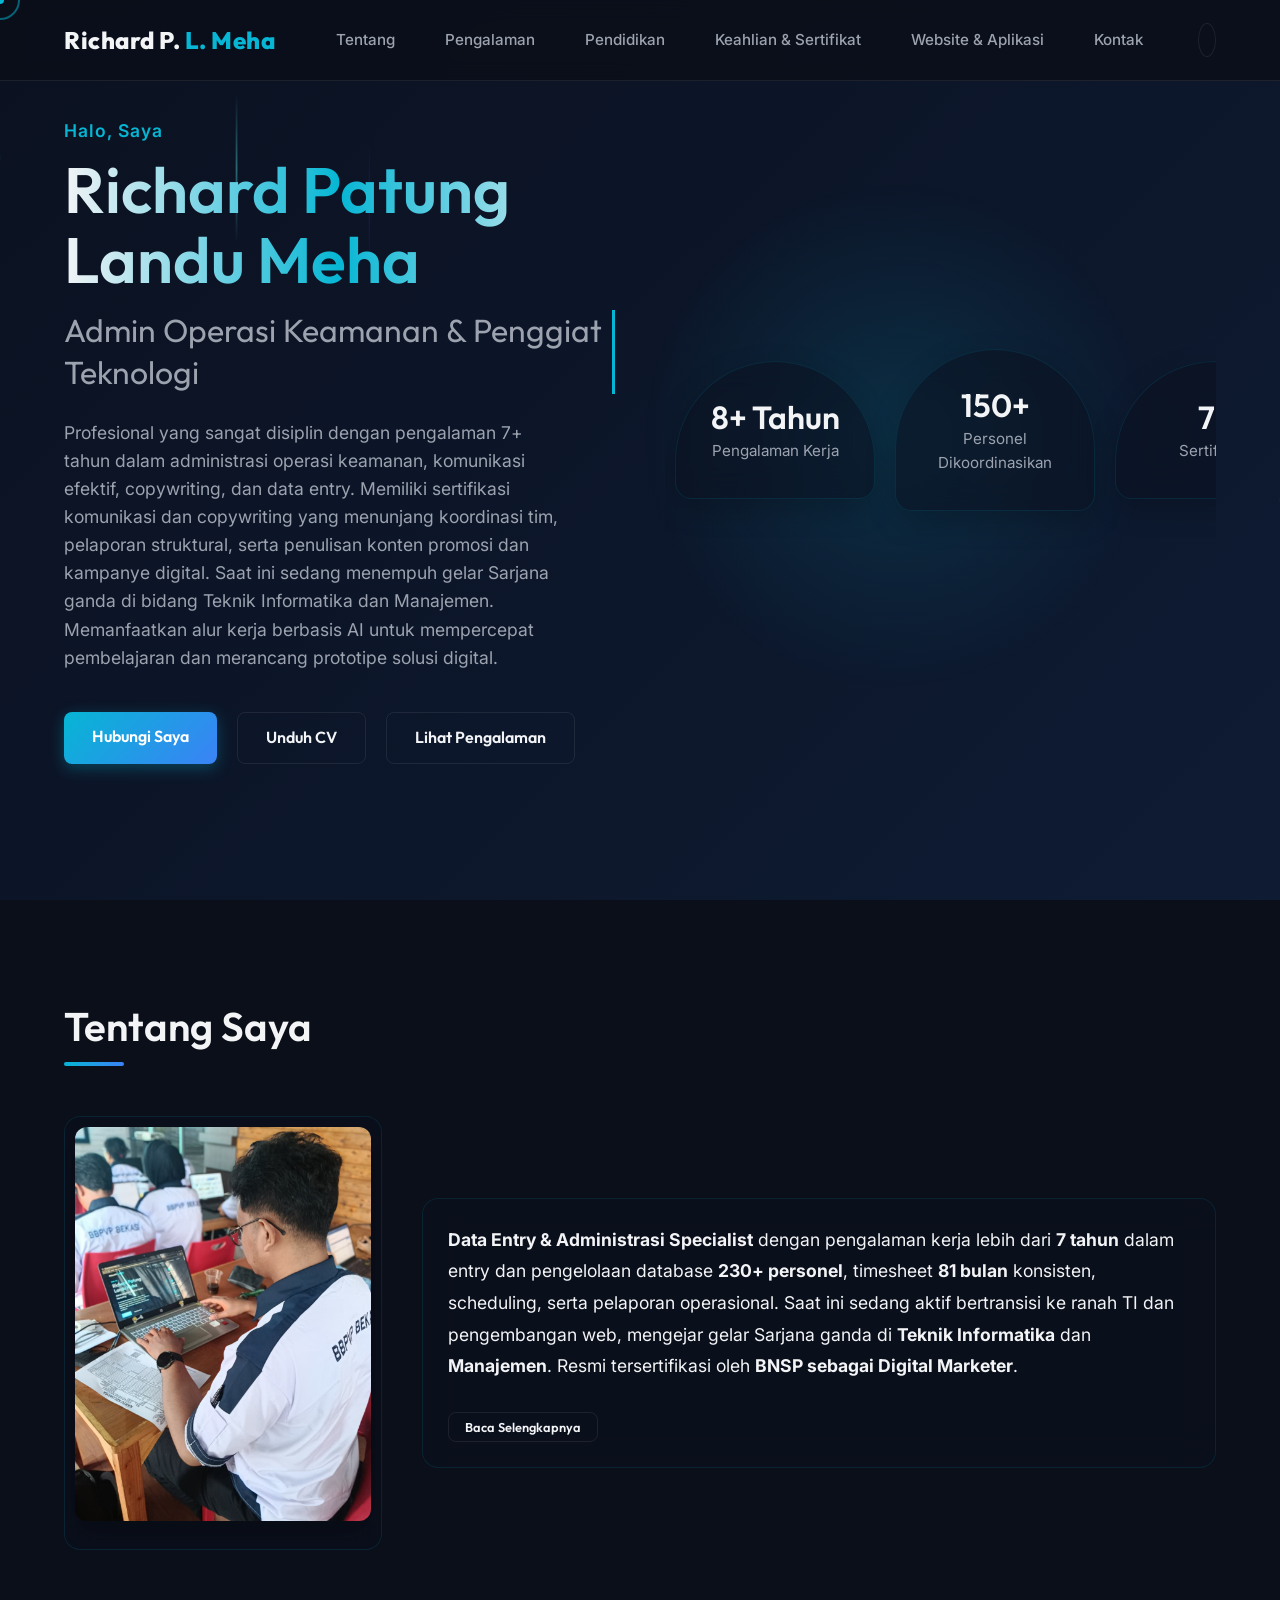
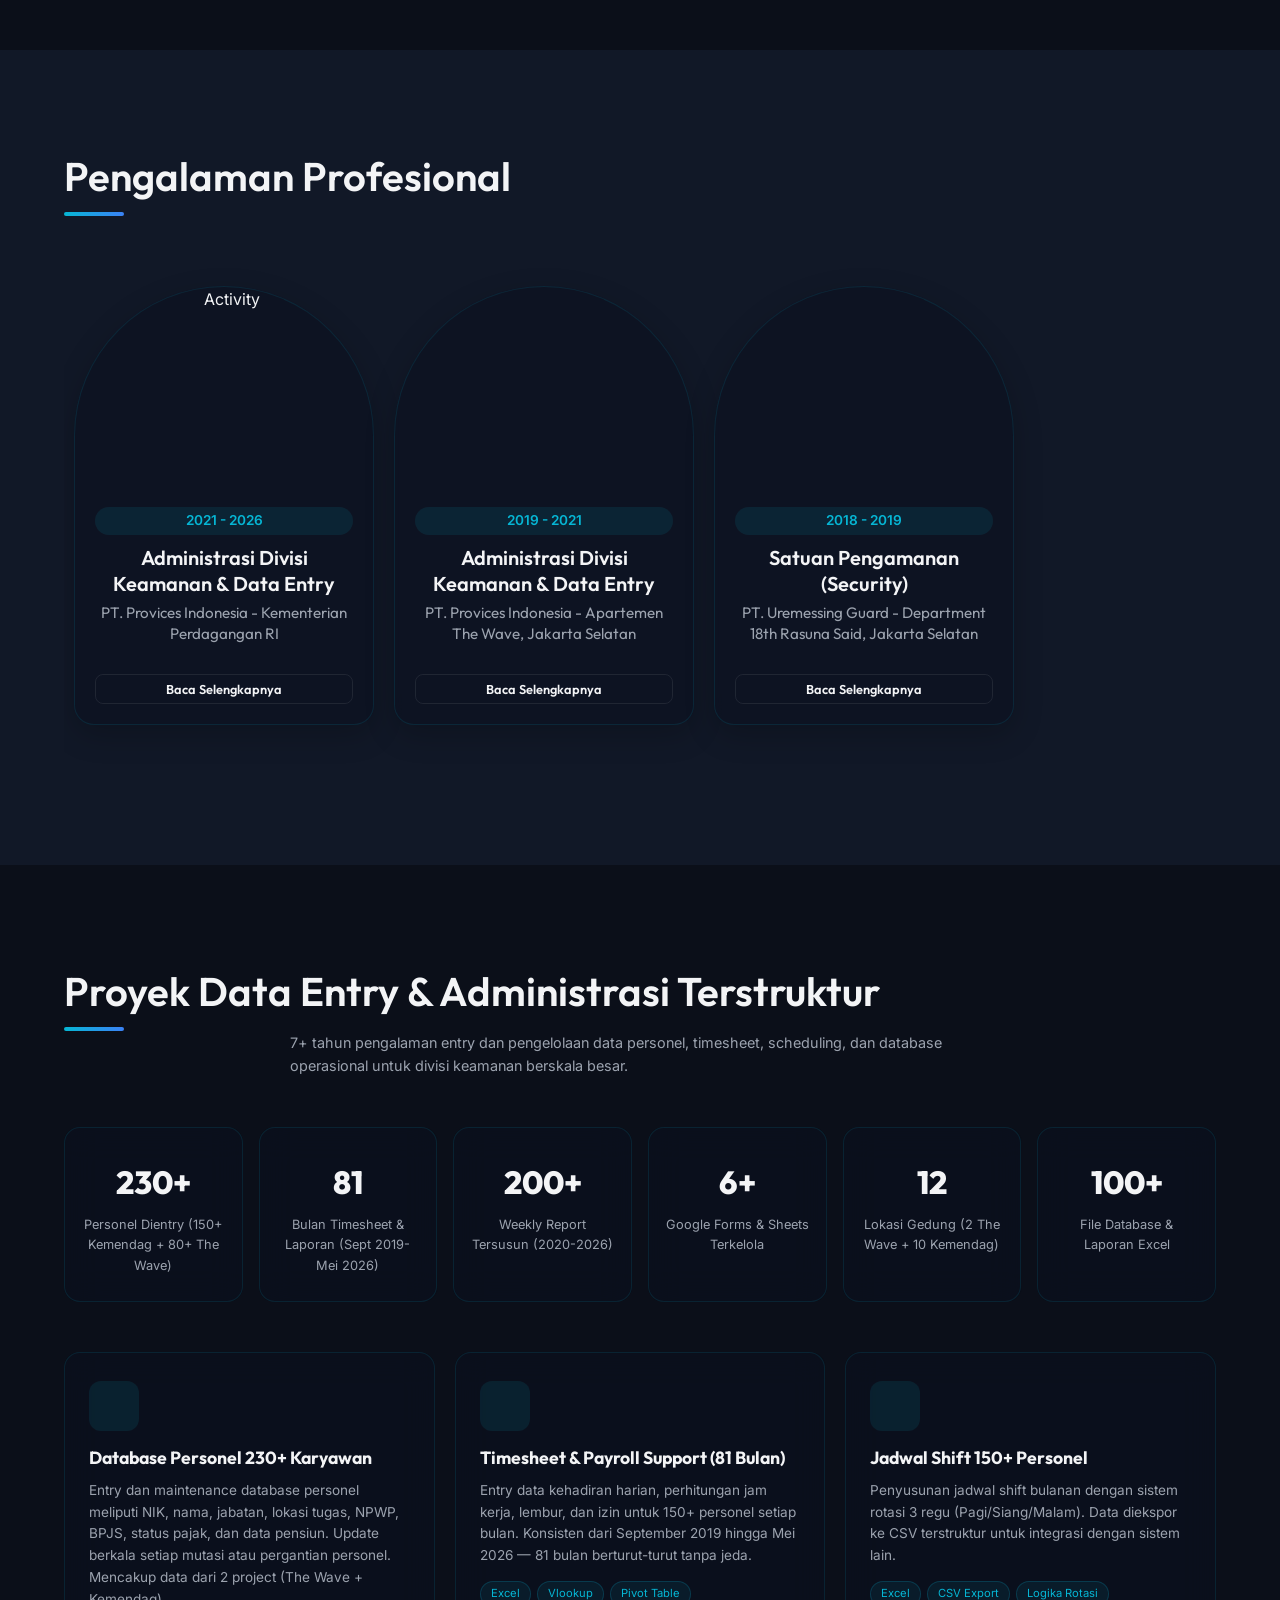
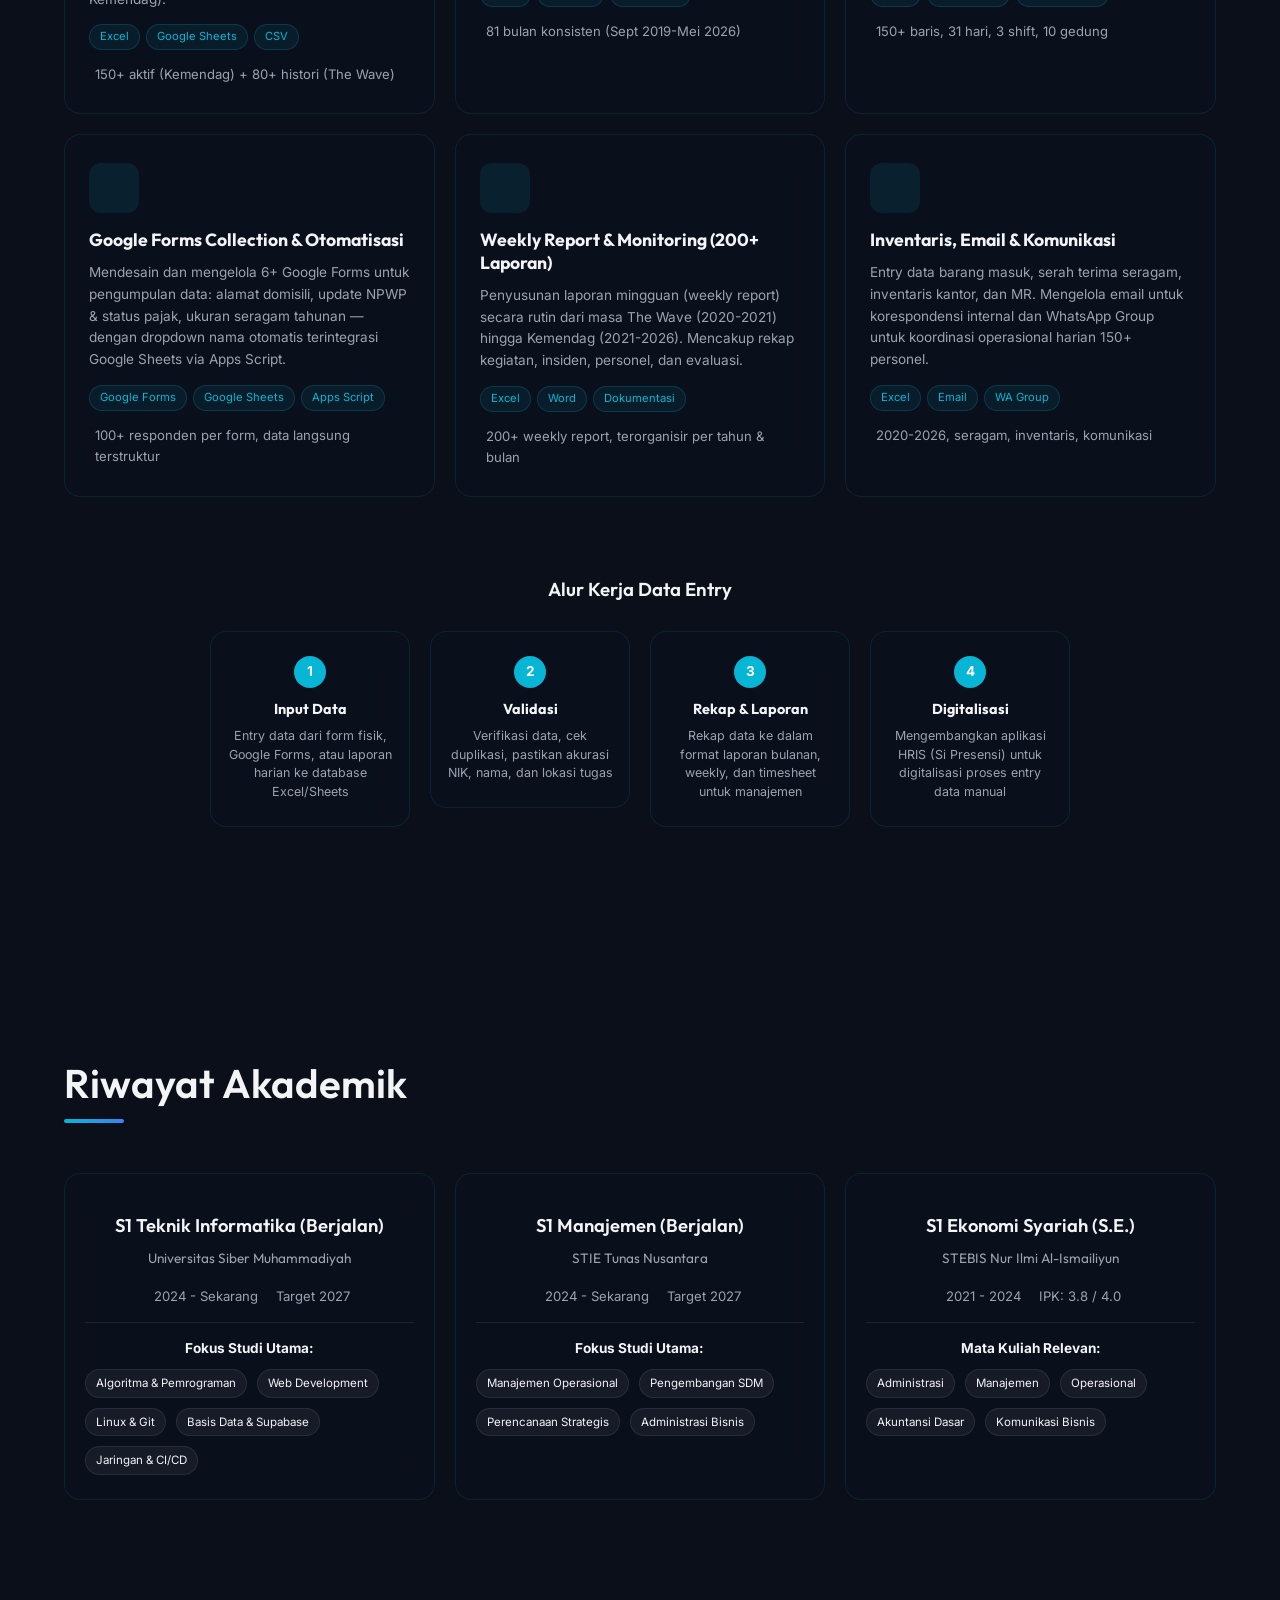
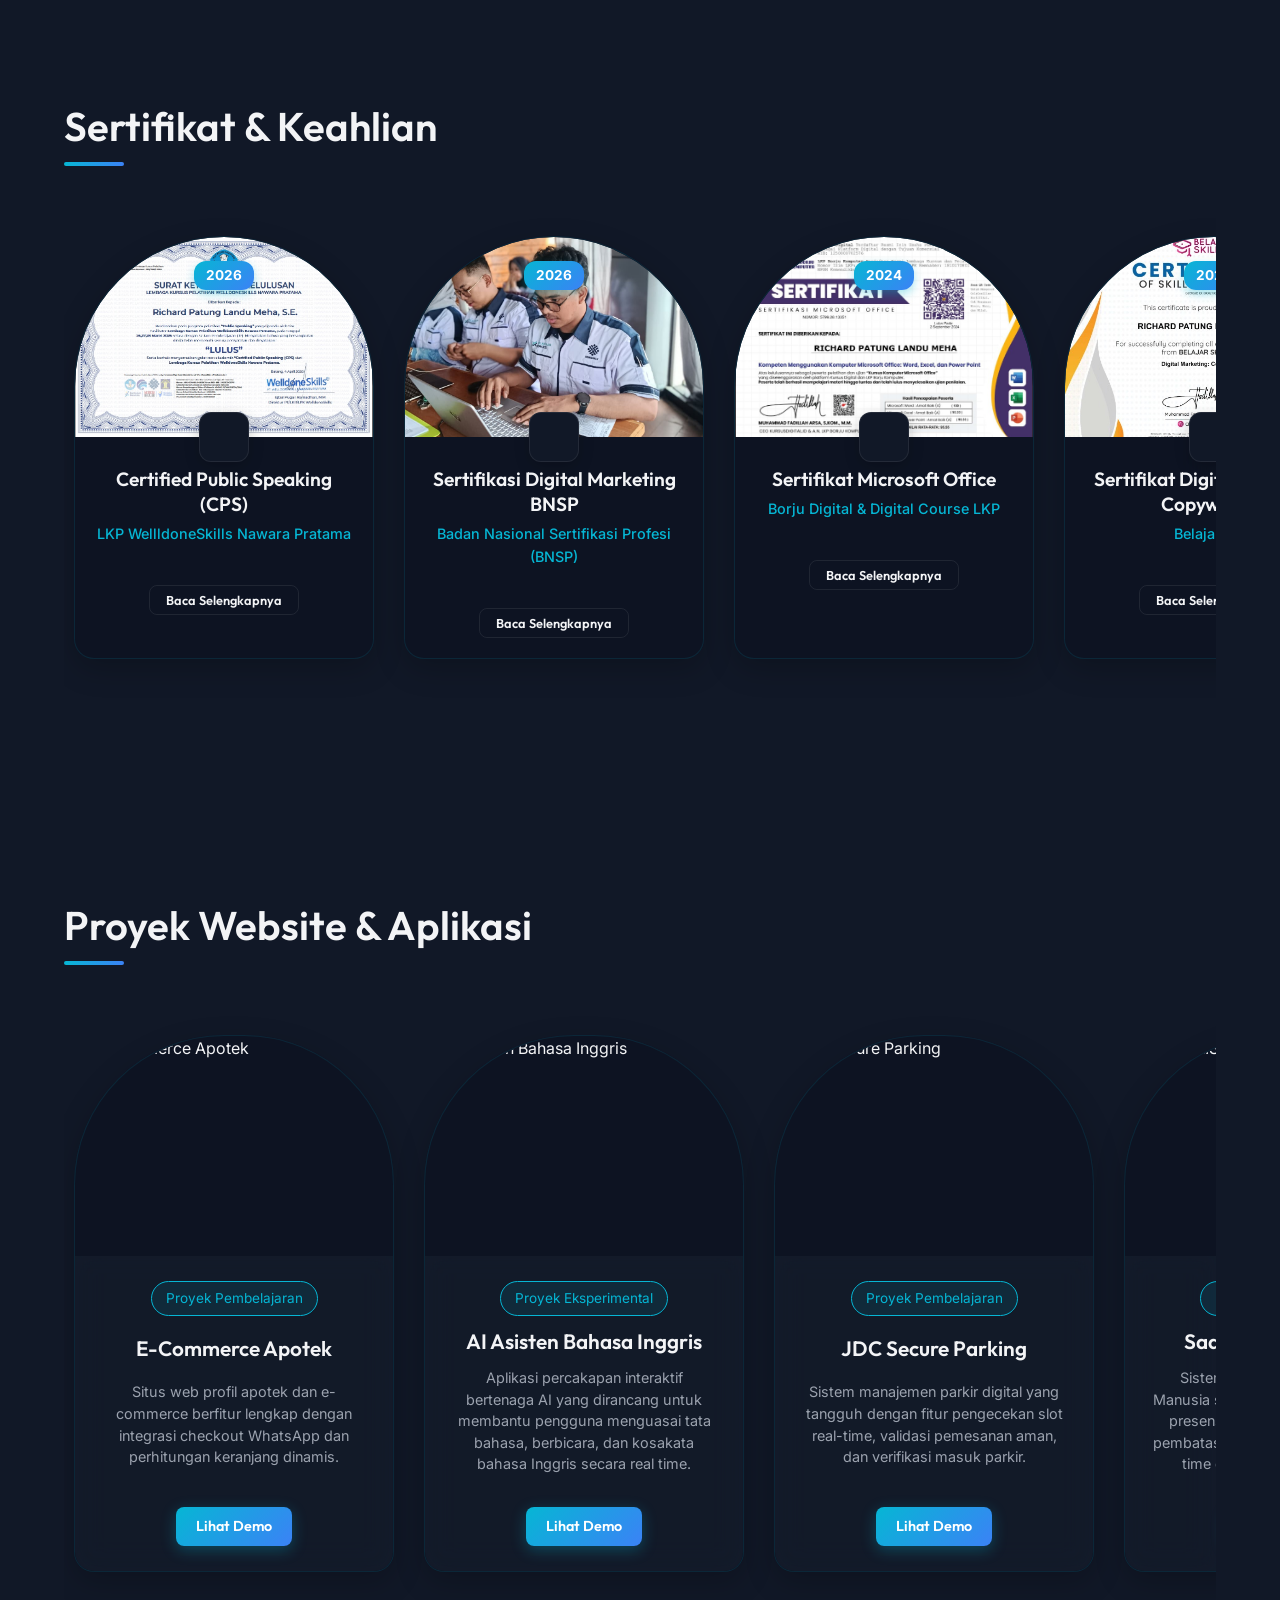
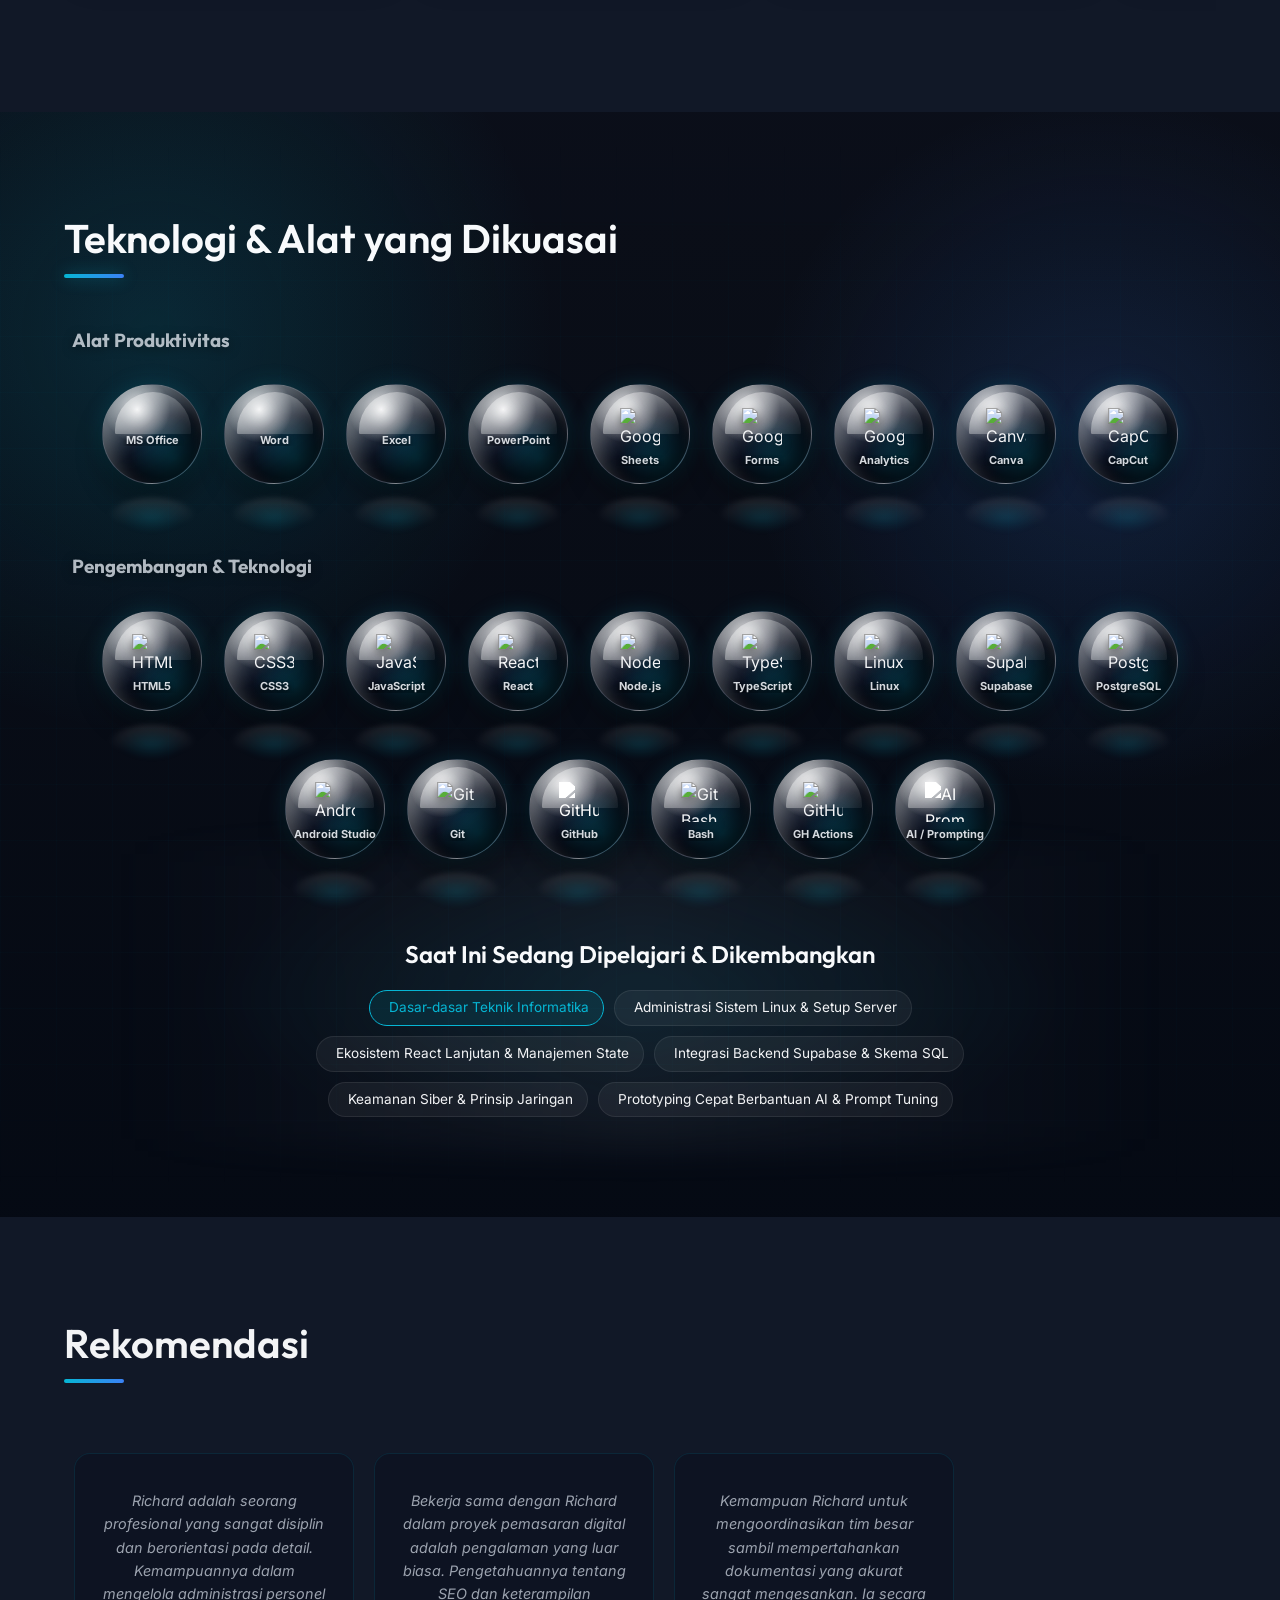
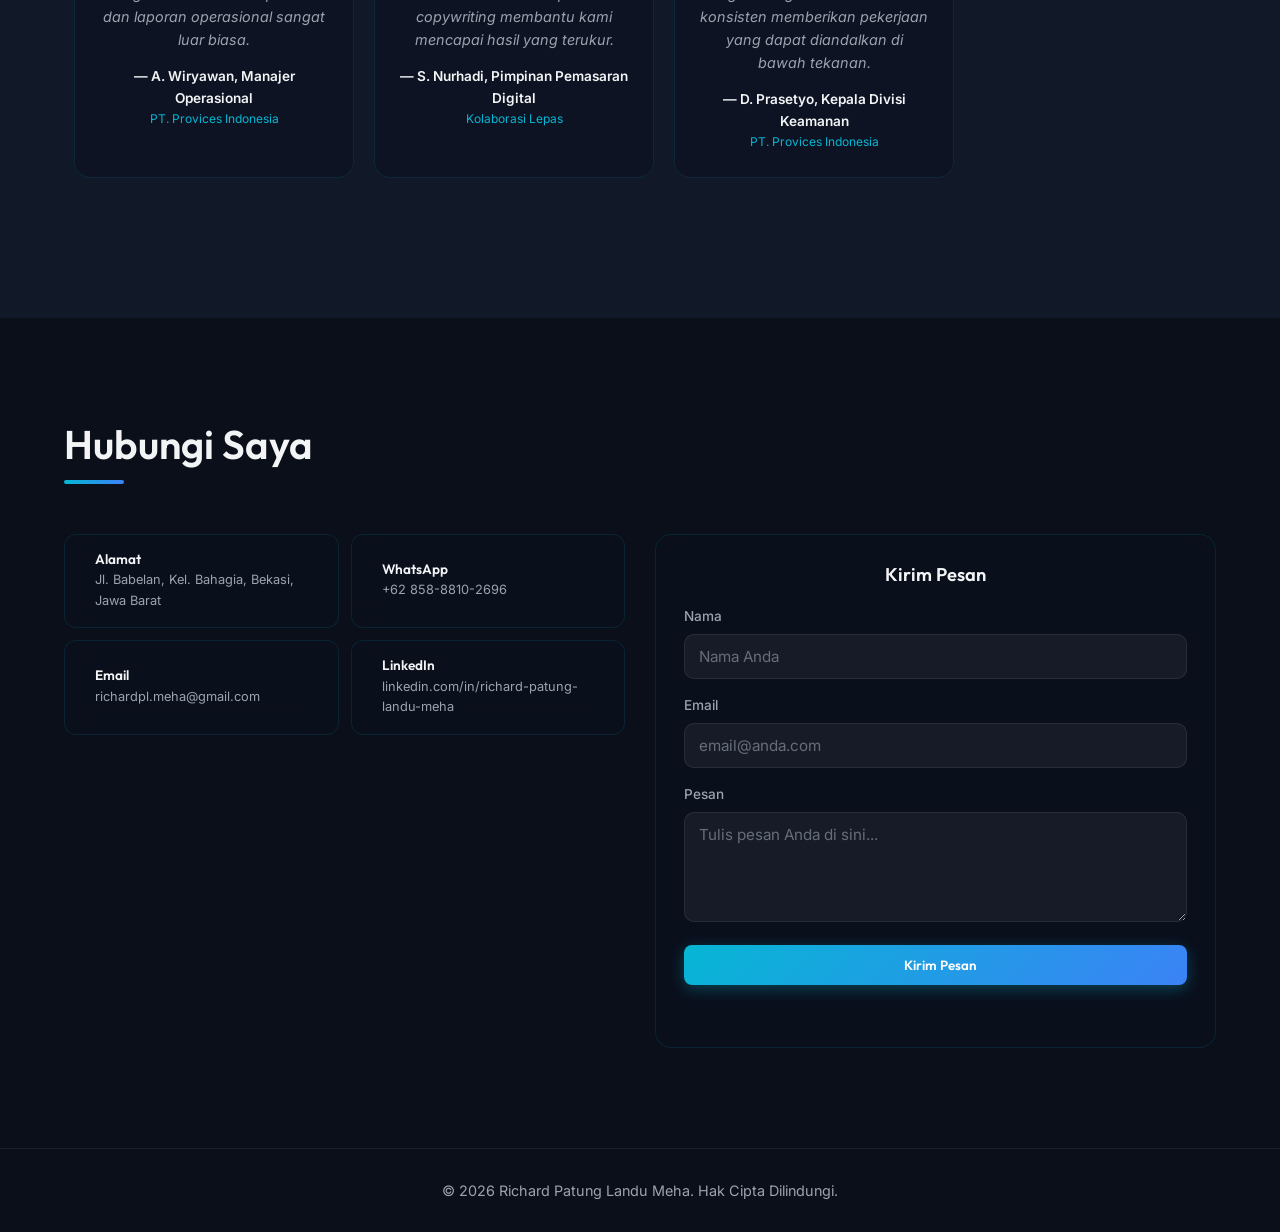
==== index.html @ 03baff1d "feat: tambah copywriting di hero summary sesuai sertifikat" ====
<!DOCTYPE html>
<html lang="en">

<head>
    <meta charset="UTF-8">
    <meta name="viewport" content="width=device-width, initial-scale=1.0">
    <title>Richard Patung Landu Meha — Security Operations Admin &amp; Technology Enthusiast</title>
    <meta name="description" content="Portofolio Richard Patung Landu Meha — Profesional Administrasi Operasional Keamanan, Digital Marketer Tersertifikasi BNSP, dan Penggiat Teknologi. 7+ tahun pengalaman di bidang administrasi operasional, SEO, copywriting & eksplorasi teknologi.">
    <meta name="keywords" content="Richard Patung Landu Meha, administrasi, digital marketing, web developer, portofolio, BNSP, SEO, copywriting, Bekasi">
    <meta name="author" content="Richard Patung Landu Meha">

    <!-- Favicon -->
    <link rel="icon" type="image/svg+xml" href="images/favicon.svg">
    <link rel="apple-touch-icon" href="images/favicon.svg">

    <!-- Open Graph (Facebook, LinkedIn, WhatsApp) -->
    <meta property="og:title" content="Richard Patung Landu Meha — Admin, Digital Marketing &amp; Web Developer">
    <meta property="og:description" content="Profesional Administrasi Perkantoran &amp; Digital Marketer Tersertifikasi BNSP. 7+ tahun pengalaman, ±150 personel dikoordinasi, 6+ sertifikasi.">
    <meta property="og:image" content="https://rihard-cyber.github.io/images/foto-profil.jpg">
    <meta property="og:url" content="https://rihard-cyber.github.io/">
    <meta property="og:type" content="website">
    <meta property="og:locale" content="en_US">

    <!-- Twitter Card -->
    <meta name="twitter:card" content="summary_large_image">
    <meta name="twitter:title" content="Richard Patung Landu Meha — Admin, Digital Marketing &amp; Web Developer">
    <meta name="twitter:description" content="Profesional Administrasi Perkantoran &amp; Digital Marketer Tersertifikasi BNSP. 7+ tahun pengalaman.">
    <meta name="twitter:image" content="https://rihard-cyber.github.io/images/foto-profil.jpg">

    <!-- PWA -->
    <link rel="manifest" href="manifest.json">
    <meta name="theme-color" content="#06B6D4">
    <meta name="apple-mobile-web-app-capable" content="yes">
    <meta name="apple-mobile-web-app-status-bar-style" content="black-translucent">

    <!-- Google Fonts -->
    <link rel="preconnect" href="https://fonts.googleapis.com">
    <link rel="preconnect" href="https://fonts.gstatic.com" crossorigin>
    <link
        href="https://fonts.googleapis.com/css2?family=Inter:wght@300;400;500;600;700&family=Outfit:wght@400;600;800&display=swap"
        rel="stylesheet">
    <!-- CSS -->
    <link rel="stylesheet" href="./style.css">
    <!-- Phosphor Icons (for modern icons) -->
    <script src="https://unpkg.com/@phosphor-icons/web"></script>
    <!-- Devicon Font for beautiful, reliable developer logos -->
    <link rel="stylesheet" href="https://cdn.jsdelivr.net/gh/devicons/devicon@latest/devicon.min.css">
</head>

<body>
    <!-- Background Container (3 Lapis) -->
    <div id="bg-container">
        <canvas id="bg-canvas"></canvas>
    </div>

    <!-- Content Wrapper -->
    <div id="content">

    <!-- Custom Cursor & Scroll Progress -->
    <div class="cursor-dot" data-cursor-dot></div>
    <div class="cursor-outline" data-cursor-outline></div>
    <div class="scroll-progress" id="scroll-progress"></div>

    <!-- Navigation -->
    <header id="navbar">
        <div class="container nav-container">
            <a href="#" class="logo">Richard P. <span>L. Meha</span></a>
            <nav class="nav-links" aria-label="Main navigation">
                <a href="#about" class="nav-link" aria-label="About section">Tentang</a>
                <a href="#experience" class="nav-link" aria-label="Experience section">Pengalaman</a>
                <a href="#education" class="nav-link" aria-label="Education section">Pendidikan</a>
                <a href="#skills" class="nav-link" aria-label="Skills and Certificates section">Keahlian &amp; Sertifikat</a>
                <a href="#websites" class="nav-link" aria-label="Websites and Apps section">Website &amp; Aplikasi</a>
                <a href="#contact" class="nav-link" aria-label="Contact section">Kontak</a>
                <button id="theme-toggle" class="theme-btn" title="Change Theme">
                    <i class="ph ph-moon"></i>
                </button>
            </nav>
            <div class="menu-toggle" id="mobile-menu">
                <i class="ph ph-list"></i>
            </div>
        </div>
    </header>

    <!-- Hero Section -->
    <section id="hero" class="hero section">
        <div class="container hero-content">
            <div class="hero-text fade-in-up">
                <p class="greeting">Halo, Saya</p>
                <h1 class="name">Richard Patung Landu Meha</h1>
                <h2 class="role">Admin Operasi Keamanan &amp; Penggiat Teknologi</h2>
                <p class="summary">Profesional yang sangat disiplin dengan pengalaman 7+ tahun dalam administrasi operasi keamanan, komunikasi efektif, copywriting, dan data entry. Memiliki sertifikasi komunikasi dan copywriting yang menunjang koordinasi tim, pelaporan struktural, serta penulisan konten promosi dan kampanye digital. Saat ini sedang menempuh gelar Sarjana ganda di bidang Teknik Informatika dan Manajemen. Memanfaatkan alur kerja berbasis AI untuk mempercepat pembelajaran dan merancang prototipe solusi digital.</p>
                <div class="hero-cta">
                    <a href="#contact" class="btn btn-primary" aria-label="Contact Me">Hubungi Saya</a>
                    <a href="cv-ats.html?print=true" target="_blank" class="btn btn-secondary" aria-label="Download CV">Unduh CV</a>
                    <a href="#experience" class="btn btn-secondary" aria-label="View Experience">Lihat Pengalaman</a>
                </div>
            </div>
            <div class="hero-visual swipe-slider fade-in-up delay-1">
                <div class="glass-card hero-stats glow-border-card"
                    onclick="document.getElementById('experience').scrollIntoView({behavior: 'smooth'})"
                    style="cursor: pointer;">
                    <div class="stat">
                        <i class="ph-fill ph-briefcase"></i>
                        <h3 id="stat-experience" data-label="+ Tahun">7+ Tahun</h3>
                        <p>Pengalaman Kerja</p>
                    </div>
                </div>
                <div class="glass-card hero-stats glow-border-card"
                    onclick="document.getElementById('experience').scrollIntoView({behavior: 'smooth'})"
                    style="cursor: pointer;">
                    <div class="stat">
                        <i class="ph-fill ph-users"></i>
                        <h3>150+</h3>
                        <p>Personel Dikoordinasikan</p>
                    </div>
                </div>
                <div class="glass-card hero-stats glow-border-card"
                    onclick="document.getElementById('skills').scrollIntoView({behavior: 'smooth'})"
                    style="cursor: pointer;">
                    <div class="stat">
                        <i class="ph-fill ph-certificate"></i>
                        <h3 id="stat-certificates">6+</h3>
                        <p>Sertifikasi</p>
                    </div>
                </div>
            </div>
        </div>
        <div class="glow-bg"></div>
    </section>

    <!-- About Section -->
    <section id="about" class="section">
        <div class="container">
            <div class="section-header fade-in">
                <h2>Tentang Saya</h2>
                <div class="divider"></div>
            </div>
            <div class="about-grid fade-in-up">
                <div class="about-photo glass-panel glow-border-card">
                    <img loading="lazy" src="images/foto-profil.jpg" alt="Profile Photo" class="profile-img" style="cursor:pointer;"
                        data-gallery="images/foto-profil.jpg,images/foto-profil-4.mp4"><br>
                    <p style="text-align:center; font-size:0.8rem; margin-top:10px; color:var(--text-secondary);"></p>
                </div>
                <div class="about-text glass-panel glow-border-card">
                    <p><strong>Data Entry &amp; Administrasi Specialist</strong> dengan pengalaman kerja lebih dari <strong>7 tahun</strong> dalam entry dan pengelolaan database <strong>230+ personel</strong>, timesheet <strong>81 bulan</strong> konsisten, scheduling, serta pelaporan operasional. Saat ini sedang aktif bertransisi ke ranah TI dan pengembangan web, mengejar gelar Sarjana ganda di <strong>Teknik Informatika</strong> dan <strong>Manajemen</strong>. Resmi tersertifikasi oleh <strong>BNSP sebagai Digital Marketer</strong>.</p>
                    <div class="expandable-content">
                        <p>Mahir menggunakan <strong>Microsoft Excel</strong> (Vlookup, Pivot Table, Data Validation), <strong>Google Workspace</strong> (Sheets, Forms, Apps Script untuk otomatisasi dropdown), serta menyusun 200+ laporan mingguan dan bulanan. Mengelola koordinasi operasional 150+ personel di 10 gedung melalui email dan WhatsApp Group.</p>
                        <p>Seorang pembelajar yang sangat disiplin yang menggunakan <strong>alur kerja pengembangan berbasis AI (Vibe Coding)</strong> untuk merancang prototipe perangkat lunak — termasuk aplikasi HRIS digital (Si Presensi) yang mendigitalisasi proses entry data absensi manual. Saya menggabungkan presisi data entry & logistik operasional dengan teknologi modern untuk membangun solusi digital yang praktis sekaligus dapat diandalkan.</p>
                        <p>Sebagai mahasiswa aktif <strong>Teknik Informatika</strong> (Universitas Siber Muhammadiyah) dan <strong>Manajemen</strong> (STIE Tunas Nusantara), saya mengeksplorasi stack pengembangan modern — termasuk React, Node.js, Supabase, PostgreSQL, dan administrasi sistem Linux — bersama dengan penerapan proyek dunia nyata melalui GitHub Actions.</p>
                    </div>
                    <button class="btn btn-secondary btn-sm read-more-btn"
                        style="margin-top: 15px; font-size: 0.8rem; padding: 6px 16px;">Baca Selengkapnya</button>
                </div>
            </div>
        </div>
    </section>

    <!-- Experience Section -->
    <section id="experience" class="section bg-alt">
        <div class="container">
            <div class="section-header fade-in">
                <h2>Pengalaman Profesional</h2>
                <div class="divider"></div>
            </div>
            <div class="timeline swipe-slider">
                <!-- Job 3 -->
                <div class="timeline-item fade-in-up">
                    <div class="timeline-content glow-border-card">
                        <div class="job-photo">
                            <img loading="lazy" src="images/pengalaman3-1.jpg"
                                onerror="this.src='https://placehold.co/600x250/1F2937/06B6D4?text=Work+Activity'"
                                alt="Activity" class="exp-img"
                                data-gallery="images/pengalaman3-1.jpg,images/pengalaman3-2.jpg,images/pengalaman3-3.jpg,images/pengalaman3-4.jpg">
                        </div>
                        <span class="timeline-date">2021 - 2026</span>
                        <h3 class="job-title">Administrasi Divisi Keamanan &amp; Data Entry</h3>
                        <h4 class="company">PT. Provices Indonesia - Kementerian Perdagangan RI</h4>
                        <ul class="job-duties expandable-content">
                            <li><strong>Data Entry &amp; Database:</strong> Entry dan pemeliharaan database 150+ personel meliputi NIK, jabatan, lokasi tugas, NPWP, BPJS, dan data pensiun — update berkala setiap mutasi.</li>
                            <li><strong>Scheduling Entry:</strong> Menyusun dan meng-entry jadwal shift bulanan 150+ personel di 10 gedung dengan sistem rotasi 3 regu, diekspor ke CSV terstruktur.</li>
                            <li><strong>Timesheet &amp; Payroll:</strong> Entry data absensi harian dan timesheet bulanan sebagai dasar penggajian — konsisten 81 bulan berturut-turut (Sept 2019-Mei 2026).</li>
                            <li><strong>Google Forms &amp; Otomatisasi:</strong> Mendesain 6+ Google Forms untuk pengumpulan data alamat, NPWP, status pajak, ukuran seragam — dengan dropdown nama otomatis via Apps Script + Google Sheets.</li>
                            <li><strong>Weekly &amp; Monthly Reporting:</strong> Menyusun laporan mingguan dan bulanan selama 81 periode untuk evaluasi manajemen.</li>
                            <li><strong>Monitoring &amp; Komunikasi:</strong> Entry absensi harian, rekap keterlambatan, serta mengelola email dan WhatsApp Group untuk koordinasi operasional.</li>
                        </ul>
                        <button class="btn btn-secondary btn-sm read-more-btn"
                            style="margin-top: 15px; font-size: 0.8rem; padding: 6px 16px;">Baca Selengkapnya</button>
                    </div>
                </div>

                <!-- Job 2 -->
                <div class="timeline-item fade-in-up">
                    <div class="timeline-content glow-border-card">
                        <div class="job-photo">
                            <img loading="lazy" src="images/pengalaman2-1.jpg"
                                onerror="this.src='https://placehold.co/600x250/1F2937/06B6D4?text=Work+Activity'"
                                alt="Activity" class="exp-img"
                                data-gallery="images/pengalaman2-1.jpg,images/pengalaman2-2.jpg,images/pengalaman2-3.jpg,images/pengalaman2-4.jpg">
                        </div>
                        <span class="timeline-date">2019 - 2021</span>
                        <h3 class="job-title">Administrasi Divisi Keamanan &amp; Data Entry</h3>
                        <h4 class="company">PT. Provices Indonesia - Apartemen The Wave, Jakarta Selatan</h4>
                        <ul class="job-duties expandable-content">
                            <li><strong>Data Entry Personel:</strong> Entry dan maintenance database personel (data diri, KTA, BPJS, vaksin, seragam) untuk 30+ anggota security di 2 gedung (Coral &amp; Sand).</li>
                            <li><strong>Timesheet Entry:</strong> Entry data absensi harian dan timesheet bulanan secara akurat dan konsisten selama 2 tahun (2020-2021).</li>
                            <li><strong>Scheduling:</strong> Menyusun jadwal operasional dan rekap kehadiran untuk penggajian karyawan.</li>
                            <li><strong>Weekly &amp; Monthly Reporting:</strong> Menyusun laporan mingguan dan bulanan rutin untuk evaluasi Manajemen properti.</li>
                            <li><strong>Data Inventory:</strong> Entry data serah terima seragam, barang masuk, dan dokumentasi inventaris secara sistematis.</li>
                            <li><strong>Komunikasi &amp; Email:</strong> Mengelola email dan WhatsApp Group untuk koordinasi operasional harian.</li>
                        </ul>
                        <button class="btn btn-secondary btn-sm read-more-btn"
                            style="margin-top: 15px; font-size: 0.8rem; padding: 6px 16px;">Baca Selengkapnya</button>
                    </div>
                </div>

                <!-- Job 1 -->
                <div class="timeline-item fade-in-up">
                    <div class="timeline-content glow-border-card">
                        <div class="job-photo">
                            <img loading="lazy" src="images/pengalaman1-1.jpg"
                                onerror="this.src='https://placehold.co/600x250/1F2937/06B6D4?text=Work+Activity'"
                                alt="Activity" class="exp-img"
                                data-gallery="images/pengalaman1-1.jpg,images/pengalaman1-2.jpg,images/pengalaman1-3.jpg,images/pengalaman1-4.jpg">
                        </div>
                        <span class="timeline-date">2018 - 2019</span>
                        <h3 class="job-title">Satuan Pengamanan (Security)</h3>
                        <h4 class="company">PT. Uremessing Guard - Department 18th Rasuna Said, Jakarta Selatan</h4>
                        <ul class="job-duties expandable-content">
                            <li>Melaksanakan pengamanan area gedung serta menjaga akses masuk dan penerimaan tamu.
                            </li>
                            <li>Melakukan patroli rutin dan memeriksa kondisi area operasional.</li>
                            <li>Memantau aktivitas lingkungan kerja dan mencegah potensi gangguan.</li>
                            <li>Menyusun laporan kegiatan pengamanan melalui Grup WhatsApp untuk pimpinan.</li>
                        </ul>
                        <button class="btn btn-secondary btn-sm read-more-btn"
                            style="margin-top: 15px; font-size: 0.8rem; padding: 6px 16px;">Baca Selengkapnya</button>
                    </div>
                </div>
            </div>
        </div>
    </section>

    <!-- Data Entry Projects Section -->
    <section id="data-projects" class="section">
        <div class="container">
            <div class="section-header fade-in">
                <h2>Proyek Data Entry &amp; Administrasi Terstruktur</h2>
                <div class="divider"></div>
                <p style="color: var(--text-secondary); max-width: 700px; margin: 0 auto; font-size: 0.9rem;">7+ tahun pengalaman entry dan pengelolaan data personel, timesheet, scheduling, dan database operasional untuk divisi keamanan berskala besar.</p>
            </div>

            <div class="data-stats-grid fade-in-up">
                <div class="stat-card glass-panel glow-border-card">
                    <i class="ph-fill ph-users-three stat-icon"></i>
                    <h3 class="stat-number">230+</h3>
                    <p class="stat-label">Personel Dientry (150+ Kemendag + 80+ The Wave)</p>
                </div>
                <div class="stat-card glass-panel glow-border-card delay-1">
                    <i class="ph-fill ph-calendar-check stat-icon"></i>
                    <h3 class="stat-number">81</h3>
                    <p class="stat-label">Bulan Timesheet &amp; Laporan (Sept 2019-Mei 2026)</p>
                </div>
                <div class="stat-card glass-panel glow-border-card delay-2">
                    <i class="ph-fill ph-file-text stat-icon"></i>
                    <h3 class="stat-number">200+</h3>
                    <p class="stat-label">Weekly Report Tersusun (2020-2026)</p>
                </div>
                <div class="stat-card glass-panel glow-border-card delay-3">
                    <i class="ph-fill ph-google-logo stat-icon"></i>
                    <h3 class="stat-number">6+</h3>
                    <p class="stat-label">Google Forms &amp; Sheets Terkelola</p>
                </div>
                <div class="stat-card glass-panel glow-border-card delay-4">
                    <i class="ph-fill ph-buildings stat-icon"></i>
                    <h3 class="stat-number">12</h3>
                    <p class="stat-label">Lokasi Gedung (2 The Wave + 10 Kemendag)</p>
                </div>
                <div class="stat-card glass-panel glow-border-card delay-5">
                    <i class="ph-fill ph-database stat-icon"></i>
                    <h3 class="stat-number">100+</h3>
                    <p class="stat-label">File Database &amp; Laporan Excel</p>
                </div>
            </div>

            <div class="data-projects-grid fade-in-up">
                <!-- Project 1 -->
                <div class="data-project-card glass-panel glow-border-card">
                    <div class="dp-icon"><i class="ph-fill ph-identification-card"></i></div>
                    <h3>Database Personel 230+ Karyawan</h3>
                    <p class="dp-desc">Entry dan maintenance database personel meliputi NIK, nama, jabatan, lokasi tugas, NPWP, BPJS, status pajak, dan data pensiun. Update berkala setiap mutasi atau pergantian personel. Mencakup data dari 2 project (The Wave + Kemendag).</p>
                    <div class="dp-tools">
                        <span class="pill">Excel</span>
                        <span class="pill">Google Sheets</span>
                        <span class="pill">CSV</span>
                    </div>
                    <p class="dp-highlight"><i class="ph ph-check-circle" style="color: var(--accent-primary);"></i> 150+ aktif (Kemendag) + 80+ histori (The Wave)</p>
                </div>

                <!-- Project 2 -->
                <div class="data-project-card glass-panel glow-border-card delay-1">
                    <div class="dp-icon"><i class="ph-fill ph-clock-counter-clockwise"></i></div>
                    <h3>Timesheet &amp; Payroll Support (81 Bulan)</h3>
                    <p class="dp-desc">Entry data kehadiran harian, perhitungan jam kerja, lembur, dan izin untuk 150+ personel setiap bulan. Konsisten dari September 2019 hingga Mei 2026 — 81 bulan berturut-turut tanpa jeda.</p>
                    <div class="dp-tools">
                        <span class="pill">Excel</span>
                        <span class="pill">Vlookup</span>
                        <span class="pill">Pivot Table</span>
                    </div>
                    <p class="dp-highlight"><i class="ph ph-check-circle" style="color: var(--accent-primary);"></i> 81 bulan konsisten (Sept 2019-Mei 2026)</p>
                </div>

                <!-- Project 3 -->
                <div class="data-project-card glass-panel glow-border-card delay-2">
                    <div class="dp-icon"><i class="ph-fill ph-calendar-blank"></i></div>
                    <h3>Jadwal Shift 150+ Personel</h3>
                    <p class="dp-desc">Penyusunan jadwal shift bulanan dengan sistem rotasi 3 regu (Pagi/Siang/Malam). Data diekspor ke CSV terstruktur untuk integrasi dengan sistem lain.</p>
                    <div class="dp-tools">
                        <span class="pill">Excel</span>
                        <span class="pill">CSV Export</span>
                        <span class="pill">Logika Rotasi</span>
                    </div>
                    <p class="dp-highlight"><i class="ph ph-check-circle" style="color: var(--accent-primary);"></i> 150+ baris, 31 hari, 3 shift, 10 gedung</p>
                </div>

                <!-- Project 4 -->
                <div class="data-project-card glass-panel glow-border-card delay-3">
                    <div class="dp-icon"><i class="ph-fill ph-google-forms"></i></div>
                    <h3>Google Forms Collection &amp; Otomatisasi</h3>
                    <p class="dp-desc">Mendesain dan mengelola 6+ Google Forms untuk pengumpulan data: alamat domisili, update NPWP &amp; status pajak, ukuran seragam tahunan — dengan dropdown nama otomatis terintegrasi Google Sheets via Apps Script.</p>
                    <div class="dp-tools">
                        <span class="pill">Google Forms</span>
                        <span class="pill">Google Sheets</span>
                        <span class="pill">Apps Script</span>
                    </div>
                    <p class="dp-highlight"><i class="ph ph-check-circle" style="color: var(--accent-primary);"></i> 100+ responden per form, data langsung terstruktur</p>
                </div>

                <!-- Project 5 -->
                <div class="data-project-card glass-panel glow-border-card delay-4">
                    <div class="dp-icon"><i class="ph-fill ph-clipboard-text"></i></div>
                    <h3>Weekly Report &amp; Monitoring (200+ Laporan)</h3>
                    <p class="dp-desc">Penyusunan laporan mingguan (weekly report) secara rutin dari masa The Wave (2020-2021) hingga Kemendag (2021-2026). Mencakup rekap kegiatan, insiden, personel, dan evaluasi.</p>
                    <div class="dp-tools">
                        <span class="pill">Excel</span>
                        <span class="pill">Word</span>
                        <span class="pill">Dokumentasi</span>
                    </div>
                    <p class="dp-highlight"><i class="ph ph-check-circle" style="color: var(--accent-primary);"></i> 200+ weekly report, terorganisir per tahun &amp; bulan</p>
                </div>

                <!-- Project 6 -->
                <div class="data-project-card glass-panel glow-border-card delay-5">
                    <div class="dp-icon"><i class="ph-fill ph-boxes"></i></div>
                    <h3>Inventaris, Email &amp; Komunikasi</h3>
                    <p class="dp-desc">Entry data barang masuk, serah terima seragam, inventaris kantor, dan MR. Mengelola email untuk korespondensi internal dan WhatsApp Group untuk koordinasi operasional harian 150+ personel.</p>
                    <div class="dp-tools">
                        <span class="pill">Excel</span>
                        <span class="pill">Email</span>
                        <span class="pill">WA Group</span>
                    </div>
                    <p class="dp-highlight"><i class="ph ph-check-circle" style="color: var(--accent-primary);"></i> 2020-2026, seragam, inventaris, komunikasi</p>
                </div>
            </div>

            <!-- Data Entry Workflow -->
            <div class="data-workflow fade-in-up">
                <h3 style="text-align: center; margin-bottom: 30px;">Alur Kerja Data Entry</h3>
                <div class="workflow-steps">
                    <div class="workflow-step glass-panel glow-border-card">
                        <div class="step-number">1</div>
                        <i class="ph-fill ph-arrow-square-in"></i>
                        <h4>Input Data</h4>
                        <p>Entry data dari form fisik, Google Forms, atau laporan harian ke database Excel/Sheets</p>
                    </div>
                    <div class="workflow-arrow"><i class="ph-bold ph-arrow-right"></i></div>
                    <div class="workflow-step glass-panel glow-border-card">
                        <div class="step-number">2</div>
                        <i class="ph-fill ph-checks"></i>
                        <h4>Validasi</h4>
                        <p>Verifikasi data, cek duplikasi, pastikan akurasi NIK, nama, dan lokasi tugas</p>
                    </div>
                    <div class="workflow-arrow"><i class="ph-bold ph-arrow-right"></i></div>
                    <div class="workflow-step glass-panel glow-border-card">
                        <div class="step-number">3</div>
                        <i class="ph-fill ph-chart-bar"></i>
                        <h4>Rekap &amp; Laporan</h4>
                        <p>Rekap data ke dalam format laporan bulanan, weekly, dan timesheet untuk manajemen</p>
                    </div>
                    <div class="workflow-arrow"><i class="ph-bold ph-arrow-right"></i></div>
                    <div class="workflow-step glass-panel glow-border-card">
                        <div class="step-number">4</div>
                        <i class="ph-fill ph-rocket-launch"></i>
                        <h4>Digitalisasi</h4>
                        <p>Mengembangkan aplikasi HRIS (Si Presensi) untuk digitalisasi proses entry data manual</p>
                    </div>
                </div>
            </div>
        </div>
    </section>

    <!-- Education Section -->
    <section id="education" class="section">
        <div class="container">
            <div class="section-header fade-in">
                <h2>Riwayat Akademik</h2>
                <div class="divider"></div>
            </div>
            
            <div class="education-grid fade-in-up">
                <!-- Ongoing degree 1: Informatics Engineering -->
                <div class="education-card glass-panel glow-border-card">
                    <div class="edu-header">
                        <i class="ph-fill ph-code edu-icon"></i>
                        <h3 class="degree">S1 Teknik Informatika (Berjalan)</h3>
                        <h4 class="university">Universitas Siber Muhammadiyah</h4>
                    </div>
                    <div class="edu-details">
                        <span class="edu-date"><i class="ph ph-calendar-blank"></i> 2024 - Sekarang</span>
                        <span class="edu-gpa"><i class="ph ph-book-open"></i> Target 2027</span>
                    </div>
                    <div class="edu-courses">
                        <strong>Fokus Studi Utama:</strong>
                        <div class="pill-container">
                            <span class="pill">Algoritma &amp; Pemrograman</span>
                            <span class="pill">Web Development</span>
                            <span class="pill">Linux &amp; Git</span>
                            <span class="pill">Basis Data &amp; Supabase</span>
                            <span class="pill">Jaringan &amp; CI/CD</span>
                        </div>
                    </div>
                </div>

                <!-- Ongoing degree 2: Management -->
                <div class="education-card glass-panel glow-border-card delay-1">
                    <div class="edu-header">
                        <i class="ph-fill ph-chart-line-up edu-icon"></i>
                        <h3 class="degree">S1 Manajemen (Berjalan)</h3>
                        <h4 class="university">STIE Tunas Nusantara</h4>
                    </div>
                    <div class="edu-details">
                        <span class="edu-date"><i class="ph ph-calendar-blank"></i> 2024 - Sekarang</span>
                        <span class="edu-gpa"><i class="ph ph-trend-up"></i> Target 2027</span>
                    </div>
                    <div class="edu-courses">
                        <strong>Fokus Studi Utama:</strong>
                        <div class="pill-container">
                            <span class="pill">Manajemen Operasional</span>
                            <span class="pill">Pengembangan SDM</span>
                            <span class="pill">Perencanaan Strategis</span>
                            <span class="pill">Administrasi Bisnis</span>
                        </div>
                    </div>
                </div>

                <!-- Graduated: STEBIS -->
                <div class="education-card glass-panel glow-border-card delay-2">
                    <div class="edu-header">
                        <i class="ph-fill ph-graduation-cap edu-icon"></i>
                        <h3 class="degree">S1 Ekonomi Syariah (S.E.)</h3>
                        <h4 class="university">STEBIS Nur Ilmi Al-Ismailiyun</h4>
                    </div>
                    <div class="edu-details">
                        <span class="edu-date"><i class="ph ph-calendar-blank"></i> 2021 - 2024</span>
                        <span class="edu-gpa"><i class="ph ph-star"></i> IPK: 3.8 / 4.0</span>
                    </div>
                    <div class="edu-courses">
                        <strong>Mata Kuliah Relevan:</strong>
                        <div class="pill-container">
                            <span class="pill">Administrasi</span>
                            <span class="pill">Manajemen</span>
                            <span class="pill">Operasional</span>
                            <span class="pill">Akuntansi Dasar</span>
                            <span class="pill">Komunikasi Bisnis</span>
                        </div>
                    </div>
                </div>
            </div>
        </div>
    </section>

    <!-- Skills & Certificates Section -->
    <section id="skills" class="section bg-alt">
        <div class="container">
            <div class="section-header fade-in">
                <h2>Sertifikat &amp; Keahlian</h2>
                <div class="divider"></div>
            </div>
            <div class="cert-slider fade-in-up">
                <!-- Cert 1 (2026) -->
                <div class="cert-card glow-border-card">
                    <div class="cert-photo">
                        <img loading="lazy" src="images/Certified Public Speaking (CPS)-1.jpeg" alt="Certified Public Speaking (CPS)"
                            class="cert-img"
                            data-gallery="images/Certified Public Speaking (CPS)-1.jpeg,images/Certified Public Speaking (CPS)-2.jpeg,images/Certified Public Speaking (CPS)-3.jpeg">
                    </div>
                    <div class="cert-icon"><i class="ph ph-megaphone"></i></div>
                    <span class="cert-year">2026</span>
                    <h3>Certified Public Speaking (CPS)</h3>
                    <p class="cert-issuer">LKP WellldoneSkills Nawara Pratama</p>
                    <p class="cert-desc expandable-content"
                        style="margin-top: 10px; font-size: 0.85rem; color: var(--text-secondary); line-height: 1.5; padding: 0 10px;">
                        Dasar-dasar Public Speaking, Teknik Komunikasi Efektif, Penguasaan Panggung, Bahasa Tubuh,
                        Kekuatan Vokal, dan Keterampilan Presentasi.</p>
                    <button class="btn btn-secondary btn-sm read-more-btn"
                        style="margin-top: 15px; font-size: 0.8rem; padding: 6px 16px;">Baca Selengkapnya</button>
                </div>
                <!-- Cert 2 (2026) -->
                <div class="cert-card glow-border-card delay-1">
                    <div class="cert-photo">
                        <img loading="lazy" src="images/BNSP Digital Marketing Certification-1.jpeg"
                            alt="BNSP Digital Marketing Certification" class="cert-img"
                            data-gallery="images/BNSP Digital Marketing Certification-1.jpeg,images/BNSP Digital Marketing Certification-2.jpeg,images/BNSP Digital Marketing Certification-3.jpeg">
                    </div>
                    <div class="cert-icon"><i class="ph ph-rocket-launch"></i></div>
                    <span class="cert-year">2026</span>
                    <h3>Sertifikasi Digital Marketing BNSP</h3>
                    <p class="cert-issuer">Badan Nasional Sertifikasi Profesi (BNSP)</p>
                    <p class="cert-desc expandable-content"
                        style="margin-top: 10px; font-size: 0.85rem; color: var(--text-secondary); line-height: 1.5; padding: 0 10px;">
                        Strategi Pemasaran Digital Komprehensif, SEO/SEM, Manajemen Media Sosial, Analitik,
                        Copywriting Persuasif, dan Optimalisasi Kampanye Berbasis Konversi.</p>
                    <button class="btn btn-secondary btn-sm read-more-btn"
                        style="margin-top: 15px; font-size: 0.8rem; padding: 6px 16px;">Baca Selengkapnya</button>
                </div>
                <!-- Cert 3 (2024) -->
                <div class="cert-card glow-border-card delay-2">
                    <div class="cert-photo">
                        <img loading="lazy" src="images/Sertificate Microsoft Office-1.jpeg" alt="Sertifikat Microsoft Office"
                            class="cert-img"
                            data-gallery="images/Sertificate Microsoft Office-1.jpeg">
                    </div>
                    <div class="cert-icon"><i class="ph ph-microsoft-word-logo"></i></div>
                    <span class="cert-year">2024</span>
                    <h3>Sertifikat Microsoft Office</h3>
                    <p class="cert-issuer">Borju Digital &amp; Digital Course LKP</p>
                    <p class="cert-desc expandable-content"
                        style="margin-top: 10px; font-size: 0.85rem; color: var(--text-secondary); line-height: 1.5; padding: 0 10px;">
                        Manajemen Data, Pelaporan Administratif, Dokumentasi Profesional, Pengembangan Presentasi,
                        &amp; Operasional Kantor Digital.</p>
                    <button class="btn btn-secondary btn-sm read-more-btn"
                        style="margin-top: 15px; font-size: 0.8rem; padding: 6px 16px;">Baca Selengkapnya</button>
                </div>
                <!-- Cert 4 (2024) -->
                <div class="cert-card glow-border-card">
                    <div class="cert-photo">
                        <img loading="lazy" src="images/Sertificate Digital Marketing Copywriting-1.jpeg"
                            alt="Sertifikat Digital Marketing: Copywriting" class="cert-img"
                            data-gallery="images/Sertificate Digital Marketing Copywriting-1.jpeg">
                    </div>
                    <div class="cert-icon"><i class="ph ph-pen-nib"></i></div>
                    <span class="cert-year">2024</span>
                    <h3>Sertifikat Digital Marketing: Copywriting</h3>
                    <p class="cert-issuer">Belajar Skill</p>
                    <p class="cert-desc expandable-content"
                        style="margin-top: 10px; font-size: 0.85rem; color: var(--text-secondary); line-height: 1.5; padding: 0 10px;">
                        Copywriting, Penulisan Konten, SEO Dasar, Pemasaran Media Sosial, Pembuatan Konten Promosi,
                        Strategi Branding, &amp; Kampanye Digital.</p>
                    <button class="btn btn-secondary btn-sm read-more-btn"
                        style="margin-top: 15px; font-size: 0.8rem; padding: 6px 16px;">Baca Selengkapnya</button>
                </div>
                <!-- Cert 5 (2021) -->
                <div class="cert-card glow-border-card delay-1">
                    <div class="cert-photo">
                        <img loading="lazy" src="images/Microsoft Office Admin Kantor-1.jpeg" alt="Microsoft Office Admin Kantor"
                            class="cert-img"
                            data-gallery="images/Microsoft Office Admin Kantor-1.jpeg">
                    </div>
                    <div class="cert-icon"><i class="ph ph-desktop"></i></div>
                    <span class="cert-year">2021</span>
                    <h3>Admin Microsoft Office</h3>
                    <p class="cert-issuer">Sans Smart</p>
                    <p class="cert-desc expandable-content"
                        style="margin-top: 10px; font-size: 0.85rem; color: var(--text-secondary); line-height: 1.5; padding: 0 10px;">
                        Administrasi Perkantoran, Pengolahan Data Excel, Surat &amp; Dokumen, Arsip Digital, Laporan, &amp;
                        Google Workspace.</p>
                    <button class="btn btn-secondary btn-sm read-more-btn"
                        style="margin-top: 15px; font-size: 0.8rem; padding: 6px 16px;">Baca Selengkapnya</button>
                </div>
                <!-- Cert 6 (2020) -->
                <div class="cert-card glow-border-card delay-2">
                    <div class="cert-photo">
                        <img loading="lazy" src="images/Sertifikat Beladiri Ijazah Karate-1.jpeg" alt="Sertifikat Bela Diri Karate"
                            class="cert-img"
                            data-gallery="images/Sertifikat Beladiri Ijazah Karate-1.jpeg,images/Sertifikat Beladiri Ijazah Karate-2.jpeg">
                    </div>
                    <div class="cert-icon"><i class="ph ph-shield-chevron"></i></div>
                    <span class="cert-year">2020</span>
                    <h3>Sertifikat Bela Diri Karate</h3>
                    <p class="cert-issuer">PT. Provices Group</p>
                    <p class="cert-desc expandable-content"
                        style="margin-top: 10px; font-size: 0.85rem; color: var(--text-secondary); line-height: 1.5; padding: 0 10px;">
                        Teknik Bela Diri, Daya Tahan Fisik &amp; Mental, Refleks, &amp; Manajemen Konflik Cepat Dasar.</p>
                    <button class="btn btn-secondary btn-sm read-more-btn"
                        style="margin-top: 15px; font-size: 0.8rem; padding: 6px 16px;">Baca Selengkapnya</button>
                </div>
                <!-- Cert 7 (2019) -->
                <div class="cert-card glow-border-card">
                    <div class="cert-photo">
                        <img loading="lazy" src="images/Sertifikat Ijazah Gada Pratama-1.jpeg" alt="Sertifikat Gada Pratama"
                            class="cert-img"
                            data-gallery="images/Sertifikat Ijazah Gada Pratama-1.jpeg,images/Sertifikat Ijazah Gada Pratama-2.jpeg">
                    </div>
                    <div class="cert-icon"><i class="ph ph-shield-check"></i></div>
                    <span class="cert-year">2019</span>
                    <h3>Sertifikat Gada Pratama</h3>
                    <p class="cert-issuer">PT. Evan Putra Jaya</p>
                    <p class="cert-desc expandable-content"
                        style="margin-top: 10px; font-size: 0.85rem; color: var(--text-secondary); line-height: 1.5; padding: 0 10px;">
                        Keamanan Dasar, Prosedur Pengamanan, Akses Tamu, Pemecahan Masalah Lapangan, Kerja Sama Tim, Kedisiplinan &amp;
                        SOP.</p>
                    <button class="btn btn-secondary btn-sm read-more-btn"
                        style="margin-top: 15px; font-size: 0.8rem; padding: 6px 16px;">Baca Selengkapnya</button>
                </div>
            </div>
        </div>
    </section>

    <!-- Website Portfolio Section -->
    <section id="websites" class="section bg-alt">
        <div class="container">
            <div class="section-header fade-in">
                <h2>Proyek Website &amp; Aplikasi</h2>
                <div class="divider"></div>
            </div>
            <div class="web-portfolio-container fade-in-up">
                <div class="web-slider">
                    <!-- Project 1 -->
                    <div class="web-card glow-border-card">
                        <div class="web-image-container">
                            <img loading="lazy" src="images/pharmacy-ecommerce.png"
                                alt="E-Commerce Apotek" class="web-img" data-gallery="images/pharmacy-ecommerce.png">
                            <div class="web-img-overlay">
                                <i class="ph ph-magnifying-glass-plus"></i>
                            </div>
                        </div>
                        <div class="web-info">
                            <span class="pill" style="background: rgba(6, 182, 212, 0.1); border-color: var(--accent-primary); color: var(--accent-primary); margin-bottom: 10px;">Proyek Pembelajaran</span>
                            <h3>E-Commerce Apotek</h3>
                            <p>Situs web profil apotek dan e-commerce berfitur lengkap dengan integrasi checkout WhatsApp
                                dan perhitungan keranjang dinamis.</p>
                            <a href="https://rihard-cyber.github.io/toko-obat-sumber-sehat/Apotek/" target="_blank"
                                rel="noopener noreferrer" class="btn btn-primary"
                                style="margin-top: 15px; padding: 8px 20px; font-size: 0.9rem;">Lihat Demo</a>
                        </div>
                    </div>
                    <!-- Project 2 (AI English App) -->
                    <div class="web-card glow-border-card">
                        <div class="web-image-container">
                            <img loading="lazy" src="images/ai-english.png"
                                alt="AI Asisten Bahasa Inggris" class="web-img" data-gallery="images/ai-english.png">
                            <div class="web-img-overlay">
                                <i class="ph ph-magnifying-glass-plus"></i>
                            </div>
                        </div>
                        <div class="web-info">
                            <span class="pill" style="background: rgba(6, 182, 212, 0.1); border-color: var(--accent-primary); color: var(--accent-primary); margin-bottom: 10px;">Proyek Eksperimental</span>
                            <h3>AI Asisten Bahasa Inggris</h3>
                            <p>Aplikasi percakapan interaktif bertenaga AI yang dirancang untuk membantu pengguna menguasai tata bahasa, berbicara, dan kosakata bahasa Inggris secara real time.</p>
                            <a href="https://rihard-cyber.github.io/app-Ai-RIchard-English/" target="_blank"
                                rel="noopener noreferrer" class="btn btn-primary"
                                style="margin-top: 15px; padding: 8px 20px; font-size: 0.9rem;">Lihat Demo</a>
                        </div>
                    </div>
                    <!-- Project 3 (Secure Parking) -->
                    <div class="web-card glow-border-card">
                        <div class="web-image-container">
                            <img loading="lazy" src="images/secure-parking.png"
                                alt="JDC Secure Parking" class="web-img" data-gallery="images/secure-parking.png">
                            <div class="web-img-overlay">
                                <i class="ph ph-magnifying-glass-plus"></i>
                            </div>
                        </div>
                        <div class="web-info">
                            <span class="pill" style="background: rgba(6, 182, 212, 0.1); border-color: var(--accent-primary); color: var(--accent-primary); margin-bottom: 10px;">Proyek Pembelajaran</span>
                            <h3>JDC Secure Parking</h3>
                            <p>Sistem manajemen parkir digital yang tangguh dengan fitur pengecekan slot real-time, validasi pemesanan aman, dan verifikasi masuk parkir.</p>
                            <a href="https://rihard-cyber.github.io/jdc-parking/" target="_blank"
                                rel="noopener noreferrer" class="btn btn-primary"
                                style="margin-top: 15px; padding: 8px 20px; font-size: 0.9rem;">Lihat Demo</a>
                        </div>
                    </div>
                    <!-- Project 4 (SaaS HRIS Presensi) -->
                    <div class="web-card glow-border-card">
                        <div class="web-image-container">
                            <img loading="lazy" src="images/hris-presensi.png"
                                alt="SaaS HRIS Si Presensi" class="web-img" data-gallery="images/hris-presensi.png">
                            <div class="web-img-overlay">
                                <i class="ph ph-magnifying-glass-plus"></i>
                            </div>
                        </div>
                        <div class="web-info">
                            <span class="pill" style="background: rgba(6, 182, 212, 0.1); border-color: var(--accent-primary); color: var(--accent-primary); margin-bottom: 10px;">Proyek Eksperimental</span>
                            <h3>SaaS HRIS Si Presensi</h3>
                            <p>Sistem Informasi Sumber Daya Manusia skala perusahaan dan aplikasi presensi digital yang menampilkan pembatasan wilayah (geofencing) real-time dan pelaporan timesheet.</p>
                            <a href="https://rihard-cyber.github.io/Aplikasi_Absensi/" target="_blank"
                                rel="noopener noreferrer" class="btn btn-primary"
                                style="margin-top: 15px; padding: 8px 20px; font-size: 0.9rem;">Lihat Demo</a>
                        </div>
                    </div>
                    <!-- Project 5 (Digital Marketing Landing Page) -->
                    <div class="web-card glow-border-card">
                        <div class="web-image-container">
                            <img loading="lazy" src="images/digital-marketing.png"
                                alt="Landing Page Digital Marketing" class="web-img" data-gallery="images/digital-marketing.png">
                            <div class="web-img-overlay">
                                <i class="ph ph-magnifying-glass-plus"></i>
                            </div>
                        </div>
                        <div class="web-info">
                            <span class="pill" style="background: rgba(6, 182, 212, 0.1); border-color: var(--accent-primary); color: var(--accent-primary); margin-bottom: 10px;">Proyek Pribadi</span>
                            <h3>Landing Page Digital Marketing</h3>
                            <p>Landing page premium dengan konversi tinggi yang dirancang untuk kampanye profesional, copywriting, dan pemetaan visibilitas mesin pencari.</p>
                            <a href="https://rihard-cyber.github.io/LANDING-PAGE-DIGITAL-MARKETING/" target="_blank"
                                rel="noopener noreferrer" class="btn btn-primary"
                                style="margin-top: 15px; padding: 8px 20px; font-size: 0.9rem;">Lihat Demo</a>
                        </div>
                    </div>
                    <!-- Project 6 (Modern Portfolio) -->
                    <div class="web-card glow-border-card">
                        <div class="web-image-container">
                            <img loading="lazy" src="images/modern-portfolio.png"
                                alt="Website Portofolio Modern" class="web-img" data-gallery="images/modern-portfolio.png">
                            <div class="web-img-overlay">
                                <i class="ph ph-magnifying-glass-plus"></i>
                            </div>
                        </div>
                        <div class="web-info">
                            <span class="pill" style="background: rgba(6, 182, 212, 0.1); border-color: var(--accent-primary); color: var(--accent-primary); margin-bottom: 10px;">Proyek Pribadi</span>
                            <h3>Portofolio Modern</h3>
                            <p>Portofolio pribadi bertema glassmorphism yang responsif dengan beralih banyak tema, pelacakan kursor kustom, dan galeri interaktif.</p>
                            <a href="https://rihard-cyber.github.io/richard-portfoliofulleng/" target="_blank"
                                rel="noopener noreferrer" class="btn btn-primary"
                                style="margin-top: 15px; padding: 8px 20px; font-size: 0.9rem;">Lihat Demo</a>
                        </div>
                    </div>
                </div>
            </div>
        </div>
    </section>

    <!-- Tech Stack & Tools Explored Section -->
    <section id="tools" class="section">
        <div class="container">
            <div class="section-header fade-in">
                <h2>Teknologi &amp; Alat yang Dikuasai</h2>
                <div class="divider"></div>
            </div>

            <div class="tools-category fade-in-up">
                <h3 class="tools-subheading">
                    <i class="ph ph-squares-four" style="margin-right: 8px;"></i>Alat Produktivitas
                </h3>
                <div class="tools-grid">
                    <div class="tool-item" title="MS Office — Daily Use">
                        <i class="ph-fill ph-windows-logo" style="font-size: 40px; color: #00A4EF;"></i>
                        <span class="tool-label">MS Office</span>
                    </div>
                    <div class="tool-item" title="Microsoft Word — Document &amp; Reporting">
                        <i class="ph-fill ph-file-doc" style="font-size: 40px; color: #2B579A;"></i>
                        <span class="tool-label">Word</span>
                    </div>
                    <div class="tool-item" title="Microsoft Excel — Data &amp; Reporting">
                        <i class="ph-fill ph-file-csv" style="font-size: 40px; color: #217346;"></i>
                        <span class="tool-label">Excel</span>
                    </div>
                    <div class="tool-item" title="Microsoft PowerPoint — Presentation">
                        <i class="ph-fill ph-presentation-chart" style="font-size: 40px; color: #B7472A;"></i>
                        <span class="tool-label">PowerPoint</span>
                    </div>
                    <div class="tool-item" title="Google Sheets — Data Collaboration">
                        <img loading="lazy" src="https://cdn.simpleicons.org/googlesheets" alt="Google Sheets">
                        <span class="tool-label">Sheets</span>
                    </div>
                    <div class="tool-item" title="Google Forms — Data Collection">
                        <img loading="lazy" src="https://cdn.simpleicons.org/googleforms" alt="Google Forms">
                        <span class="tool-label">Forms</span>
                    </div>
                    <div class="tool-item" title="Google Analytics — Traffic Analysis">
                        <img loading="lazy" src="https://cdn.simpleicons.org/googleanalytics" alt="Google Analytics">
                        <span class="tool-label">Analytics</span>
                    </div>
                    <div class="tool-item" title="Canva — Graphic Design">
                        <img loading="lazy" src="images/canva-logo.svg" alt="Canva" width="40" height="40">
                        <span class="tool-label">Canva</span>
                    </div>
                    <div class="tool-item" title="CapCut — Video Editing">
                        <img loading="lazy" src="images/capcut-logo.svg" alt="CapCut" width="40" height="40">
                        <span class="tool-label">CapCut</span>
                    </div>
                </div>
            </div>

            <div class="tools-category fade-in-up" style="margin-top: 40px;">
                <h3 class="tools-subheading">
                    <i class="ph ph-code" style="margin-right: 8px;"></i>Pengembangan &amp; Teknologi
                </h3>
                <div class="tools-grid">
                    <div class="tool-item" title="HTML5 — Structured markup">
                        <img loading="lazy" src="https://cdn.simpleicons.org/html5" alt="HTML5">
                        <span class="tool-label">HTML5</span>
                    </div>
                    <div class="tool-item" title="CSS3 — Styling &amp; responsive design">
                        <img loading="lazy" src="https://cdn.jsdelivr.net/gh/devicons/devicon@latest/icons/css3/css3-original.svg"
                            alt="CSS3" width="40" height="40">
                        <span class="tool-label">CSS3</span>
                    </div>
                    <div class="tool-item" title="JavaScript (ES6+) — Learning">
                        <img loading="lazy" src="https://cdn.simpleicons.org/javascript" alt="JavaScript">
                        <span class="tool-label">JavaScript</span>
                    </div>
                    <div class="tool-item" title="React — Fundamentals">
                        <img loading="lazy" src="https://cdn.simpleicons.org/react" alt="React">
                        <span class="tool-label">React</span>
                    </div>
                    <div class="tool-item" title="Node.js — Basics">
                        <img loading="lazy" src="https://cdn.simpleicons.org/nodedotjs" alt="Node.js">
                        <span class="tool-label">Node.js</span>
                    </div>
                    <div class="tool-item" title="TypeScript — Learning">
                        <img loading="lazy" src="https://cdn.simpleicons.org/typescript" alt="TypeScript">
                        <span class="tool-label">TypeScript</span>
                    </div>
                    <div class="tool-item" title="Linux Ubuntu — Environment Exploration">
                        <img loading="lazy" src="https://cdn.simpleicons.org/linux" alt="Linux Ubuntu">
                        <span class="tool-label">Linux</span>
                    </div>
                    <div class="tool-item" title="Supabase — Backend Database Exploration">
                        <img loading="lazy" src="https://cdn.simpleicons.org/supabase" alt="Supabase">
                        <span class="tool-label">Supabase</span>
                    </div>
                    <div class="tool-item" title="PostgreSQL — Database Learning">
                        <img loading="lazy" src="https://cdn.simpleicons.org/postgresql" alt="PostgreSQL">
                        <span class="tool-label">PostgreSQL</span>
                    </div>
                    <div class="tool-item" title="Android Studio — Deployment Workflow Learning">
                        <img loading="lazy" src="https://cdn.simpleicons.org/androidstudio" alt="Android Studio">
                        <span class="tool-label">Android Studio</span>
                    </div>
                    <div class="tool-item" title="Git — Version Control Learning">
                        <img loading="lazy" src="https://cdn.simpleicons.org/git" alt="Git">
                        <span class="tool-label">Git</span>
                    </div>
                    <div class="tool-item" title="GitHub — Collaboration &amp; Hosting">
                        <img loading="lazy" src="https://cdn.simpleicons.org/github" alt="GitHub" class="dark-invert">
                        <span class="tool-label">GitHub</span>
                    </div>
                    <div class="tool-item" title="Bash — Command Line Learning">
                        <img loading="lazy" src="https://cdn.simpleicons.org/gnubash" alt="Git Bash">
                        <span class="tool-label">Bash</span>
                    </div>
                    <div class="tool-item" title="GitHub Actions — CI/CD Workflow Learning">
                        <img loading="lazy" src="https://cdn.simpleicons.org/githubactions" alt="GitHub Actions">
                        <span class="tool-label">GH Actions</span>
                    </div>
                    <div class="tool-item" title="AI Prompt Engineering — Assisted Workflow">
                        <img loading="lazy" src="https://cdn.simpleicons.org/openai" alt="AI Prompt Engineering" class="dark-invert">
                        <span class="tool-label">AI / Prompting</span>
                    </div>
                </div>
            </div>

            <!-- Currently Learning Subsection -->
            <div class="currently-learning fade-in-up" style="margin-top: 50px; text-align: center;">
                <h3 style="font-size: 1.5rem; margin-bottom: 20px; color: var(--text-primary);">Saat Ini Sedang Dipelajari &amp; Dikembangkan</h3>
                <div class="pill-container" style="display: flex; flex-wrap: wrap; gap: 10px; justify-content: center; max-width: 800px; margin: 0 auto;">
                    <span class="pill" style="background: rgba(6, 182, 212, 0.1); border-color: var(--accent-primary); color: var(--accent-primary);"><i class="ph-bold ph-graduation-cap" style="margin-right: 5px;"></i> Dasar-dasar Teknik Informatika</span>
                    <span class="pill"><i class="ph ph-linux-logo" style="margin-right: 5px;"></i> Administrasi Sistem Linux &amp; Setup Server</span>
                    <span class="pill"><i class="ph ph-projector-screen" style="margin-right: 5px;"></i> Ekosistem React Lanjutan &amp; Manajemen State</span>
                    <span class="pill"><i class="ph ph-database" style="margin-right: 5px;"></i> Integrasi Backend Supabase &amp; Skema SQL</span>
                    <span class="pill"><i class="ph ph-shield-check" style="margin-right: 5px;"></i> Keamanan Siber &amp; Prinsip Jaringan</span>
                    <span class="pill"><i class="ph ph-robot" style="margin-right: 5px;"></i> Prototyping Cepat Berbantuan AI &amp; Prompt Tuning</span>
                </div>
            </div>
        </div>
    </section>

    <!-- Testimonials Section -->
    <section id="testimonials" class="section bg-alt">
        <div class="container">
            <div class="section-header fade-in">
                <h2>Rekomendasi</h2>
                <div class="divider"></div>
            </div>
            <div class="testimonial-slider fade-in-up" aria-label="Slider rekomendasi">
                <div class="testimonial-card glass-panel glow-border-card">
                    <div class="quote"><i class="ph-fill ph-quotes"></i></div>
                    <p>Richard adalah seorang profesional yang sangat disiplin dan berorientasi pada detail. Kemampuannya dalam mengelola administrasi personel dan laporan operasional sangat luar biasa.</p>
                    <div class="author">— A. Wiryawan, Manajer Operasional</div>
                    <div class="role-tag">PT. Provices Indonesia</div>
                </div>
                <div class="testimonial-card glass-panel glow-border-card">
                    <div class="quote"><i class="ph-fill ph-quotes"></i></div>
                    <p>Bekerja sama dengan Richard dalam proyek pemasaran digital adalah pengalaman yang luar biasa. Pengetahuannya tentang SEO dan keterampilan copywriting membantu kami mencapai hasil yang terukur.</p>
                    <div class="author">— S. Nurhadi, Pimpinan Pemasaran Digital</div>
                    <div class="role-tag">Kolaborasi Lepas</div>
                </div>
                <div class="testimonial-card glass-panel glow-border-card">
                    <div class="quote"><i class="ph-fill ph-quotes"></i></div>
                    <p>Kemampuan Richard untuk mengoordinasikan tim besar sambil mempertahankan dokumentasi yang akurat sangat mengesankan. Ia secara konsisten memberikan pekerjaan yang dapat diandalkan di bawah tekanan.</p>
                    <div class="author">— D. Prasetyo, Kepala Divisi Keamanan</div>
                    <div class="role-tag">PT. Provices Indonesia</div>
                </div>
            </div>
        </div>
    </section>

    <!-- Contact Section -->
    <section id="contact" class="section">
        <div class="container">
            <div class="section-header fade-in">
                <h2>Hubungi Saya</h2>
                <div class="divider"></div>
            </div>
            <div class="contact-wrapper">
                <div class="contact-info fade-in-up">
                    <div class="contact-item"
                        onclick="window.open('https://maps.google.com/?q=Jl.+Babelan,+Kel.+Bahagia,+Bekasi,+West+Java', '_blank')"
                        role="button" tabindex="0" aria-label="Buka alamat di Google Maps">
                        <i class="ph-fill ph-map-pin"></i>
                        <div>
                            <h4>Alamat</h4>
                            <p>Jl. Babelan, Kel. Bahagia, Bekasi, Jawa Barat</p>
                        </div>
                    </div>
                    <div class="contact-item"
                        onclick="window.open('https://wa.me/6285888102696', '_blank')" role="button" tabindex="0" aria-label="Hubungi via WhatsApp">
                        <i class="ph-fill ph-whatsapp-logo"></i>
                        <div>
                            <h4>WhatsApp</h4>
                            <p>+62 858-8810-2696</p>
                        </div>
                    </div>
                    <div class="contact-item"
                        onclick="window.location.href='mailto:richardpl.meha@gmail.com'" role="button" tabindex="0" aria-label="Kirim email">
                        <i class="ph-fill ph-envelope-simple"></i>
                        <div>
                            <h4>Email</h4>
                            <p><a href="mailto:richardpl.meha@gmail.com"
                                    onclick="event.stopPropagation()">richardpl.meha@gmail.com</a></p>
                        </div>
                    </div>
                    <div class="contact-item"
                        onclick="window.open('https://www.linkedin.com/in/richard-patung-landu-meha-9099a3259', '_blank')"
                        role="button" tabindex="0" aria-label="Buka profil LinkedIn">
                        <i class="ph-fill ph-linkedin-logo"></i>
                        <div>
                            <h4>LinkedIn</h4>
                            <p><a href="https://www.linkedin.com/in/richard-patung-landu-meha-9099a3259" target="_blank"
                                    onclick="event.stopPropagation()">linkedin.com/in/richard-patung-landu-meha</a></p>
                        </div>
                    </div>
                </div>
                <form class="contact-form glass-panel fade-in-up" id="contactForm" novalidate aria-label="Kirim pesan">
                    <h3>Kirim Pesan</h3>
                    <div class="form-group">
                        <label for="formName">Nama</label>
                        <input type="text" id="formName" name="name" placeholder="Nama Anda" required aria-required="true">
                    </div>
                    <div class="form-group">
                        <label for="formEmail">Email</label>
                        <input type="email" id="formEmail" name="email" placeholder="email@anda.com" required aria-required="true">
                    </div>
                    <div class="form-group">
                        <label for="formMessage">Pesan</label>
                        <textarea id="formMessage" name="message" placeholder="Tulis pesan Anda di sini..." required aria-required="true"></textarea>
                    </div>
                    <button type="submit" class="btn btn-primary" style="width:100%;" aria-label="Kirim pesan">
                        <i class="ph ph-paper-plane-right" style="margin-right:8px;"></i>Kirim Pesan
                    </button>
                    <div class="form-status" id="formStatus" aria-live="polite"></div>
                </form>
            </div>
        </div>
    </section>
    <!-- Back to Top Button -->
    <button id="backToTop" class="back-to-top" aria-label="Kembali ke atas">
        <i class="ph ph-arrow-up"></i>
    </button>

    <footer>
        <div class="container">
            <p>&copy; 2026 Richard Patung Landu Meha. Hak Cipta Dilindungi.</p>
        </div>
    </footer>

    </div> <!-- /#content -->

    <!-- Image/Video Modal -->
    <div id="imageModal" class="image-modal">
        <span class="image-modal-close" id="modalClose">&times;</span>
        <div class="modal-nav prev" id="modalPrev"><i class="ph ph-caret-left"></i></div>
        <div id="modalMediaContainer"
            style="display:flex; justify-content:center; align-items:center; width:100%; height:100%; position:relative;">
            <img loading="lazy" class="image-modal-content" id="modalImage" alt="Full View">
            <video class="image-modal-content" id="modalVideo" controls autoplay
                style="display:none; outline:none; max-width:90%; max-height:85vh; border-radius:12px; box-shadow:0 10px 40px rgba(0,0,0,0.5);"></video>
        </div>
        <div class="modal-nav next" id="modalNext"><i class="ph ph-caret-right"></i></div>
        <div class="modal-counter" id="modalCounter"></div>
    </div>

    <!-- Scripts -->
    <script src="https://cdnjs.cloudflare.com/ajax/libs/vanilla-tilt/1.8.1/vanilla-tilt.min.js"></script>
    <script src="./script.js"></script>


</body>

</html>
---- style.css ----
/* ===== Register CSS Custom Property for spinning angle ===== */
@property --angle {
    syntax: '<angle>';
    initial-value: 0deg;
    inherits: false;
}

/* ===== CSS Variables & Theming ===== */
:root {
    --bg-main: #0B0F19;
    /* Deep dark blue */
    --bg-alt: #111827;
    /* Slightly lighter dark blue */
    --text-primary: #F3F4F6;
    --text-secondary: #9CA3AF;
    --accent-primary: #06B6D4;
    /* Cyan */
    --accent-secondary: #3B82F6;
    /* Blue */
    --accent-rgb: 6, 182, 212;
    --glass-bg: rgba(31, 41, 55, 0.4);
    --glass-border: rgba(255, 255, 255, 0.08);
    --card-bg-1: rgba(31, 41, 55, 0.6);
    --card-bg-2: rgba(17, 24, 39, 0.4);
    --header-bg: rgba(11, 15, 25, 0.85);
    --header-bg-scroll: rgba(11, 15, 25, 0.95);
    --shadow-color: rgba(0, 0, 0, 0.5);
    --fire-1: #ffffff;
    --fire-2: #ffff00;
    --fire-3: #ff8000;
    --fire-4: #ff0000;
    --transition: all 0.3s cubic-bezier(0.25, 0.8, 0.25, 1);

    --font-heading: 'Outfit', sans-serif;
    --font-body: 'Inter', sans-serif;
}

[data-theme="light"] {
    --bg-main: #F8FAFC;
    --bg-alt: #F1F5F9;
    --text-primary: #0F172A;
    --text-secondary: #475569;
    --accent-primary: #0284C7;
    --accent-secondary: #4338CA;
    --accent-rgb: 2, 132, 199;
    --glass-bg: rgba(255, 255, 255, 0.7);
    --glass-border: rgba(0, 0, 0, 0.1);
    --card-bg-1: rgba(255, 255, 255, 0.8);
    --card-bg-2: rgba(241, 245, 249, 0.6);
    --header-bg: rgba(248, 250, 252, 0.85);
    --header-bg-scroll: rgba(248, 250, 252, 0.98);
    --shadow-color: rgba(0, 0, 0, 0.1);
    --fire-1: #ffffff;
    --fire-2: #00e5ff;
    --fire-3: #0055ff;
    --fire-4: #0000ff;
}

[data-theme="neon"] {
    --bg-main: #050505;
    --bg-alt: #0a0a0a;
    --text-primary: #ffffff;
    --text-secondary: #fcd34d;
    --accent-primary: #39ff14;
    --accent-secondary: #ff00ff;
    --accent-rgb: 57, 255, 20;
    --glass-bg: rgba(57, 255, 20, 0.05);
    --glass-border: rgba(57, 255, 20, 0.2);
    --card-bg-1: rgba(20, 20, 20, 0.8);
    --card-bg-2: rgba(5, 5, 5, 0.6);
    --header-bg: rgba(5, 5, 5, 0.85);
    --header-bg-scroll: rgba(5, 5, 5, 0.98);
    --shadow-color: rgba(57, 255, 20, 0.2);
    --fire-1: #ffffff;
    --fire-2: #39ff14;
    --fire-3: #ff00ff;
    --fire-4: #8a2be2;
}

/* ===== Reset & Base Styles ===== */
* {
    margin: 0;
    padding: 0;
    box-sizing: border-box;
    -webkit-tap-highlight-color: transparent;
}

html {
    scroll-behavior: smooth;
    scroll-padding-top: 80px;
    /* Offset for fixed navbar */
}

body {
    font-family: var(--font-body);
    background-color: var(--bg-main);
    color: var(--text-primary);
    line-height: 1.6;
    overflow-x: hidden;
}

a {
    color: var(--accent-primary);
    text-decoration: none;
    transition: var(--transition);
}

a:hover {
    color: var(--accent-secondary);
}

ul {
    list-style: none;
}

.container {
    width: 90%;
    max-width: 1200px;
    margin: 0 auto;
}

/* Typography */
h1,
h2,
h3,
h4,
h5,
h6 {
    font-family: var(--font-heading);
    font-weight: 600;
    line-height: 1.3;
}

.section {
    padding: 100px 0;
}

.bg-alt {
    background-color: var(--bg-alt);
}

/* Glassmorphism Utilities */
.glass-panel {
    background: var(--glass-bg);
    backdrop-filter: blur(12px);
    -webkit-backdrop-filter: blur(12px);
    border: 1px solid var(--glass-border);
    border-radius: 16px;
    padding: 30px;
    transition: var(--transition);
}

/* ===== Swipe Slider Utility ===== */
.swipe-slider {
    display: flex;
    gap: 20px;
    overflow-x: auto;
    scroll-snap-type: x mandatory;
    scroll-behavior: smooth;
    padding: 20px 10px 40px 10px;
    scrollbar-width: thin;
    scrollbar-color: var(--accent-primary) transparent;
    width: 100%;
    -webkit-overflow-scrolling: touch;
    /* smooth scroll on iOS */
}

.swipe-slider::-webkit-scrollbar {
    height: 6px;
}

.swipe-slider::-webkit-scrollbar-track {
    background: rgba(255, 255, 255, 0.05);
    border-radius: 10px;
}

.swipe-slider::-webkit-scrollbar-thumb {
    background: var(--accent-primary);
    border-radius: 10px;
}

/* Card snap-in animation — smooth, no bounce/jump */
@keyframes cardSnapIn {
    0% {
        transform: scale(0.96);
        opacity: 0.7;
    }

    100% {
        transform: scale(1);
        opacity: 1;
    }
}

.card-snap-active {
    animation: cardSnapIn 0.35s ease-out forwards;
    z-index: 5;
}

.glass-card {
    background: linear-gradient(145deg, var(--card-bg-1), var(--card-bg-2));
    backdrop-filter: blur(10px);
    border: 1px solid var(--glass-border);
    border-radius: 16px;
    padding: 24px;
    transition: var(--transition);
}

.glass-card:hover {
    transform: translateY(-5px);
    border-color: rgba(6, 182, 212, 0.3);
    /* Cyan hint on hover */
    box-shadow: 0 10px 30px -10px rgba(6, 182, 212, 0.15);
}

/* Buttons */
.btn {
    display: inline-block;
    padding: 12px 28px;
    border-radius: 8px;
    font-weight: 600;
    font-family: var(--font-heading);
    cursor: pointer;
    transition: var(--transition);
}

.btn-primary {
    background: linear-gradient(135deg, var(--accent-primary), var(--accent-secondary));
    color: #fff;
    border: none;
    box-shadow: 0 4px 15px rgba(6, 182, 212, 0.3);
}

.btn-primary:hover {
    color: #fff;
    box-shadow: 0 6px 20px rgba(6, 182, 212, 0.5);
    transform: translateY(-2px);
}

.btn-secondary {
    background: transparent;
    color: var(--text-primary);
    border: 1px solid var(--glass-border);
}

.btn-secondary:hover {
    background: rgba(255, 255, 255, 0.05);
    border-color: var(--text-primary);
    transform: translateY(-2px);
}


/* ===== Navigation ===== */
header {
    position: fixed;
    top: 0;
    left: 0;
    width: 100%;
    background: var(--header-bg);
    backdrop-filter: blur(10px);
    -webkit-backdrop-filter: blur(10px);
    border-bottom: 1px solid var(--glass-border);
    z-index: 1000;
    transition: var(--transition);
}

header.scrolled {
    background: var(--header-bg-scroll);
    box-shadow: 0 4px 20px var(--shadow-color);
}

.nav-container {
    display: flex;
    justify-content: space-between;
    align-items: center;
    height: 80px;
}

.logo {
    font-family: var(--font-heading);
    font-size: 1.5rem;
    font-weight: 800;
    color: var(--text-primary);
    letter-spacing: 0.5px;
}

.logo span {
    color: var(--accent-primary);
}

.nav-links {
    display: flex;
    gap: 30px;
}

.nav-link {
    color: var(--text-secondary);
    font-weight: 500;
    font-size: 0.95rem;
    position: relative;
}

.nav-link::after {
    content: '';
    position: absolute;
    width: 0;
    height: 2px;
    bottom: -5px;
    left: 0;
    background: var(--accent-primary);
    transition: var(--transition);
}

.nav-link:hover,
.nav-link.active {
    color: var(--text-primary);
}

.nav-link:hover::after,
.nav-link.active::after {
    width: 100%;
}

.menu-toggle {
    display: none;
    font-size: 1.8rem;
    color: var(--text-primary);
    cursor: pointer;
}

/* Theme Button */
.theme-btn {
    background: transparent;
    border: 1px solid var(--glass-border);
    color: var(--text-primary);
    font-size: 1.2rem;
    cursor: pointer;
    padding: 8px;
    border-radius: 50%;
    display: flex;
    align-items: center;
    justify-content: center;
    transition: var(--transition);
    margin-left: 15px;
}

.theme-btn:hover {
    background: var(--glass-bg);
    color: var(--accent-primary);
    transform: rotate(30deg);
}

/* ===== Hero Section ===== */
.hero {
    min-height: 100vh;
    display: flex;
    align-items: center;
    position: relative;
    z-index: 1;
    padding-top: 80px;
    overflow: hidden;
}

.hero-content {
    display: grid;
    grid-template-columns: 1fr 1fr;
    gap: 50px;
    align-items: center;
    z-index: 2;
}

.hero-text .greeting {
    color: var(--accent-primary);
    font-weight: 600;
    font-size: 1.1rem;
    margin-bottom: 10px;
    letter-spacing: 1px;
}

.hero-text .name {
    font-size: 4rem;
    color: var(--text-primary);
    line-height: 1.1;
    margin-bottom: 15px;
    background: linear-gradient(to right, var(--text-primary), var(--text-secondary));
    -webkit-background-clip: text;
    background-clip: text;
    -webkit-text-fill-color: transparent;
}

.hero-text .role {
    font-size: 2rem;
    color: var(--text-secondary);
    margin-bottom: 25px;
    font-weight: 400;
}

.hero-text .summary {
    font-size: 1.1rem;
    color: var(--text-secondary);
    margin-bottom: 40px;
    max-width: 500px;
}

.hero-cta {
    display: flex;
    gap: 20px;
}

.hero-visual {
    /* Using .swipe-slider, align items appropriately */
    align-items: center;
    width: 100%;
}

.hero-stats {
    min-width: 200px;
    max-width: 230px;
    width: 200px;
    flex: 0 0 auto;
    scroll-snap-align: center;
    display: flex;
    flex-direction: column;
    align-items: center;
    text-align: center;
    justify-content: center;
    gap: 12px;
    border-radius: 120px 120px 20px 20px;
    /* Dome shape */
    padding: 35px 15px;
    box-shadow: 0 10px 30px rgba(0, 0, 0, 0.2);
    border: none;
    overflow: hidden;
    word-break: break-word;
}

.hero-stats i {
    font-size: 3rem;
    color: var(--accent-primary);
}

.hero-stats h3 {
    font-size: 2rem;
    color: var(--text-primary);
}

.hero-stats p {
    color: var(--text-secondary);
    font-size: 0.95rem;
}

.glow-bg {
    position: absolute;
    top: 20%;
    right: 10%;
    width: 40vw;
    height: 40vw;
    background: radial-gradient(circle, rgba(6, 182, 212, 0.15) 0%, rgba(11, 15, 25, 0) 70%);
    border-radius: 50%;
    z-index: 1;
    pointer-events: none;
}

/* ===== Sections General ===== */
.section-header {
    margin-bottom: 50px;
}

.section-header h2 {
    font-size: 2.5rem;
    color: var(--text-primary);
    margin-bottom: 10px;
}

.divider {
    width: 60px;
    height: 4px;
    background: linear-gradient(90deg, var(--accent-primary), var(--accent-secondary));
    border-radius: 2px;
}

/* ===== About Section ===== */
.about-grid {
    display: grid;
    grid-template-columns: 1fr 2.5fr;
    gap: 40px;
    align-items: center;
}

.about-photo {
    padding: 10px;
    text-align: center;
    border-radius: 16px;
    /* Normal rounded, no dome */
}

.profile-img {
    width: 100%;
    max-width: 320px;
    border-radius: 12px;
    /* Normal rounded */
    object-fit: cover;
    box-shadow: 0 10px 30px rgba(0, 0, 0, 0.3);
}

.about-text {
    border-radius: 16px;
    /* Normal rounded, no dome */
    padding: 25px;
}

.about-text p {
    margin-bottom: 15px;
    font-size: clamp(0.88rem, 1.5vw, 1.1rem);
    /* Auto responsive font */
    line-height: 1.8;
}

.about-text p:last-child {
    margin-bottom: 0;
}


/* ===== Experience Section (Timeline) ===== */
.timeline {
    position: relative;
    max-width: 100%;
}

.timeline-item {
    min-width: min(300px, 80vw);
    max-width: 320px;
    width: min(300px, 80vw);
    flex: 0 0 auto;
    scroll-snap-align: center;
    position: relative;
    margin-bottom: 0;
    padding-left: 0;
}

.timeline-content {
    /* Match cert-card & web-card exactly */
    padding: 0 20px 20px 20px;
    border-radius: 150px 150px 20px 20px;
    border: none !important;
    /* override glass-panel border */
    border-radius: 150px 150px 20px 20px !important;
    /* override glass-panel border-radius */
    height: 100%;
    display: flex;
    flex-direction: column;
    text-align: center;
    overflow: hidden;
    word-break: break-word;
    background: linear-gradient(145deg, var(--card-bg-1), var(--card-bg-2));
    backdrop-filter: blur(10px);
    -webkit-backdrop-filter: blur(10px);
    box-shadow: 0 10px 30px rgba(0, 0, 0, 0.2);
    position: relative;
}

.job-photo {
    width: calc(100% + 40px);
    height: 200px;
    border-radius: 150px 150px 0 0;
    overflow: hidden;
    margin-left: -20px;
    margin-right: -20px;
    margin-bottom: 20px;
}

.exp-img {
    width: 100%;
    height: 100%;
    object-fit: cover;
}

.timeline-date {
    display: inline-block;
    padding: 3px 10px;
    background: rgba(6, 182, 212, 0.1);
    color: var(--accent-primary);
    border-radius: 20px;
    font-size: clamp(0.7rem, 2.5vw, 0.85rem);
    font-weight: 600;
    margin-bottom: 10px;
    white-space: nowrap;
}

.job-title {
    font-size: clamp(0.9rem, 4vw, 1.25rem);
    color: var(--text-primary);
    margin-bottom: 5px;
    line-height: 1.3;
    word-break: break-word;
}

.company {
    font-size: clamp(0.72rem, 3vw, 0.95rem);
    color: var(--text-secondary);
    font-weight: 400;
    margin-bottom: 15px;
    line-height: 1.4;
    word-break: break-word;
}

.job-duties {
    padding-left: 20px;
    padding-left: 0;
    list-style: none;
}

.job-duties li {
    position: relative;
    padding-left: 0;
    margin-bottom: 8px;
    text-align: center;
    font-size: clamp(0.72rem, 3vw, 0.9rem);
    color: var(--text-secondary);
    line-height: 1.5;
    word-break: break-word;
}

.job-duties li::before {
    content: '';
}

/* Experience Images */
.job-photo {
    margin-bottom: 20px;
    border-radius: 8px;
    overflow: hidden;
}

.exp-img {
    width: 100%;
    height: 200px;
    object-fit: cover;
    display: block;
    transition: var(--transition);
}

.timeline-content:hover .exp-img {
    transform: scale(1.05);
}

/* ===== Education Section ===== */
.education-grid {
    display: grid;
    grid-template-columns: repeat(3, 1fr);
    gap: 20px;
    align-items: stretch;
}

.education-card {
    border-radius: 16px;
    padding: 24px 20px;
    text-align: center;
    display: flex;
    flex-direction: column;
    align-items: center;
    transition: var(--transition);
}

.education-card:hover {
    transform: translateY(-5px);
    border-color: rgba(var(--accent-rgb), 0.3);
}

.edu-photo {
    display: none;
}

.edu-header {
    display: flex;
    flex-direction: column;
    align-items: center;
    gap: 10px;
    margin-bottom: 18px;
}

.edu-icon {
    font-size: 2.2rem;
    color: var(--accent-primary);
    margin-bottom: 5px;
}

.edu-header .degree {
    font-size: 1.15rem;
    color: var(--text-primary);
    line-height: 1.4;
}

.edu-header .university {
    font-size: 0.85rem;
    color: var(--text-secondary);
    font-weight: 400;
    line-height: 1.4;
}

.edu-details {
    display: flex;
    flex-wrap: wrap;
    gap: 12px;
    justify-content: center;
    margin-bottom: 15px;
    padding-bottom: 15px;
    border-bottom: 1px solid var(--glass-border);
    width: 100%;
}

.edu-details span {
    display: flex;
    align-items: center;
    gap: 6px;
    color: var(--text-secondary);
    font-size: 0.82rem;
}

.edu-details i {
    color: var(--accent-primary);
    font-size: 1rem;
}

.edu-courses strong {
    display: block;
    margin-bottom: 10px;
    color: var(--text-primary);
    font-size: 0.85rem;
}

.edu-courses .pill {
    font-size: 0.72rem;
    padding: 4px 10px;
}

.pill-container {
    display: flex;
    flex-wrap: wrap;
    gap: 10px;
}

.pill {
    padding: 6px 14px;
    background: rgba(255, 255, 255, 0.05);
    border: 1px solid var(--glass-border);
    border-radius: 20px;
    font-size: 0.85rem;
    color: var(--text-primary);
}

/* ===== Skills / Certificates Section ===== */
.cert-slider {
    display: flex;
    gap: 30px;
    overflow-x: auto;
    scroll-snap-type: x mandatory;
    padding: 20px 10px 40px 10px;
    scrollbar-width: thin;
    scrollbar-color: var(--accent-primary) transparent;
}

.cert-slider::-webkit-scrollbar {
    height: 8px;
}

.cert-slider::-webkit-scrollbar-track {
    background: rgba(255, 255, 255, 0.05);
    border-radius: 10px;
}

.cert-slider::-webkit-scrollbar-thumb {
    background: var(--accent-primary);
    border-radius: 10px;
}

.cert-card {
    min-width: min(300px, 80vw);
    max-width: 320px;
    width: min(300px, 80vw);
    flex: 0 0 auto;
    scroll-snap-align: center;
    position: relative;
    padding: 0 20px 20px 20px;
    display: flex;
    flex-direction: column;
    border-radius: 150px 150px 20px 20px;
    /* Dome shape */
    box-shadow: 0 10px 30px rgba(0, 0, 0, 0.2);
    border: none;
    text-align: center;
    align-items: center;
    transition: var(--transition);
    overflow: hidden;
    word-break: break-word;
}

.cert-card:hover {
    transform: translateY(-10px);
    box-shadow: 0 15px 40px rgba(var(--accent-rgb), 0.25);
}

.cert-photo {
    width: calc(100% + 40px);
    height: 200px;
    border-radius: 150px 150px 0 0;
    overflow: hidden;
    margin-left: -20px;
    margin-right: -20px;
    margin-bottom: 30px;
}

.cert-img {
    width: 100%;
    height: 100%;
    object-fit: cover;
}

.cert-icon {
    position: absolute;
    top: 175px;
    left: 50%;
    transform: translateX(-50%);
    width: 50px;
    height: 50px;
    background: var(--bg-alt);
    border: 1px solid var(--glass-border);
    border-radius: 12px;
    display: flex;
    align-items: center;
    justify-content: center;
    font-size: 1.5rem;
    color: var(--accent-primary);
    box-shadow: 0 5px 15px rgba(0, 0, 0, 0.2);
}

.cert-year {
    position: absolute;
    top: 24px;
    right: auto;
    left: 50%;
    transform: translateX(-50%);
    font-size: 0.85rem;
    font-weight: 700;
    color: #fff;
    background: linear-gradient(135deg, var(--accent-primary), var(--accent-secondary));
    box-shadow: 0 4px 10px rgba(var(--accent-rgb), 0.35);
    padding: 4px 12px;
    border-radius: 12px;
    z-index: 2;
    animation: pulseGlowYear 2.5s infinite;
}

@keyframes pulseGlowYear {
    0% {
        box-shadow: 0 0 5px rgba(var(--accent-rgb), 0.25);
    }

    50% {
        box-shadow: 0 0 12px rgba(var(--accent-rgb), 0.55);
    }

    100% {
        box-shadow: 0 0 5px rgba(var(--accent-rgb), 0.25);
    }
}

.cert-card h3 {
    font-size: clamp(0.95rem, 2vw, 1.2rem);
    color: var(--text-primary);
    margin-bottom: 5px;
}

.cert-issuer {
    color: var(--accent-primary);
    font-size: clamp(0.75rem, 1.5vw, 0.9rem);
    margin-bottom: 15px;
    font-weight: 500;
}

.cert-desc {
    color: var(--text-secondary);
    font-size: clamp(0.75rem, 1.5vw, 0.88rem);
}

/* ===== Web Projects Section ===== */
.web-portfolio-container {
    width: 100%;
    overflow: hidden;
    position: relative;
}

.web-slider {
    display: flex;
    gap: 30px;
    overflow-x: auto;
    scroll-snap-type: x mandatory;
    padding: 20px 10px 40px 10px;
    scrollbar-width: thin;
    scrollbar-color: var(--accent-primary) transparent;
}

.web-slider::-webkit-scrollbar {
    height: 8px;
}

.web-slider::-webkit-scrollbar-track {
    background: rgba(255, 255, 255, 0.05);
    border-radius: 10px;
}

.web-slider::-webkit-scrollbar-thumb {
    background: var(--accent-primary);
    border-radius: 10px;
}

.web-card {
    min-width: min(320px, 80vw);
    max-width: 350px;
    width: min(320px, 80vw);
    flex: 0 0 auto;
    scroll-snap-align: center;
    padding: 0;
    border-radius: 150px 150px 20px 20px;
    /* Kubah (Dome) shape */
    display: flex;
    flex-direction: column;
    border: none;
    box-shadow: 0 10px 30px rgba(0, 0, 0, 0.2);
    transition: var(--transition);
    overflow: hidden;
    word-break: break-word;
}

.web-card:hover {
    transform: translateY(-10px);
    box-shadow: 0 15px 40px rgba(var(--accent-rgb), 0.25);
}

.web-image-container {
    width: 100%;
    height: 220px;
    overflow: hidden;
    border-radius: 150px 150px 0 0;
    position: relative;
}

.web-image-container img {
    width: 100%;
    height: 100%;
    object-fit: cover;
    transition: transform 0.5s ease;
}

.web-card:hover .web-image-container img {
    transform: scale(1.1);
}

.web-info {
    padding: 25px;
    text-align: center;
    flex-grow: 1;
    display: flex;
    flex-direction: column;
    align-items: center;
    justify-content: space-between;
    background: var(--glass-bg);
    backdrop-filter: blur(10px);
    position: relative;
}

.web-info h3 {
    margin-bottom: 10px;
    color: var(--text-primary);
    font-size: clamp(1rem, 2.5vw, 1.3rem);
}

.web-info p {
    color: var(--text-secondary);
    font-size: clamp(0.78rem, 1.5vw, 0.9rem);
    margin-bottom: 15px;
    line-height: 1.5;
}

/* Clickable project image with zoom overlay */
.web-img {
    cursor: pointer;
}

.web-img-overlay {
    position: absolute;
    top: 0;
    left: 0;
    width: 100%;
    height: 100%;
    background: rgba(0, 0, 0, 0.35);
    display: flex;
    align-items: center;
    justify-content: center;
    opacity: 0;
    transition: opacity 0.3s ease;
    z-index: 2;
    pointer-events: none;
    border-radius: 150px 150px 0 0;
}

.web-img-overlay i {
    color: #fff;
    font-size: 1.8rem;
    background: rgba(0, 0, 0, 0.55);
    backdrop-filter: blur(4px);
    -webkit-backdrop-filter: blur(4px);
    padding: 12px;
    border-radius: 50%;
    border: 1px solid rgba(255, 255, 255, 0.15);
    transform: scale(0.7);
    transition: transform 0.4s cubic-bezier(0.175, 0.885, 0.32, 1.275), 
                background 0.3s ease;
    box-shadow: 0 4px 15px rgba(0, 0, 0, 0.3);
}

.web-card:hover .web-img-overlay {
    opacity: 1;
}

.web-card:hover .web-img-overlay i {
    transform: scale(1);
}

.web-card:hover .web-img-overlay i:hover {
    transform: scale(1.1);
    background: rgba(6, 182, 212, 0.7);
}

/* ===== Refined Premium Card Hover-Glow & Shimmer System ===== */

/* Faint shimmer sweep across card surface on hover */
@keyframes shimmerSweep {
    0% {
        transform: translateX(-120%) skewX(-15deg);
    }
    100% {
        transform: translateX(250%) skewX(-15deg);
    }
}

/* ---- Elegant Glassmorphic Card Styles ---- */
.glow-border-card {
    position: relative;
    border: 1px solid var(--glass-border) !important;
    background: linear-gradient(145deg, var(--card-bg-1), var(--card-bg-2));
    transition: transform 0.4s cubic-bezier(0.25, 0.8, 0.25, 1),
                border-color 0.4s cubic-bezier(0.25, 0.8, 0.25, 1),
                box-shadow 0.4s cubic-bezier(0.25, 0.8, 0.25, 1);
    isolation: isolate;
}

.glow-border-card:hover {
    transform: translateY(-6px);
    border-color: rgba(var(--accent-rgb), 0.45) !important;
    box-shadow: 0 15px 35px -5px rgba(0, 0, 0, 0.25),
                0 0 20px 0 rgba(var(--accent-rgb), 0.15);
}

/* Faint shimmer sweep overlay on hover */
.glow-border-card::before {
    content: '';
    position: absolute;
    top: 0;
    left: -150%;
    width: 60%;
    height: 100%;
    background: linear-gradient(90deg, transparent 0%, rgba(255, 255, 255, 0.05) 50%, transparent 100%);
    transform: skewX(-25deg);
    pointer-events: none;
    z-index: 2;
    transition: left 0.8s ease;
}

.glow-border-card:hover::before {
    animation: shimmerSweep 3s ease-in-out infinite;
}

/* Ensure card content stays inside borders cleanly */
.glow-border-card,
.glow-border-card .timeline-content,
.glow-border-card .web-info {
    overflow: hidden;
}

/* ===== Modern Card Entrance Animation ===== */
@keyframes cardReveal {
    0% {
        opacity: 0;
        transform: translateY(30px);
    }
    100% {
        opacity: 1;
        transform: translateY(0);
    }
}

/* Clean Card Entrance Reveal */
.glow-border-card.card-revealed {
    animation: cardReveal 0.6s cubic-bezier(0.25, 0.8, 0.25, 1) forwards;
}

/* Staggered delay classes for sequential card reveal */
.glow-border-card.card-revealed:nth-child(1) {
    animation-delay: 0s;
}
.glow-border-card.card-revealed:nth-child(2) {
    animation-delay: 0.12s;
}
.glow-border-card.card-revealed:nth-child(3) {
    animation-delay: 0.24s;
}
.glow-border-card.card-revealed:nth-child(4) {
    animation-delay: 0.36s;
}
.glow-border-card.card-revealed:nth-child(5) {
    animation-delay: 0.48s;
}
.glow-border-card.card-revealed:nth-child(6) {
    animation-delay: 0.60s;
}
.glow-border-card.card-revealed:nth-child(7) {
    animation-delay: 0.72s;
}

/* ===== Clean Tool Item Hover Transition ===== */
/* ===== Smooth Expandable Content Toggles ===== */
.expandable-content {
    max-height: 0;
    opacity: 0;
    overflow: hidden;
    transition: max-height 0.4s cubic-bezier(0.25, 0.8, 0.25, 1), 
                opacity 0.4s ease, 
                margin 0.4s ease,
                padding 0.4s ease;
}

.expandable-content.expanded {
    max-height: 1000px;
    opacity: 1;
}


/* ===== Tech Stack & Tools Section ===== */
#tools {
    position: relative;
    overflow: hidden;
    background:
        radial-gradient(circle at 12% 20%, rgba(6, 182, 212, 0.16), transparent 28%),
        radial-gradient(circle at 86% 30%, rgba(59, 130, 246, 0.16), transparent 26%),
        linear-gradient(180deg, rgba(11, 15, 25, 0.96), rgba(5, 10, 20, 0.98));
}

#tools::before {
    content: "";
    position: absolute;
    inset: 0;
    pointer-events: none;
    background:
        linear-gradient(rgba(6, 182, 212, 0.08) 1px, transparent 1px),
        linear-gradient(90deg, rgba(6, 182, 212, 0.08) 1px, transparent 1px);
    background-size: 56px 56px;
    mask-image: linear-gradient(to bottom, transparent, #000 18%, #000 82%, transparent);
    -webkit-mask-image: linear-gradient(to bottom, transparent, #000 18%, #000 82%, transparent);
    opacity: 0.28;
}

#tools::after {
    content: "";
    position: absolute;
    left: 8%;
    right: 8%;
    bottom: 6%;
    height: 28%;
    pointer-events: none;
    background:
        radial-gradient(ellipse at center, rgba(6, 182, 212, 0.16), transparent 58%),
        linear-gradient(90deg, transparent, rgba(148, 163, 184, 0.16), transparent);
    filter: blur(18px);
    opacity: 0.55;
}

#tools .container {
    position: relative;
    z-index: 1;
}

#tools .section-header h2,
#tools .currently-learning h3 {
    color: #f8fafc !important;
}

#tools .section-header .divider {
    box-shadow: 0 0 16px rgba(var(--accent-rgb), 0.45);
}

.tools-category {
    margin-bottom: 28px;
}

.tools-subheading {
    font-size: 1.18rem;
    font-weight: 700;
    color: rgba(226, 232, 240, 0.78);
    margin-bottom: 24px;
    display: flex;
    align-items: center;
    letter-spacing: 0;
    text-shadow: 0 2px 12px rgba(0, 0, 0, 0.45);
}

.tools-subheading i {
    color: var(--accent-primary);
    font-size: 1.3rem;
}

.tools-grid {
    display: flex;
    flex-wrap: wrap;
    justify-content: center;
    gap: 48px 22px;
    padding: 8px 0 30px;
}

.tool-item {
    position: relative;
    width: 100px;
    height: 100px;
    isolation: isolate;
    background:
        radial-gradient(circle at 35% 25%, rgba(255, 255, 255, 0.92), rgba(255, 255, 255, 0.34) 19%, transparent 34%),
        radial-gradient(circle at 72% 75%, rgba(var(--accent-rgb), 0.34), transparent 42%),
        linear-gradient(145deg, rgba(255, 255, 255, 0.42), rgba(15, 23, 42, 0.82) 54%, rgba(2, 6, 23, 0.94));
    backdrop-filter: blur(16px);
    -webkit-backdrop-filter: blur(16px);
    border: 1px solid rgba(255, 255, 255, 0.22);
    border-radius: 50%;
    display: flex;
    flex-direction: column;
    align-items: center;
    justify-content: center;
    gap: 7px;
    cursor: pointer;
    box-shadow:
        inset 9px 12px 18px rgba(255, 255, 255, 0.22),
        inset -16px -20px 26px rgba(0, 0, 0, 0.62),
        0 16px 26px rgba(0, 0, 0, 0.42),
        0 0 22px rgba(var(--accent-rgb), 0.2);
    transition: transform 0.3s cubic-bezier(0.25, 0.8, 0.25, 1),
                border-color 0.3s cubic-bezier(0.25, 0.8, 0.25, 1),
                box-shadow 0.3s cubic-bezier(0.25, 0.8, 0.25, 1);
    padding: 17px 8px 12px;
}

.tool-item::before {
    content: "";
    position: absolute;
    inset: 7px 10px auto 12px;
    height: 42%;
    border-radius: 999px 999px 50% 50%;
    background: linear-gradient(135deg, rgba(255, 255, 255, 0.68), rgba(255, 255, 255, 0.08));
    filter: blur(0.2px);
    opacity: 0.72;
    pointer-events: none;
    z-index: -1;
}

.tool-item::after {
    content: "";
    position: absolute;
    top: calc(100% + 7px);
    left: 9%;
    width: 82%;
    height: 54px;
    border-radius: 50%;
    background:
        radial-gradient(ellipse at center, rgba(var(--accent-rgb), 0.3), transparent 58%),
        linear-gradient(to bottom, rgba(255, 255, 255, 0.18), transparent 70%);
    filter: blur(4px);
    opacity: 0.56;
    transform: scaleY(0.72);
    pointer-events: none;
    z-index: -2;
}

.tool-item img {
    width: 40px;
    height: 40px;
    transition: transform 0.3s cubic-bezier(0.25, 0.8, 0.25, 1);
    flex-shrink: 0;
    filter: drop-shadow(0 4px 5px rgba(0, 0, 0, 0.45));
}

.tool-item > i {
    font-size: 40px !important;
    filter: drop-shadow(0 4px 5px rgba(0, 0, 0, 0.45));
    transition: transform 0.3s cubic-bezier(0.25, 0.8, 0.25, 1);
    flex-shrink: 0;
}

.tool-label {
    width: 86px;
    font-size: 0.69rem;
    font-weight: 700;
    color: rgba(241, 245, 249, 0.88);
    text-align: center;
    line-height: 1.08;
    letter-spacing: 0;
    white-space: nowrap;
    overflow: hidden;
    text-overflow: ellipsis;
    transition: color 0.3s ease;
    text-shadow: 0 2px 5px rgba(0, 0, 0, 0.82);
}

.tool-item:hover {
    transform: translateY(-8px) scale(1.06);
    border-color: rgba(255, 255, 255, 0.45);
    box-shadow:
        inset 10px 13px 18px rgba(255, 255, 255, 0.28),
        inset -16px -20px 28px rgba(0, 0, 0, 0.58),
        0 22px 34px rgba(0, 0, 0, 0.5),
        0 0 32px rgba(var(--accent-rgb), 0.34);
}

.tool-item:hover img,
.tool-item:hover > i {
    transform: scale(1.1);
}

.tool-item:hover .tool-label {
    color: #ffffff;
}

/* Handle icon visibility across themes */
[data-theme="light"] .tool-item img.dark-invert {
    filter: none;
}

.tool-item img.dark-invert {
    /* Default is dark theme */
    filter: brightness(0) invert(1);
}

[data-theme="neon"] .tool-item img.dark-invert {
    filter: brightness(0) invert(1);
}

/* ===== Contact Section ===== */
.contact-info {
    display: grid;
    grid-template-columns: 1fr 1fr;
    gap: 12px;
}

.contact-item {
    display: flex;
    align-items: center;
    gap: 12px;
    padding: 16px 18px;
    border-radius: 12px;
    border: 1px solid var(--glass-border);
    background: var(--glass-bg);
    backdrop-filter: blur(12px);
    word-break: break-word;
    cursor: pointer;
    transition: var(--transition);
}

.contact-item i {
    font-size: 1.5rem;
    color: var(--accent-primary);
    flex-shrink: 0;
}

.contact-item h4 {
    color: var(--text-primary);
    font-size: 0.85rem;
    margin-bottom: 2px;
}

.contact-item p,
.contact-item a {
    color: var(--text-secondary);
    font-size: 0.8rem;
    word-break: break-word;
}

/* ===== Footer ===== */
footer {
    border-top: 1px solid var(--glass-border);
    padding: 30px 0;
    text-align: center;
    color: var(--text-secondary);
    font-size: 0.9rem;
}


/* ===== Animations ===== */
/* Float diperkecil: naik max 6px saja, lebih smooth */
@keyframes float {
    0% {
        transform: translateY(0px);
    }

    50% {
        transform: translateY(-6px);
    }

    100% {
        transform: translateY(0px);
    }
}

/* Sleek Modern Hover Effects */
h1,
h2,
h3,
h4,
.logo,
.btn {
    transition: text-shadow 0.3s ease, color 0.3s ease, transform 0.3s ease;
}

h1:hover,
h2:hover,
h3:hover,
h4:hover {
    text-shadow: 0 0 15px rgba(var(--accent-rgb), 0.35);
}

.logo:hover {
    text-shadow: 0 0 10px rgba(var(--accent-rgb), 0.3);
}

p strong {
    transition: color 0.3s ease;
}

p strong:hover {
    color: var(--accent-primary) !important;
}

/* Dynamic pulse glow using active theme accent color */
@keyframes pulseGlow {
    0% {
        box-shadow: 0 0 0 0 rgba(var(--accent-rgb), 0.45);
    }

    70% {
        box-shadow: 0 0 0 12px rgba(var(--accent-rgb), 0);
    }

    100% {
        box-shadow: 0 0 0 0 rgba(var(--accent-rgb), 0);
    }
}

/* Float animations for hero stats (delightful micro-interactions) */
.hero-stats:nth-child(1) {
    animation: float 8s ease-in-out infinite;
}

.hero-stats:nth-child(2) {
    animation: float 8s ease-in-out 2.5s infinite;
}

.hero-stats:nth-child(3) {
    animation: float 8s ease-in-out 5s infinite;
}

.btn-primary {
    animation: pulseGlow 3s infinite;
    position: relative;
    overflow: hidden;
}

.btn-primary::before {
    content: '';
    position: absolute;
    top: 0;
    left: -100%;
    width: 50%;
    height: 100%;
    background: linear-gradient(to right, rgba(255, 255, 255, 0) 0%, rgba(255, 255, 255, 0.3) 50%, rgba(255, 255, 255, 0) 100%);
    transform: skewX(-25deg);
    transition: all 0.7s ease;
}

.btn-primary:hover::before {
    left: 200%;
}

.fade-in {
    opacity: 0;
    transition: opacity 0.8s ease-out;
}

.fade-in.appear {
    opacity: 1;
}

.fade-in-up {
    opacity: 0;
    transform: translateY(30px);
    transition: opacity 0.8s cubic-bezier(0.25, 0.8, 0.25, 1), transform 0.8s cubic-bezier(0.25, 0.8, 0.25, 1);
}

.fade-in-up.appear {
    opacity: 1;
    transform: translateY(0);
}

.delay-1 {
    transition-delay: 0.2s;
}

.delay-2 {
    transition-delay: 0.4s;
}

/* ===== Responsive Mobile ===== */
@media screen and (max-width: 992px) {
    .hero-content {
        grid-template-columns: 1fr;
        text-align: center;
        margin-top: 40px;
    }

    .hero-text .name {
        font-size: 3rem;
    }

    .hero-text .role {
        font-size: 1.5rem;
    }

    .hero-text .summary {
        margin: 0 auto 30px;
    }

    .hero-cta {
        justify-content: center;
    }

    .hero-visual {
        align-items: center;
    }
}

@media screen and (max-width: 768px) {
    .section {
        padding: 60px 0;
    }

    .nav-links {
        position: fixed;
        top: 80px;
        left: -100%;
        width: 100%;
        height: calc(100vh - 80px);
        background: var(--bg-alt);
        flex-direction: column;
        align-items: center;
        justify-content: center;
        transition: var(--transition);
    }

    .nav-links.active {
        left: 0;
    }

    .theme-btn {
        margin-left: 0;
        margin-top: 15px;
    }

    .about-grid {
        grid-template-columns: 1fr;
    }

    .about-photo {
        padding: 5px;
    }

    .profile-img {
        max-width: 220px;
    }

    .about-text {
        padding: 20px 15px;
        font-size: 0.95rem;
    }

    .menu-toggle {
        display: block;
    }

    /* Education responsive */
    .education-grid {
        grid-template-columns: 1fr;
        gap: 16px;
    }

    .education-card {
        padding: 20px 16px;
    }

    .edu-header .degree {
        font-size: 1.05rem;
    }

    .edu-details {
        flex-direction: column;
        gap: 8px;
        align-items: center;
    }

    /* Cert slider mobile */
    .cert-slider {
        gap: 15px;
        padding: 15px 5px 30px 5px;
    }

    /* Web slider mobile */
    .web-slider {
        gap: 15px;
        padding: 15px 5px 30px 5px;
    }

    /* Swipe slider mobile */
    .swipe-slider {
        gap: 15px;
        padding: 15px 5px 30px 5px;
    }

    /* Tools grid: 4 per row on tablet */
    .tools-grid {
        gap: 42px 14px;
    }

    .tool-item {
        width: 90px;
        height: 90px;
        padding: 8px 5px;
    }

    .contact-wrapper {
        gap: 20px;
    }

    .contact-info {
        grid-template-columns: 1fr;
    }

    .contact-form {
        width: 100%;
    }
}

@media screen and (max-width: 480px) {
    .section {
        padding: 40px 0;
    }

    .hero-text .name {
        font-size: 2.5rem;
    }

    .hero-cta {
        flex-direction: column;
    }

    .btn {
        width: 100%;
        text-align: center;
    }

    .edu-details {
        flex-direction: column;
        gap: 10px;
    }

    /* Tools grid: 3 per row on small screens */
    .tools-grid {
        gap: 40px 12px;
    }

    .tool-item {
        width: 88px;
        height: 88px;
        padding: 8px 4px;
    }

    .tool-item img {
        width: 32px;
        height: 32px;
    }

    .tool-label {
        font-size: 0.6rem;
        max-width: 80px;
    }
}

/* ===== Image Modal (Lightbox) ===== */
.image-modal {
    position: fixed;
    z-index: 2000;
    left: 0;
    top: 0;
    width: 100%;
    height: 100%;
    background-color: rgba(11, 15, 25, 0.95);
    backdrop-filter: blur(8px);
    -webkit-backdrop-filter: blur(8px);
    display: flex;
    justify-content: center;
    align-items: center;
    opacity: 0;
    pointer-events: none;
    transition: opacity 0.3s ease;
}

.image-modal.show {
    opacity: 1;
    pointer-events: auto;
}

.image-modal-content {
    max-width: 90%;
    max-height: 85vh;
    object-fit: contain;
    border-radius: 12px;
    box-shadow: 0 10px 40px rgba(0, 0, 0, 0.5);
    transform: scale(0.95);
    transition: transform 0.3s ease;
}

.image-modal.show .image-modal-content {
    transform: scale(1);
}

.image-modal-close {
    position: absolute;
    top: 30px;
    right: 40px;
    color: var(--text-secondary);
    font-size: 40px;
    font-weight: 300;
    cursor: pointer;
    transition: var(--transition);
    z-index: 2001;
}

.image-modal-close:hover {
    color: var(--accent-primary);
    transform: rotate(90deg);
}

/* Cursor for Clickable Images */
.profile-img,
.exp-img,
.cert-img,
.web-img {
    cursor: pointer;
}

/* ===== BACKGROUND CONTAINER (3 LAPIS) ===== */

#bg-container {
    position: fixed;
    inset: 0;
    z-index: -1;
    overflow: hidden;
    /* Layer 1: Animated Gradient */
    background: linear-gradient(135deg, #0b1120, #0f1f3a, #1a1145, #0b1120);
    background-size: 400% 400%;
    animation: gradientShift 20s ease infinite;
}

@keyframes gradientShift {
    0%   { background-position: 0% 50%; }
    25%  { background-position: 100% 0%; }
    50%  { background-position: 100% 100%; }
    75%  { background-position: 0% 100%; }
    100% { background-position: 0% 50%; }
}

#bg-canvas {
    position: absolute;
    inset: 0;
    width: 100%;
    height: 100%;
    pointer-events: none;
}

/* ===== CONTENT WRAPPER ===== */

#content {
    position: relative;
    z-index: 1;
}

/* ===== GLASSMORPHISM UPGRADE ===== */
.glass-panel,
.glass-card,
.data-project-card,
.stat-card,
.contact-item,
.contact-form,
.edu-card,
.cert-card,
.timeline-item .timeline-content,
.web-card {
    background: rgba(11, 17, 32, 0.55) !important;
    backdrop-filter: blur(16px) !important;
    -webkit-backdrop-filter: blur(16px) !important;
    border: 1px solid rgba(6, 182, 212, 0.12) !important;
}

/* Custom Cursor */
.cursor-dot {
    width: 8px;
    height: 8px;
    background-color: var(--accent-primary);
    position: fixed;
    top: 0;
    left: 0;
    border-radius: 50%;
    z-index: 9999;
    pointer-events: none;
    transform: translate(-50%, -50%);
}

.cursor-outline {
    width: 40px;
    height: 40px;
    border: 2px solid rgba(var(--accent-rgb), 0.5);
    position: fixed;
    top: 0;
    left: 0;
    border-radius: 50%;
    z-index: 9998;
    pointer-events: none;
    transform: translate(-50%, -50%);
    transition: width 0.25s cubic-bezier(0.25, 0.8, 0.25, 1), 
                height 0.25s cubic-bezier(0.25, 0.8, 0.25, 1), 
                background-color 0.25s cubic-bezier(0.25, 0.8, 0.25, 1),
                border-color 0.25s cubic-bezier(0.25, 0.8, 0.25, 1);
}

.cursor-outline.cursor-hover {
    width: 60px;
    height: 60px;
    background-color: rgba(var(--accent-rgb), 0.1);
    border: 1px solid rgba(var(--accent-rgb), 0.8);
}

@media (min-width: 1025px) {
    body,
    a,
    button,
    .btn,
    .menu-toggle,
    .clickable-image,
    .nav-link,
    .image-modal-close,
    .profile-img,
    .exp-img,
    .cert-img,
    .web-img {
        cursor: none !important;
    }
}

@media (max-width: 1024px) {
    .cursor-dot,
    .cursor-outline {
        display: none !important;
    }
}

/* Scroll Progress Bar */
.scroll-progress {
    position: fixed;
    top: 0;
    left: 0;
    width: 0%;
    height: 4px;
    background: linear-gradient(90deg, var(--accent-primary), var(--accent-secondary));
    z-index: 10000;
    transition: width 0.1s ease-out;
    box-shadow: 0 0 10px rgba(6, 182, 212, 0.5);
}

/* Enhanced Hover Effects */
.pill {
    transition: var(--transition);
}

.pill:hover {
    background: rgba(6, 182, 212, 0.15);
    border-color: var(--accent-primary);
    transform: translateY(-3px) scale(1.05);
    box-shadow: 0 5px 15px rgba(6, 182, 212, 0.2);
    color: #fff;
}

.contact-item:hover {
    transform: translateY(-3px);
    border-color: rgba(6, 182, 212, 0.4);
    box-shadow: 0 8px 25px rgba(6, 182, 212, 0.12);
}

.contact-item:hover i {
    transform: scale(1.15);
    color: var(--accent-secondary);
}

.timeline-item:hover .timeline-dot {
    background: var(--accent-primary);
    box-shadow: 0 0 15px var(--accent-primary);
    transform: scale(1.3);
    transition: all 0.3s ease;
}

/* Animated Gradient Text for Name */
.hero-text .name {
    background: linear-gradient(to right, var(--text-primary), var(--accent-primary), var(--text-primary), var(--accent-secondary), var(--text-primary));
    background-size: 200% auto;
    -webkit-background-clip: text;
    background-clip: text;
    -webkit-text-fill-color: transparent;
    animation: shineText 6s linear infinite;
}

@keyframes shineText {
    to {
        background-position: 200% center;
    }
}

/* Role Typing Effect Cursor */
.role {
    display: inline-block;
    border-right: 3px solid var(--accent-primary);
    padding-right: 5px;
    animation: blink-cursor 0.75s step-end infinite;
}

@keyframes blink-cursor {

    from,
    to {
        border-color: transparent
    }

    50% {
        border-color: var(--accent-primary);
    }
}

/* Shimmer effect for glass cards (skip glow-border-cards — they have their own ::before) */
.glass-card:not(.glow-border-card) {
    position: relative;
    overflow: hidden;
}

.glass-card:not(.glow-border-card)::before {
    content: '';
    position: absolute;
    top: 0;
    left: -150%;
    width: 50%;
    height: 100%;
    background: linear-gradient(to right, rgba(255, 255, 255, 0) 0%, rgba(255, 255, 255, 0.05) 50%, rgba(255, 255, 255, 0) 100%);
    transform: skewX(-25deg);
    transition: all 0.8s ease;
    z-index: 1;
    pointer-events: none;
}

.glass-card:not(.glow-border-card):hover::before {
    left: 200%;
}

/* Navbar Link Hover Enhancement */
.nav-link {
    padding: 5px 10px;
    border-radius: 8px;
    z-index: 1;
}

.nav-link::before {
    content: '';
    position: absolute;
    width: 100%;
    height: 100%;
    background: rgba(6, 182, 212, 0.1);
    border-radius: 8px;
    top: 0;
    left: 0;
    transform: scale(0.8);
    opacity: 0;
    transition: var(--transition);
    z-index: -1;
}

.nav-link:hover::before,
.nav-link.active::before {
    transform: scale(1);
    opacity: 1;
}

/* Magnetic Button helper */
.btn {
    transition: transform 0.2s cubic-bezier(0.25, 0.46, 0.45, 0.94), background 0.3s, box-shadow 0.3s;
    will-change: transform;
}

/* Modal Gallery Navigation */
.modal-nav {
    position: absolute;
    top: 50%;
    transform: translateY(-50%);
    color: #fff;
    font-size: 2.5rem;
    cursor: none;
    /* Let custom cursor handle it if enabled */
    z-index: 2001;
    background: rgba(255, 255, 255, 0.1);
    border-radius: 50%;
    width: 50px;
    height: 50px;
    display: flex;
    justify-content: center;
    align-items: center;
    transition: var(--transition);
    display: none;
    /* hidden by default */
    border: 1px solid var(--glass-border);
    backdrop-filter: blur(5px);
}

@media (max-width: 991px) {
    .modal-nav {
        cursor: pointer;
    }
}

.modal-nav:hover {
    background: var(--accent-primary);
    border-color: var(--accent-primary);
    transform: translateY(-50%) scale(1.1);
}

.modal-nav.prev {
    left: 20px;
}

.modal-nav.next {
    right: 20px;
}

.modal-counter {
    position: absolute;
    bottom: 30px;
    left: 50%;
    transform: translateX(-50%);
    color: #fff;
    font-size: 1rem;
    background: rgba(11, 15, 25, 0.8);
    padding: 6px 16px;
    border-radius: 20px;
    z-index: 2001;
    display: none;
    border: 1px solid var(--glass-border);
    backdrop-filter: blur(5px);
}

.exp-img,
.edu-img {
    cursor: pointer;
    transition: transform 0.3s ease;
}

.exp-img:hover,
.edu-img:hover {
    transform: scale(1.02);
}

/* ===== Disable sticky hover effects on mobile (Touch Devices) ===== */
@media (hover: none) and (pointer: coarse) {
    .glass-card:hover {
        transform: none;
        border-color: var(--glass-border);
        box-shadow: none;
    }

    .timeline-item:hover .timeline-dot {
        transform: none;
        box-shadow: 0 0 10px rgba(6, 182, 212, 0.5);
        background: var(--bg-main);
    }

    .contact-item:hover {
        transform: none !important;
        box-shadow: none !important;
        border-color: var(--glass-border);
    }

    .contact-item:hover i {
        transform: none !important;
    }

    .pill:hover {
        transform: none;
    }

    .btn:hover {
        transform: none;
    }

    .exp-img:hover,
    .edu-img:hover {
        transform: none;
    }

    .web-card:hover .web-img-overlay {
        opacity: 0;
    }

    .web-card:hover .web-img-overlay i {
        transform: scale(0.7);
    }
}

/* ===== Back to Top Button ===== */
.back-to-top {
    position: fixed;
    bottom: 30px;
    right: 30px;
    width: 48px;
    height: 48px;
    border-radius: 50%;
    background: linear-gradient(135deg, var(--accent-primary), var(--accent-secondary));
    color: #fff;
    border: none;
    font-size: 1.3rem;
    cursor: pointer;
    box-shadow: 0 4px 15px rgba(var(--accent-rgb), 0.4);
    z-index: 999;
    display: flex;
    align-items: center;
    justify-content: center;
    opacity: 0;
    transform: translateY(20px);
    pointer-events: none;
    transition: opacity 0.3s ease, transform 0.3s ease, box-shadow 0.3s ease;
    backdrop-filter: blur(4px);
    -webkit-backdrop-filter: blur(4px);
}

.back-to-top.show {
    opacity: 1;
    transform: translateY(0);
    pointer-events: auto;
}

.back-to-top:hover {
    transform: translateY(-3px);
    box-shadow: 0 6px 20px rgba(var(--accent-rgb), 0.6);
}

.back-to-top:focus-visible {
    outline: 2px solid var(--accent-primary);
    outline-offset: 3px;
}

/* ===== Contact Section ===== */
.contact-wrapper {
    display: grid;
    grid-template-columns: 1fr 1fr;
    gap: 30px;
    align-items: start;
}

@media screen and (max-width: 768px) {
    .contact-wrapper {
        grid-template-columns: 1fr;
    }
}

.contact-form {
    width: 100%;
    padding: 28px;
    border-radius: 16px;
    background: var(--glass-bg);
    backdrop-filter: blur(12px);
    -webkit-backdrop-filter: blur(12px);
    border: 1px solid var(--glass-border);
}

.contact-form h3 {
    text-align: center;
    margin-bottom: 20px;
    color: var(--text-primary);
    font-size: 1.15rem;
}

.form-group {
    margin-bottom: 16px;
}

.form-group label {
    display: block;
    margin-bottom: 6px;
    color: var(--text-secondary);
    font-size: 0.85rem;
    font-weight: 500;
}

.form-group input,
.form-group textarea {
    width: 100%;
    padding: 12px 14px;
    border-radius: 10px;
    border: 1px solid var(--glass-border);
    background: rgba(255,255,255,0.05);
    color: var(--text-primary);
    font-family: var(--font-body);
    font-size: 0.95rem;
    transition: border-color 0.3s ease, box-shadow 0.3s ease;
    outline: none;
}

.form-group input:focus,
.form-group textarea:focus {
    border-color: var(--accent-primary);
    box-shadow: 0 0 0 3px rgba(var(--accent-rgb), 0.15);
}

.form-group textarea {
    resize: vertical;
    min-height: 110px;
}

.form-group input::placeholder,
.form-group textarea::placeholder {
    color: var(--text-secondary);
    opacity: 0.6;
}

.form-status {
    text-align: center;
    font-size: 0.9rem;
    margin-top: 10px;
    min-height: 24px;
    color: var(--accent-primary);
}

.form-status.error {
    color: #ef4444;
}

/* ===== Skeleton Loading ===== */
.skeleton {
    background: linear-gradient(90deg, 
        rgba(255,255,255,0.03) 25%, 
        rgba(255,255,255,0.08) 50%, 
        rgba(255,255,255,0.03) 75%);
    background-size: 200% 100%;
    animation: shimmer 1.8s ease-in-out infinite;
    border-radius: 8px;
}

@keyframes shimmer {
    0% { background-position: 200% 0; }
    100% { background-position: -200% 0; }
}

.skeleton-card {
    min-width: min(300px, 80vw);
    max-width: 320px;
    width: min(300px, 80vw);
    height: 400px;
    border-radius: 150px 150px 20px 20px;
    display: flex;
    flex-direction: column;
    overflow: hidden;
}

.skeleton-img {
    width: 100%;
    height: 200px;
    border-radius: 150px 150px 0 0;
}

.skeleton-body {
    padding: 20px;
    flex: 1;
    display: flex;
    flex-direction: column;
    gap: 12px;
}

.skeleton-line {
    height: 14px;
    border-radius: 7px;
}

.skeleton-line.short {
    width: 60%;
}

.skeleton-line.medium {
    width: 80%;
}

/* Spinner animation for form submit */
@keyframes spin {
    from { transform: rotate(0deg); }
    to { transform: rotate(360deg); }
}

/* ===== Page Transition ===== */
.page-transition {
    position: fixed;
    top: 0;
    left: 0;
    width: 100%;
    height: 100%;
    background: var(--bg-main);
    z-index: 10001;
    pointer-events: none;
    opacity: 0;
    transition: opacity 0.3s ease;
}

/* ===== Testimonials Section ===== */
.testimonial-slider {
    display: flex;
    gap: 20px;
    overflow-x: auto;
    scroll-snap-type: x mandatory;
    padding: 20px 10px 40px 10px;
    scrollbar-width: thin;
    scrollbar-color: var(--accent-primary) transparent;
}

.testimonial-card {
    min-width: min(280px, 80vw);
    max-width: 300px;
    width: min(280px, 80vw);
    flex: 0 0 auto;
    scroll-snap-align: center;
    padding: 25px;
    border-radius: 16px;
    text-align: center;
    background: var(--glass-bg);
    backdrop-filter: blur(12px);
    border: 1px solid var(--glass-border);
    transition: var(--transition);
}

.testimonial-card:hover {
    transform: translateY(-5px);
    border-color: rgba(var(--accent-rgb), 0.3);
}

.testimonial-card .quote {
    font-size: 2rem;
    color: var(--accent-primary);
    margin-bottom: 10px;
    opacity: 0.5;
}

.testimonial-card p {
    color: var(--text-secondary);
    font-size: 0.9rem;
    line-height: 1.6;
    font-style: italic;
    margin-bottom: 15px;
}

.testimonial-card .author {
    color: var(--text-primary);
    font-weight: 600;
    font-size: 0.85rem;
}

.testimonial-card .role-tag {
    color: var(--accent-primary);
    font-size: 0.75rem;
}

/* ===== Focus-visible for keyboard accessibility ===== */
:focus-visible {
    outline: 2px solid var(--accent-primary);
    outline-offset: 2px;
}

/* Hide custom cursor outline on focusable elements when using keyboard */
a:focus-visible,
button:focus-visible,
.btn:focus-visible {
    outline: 2px solid var(--accent-primary);
    outline-offset: 2px;
}

/* ===== Data Entry Projects Section ===== */
#data-projects {
    scroll-margin-top: 80px;
}

.data-stats-grid {
    display: grid;
    grid-template-columns: repeat(auto-fit, minmax(150px, 1fr));
    gap: 16px;
    margin-bottom: 50px;
}

.stat-card {
    text-align: center;
    padding: 25px 15px;
    border-radius: 16px;
    background: var(--glass-bg);
    backdrop-filter: blur(12px);
    border: 1px solid var(--glass-border);
    transition: var(--transition);
}

.stat-card:hover {
    transform: translateY(-6px) scale(1.03);
    border-color: rgba(var(--accent-rgb), 0.3);
    box-shadow: 0 0 30px rgba(var(--accent-rgb), 0.1);
}

.stat-icon {
    font-size: 2.2rem;
    color: var(--accent-primary);
    margin-bottom: 10px;
}

.stat-number {
    font-size: 2rem;
    font-weight: 800;
    color: var(--text-primary);
    font-family: 'Outfit', sans-serif;
}

.stat-label {
    font-size: 0.8rem;
    color: var(--text-secondary);
    margin-top: 5px;
}

.data-projects-grid {
    display: grid;
    grid-template-columns: repeat(auto-fit, minmax(300px, 1fr));
    gap: 20px;
    margin-bottom: 50px;
}

.data-project-card {
    padding: 28px 24px;
    border-radius: 16px;
    background: var(--glass-bg);
    backdrop-filter: blur(12px);
    border: 1px solid var(--glass-border);
    transition: var(--transition);
}

.data-project-card:hover {
    transform: translateY(-6px) scale(1.02);
    border-color: rgba(var(--accent-rgb), 0.3);
    box-shadow: 0 0 25px rgba(var(--accent-rgb), 0.08);
}

.data-project-card:hover .dp-icon {
    background: rgba(var(--accent-rgb), 0.2);
    transform: scale(1.1);
    transition: transform 0.3s ease, background 0.3s ease;
}

.data-project-card:hover .dp-icon i {
    color: var(--accent-secondary);
    transition: color 0.3s ease;
}

.dp-icon {
    width: 50px;
    height: 50px;
    border-radius: 12px;
    background: rgba(var(--accent-rgb), 0.1);
    display: flex;
    align-items: center;
    justify-content: center;
    margin-bottom: 16px;
}

.dp-icon i {
    font-size: 1.5rem;
    color: var(--accent-primary);
}

.data-project-card h3 {
    font-size: 1.1rem;
    font-weight: 700;
    color: var(--text-primary);
    margin-bottom: 10px;
    font-family: 'Outfit', sans-serif;
}

.dp-desc {
    font-size: 0.85rem;
    color: var(--text-secondary);
    line-height: 1.6;
    margin-bottom: 14px;
}

.dp-tools {
    display: flex;
    flex-wrap: wrap;
    gap: 6px;
    margin-bottom: 14px;
}

.dp-tools .pill {
    font-size: 0.7rem;
    padding: 3px 10px;
    border-radius: 20px;
    background: rgba(var(--accent-rgb), 0.08);
    border: 1px solid rgba(var(--accent-rgb), 0.2);
    color: var(--accent-primary);
}

.dp-highlight {
    font-size: 0.82rem;
    color: var(--text-secondary);
    display: flex;
    align-items: center;
    gap: 6px;
}

.data-workflow {
    max-width: 900px;
    margin: 0 auto;
    padding: 30px 0;
}

.workflow-steps {
    display: flex;
    align-items: flex-start;
    justify-content: center;
    gap: 10px;
    flex-wrap: wrap;
}

.workflow-step {
    flex: 1;
    min-width: 160px;
    max-width: 200px;
    text-align: center;
    padding: 24px 16px;
    border-radius: 16px;
    background: var(--glass-bg);
    backdrop-filter: blur(12px);
    border: 1px solid var(--glass-border);
    position: relative;
}

.step-number {
    width: 32px;
    height: 32px;
    border-radius: 50%;
    background: var(--accent-primary);
    color: #fff;
    font-weight: 700;
    font-size: 0.85rem;
    display: flex;
    align-items: center;
    justify-content: center;
    margin: 0 auto 12px auto;
}

.workflow-step i {
    font-size: 1.8rem;
    color: var(--accent-primary);
    margin-bottom: 10px;
    display: block;
}

.workflow-step h4 {
    font-size: 0.9rem;
    font-weight: 700;
    color: var(--text-primary);
    margin-bottom: 8px;
}

.workflow-step p {
    font-size: 0.78rem;
    color: var(--text-secondary);
    line-height: 1.5;
}

.workflow-arrow {
    display: flex;
    align-items: center;
    padding-top: 60px;
    color: var(--accent-primary);
    font-size: 1.5rem;
    opacity: 0.5;
}

@media (max-width: 768px) {
    .workflow-steps {
        flex-direction: column;
        align-items: center;
    }
    .workflow-arrow {
        padding-top: 0;
        transform: rotate(90deg);
    }
    .data-stats-grid {
        grid-template-columns: repeat(2, 1fr);
    }
    .data-projects-grid {
        grid-template-columns: 1fr;
    }
    .contact-form {
        padding: 20px;
    }
    .back-to-top {
        bottom: 20px;
        right: 20px;
        width: 42px;
        height: 42px;
        font-size: 1.1rem;
    }
}

/* ===== SECTION REVEAL ANIMATION ===== */
.section {
    opacity: 0.01;
    transform: translateY(30px);
    transition: opacity 0.8s ease, transform 0.8s ease;
}

.section-visible {
    opacity: 1;
    transform: translateY(0);
}

/* ===== STAT COUNTER STYLING ===== */
.stat-number {
    display: inline-block;
    transition: color 0.3s ease;
}

.stat-card:hover .stat-number {
    color: var(--accent-primary);
}
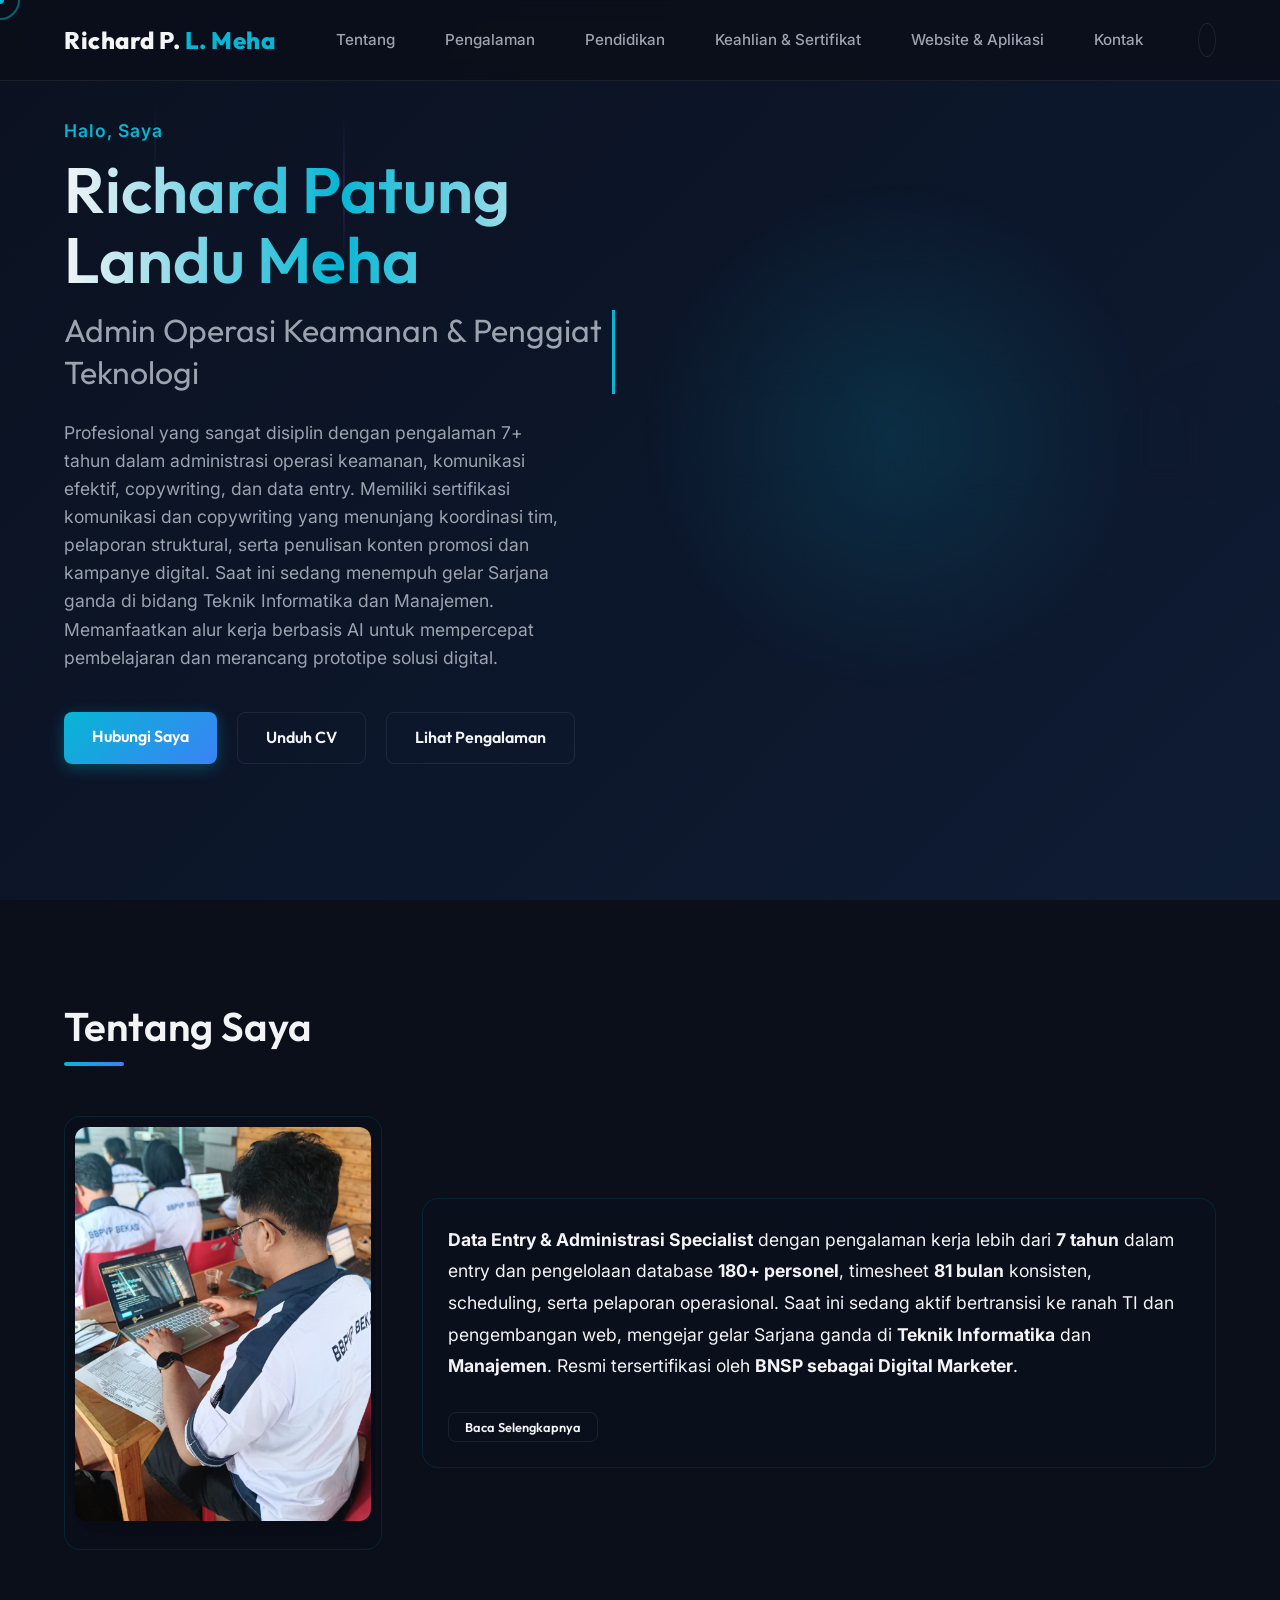
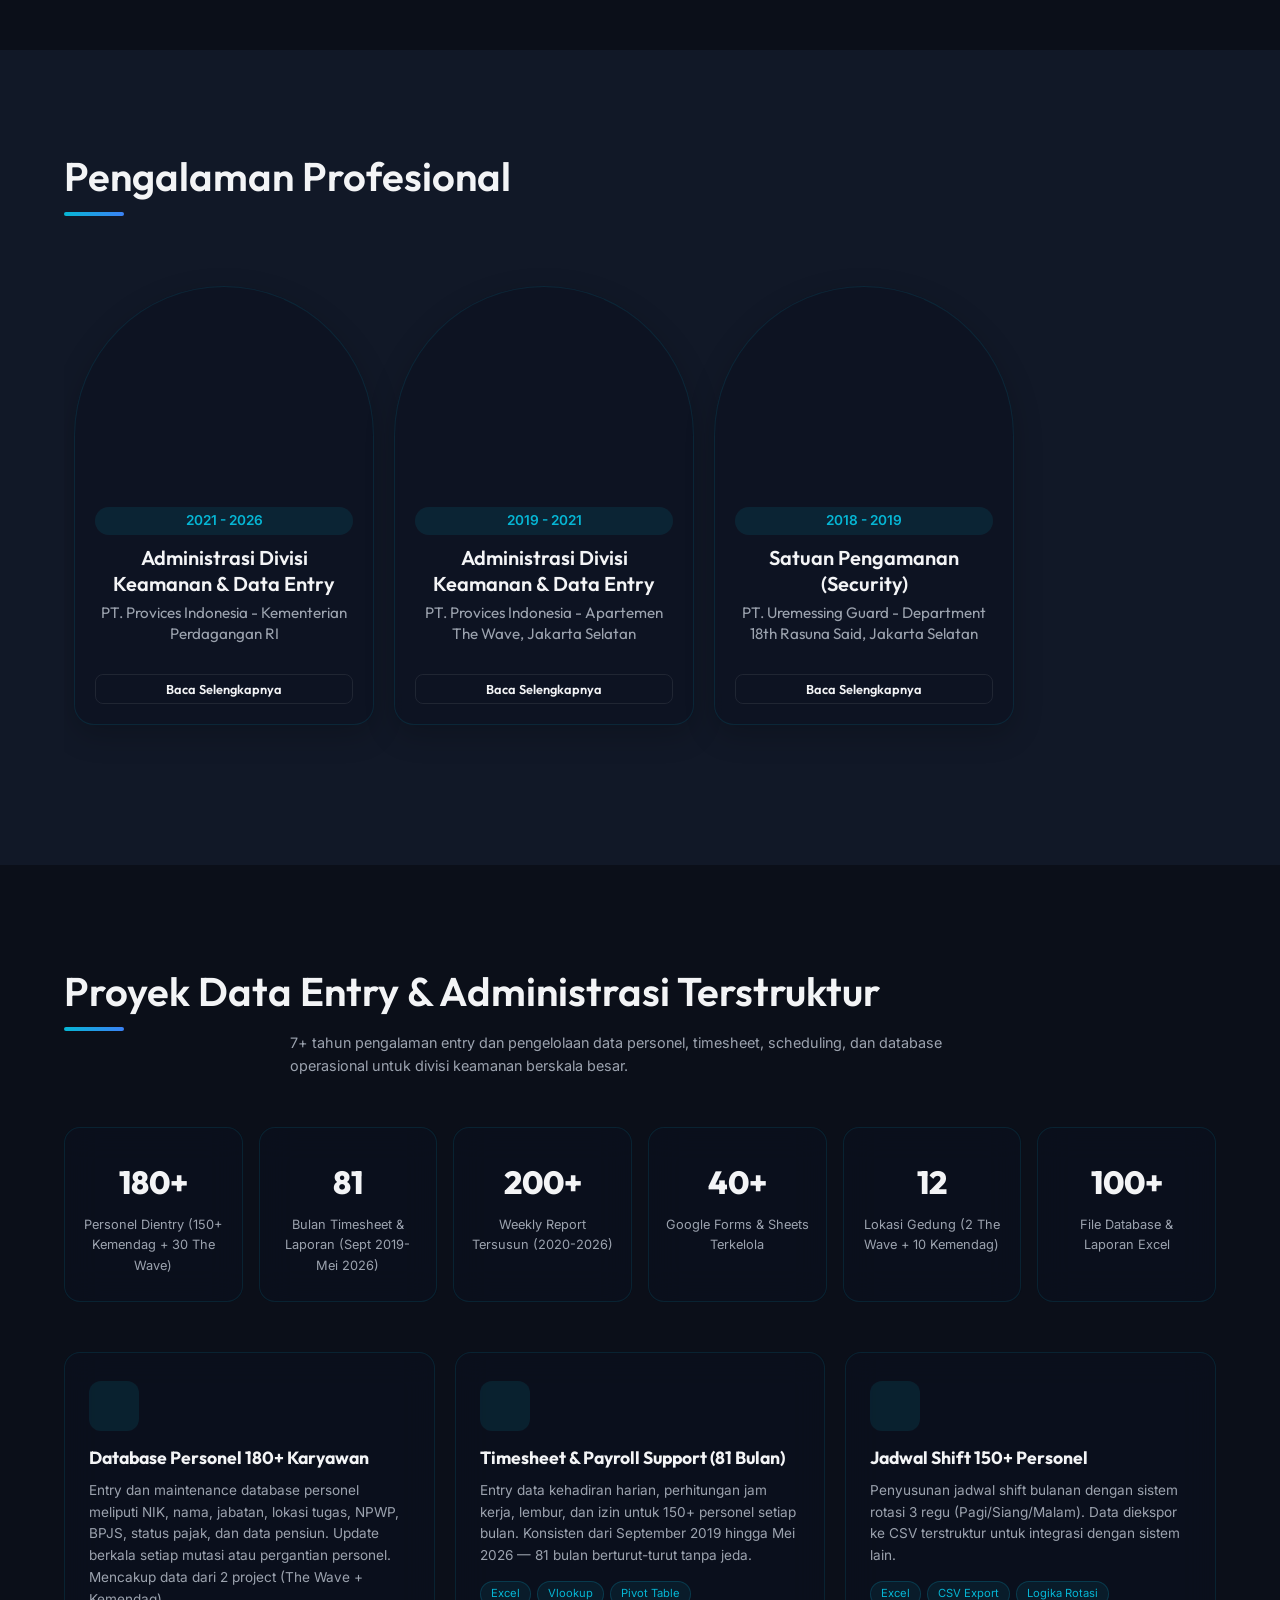
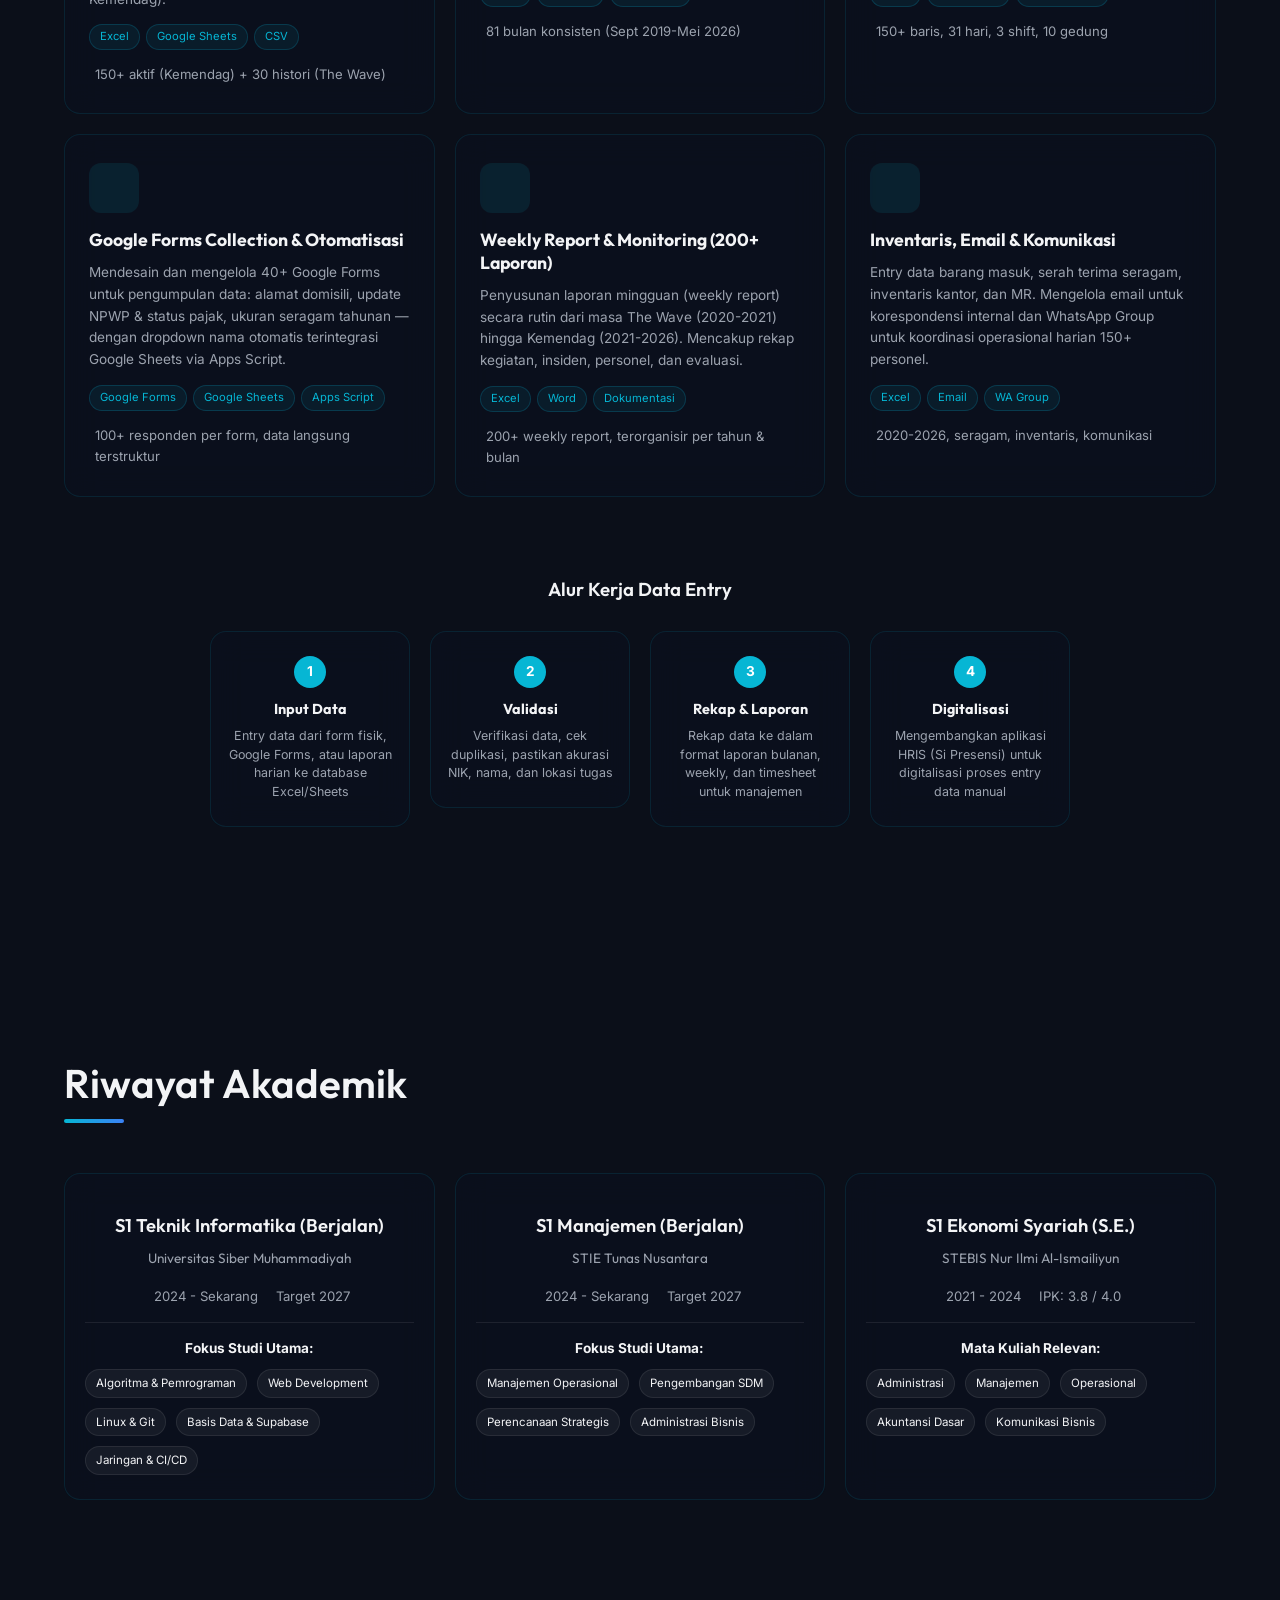
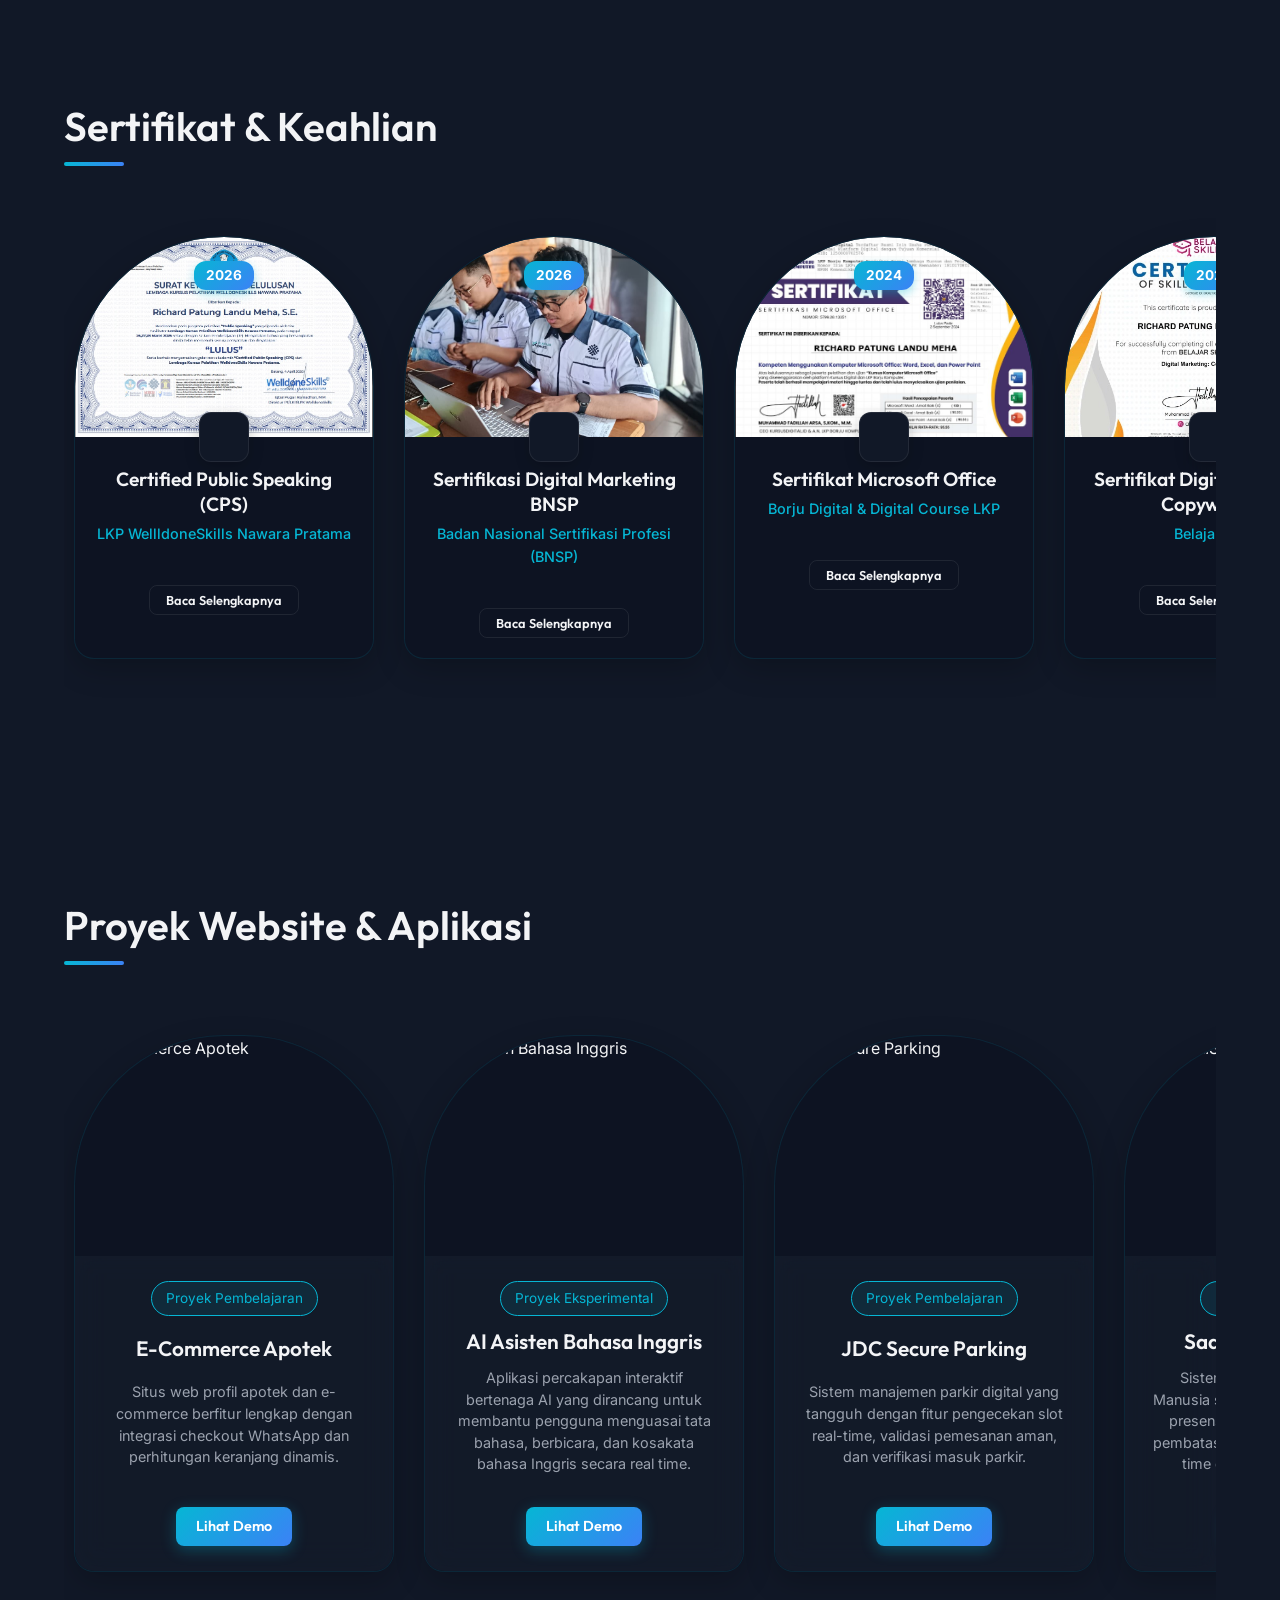
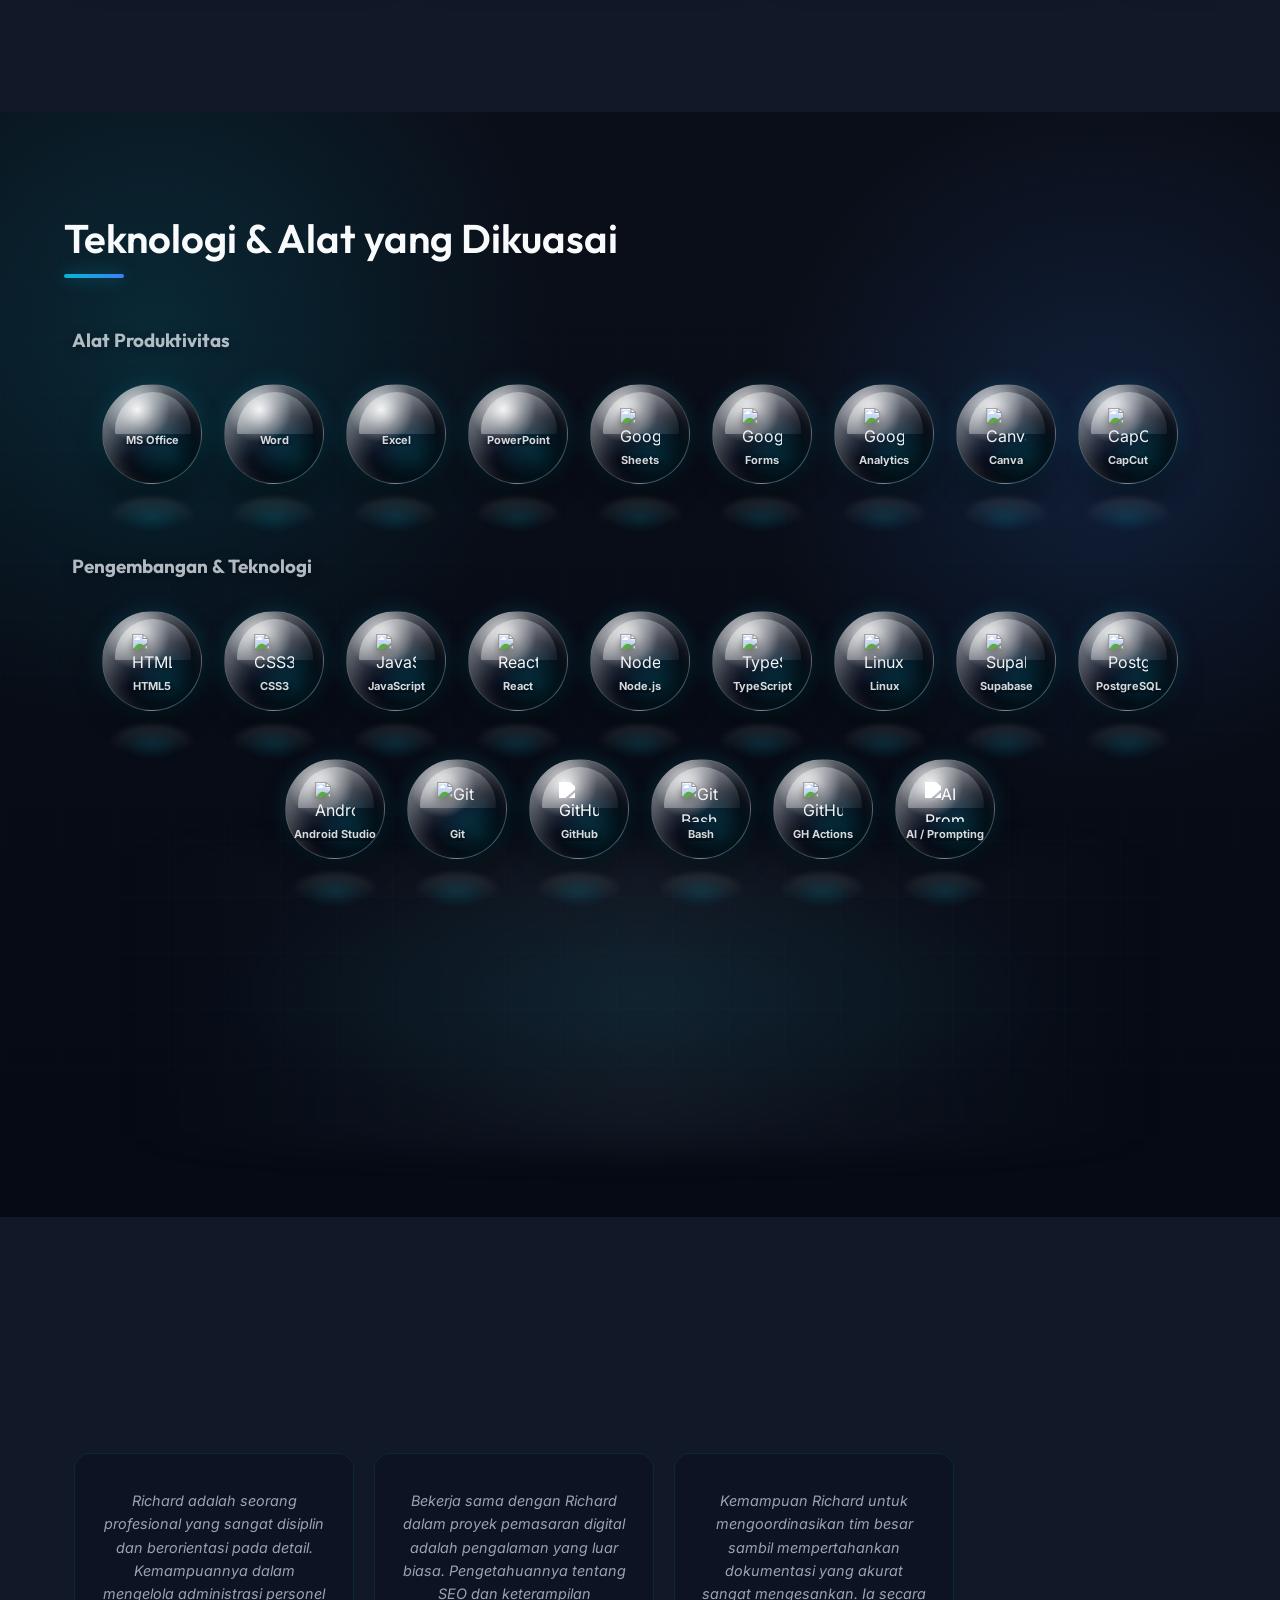
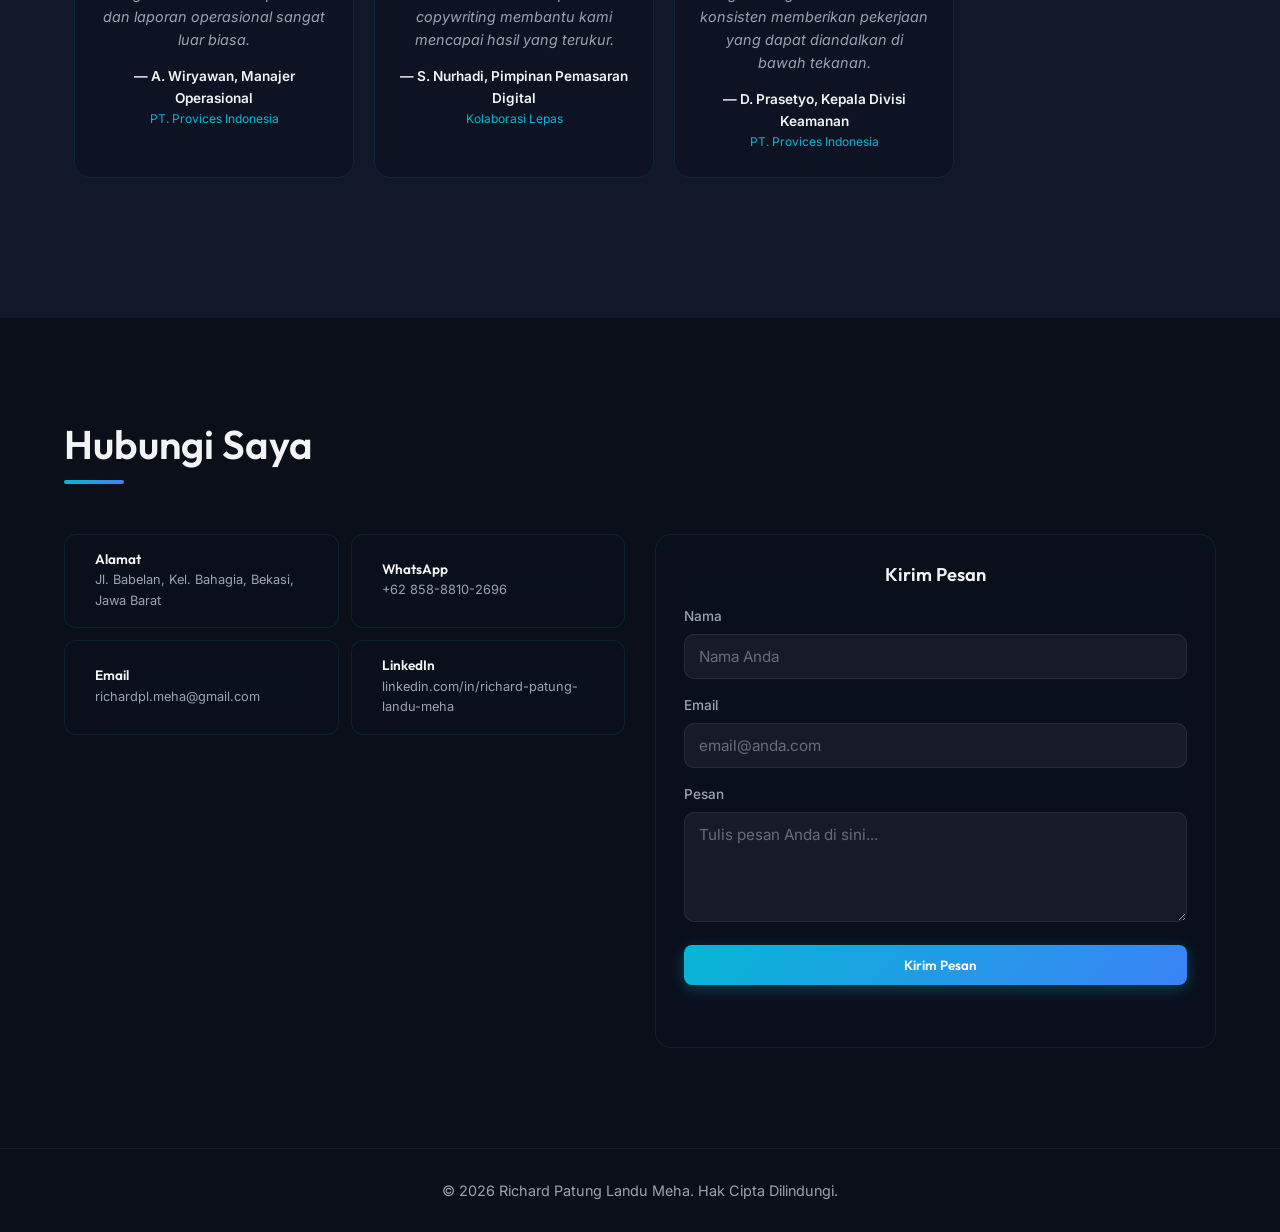
==== commit 08f25aee: "fix: koreksi angka - The Wave 30 personel, Google Forms 40+, total 180+" ====
--- a/index.html
+++ b/index.html
@@ -143,7 +143,7 @@
                     <p style="text-align:center; font-size:0.8rem; margin-top:10px; color:var(--text-secondary);"></p>
                 </div>
                 <div class="about-text glass-panel glow-border-card">
-                    <p><strong>Data Entry &amp; Administrasi Specialist</strong> dengan pengalaman kerja lebih dari <strong>7 tahun</strong> dalam entry dan pengelolaan database <strong>230+ personel</strong>, timesheet <strong>81 bulan</strong> konsisten, scheduling, serta pelaporan operasional. Saat ini sedang aktif bertransisi ke ranah TI dan pengembangan web, mengejar gelar Sarjana ganda di <strong>Teknik Informatika</strong> dan <strong>Manajemen</strong>. Resmi tersertifikasi oleh <strong>BNSP sebagai Digital Marketer</strong>.</p>
+                    <p><strong>Data Entry &amp; Administrasi Specialist</strong> dengan pengalaman kerja lebih dari <strong>7 tahun</strong> dalam entry dan pengelolaan database <strong>180+ personel</strong>, timesheet <strong>81 bulan</strong> konsisten, scheduling, serta pelaporan operasional. Saat ini sedang aktif bertransisi ke ranah TI dan pengembangan web, mengejar gelar Sarjana ganda di <strong>Teknik Informatika</strong> dan <strong>Manajemen</strong>. Resmi tersertifikasi oleh <strong>BNSP sebagai Digital Marketer</strong>.</p>
                     <div class="expandable-content">
                         <p>Mahir menggunakan <strong>Microsoft Excel</strong> (Vlookup, Pivot Table, Data Validation), <strong>Google Workspace</strong> (Sheets, Forms, Apps Script untuk otomatisasi dropdown), serta menyusun 200+ laporan mingguan dan bulanan. Mengelola koordinasi operasional 150+ personel di 10 gedung melalui email dan WhatsApp Group.</p>
                         <p>Seorang pembelajar yang sangat disiplin yang menggunakan <strong>alur kerja pengembangan berbasis AI (Vibe Coding)</strong> untuk merancang prototipe perangkat lunak — termasuk aplikasi HRIS digital (Si Presensi) yang mendigitalisasi proses entry data absensi manual. Saya menggabungkan presisi data entry & logistik operasional dengan teknologi modern untuk membangun solusi digital yang praktis sekaligus dapat diandalkan.</p>
@@ -180,7 +180,7 @@
                             <li><strong>Data Entry &amp; Database:</strong> Entry dan pemeliharaan database 150+ personel meliputi NIK, jabatan, lokasi tugas, NPWP, BPJS, dan data pensiun — update berkala setiap mutasi.</li>
                             <li><strong>Scheduling Entry:</strong> Menyusun dan meng-entry jadwal shift bulanan 150+ personel di 10 gedung dengan sistem rotasi 3 regu, diekspor ke CSV terstruktur.</li>
                             <li><strong>Timesheet &amp; Payroll:</strong> Entry data absensi harian dan timesheet bulanan sebagai dasar penggajian — konsisten 81 bulan berturut-turut (Sept 2019-Mei 2026).</li>
-                            <li><strong>Google Forms &amp; Otomatisasi:</strong> Mendesain 6+ Google Forms untuk pengumpulan data alamat, NPWP, status pajak, ukuran seragam — dengan dropdown nama otomatis via Apps Script + Google Sheets.</li>
+                            <li><strong>Google Forms &amp; Otomatisasi:</strong> Mendesain 40+ Google Forms untuk pengumpulan data alamat, NPWP, status pajak, ukuran seragam — dengan dropdown nama otomatis via Apps Script + Google Sheets.</li>
                             <li><strong>Weekly &amp; Monthly Reporting:</strong> Menyusun laporan mingguan dan bulanan selama 81 periode untuk evaluasi manajemen.</li>
                             <li><strong>Monitoring &amp; Komunikasi:</strong> Entry absensi harian, rekap keterlambatan, serta mengelola email dan WhatsApp Group untuk koordinasi operasional.</li>
                         </ul>
@@ -253,8 +253,8 @@
             <div class="data-stats-grid fade-in-up">
                 <div class="stat-card glass-panel glow-border-card">
                     <i class="ph-fill ph-users-three stat-icon"></i>
-                    <h3 class="stat-number">230+</h3>
-                    <p class="stat-label">Personel Dientry (150+ Kemendag + 80+ The Wave)</p>
+                    <h3 class="stat-number">180+</h3>
+                    <p class="stat-label">Personel Dientry (150+ Kemendag + 30 The Wave)</p>
                 </div>
                 <div class="stat-card glass-panel glow-border-card delay-1">
                     <i class="ph-fill ph-calendar-check stat-icon"></i>
@@ -268,7 +268,7 @@
                 </div>
                 <div class="stat-card glass-panel glow-border-card delay-3">
                     <i class="ph-fill ph-google-logo stat-icon"></i>
-                    <h3 class="stat-number">6+</h3>
+                    <h3 class="stat-number">40+</h3>
                     <p class="stat-label">Google Forms &amp; Sheets Terkelola</p>
                 </div>
                 <div class="stat-card glass-panel glow-border-card delay-4">
@@ -287,14 +287,14 @@
                 <!-- Project 1 -->
                 <div class="data-project-card glass-panel glow-border-card">
                     <div class="dp-icon"><i class="ph-fill ph-identification-card"></i></div>
-                    <h3>Database Personel 230+ Karyawan</h3>
+                    <h3>Database Personel 180+ Karyawan</h3>
                     <p class="dp-desc">Entry dan maintenance database personel meliputi NIK, nama, jabatan, lokasi tugas, NPWP, BPJS, status pajak, dan data pensiun. Update berkala setiap mutasi atau pergantian personel. Mencakup data dari 2 project (The Wave + Kemendag).</p>
                     <div class="dp-tools">
                         <span class="pill">Excel</span>
                         <span class="pill">Google Sheets</span>
                         <span class="pill">CSV</span>
                     </div>
-                    <p class="dp-highlight"><i class="ph ph-check-circle" style="color: var(--accent-primary);"></i> 150+ aktif (Kemendag) + 80+ histori (The Wave)</p>
+                    <p class="dp-highlight"><i class="ph ph-check-circle" style="color: var(--accent-primary);"></i> 150+ aktif (Kemendag) + 30 histori (The Wave)</p>
                 </div>
 
                 <!-- Project 2 -->
@@ -327,7 +327,7 @@
                 <div class="data-project-card glass-panel glow-border-card delay-3">
                     <div class="dp-icon"><i class="ph-fill ph-google-forms"></i></div>
                     <h3>Google Forms Collection &amp; Otomatisasi</h3>
-                    <p class="dp-desc">Mendesain dan mengelola 6+ Google Forms untuk pengumpulan data: alamat domisili, update NPWP &amp; status pajak, ukuran seragam tahunan — dengan dropdown nama otomatis terintegrasi Google Sheets via Apps Script.</p>
+                    <p class="dp-desc">Mendesain dan mengelola 40+ Google Forms untuk pengumpulan data: alamat domisili, update NPWP &amp; status pajak, ukuran seragam tahunan — dengan dropdown nama otomatis terintegrasi Google Sheets via Apps Script.</p>
                     <div class="dp-tools">
                         <span class="pill">Google Forms</span>
                         <span class="pill">Google Sheets</span>
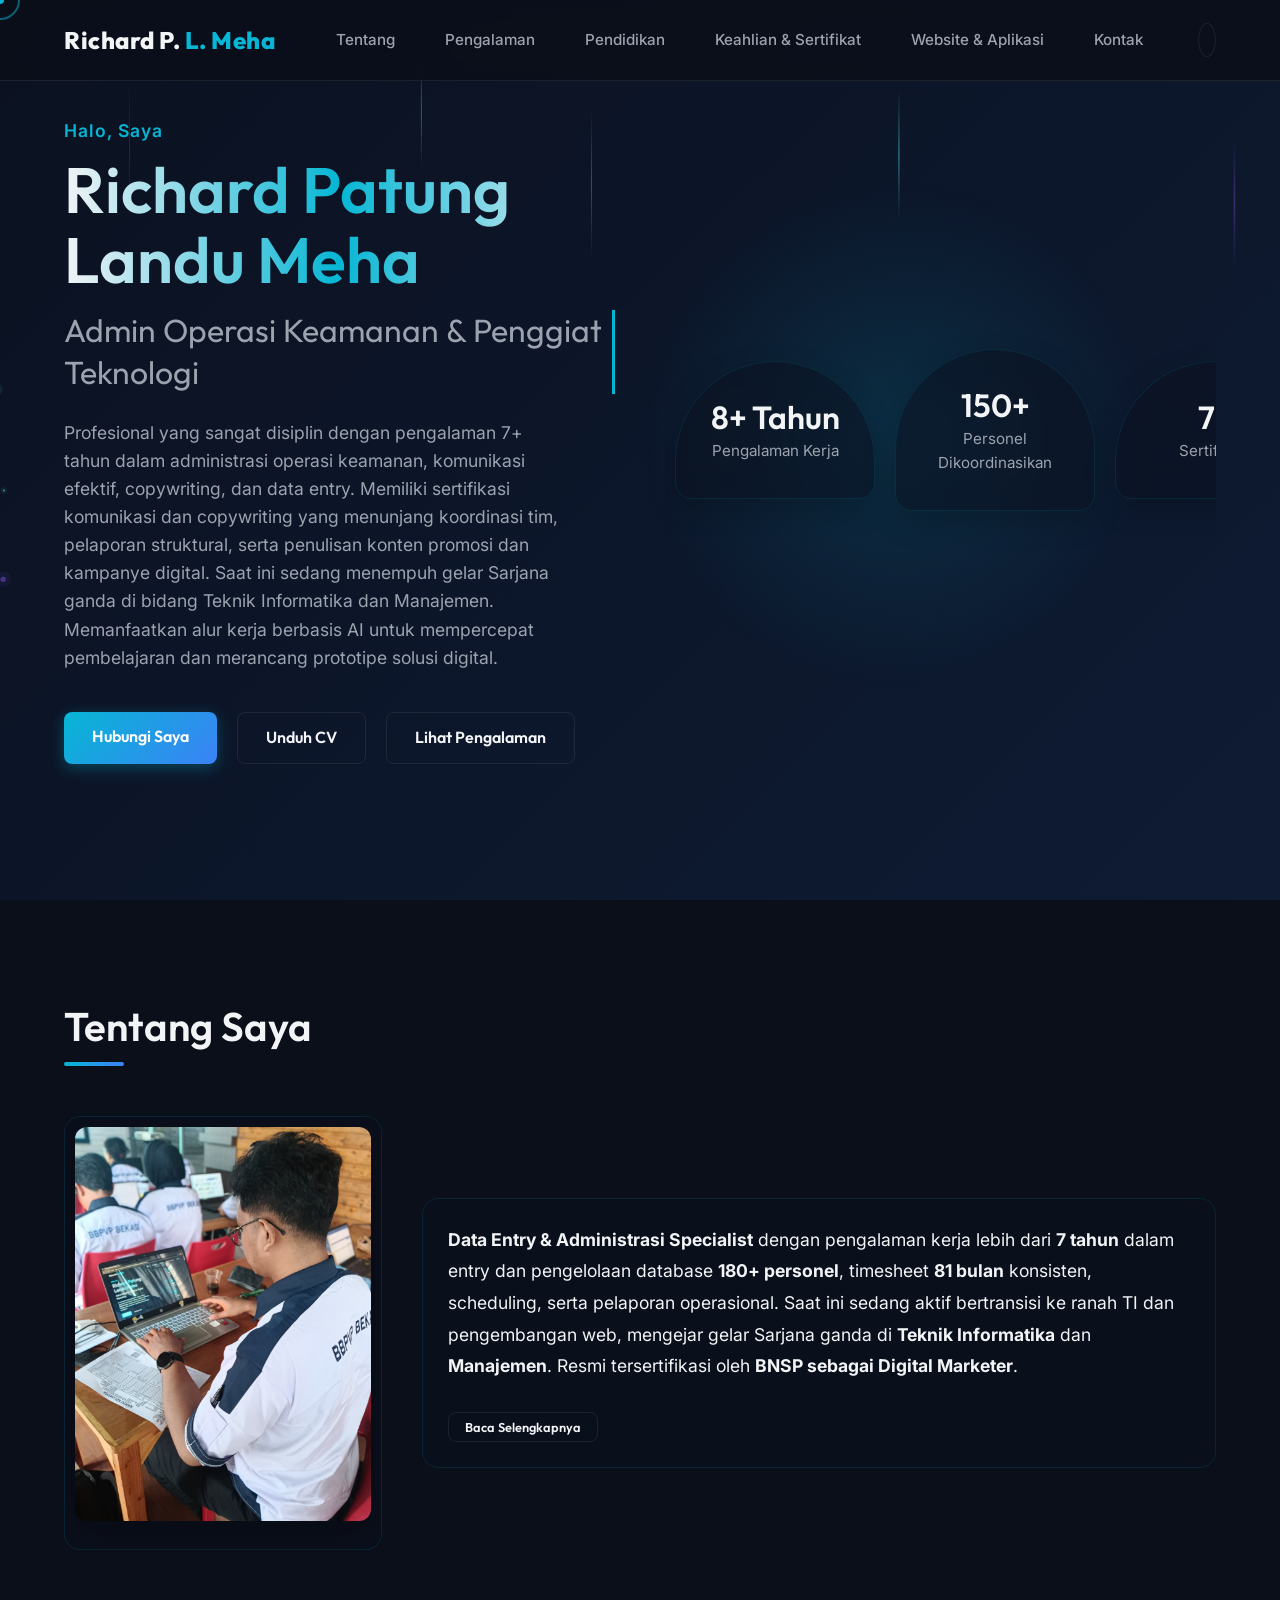
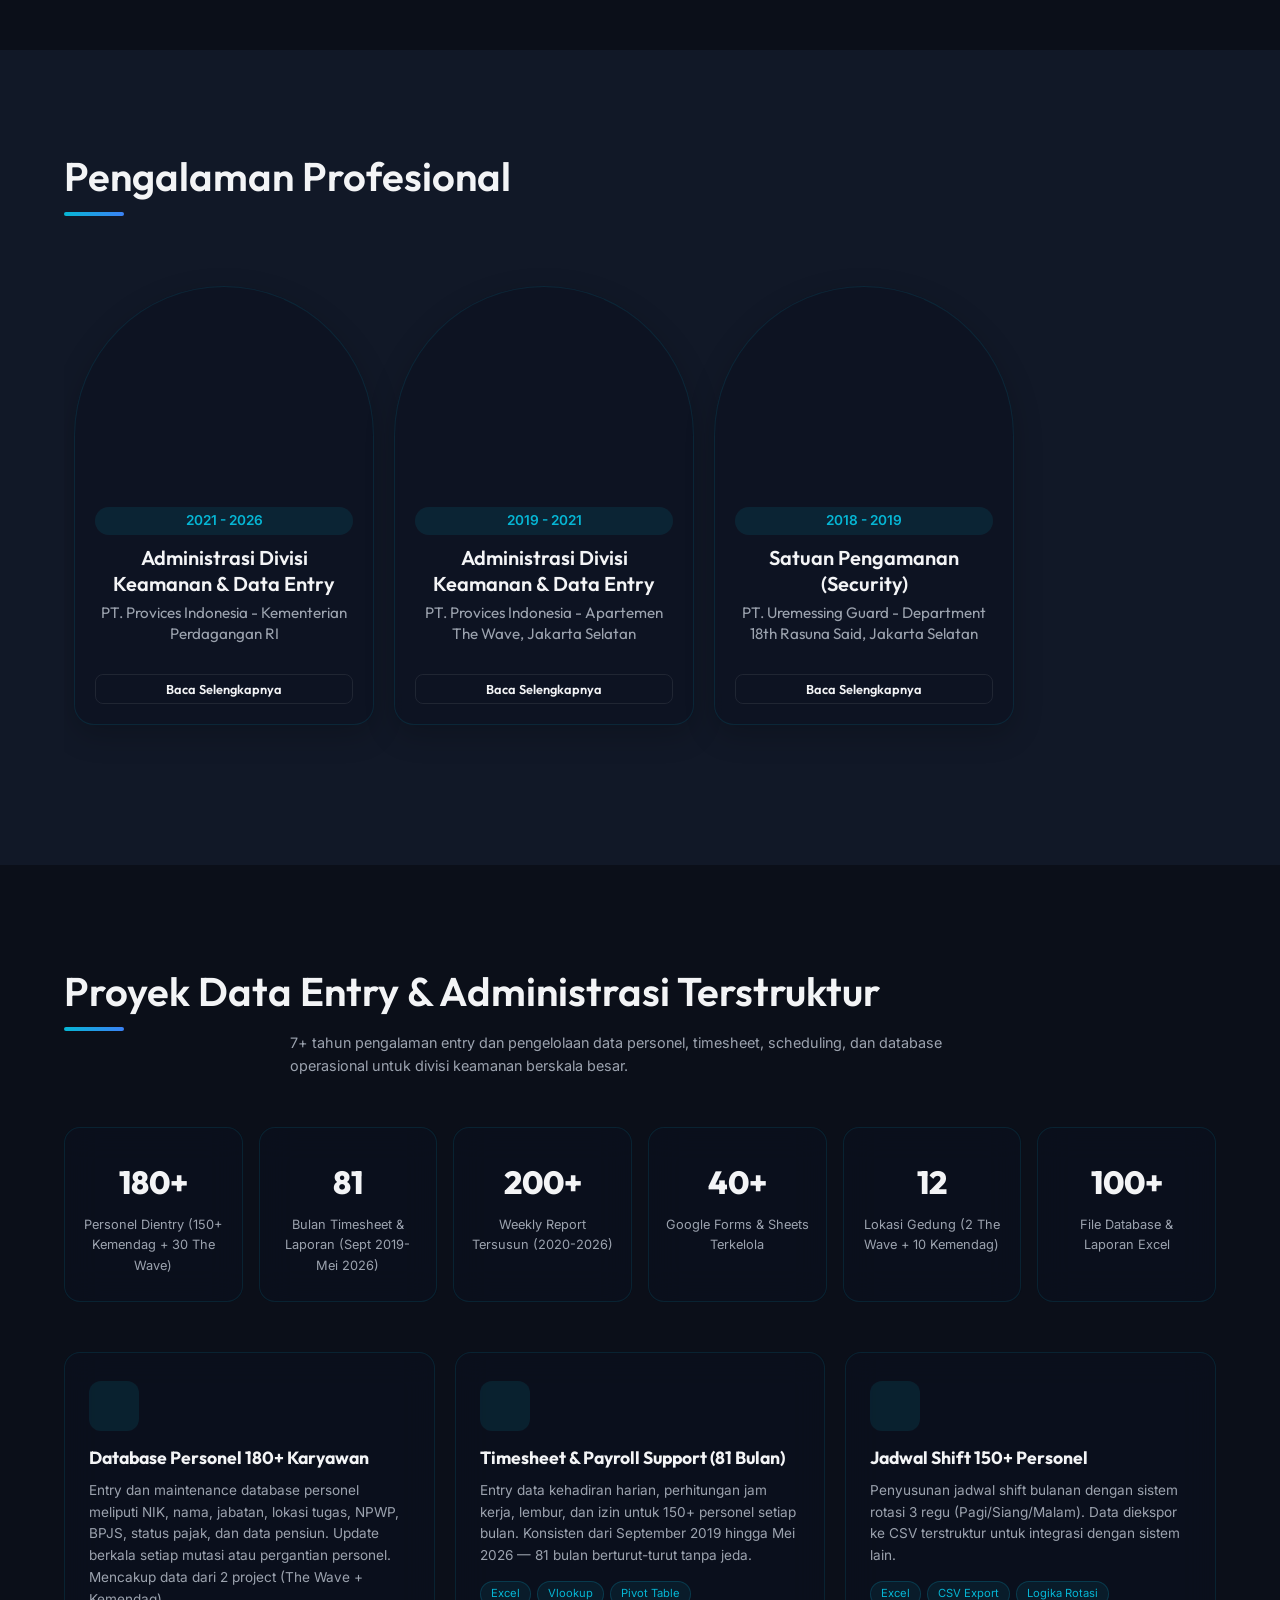
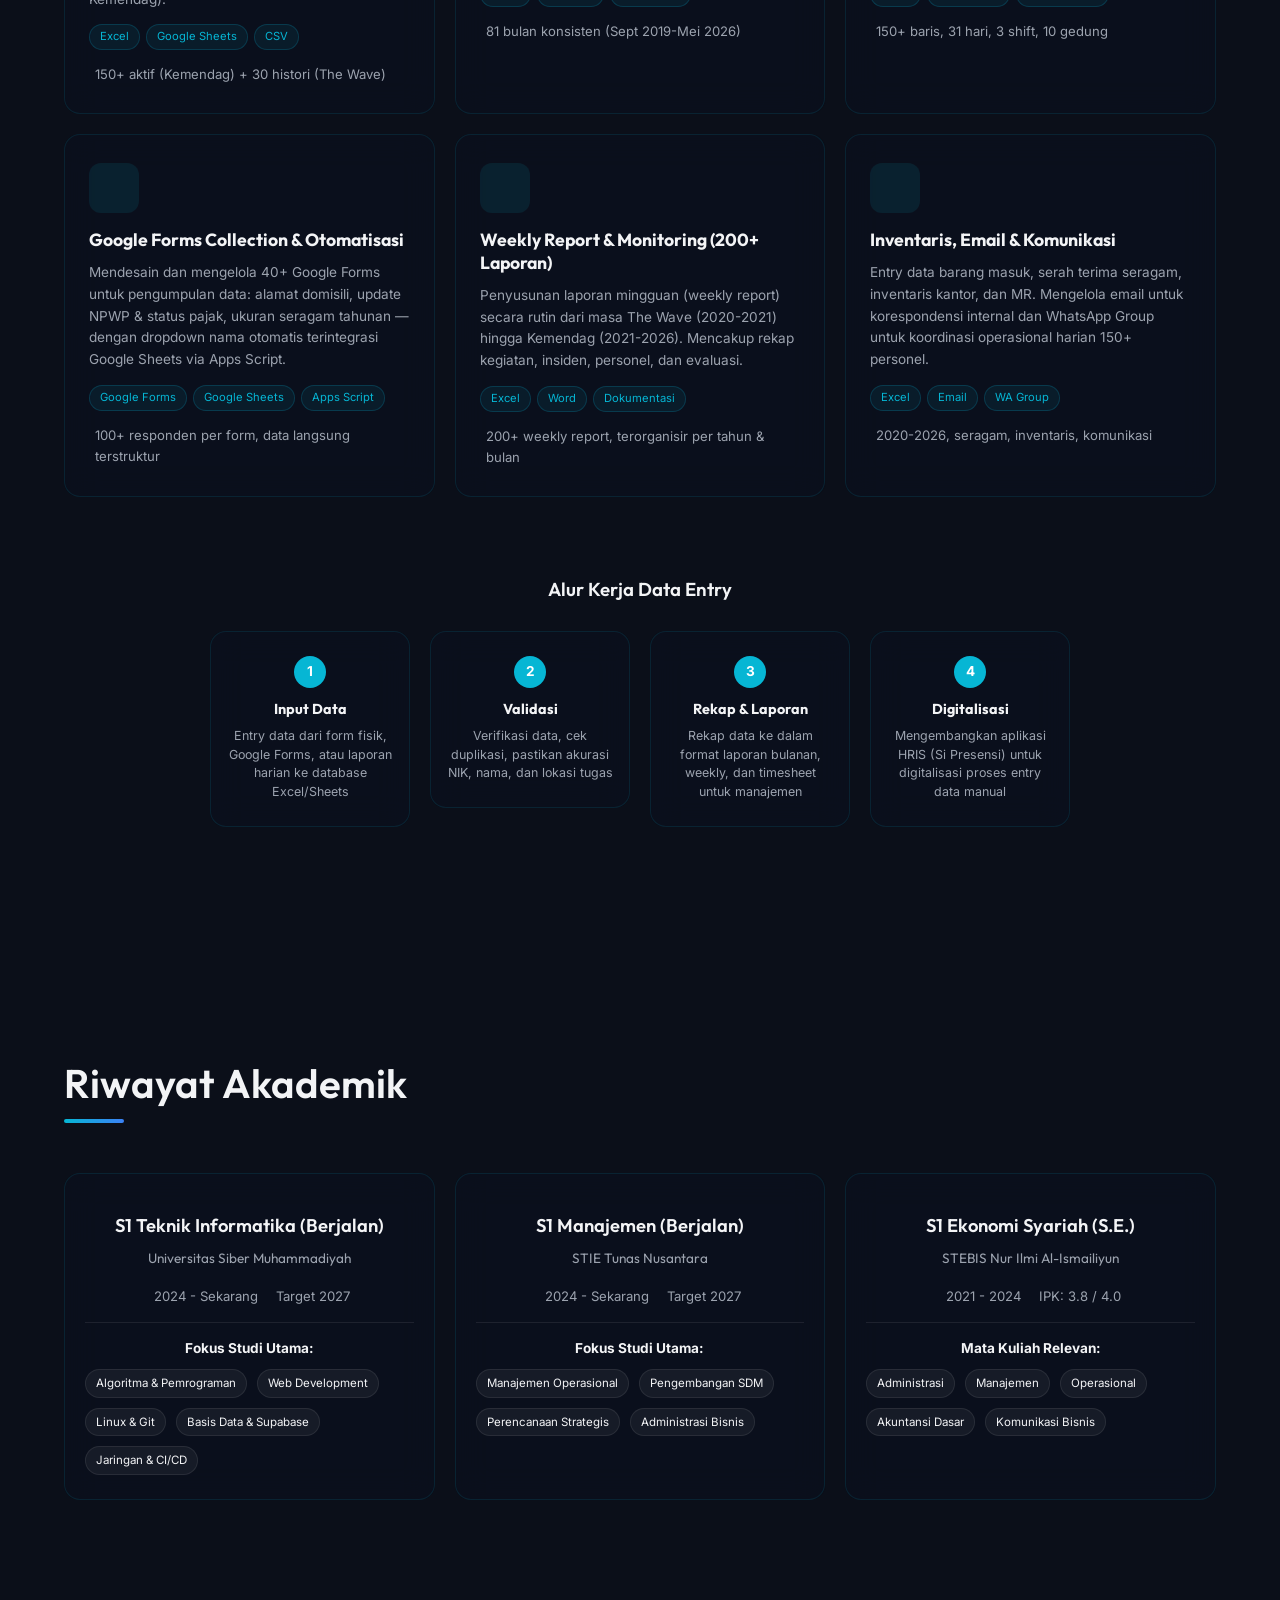
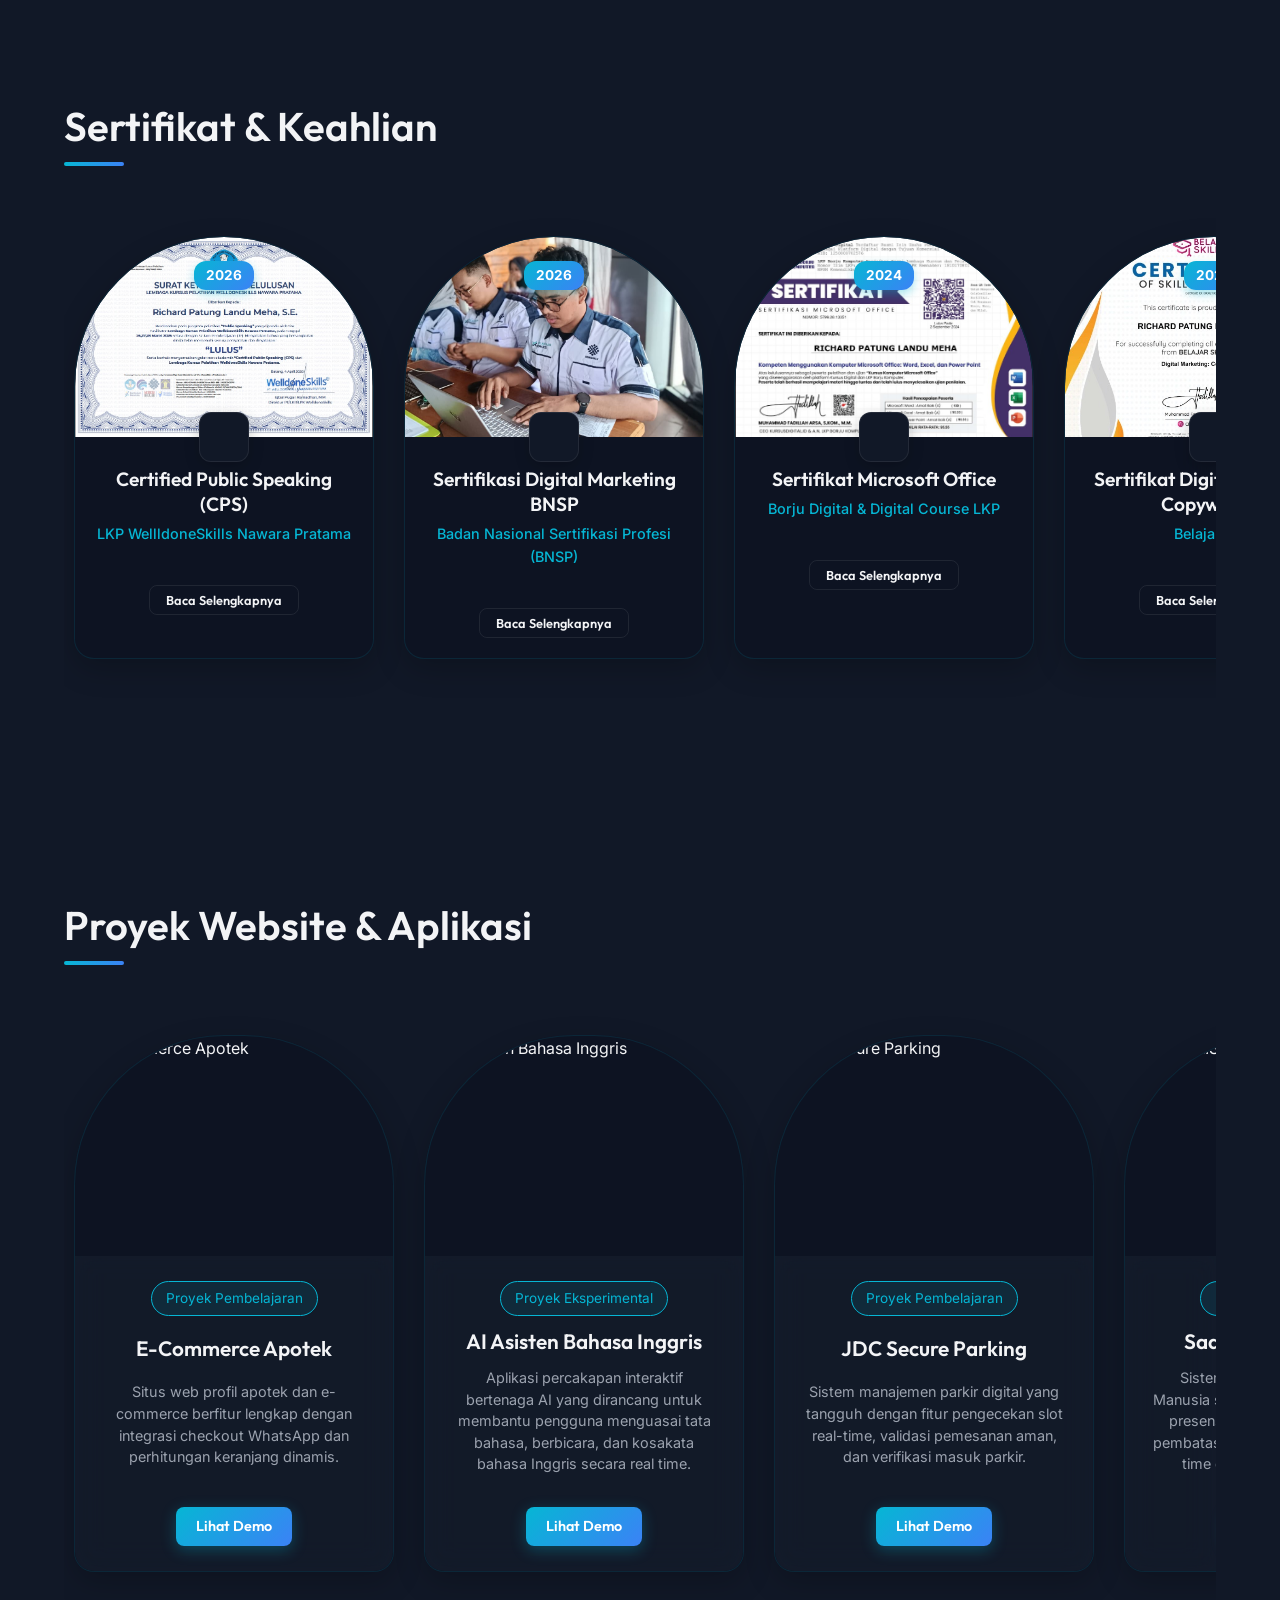
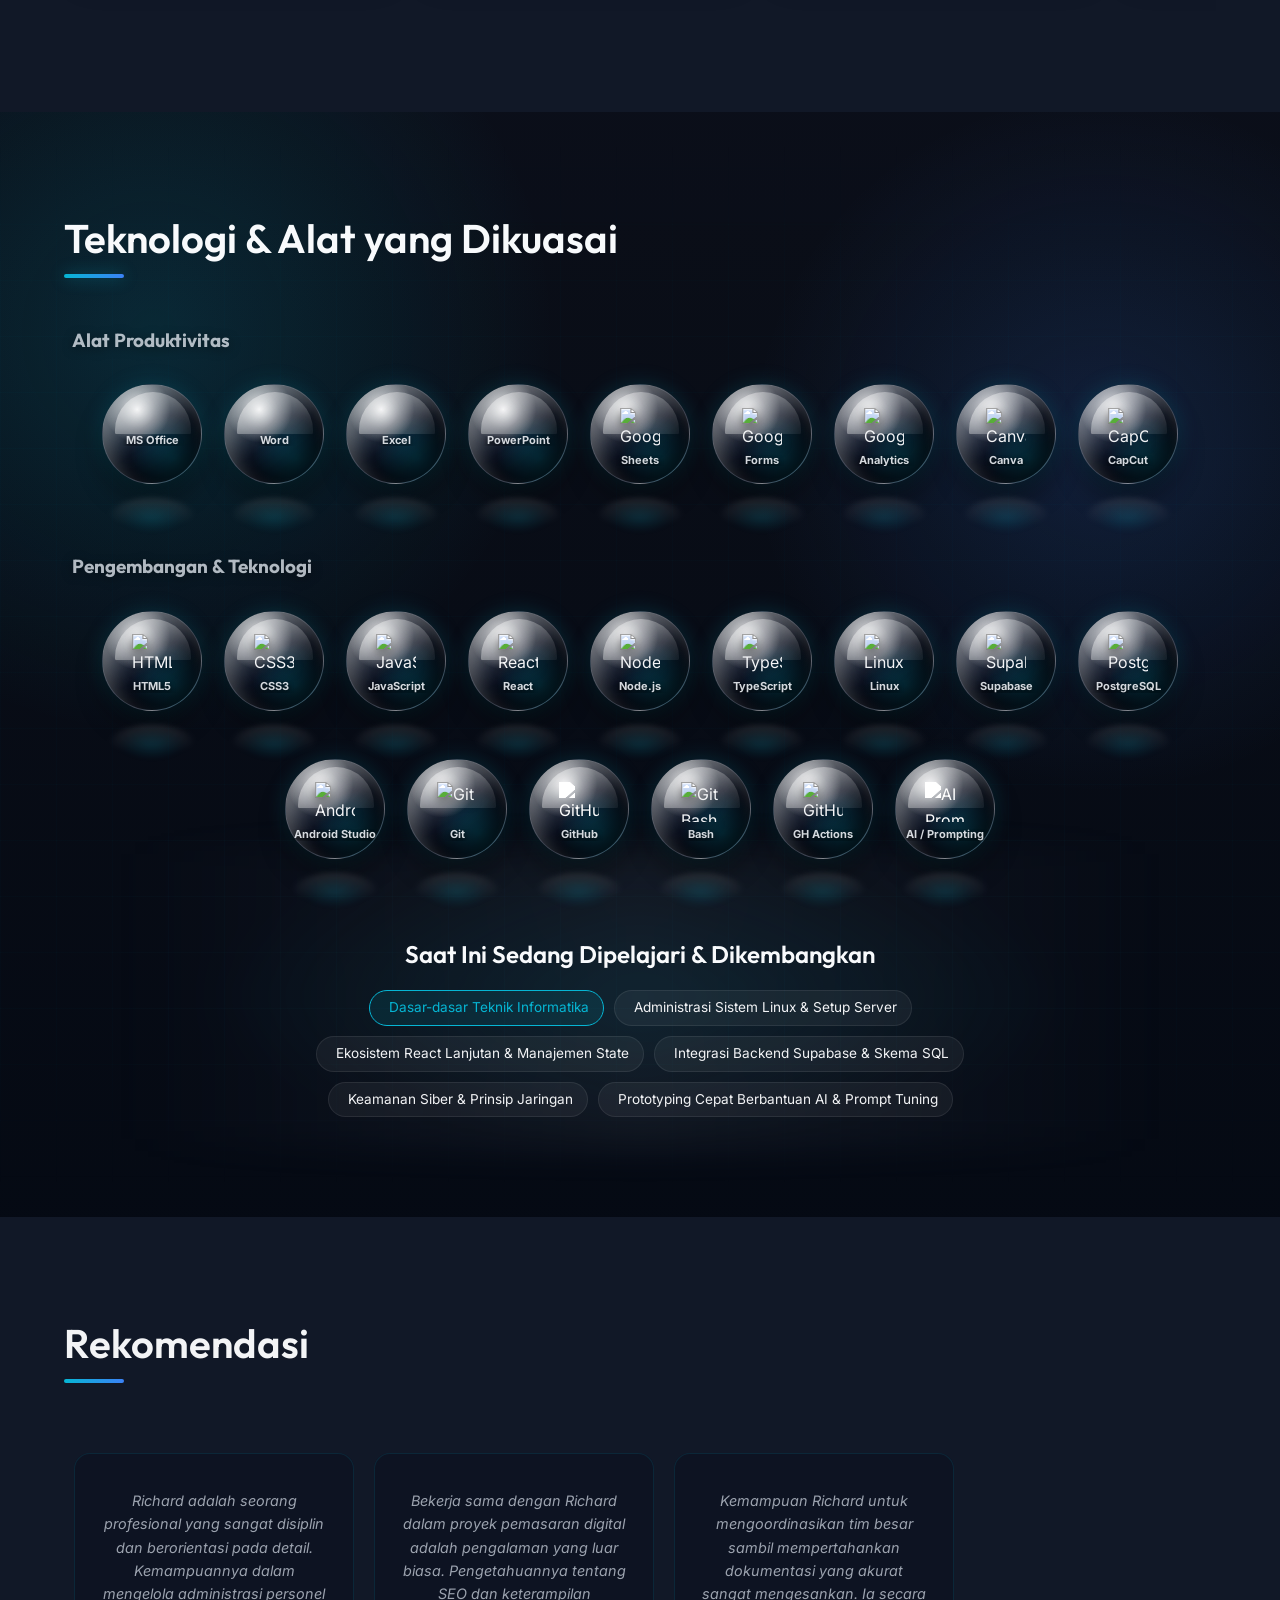
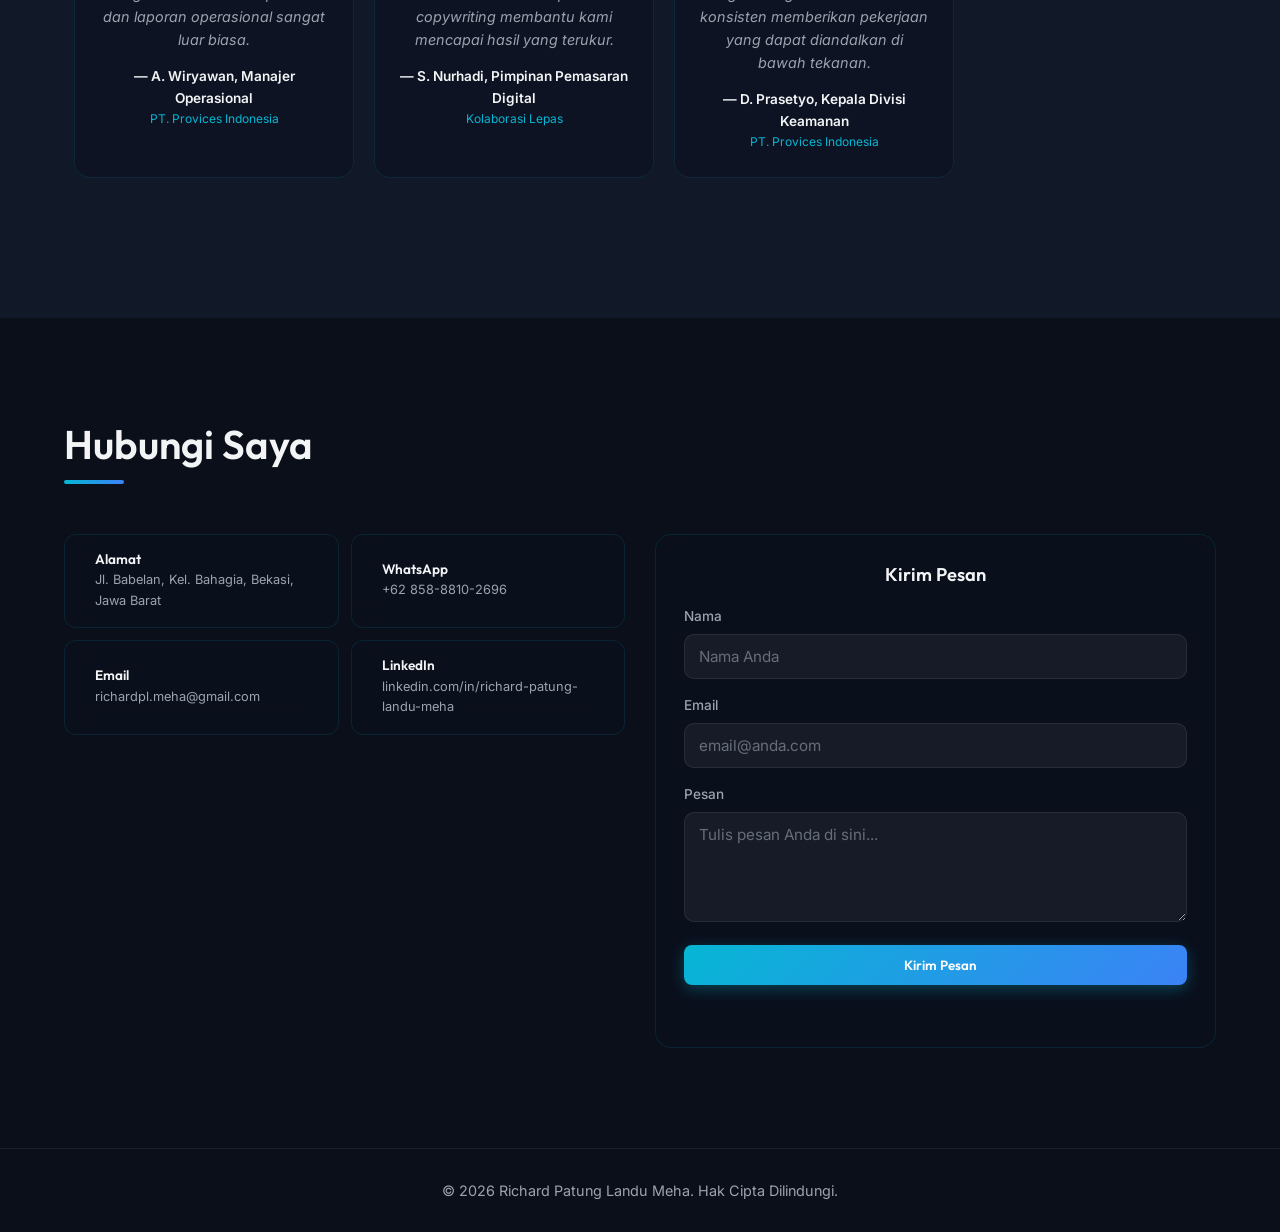
==== commit 777b18ab: "fix: sync EN style.css+script.js, perbaiki angka cv-ats, html lang=id, back button" ====
--- a/index.html
+++ b/index.html
@@ -1,5 +1,5 @@
 <!DOCTYPE html>
-<html lang="en">
+<html lang="id">
 
 <head>
     <meta charset="UTF-8">
@@ -19,7 +19,7 @@
     <meta property="og:image" content="https://rihard-cyber.github.io/images/foto-profil.jpg">
     <meta property="og:url" content="https://rihard-cyber.github.io/">
     <meta property="og:type" content="website">
-    <meta property="og:locale" content="en_US">
+    <meta property="og:locale" content="id_ID">
 
     <!-- Twitter Card -->
     <meta name="twitter:card" content="summary_large_image">
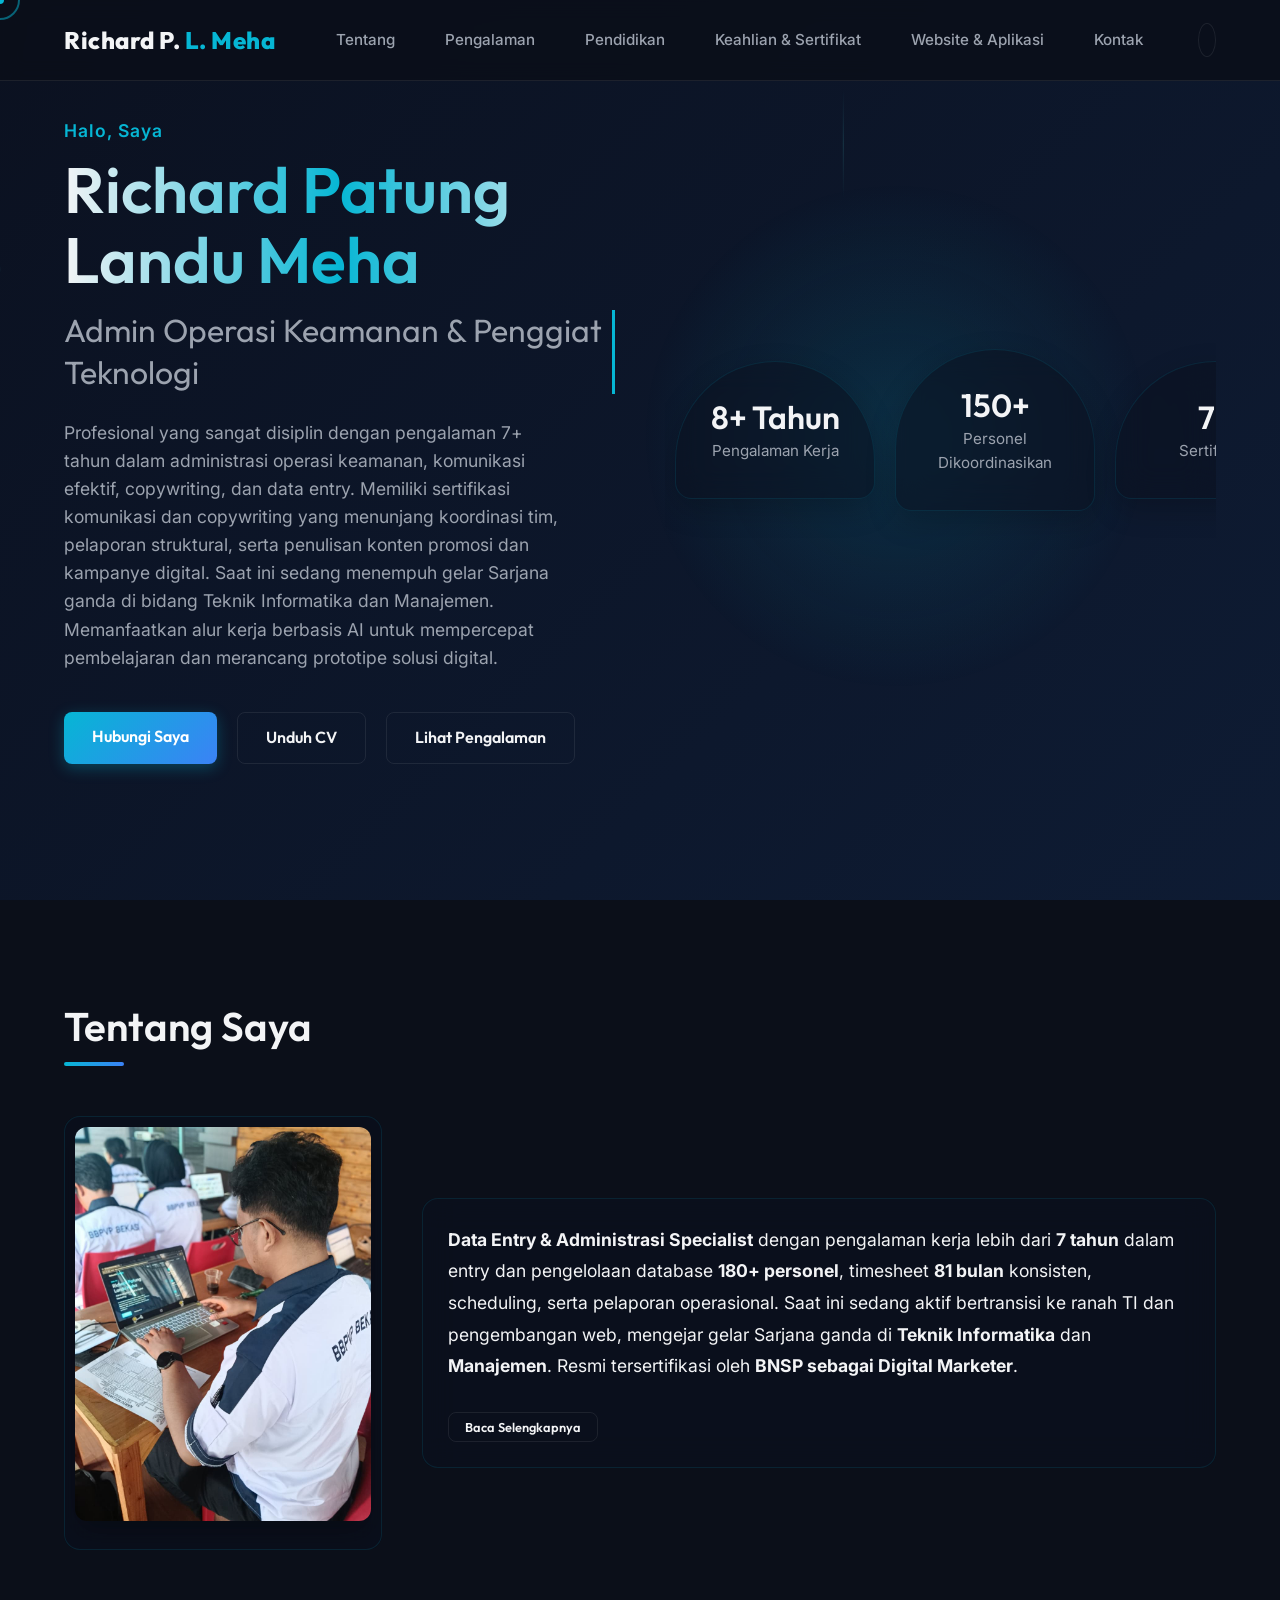
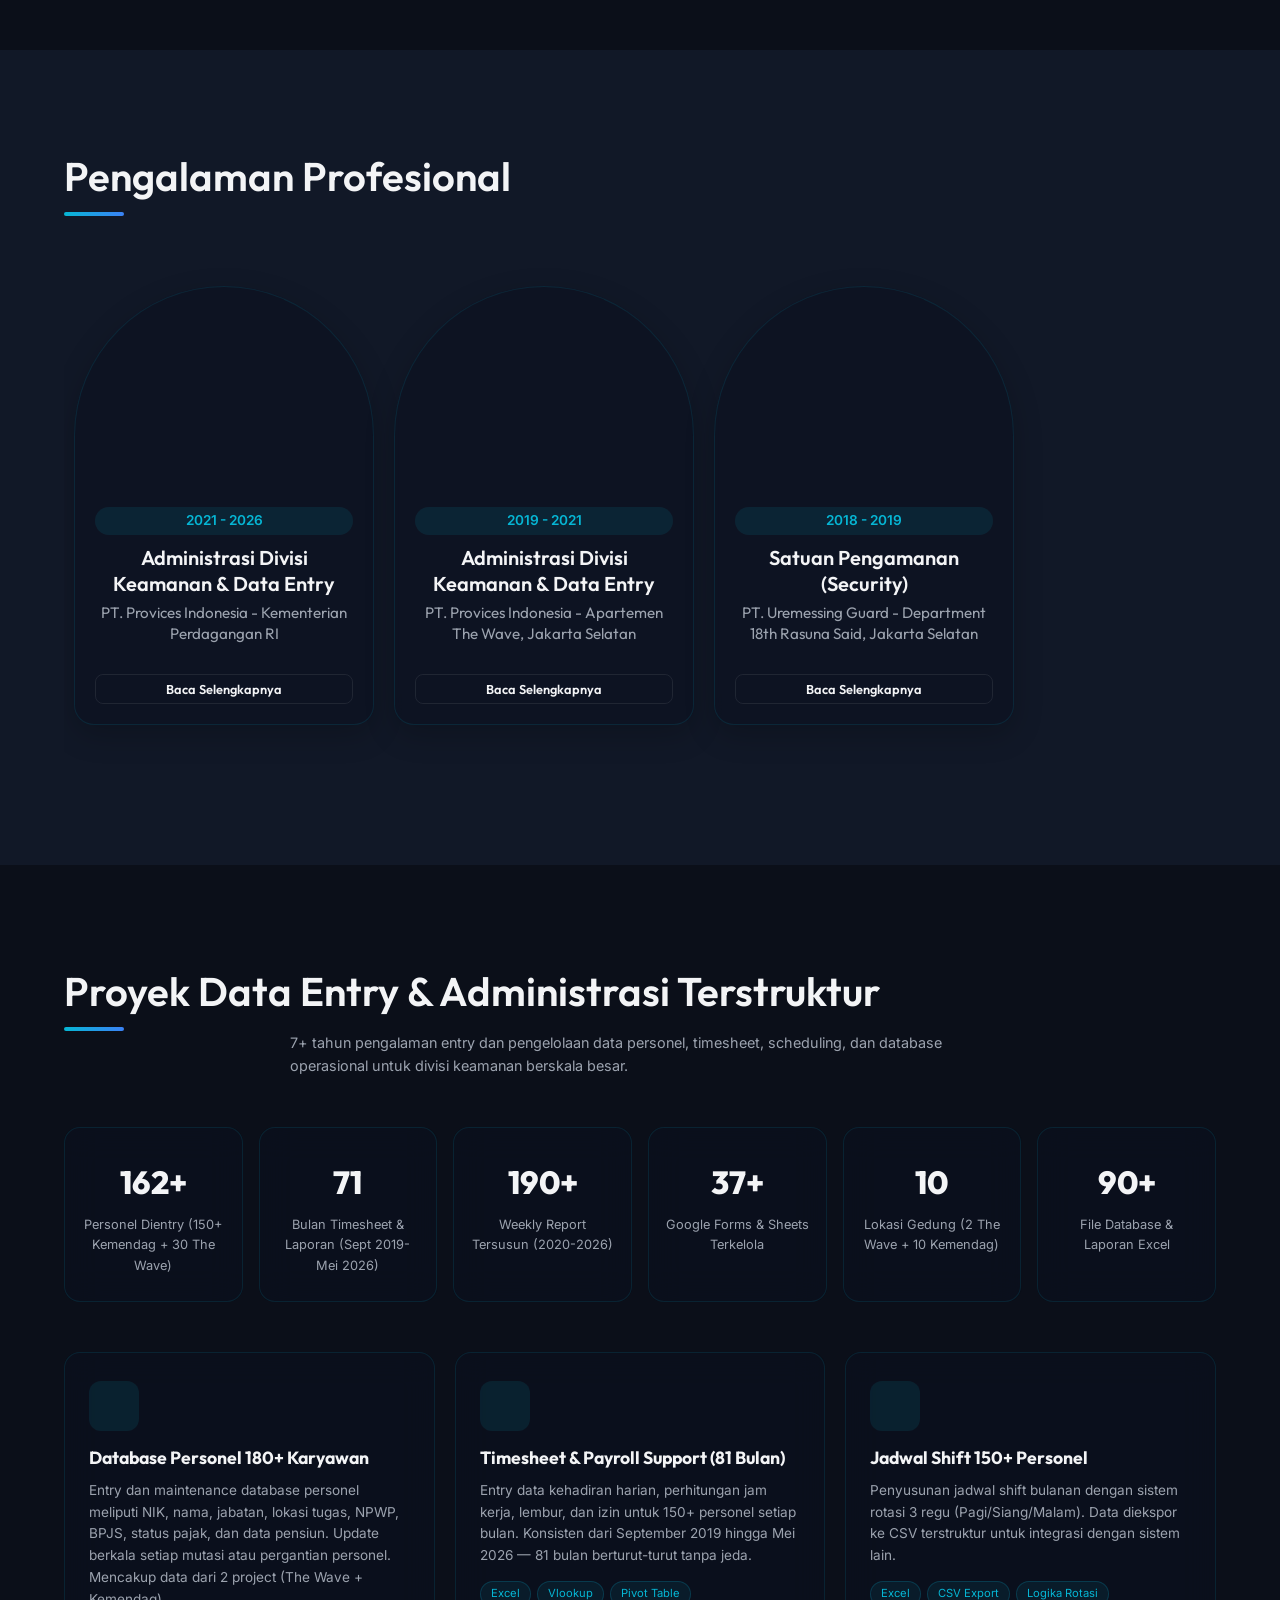
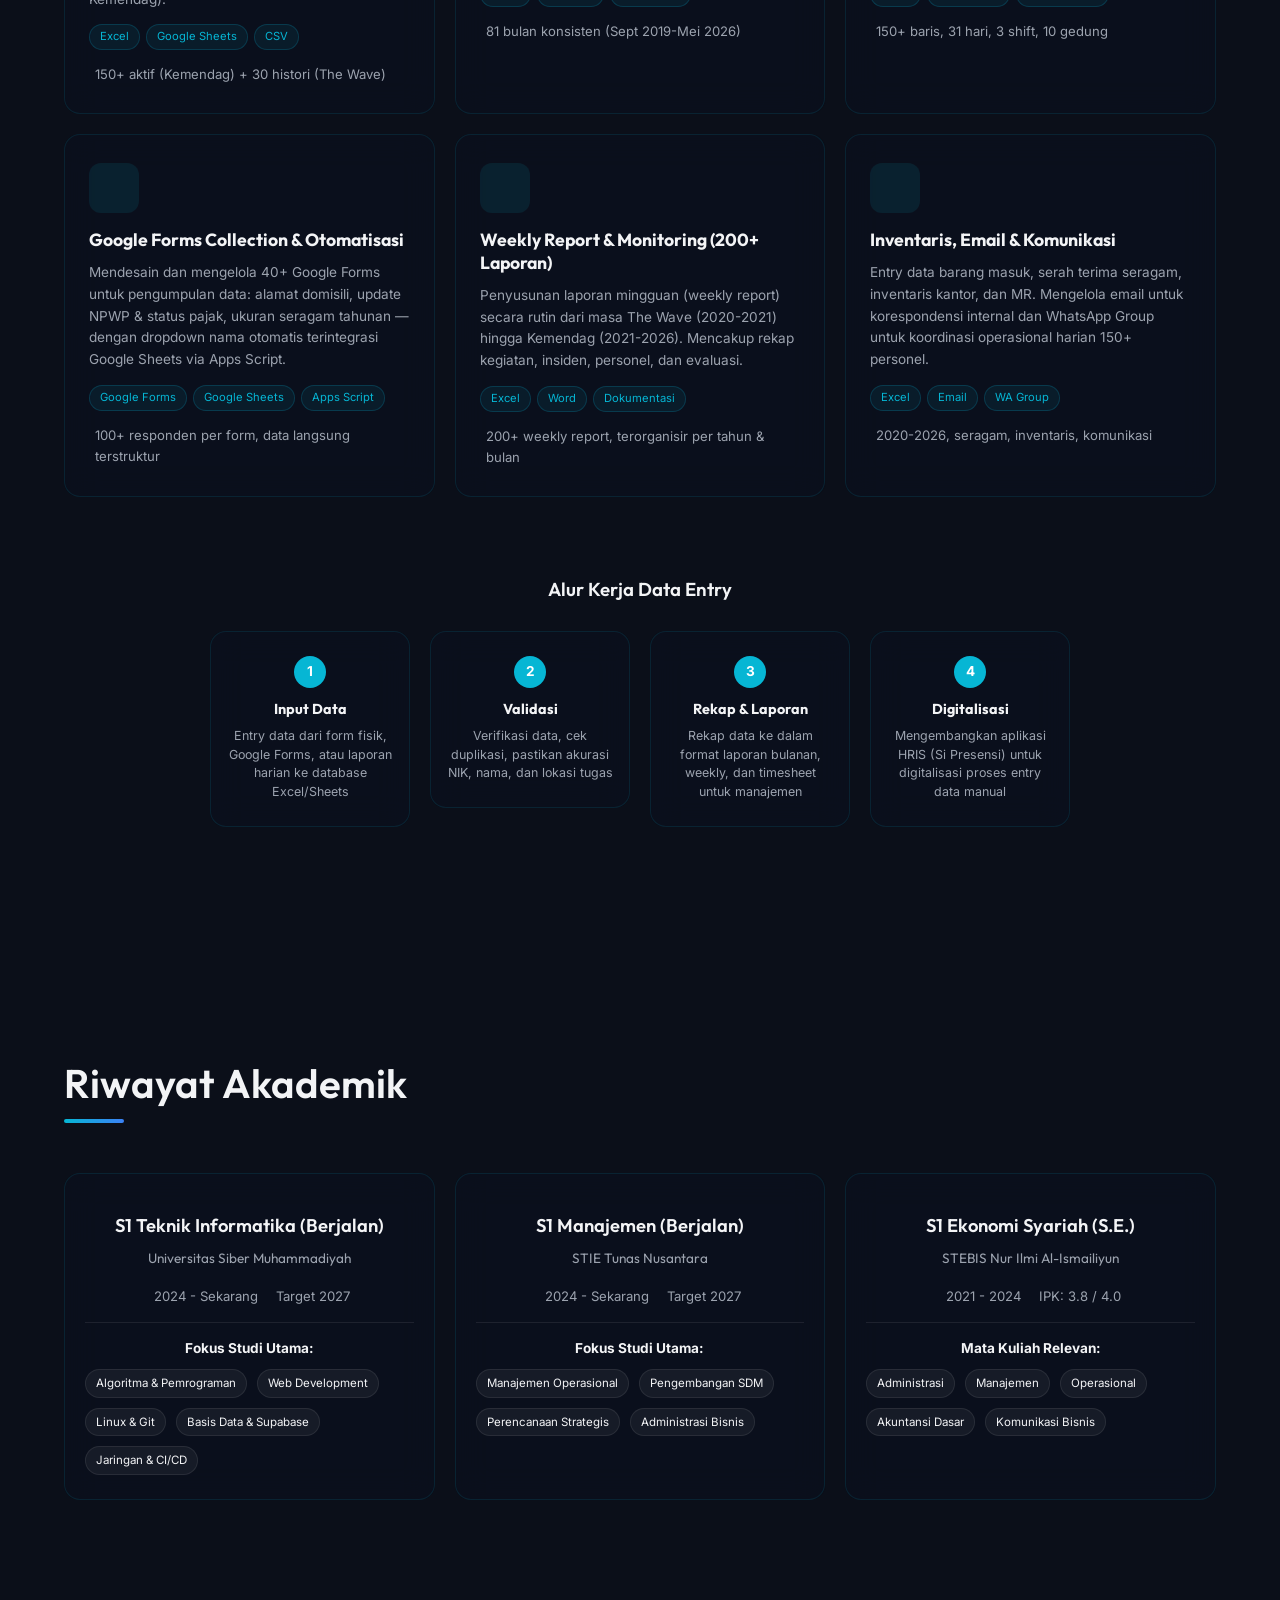
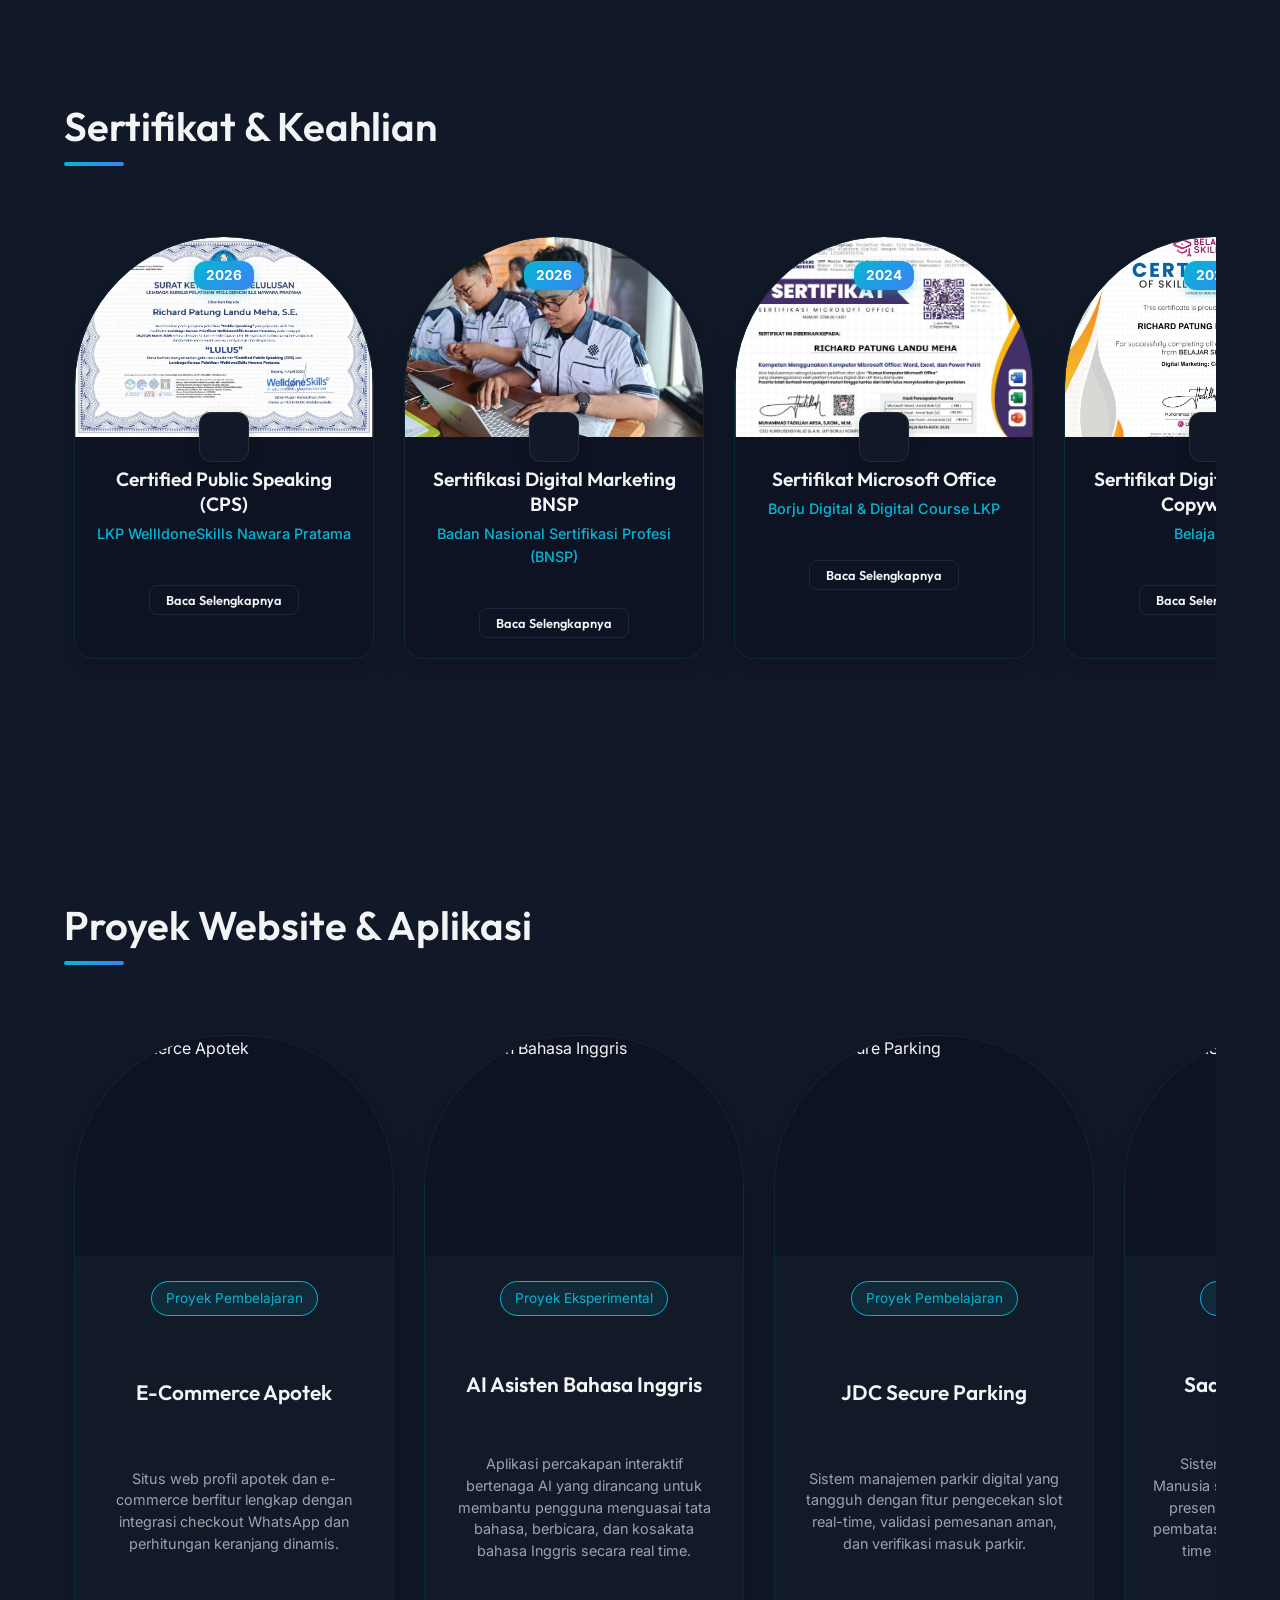
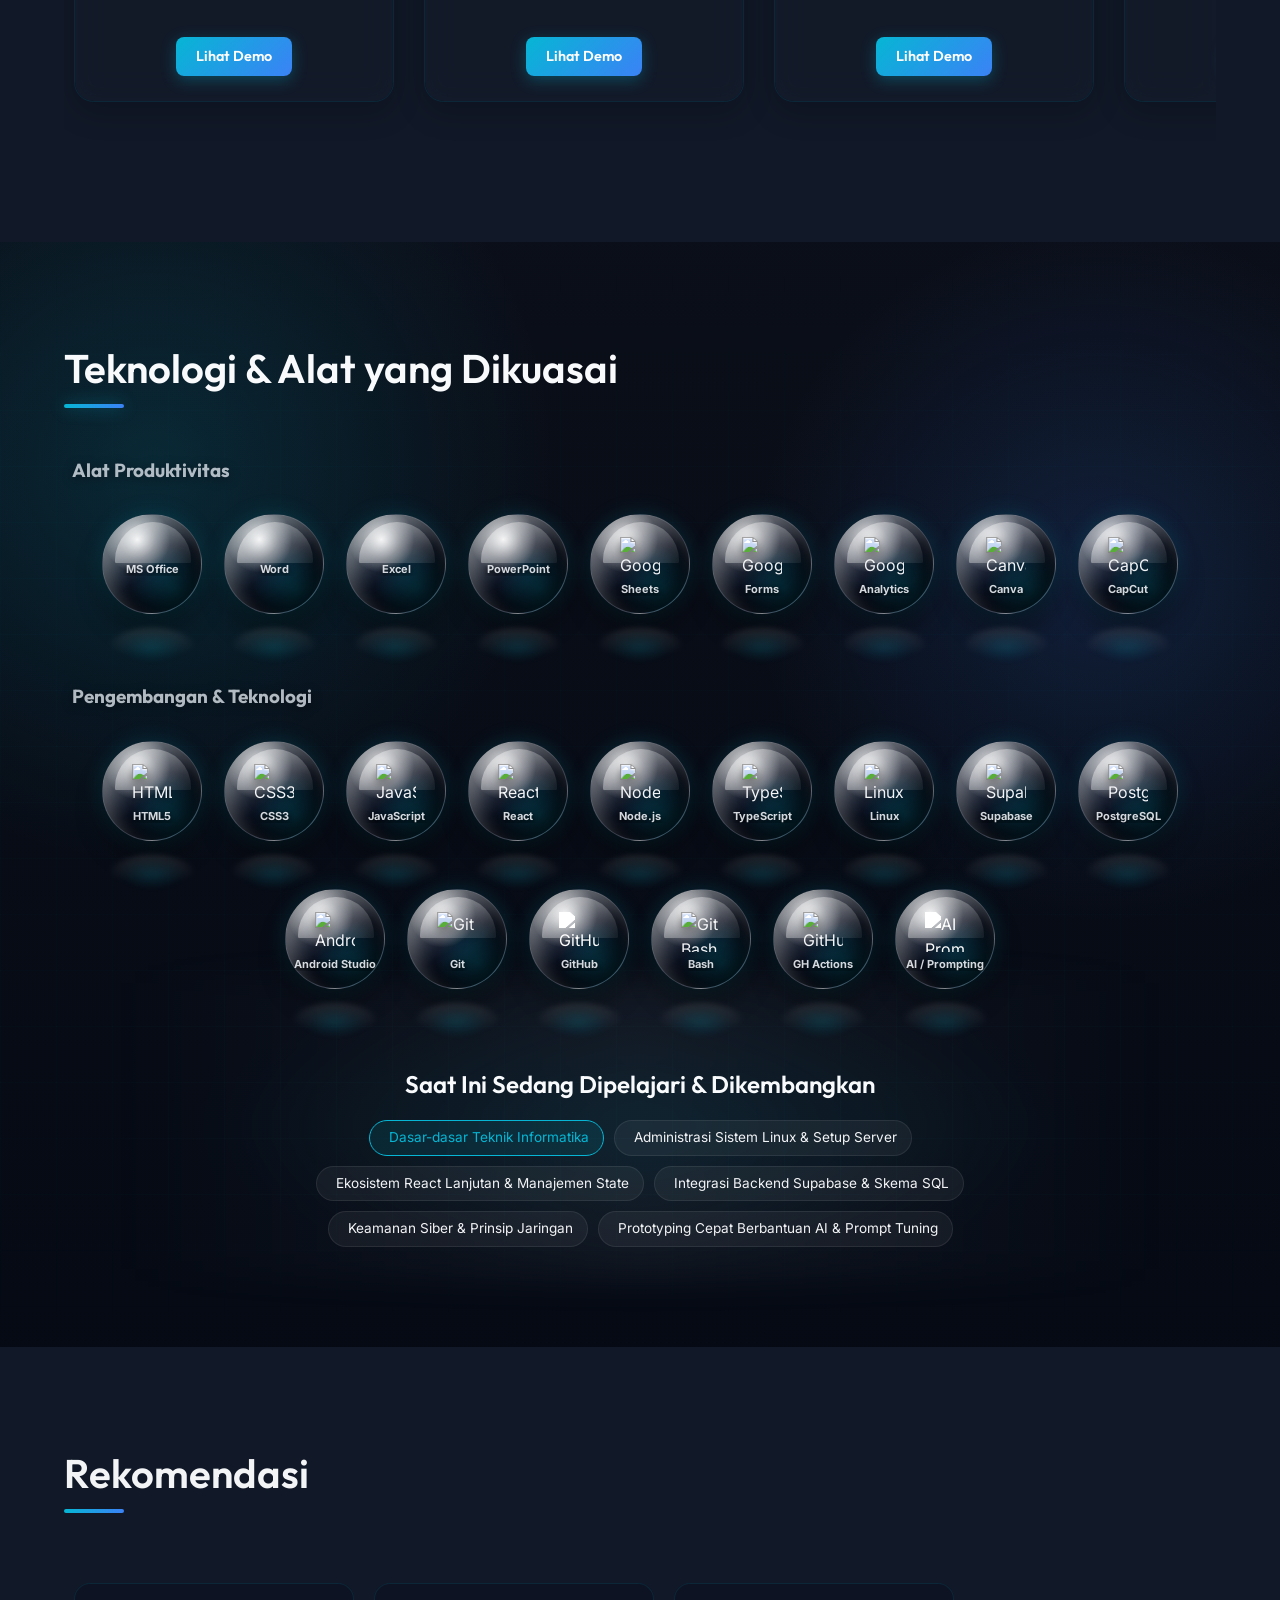
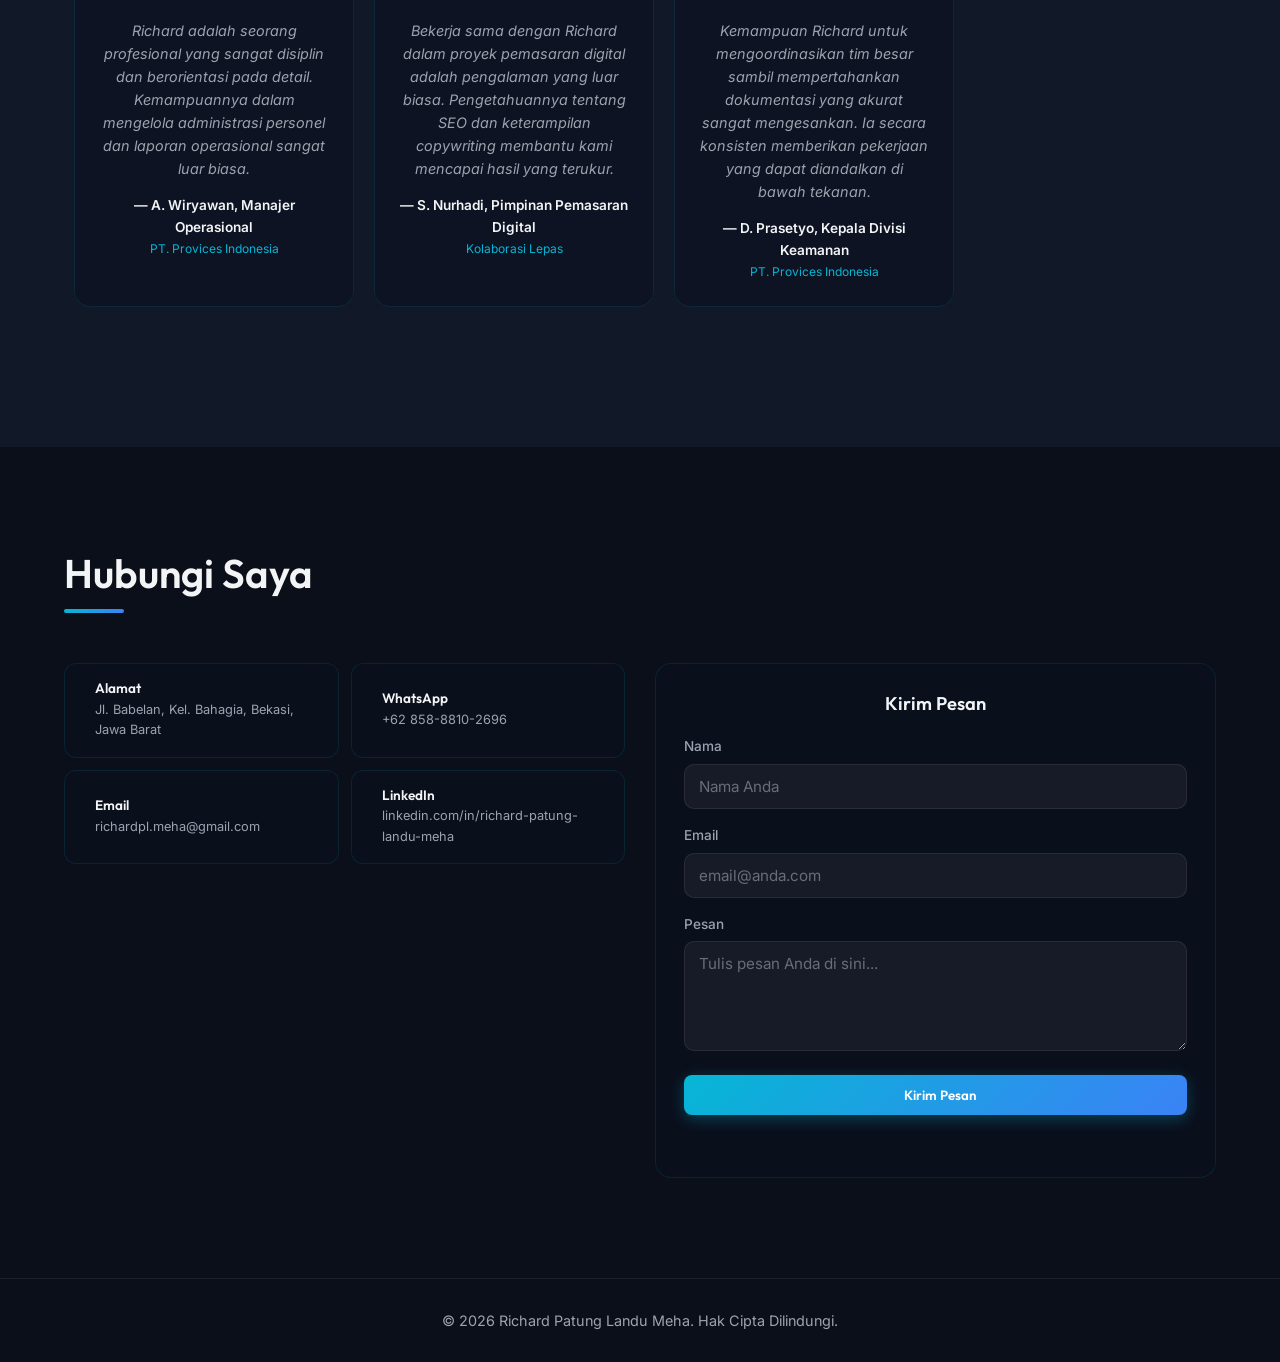
==== commit 3c483326: "feat: tambah SMP-JDC app (patroli barcode, pelaporan, komplain QR) ke cv-ats & portfolio, bahasa leb" ====
--- a/index.html
+++ b/index.html
@@ -734,6 +734,24 @@
                                 style="margin-top: 15px; padding: 8px 20px; font-size: 0.9rem;">Lihat Demo</a>
                         </div>
                     </div>
+                    <!-- Project 7 (SMP-JDC) -->
+                    <div class="web-card glow-border-card">
+                        <div class="web-image-container">
+                            <img loading="lazy" src="images/smpjdc-logo.png"
+                                alt="SMP-JDC" class="web-img" data-gallery="images/smpjdc-logo.png">
+                            <div class="web-img-overlay">
+                                <i class="ph ph-magnifying-glass-plus"></i>
+                            </div>
+                        </div>
+                        <div class="web-info">
+                            <span class="pill" style="background: rgba(6, 182, 212, 0.1); border-color: var(--accent-primary); color: var(--accent-primary); margin-bottom: 10px;">Proyek Produksi</span>
+                            <h3>SMP-JDC: Patroli Barcode, Pelaporan &amp; Komplain QR</h3>
+                            <p>Satu app all-in-one yang dipakai di Jakarta Design Center: patroli barcode scan QR di 26 titik, pelaporan temuan real-time ke dashboard Admin/SPV/Manajemen (pengganti buku mutasi manual), plus komplain QR untuk pengunjung &amp; tenant — cukup scan, langsung lapor tanpa login. React 18, Firebase, Capacitor, GPS anti-fraud, SOS darurat.</p>
+                            <a href="https://rihard-cyber.github.io/SMP-JDC/" target="_blank"
+                                rel="noopener noreferrer" class="btn btn-primary"
+                                style="margin-top: 15px; padding: 8px 20px; font-size: 0.9rem;">Lihat Demo</a>
+                        </div>
+                    </div>
                 </div>
             </div>
         </div>
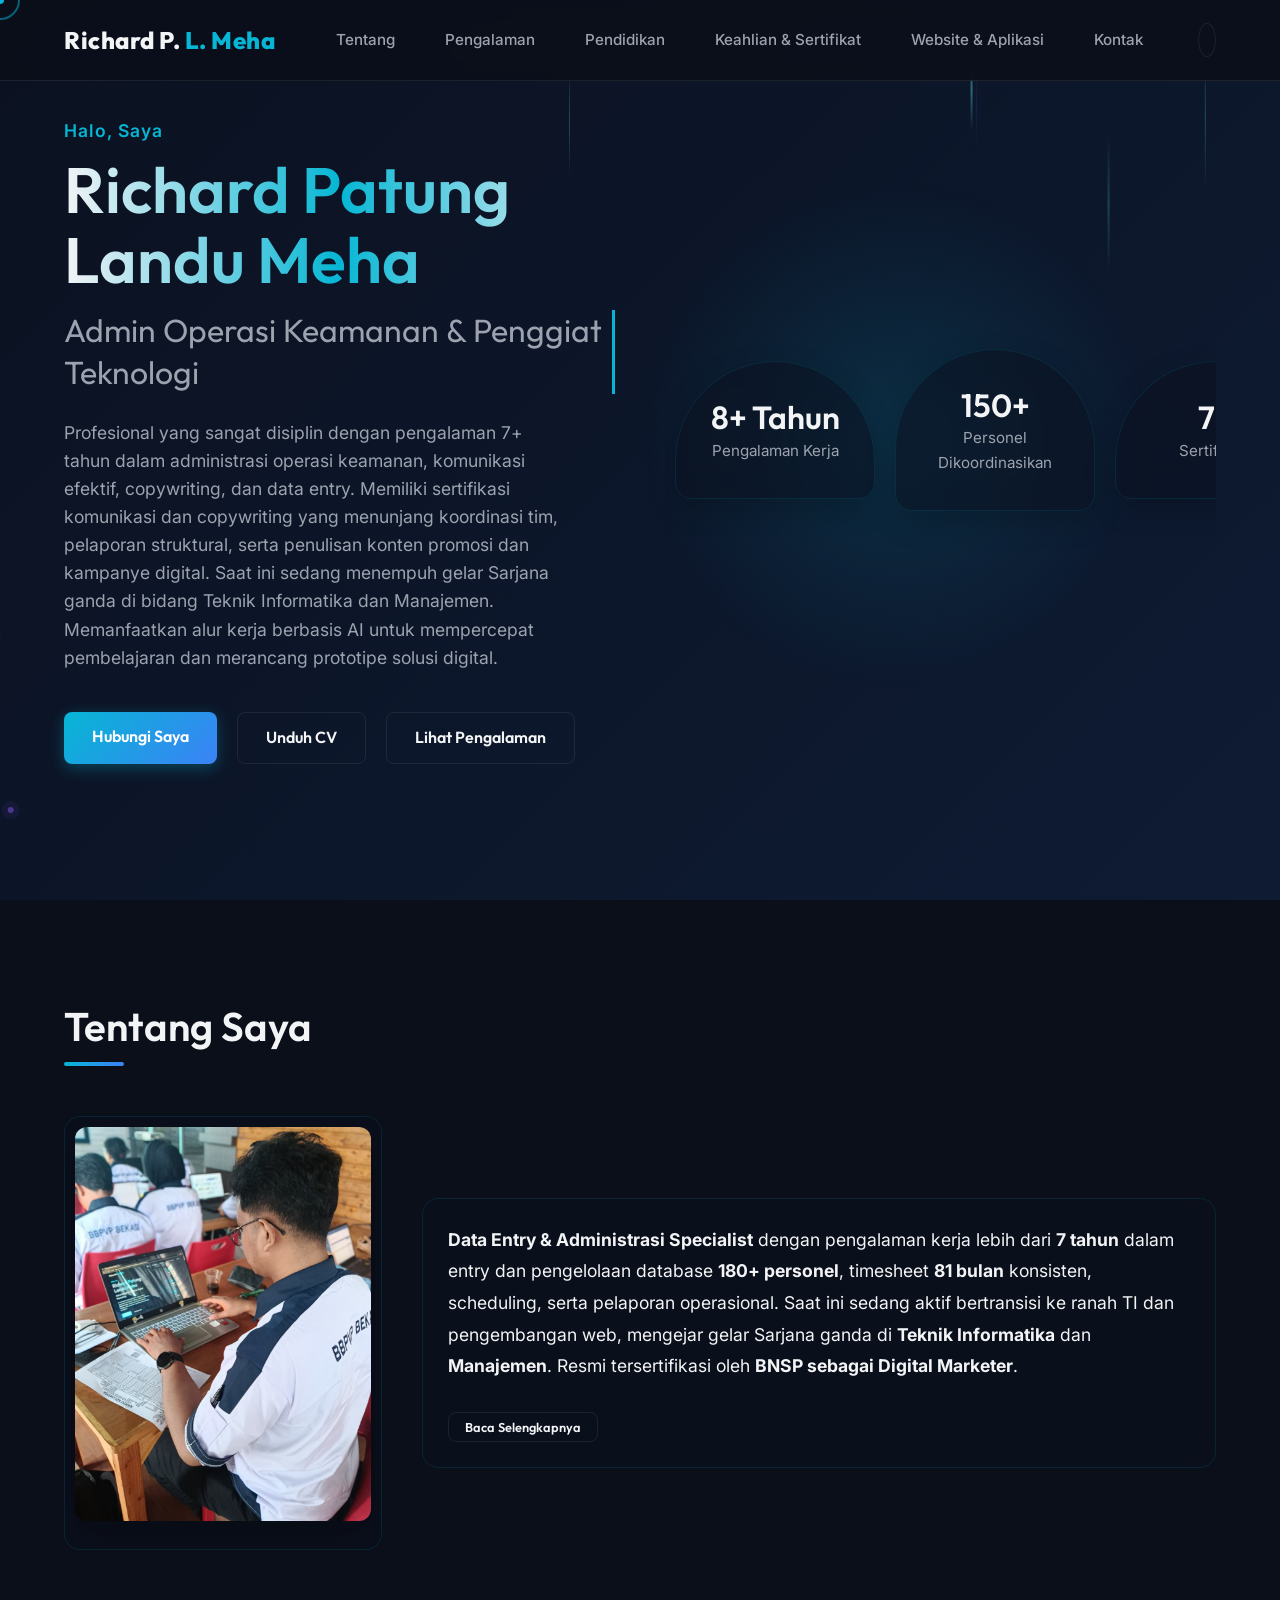
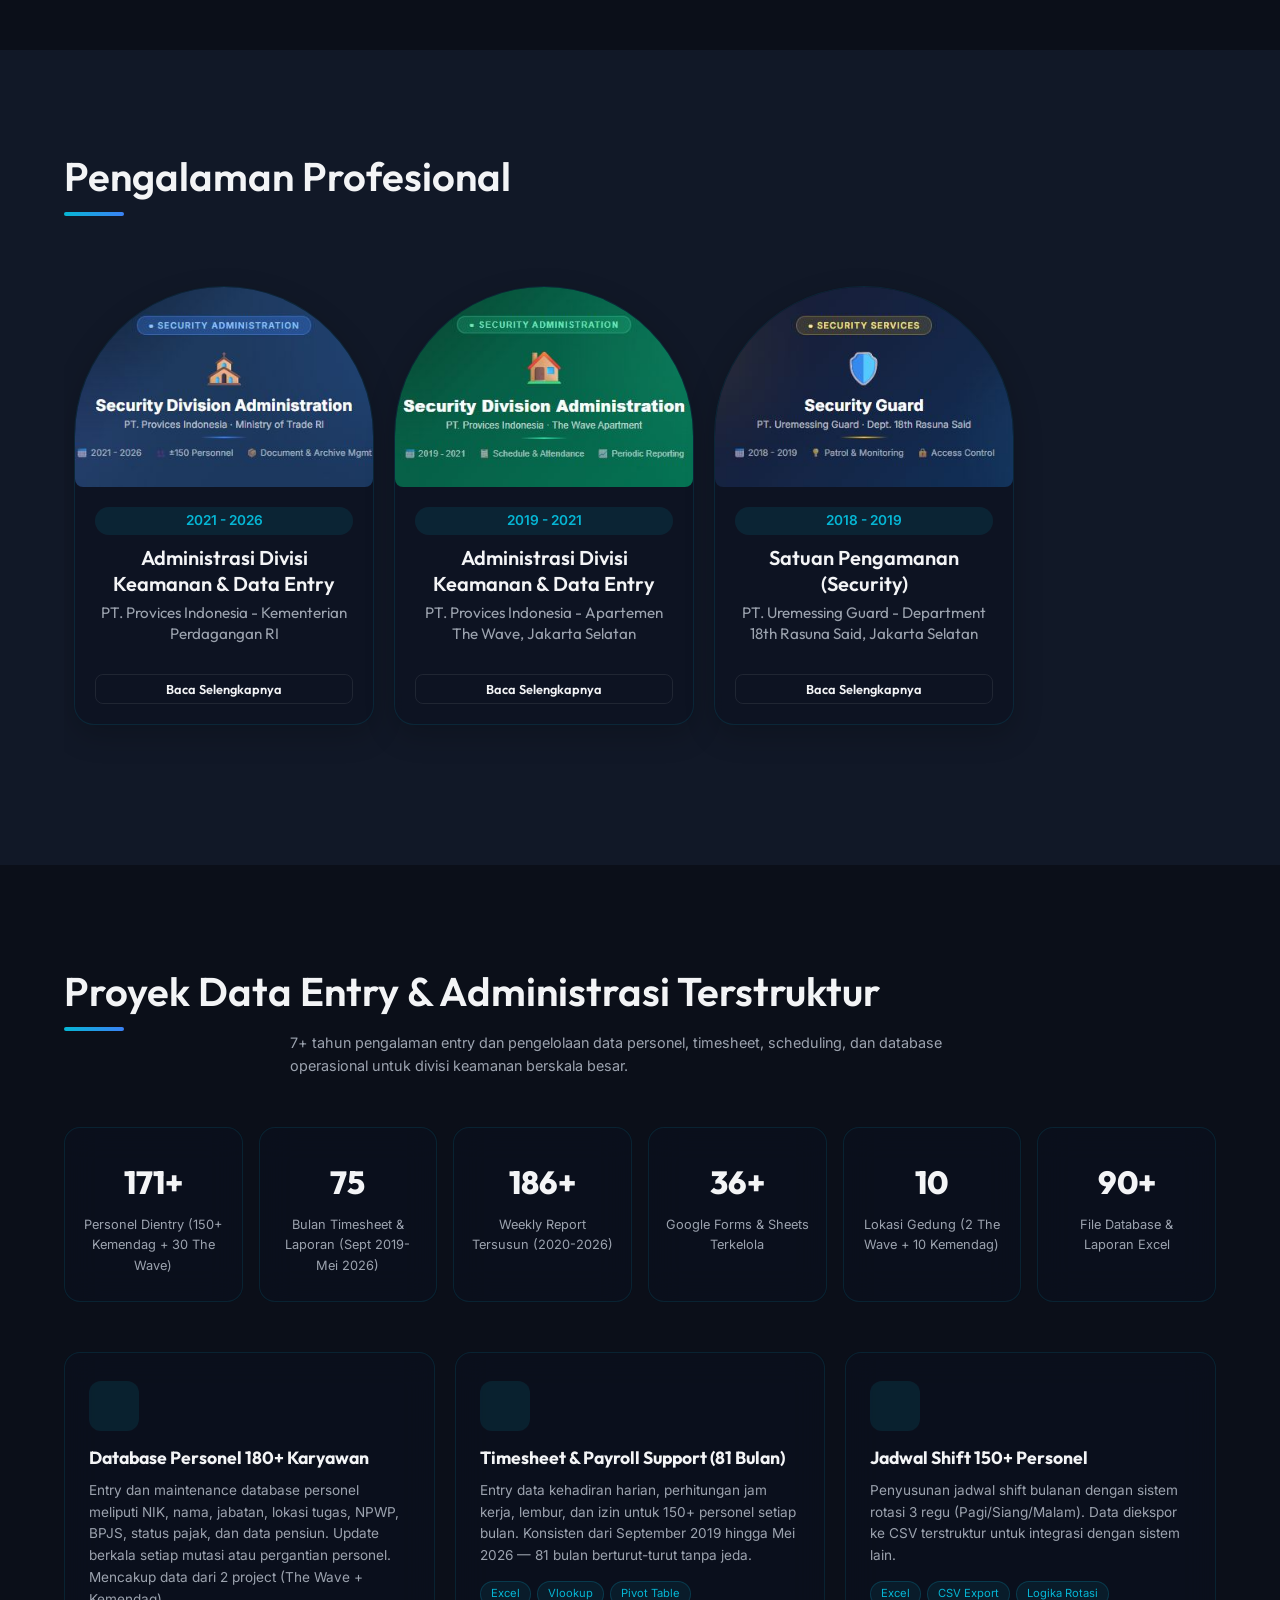
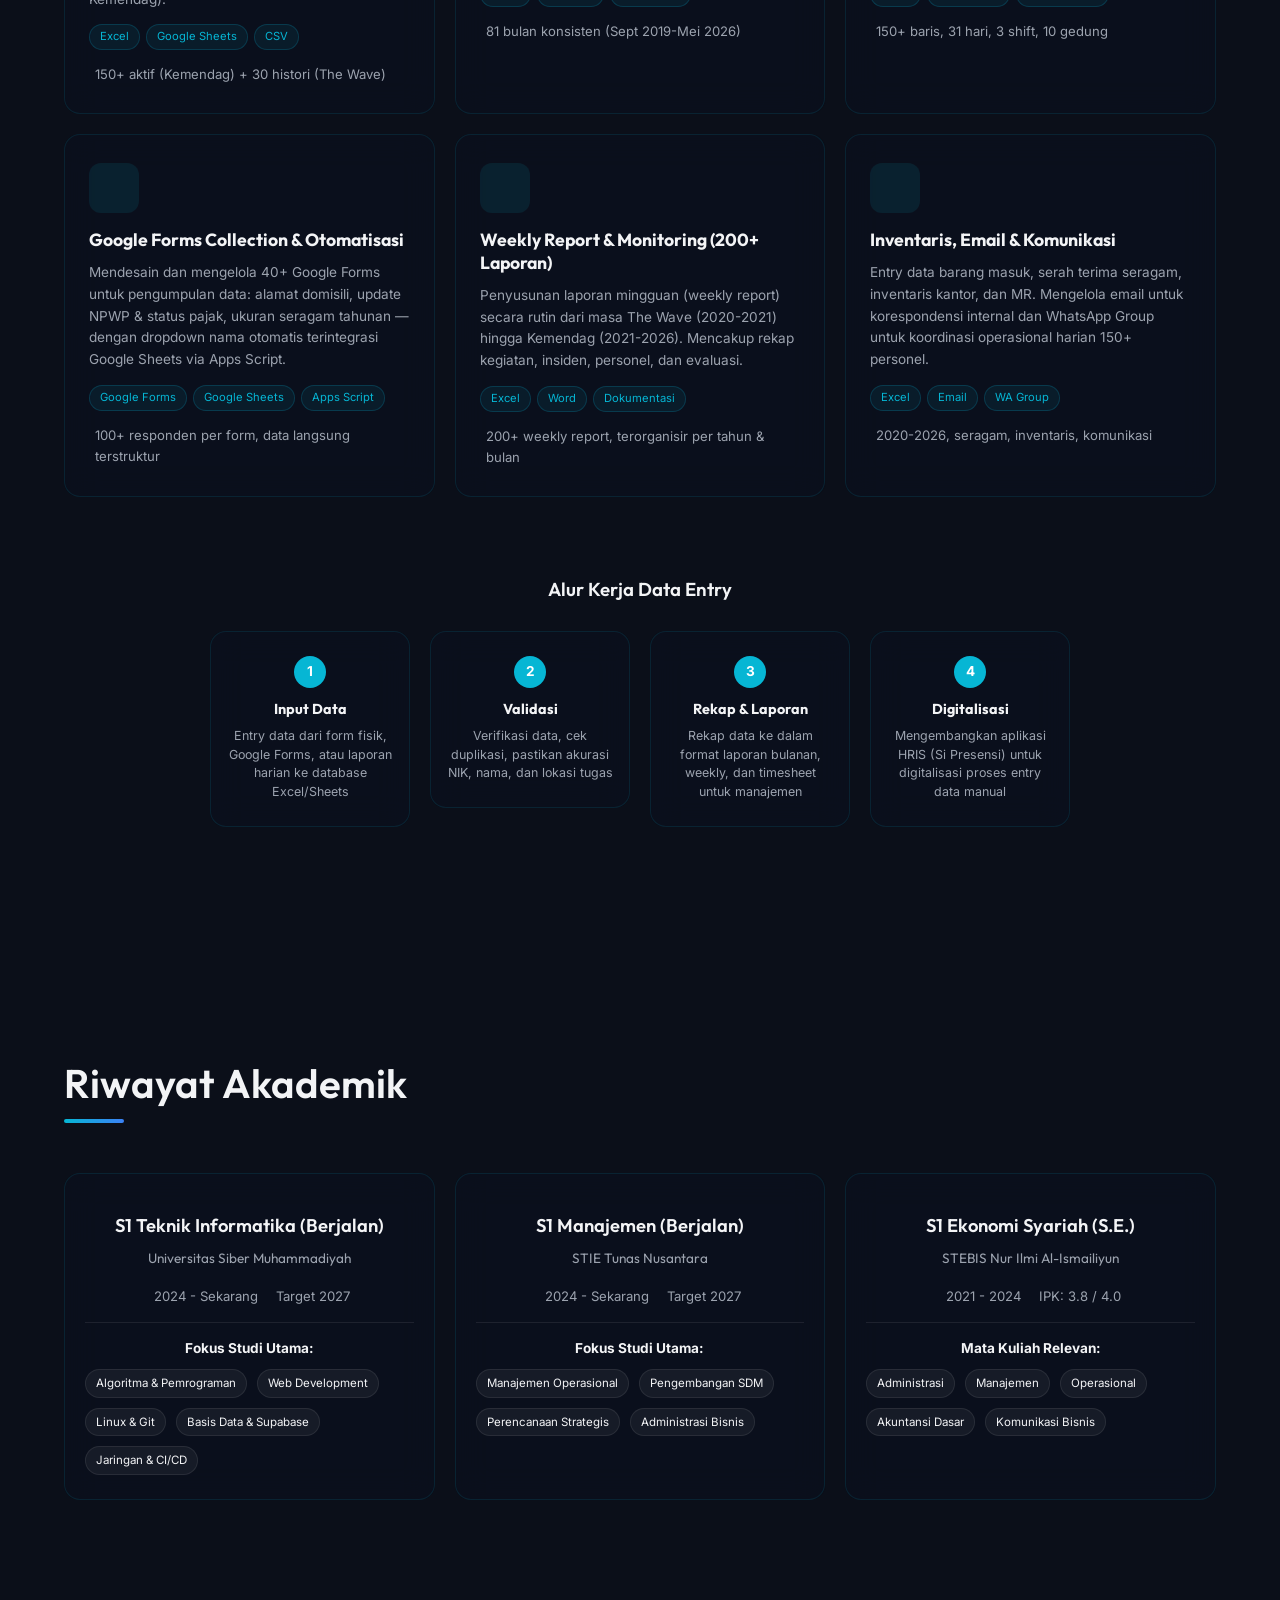
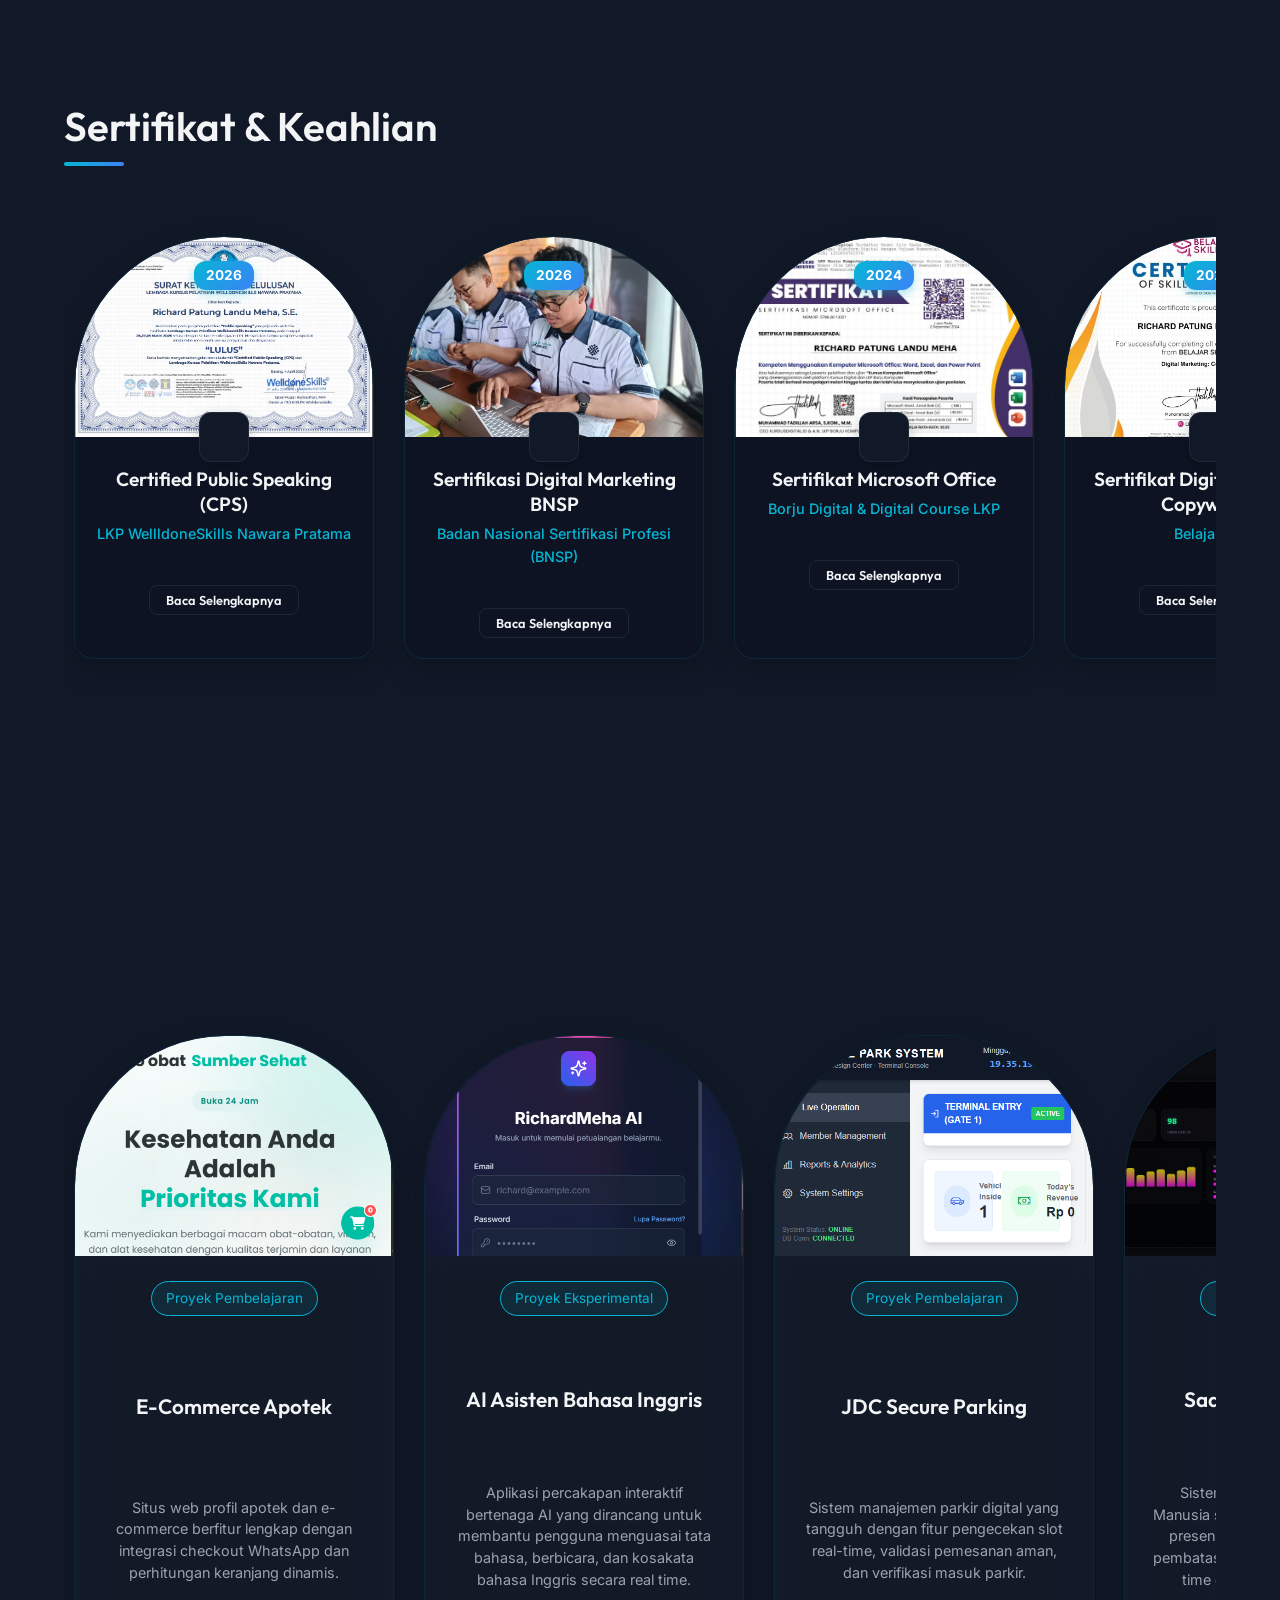
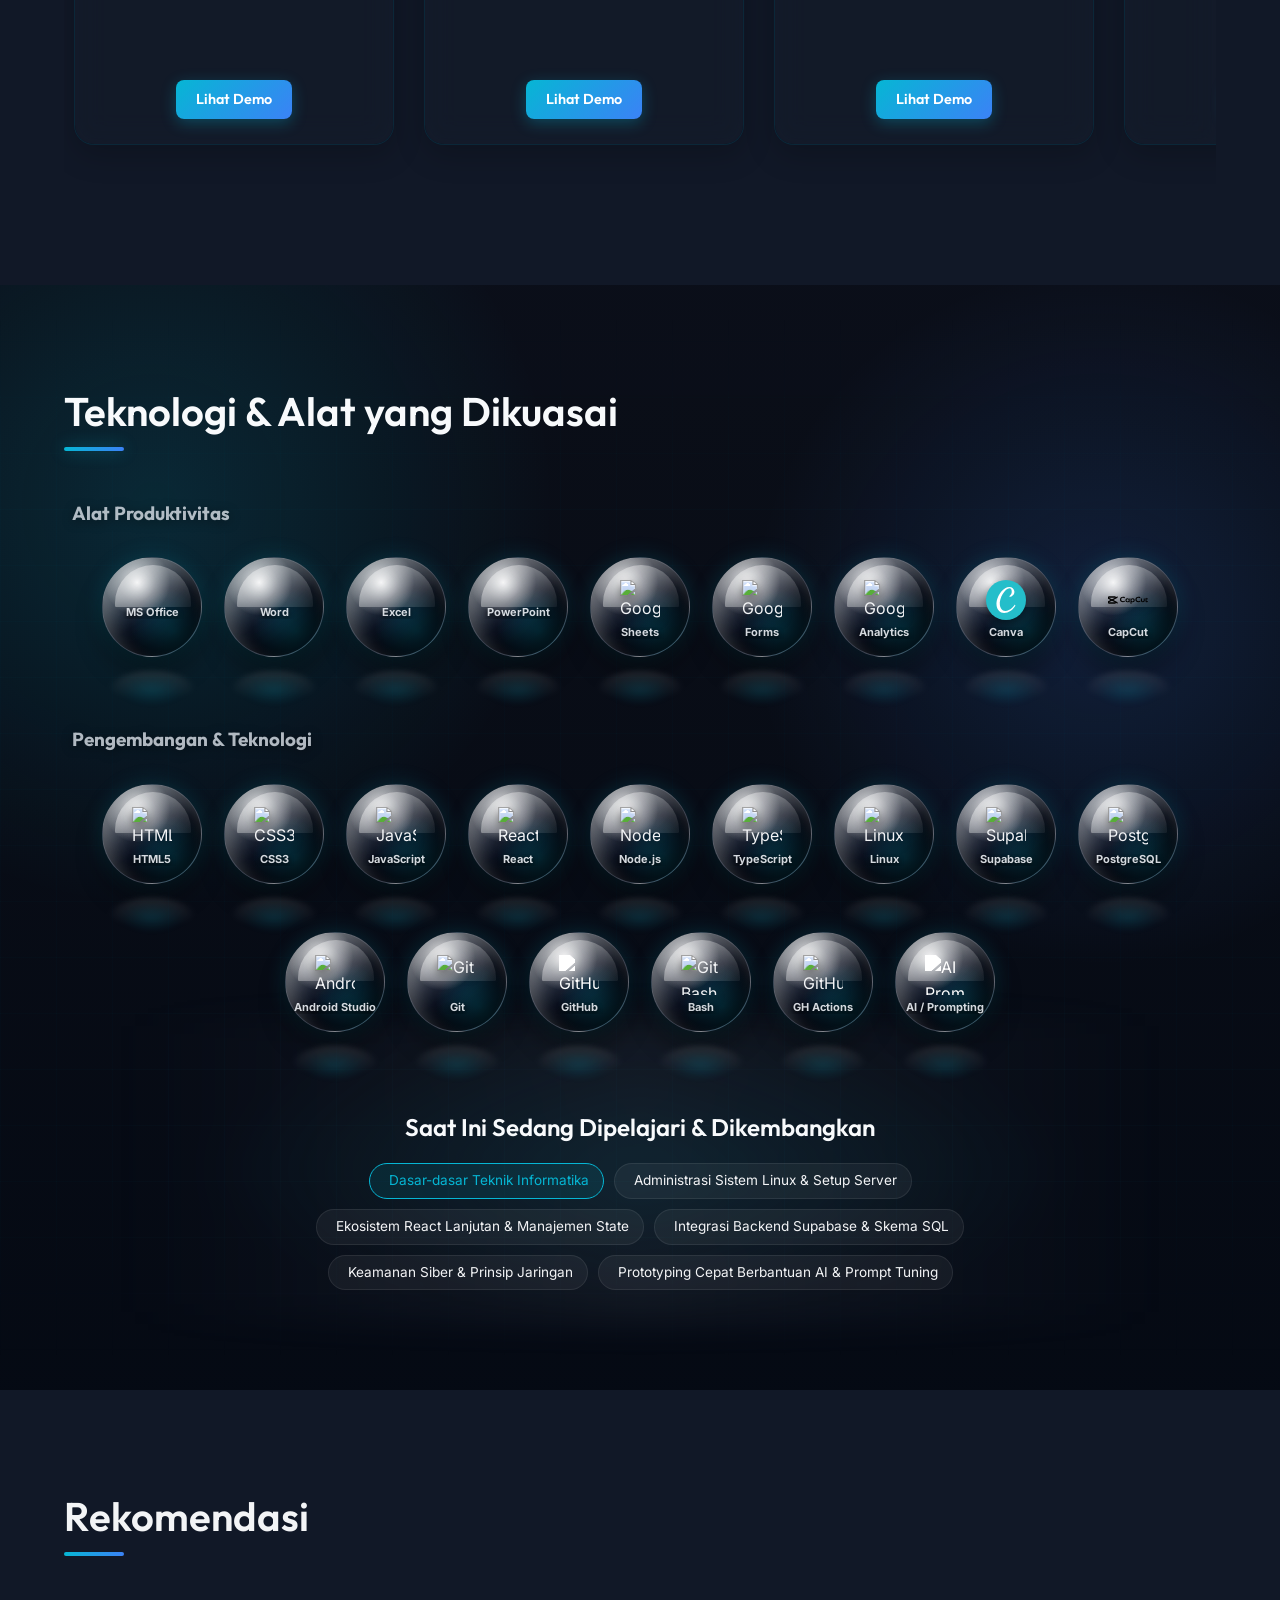
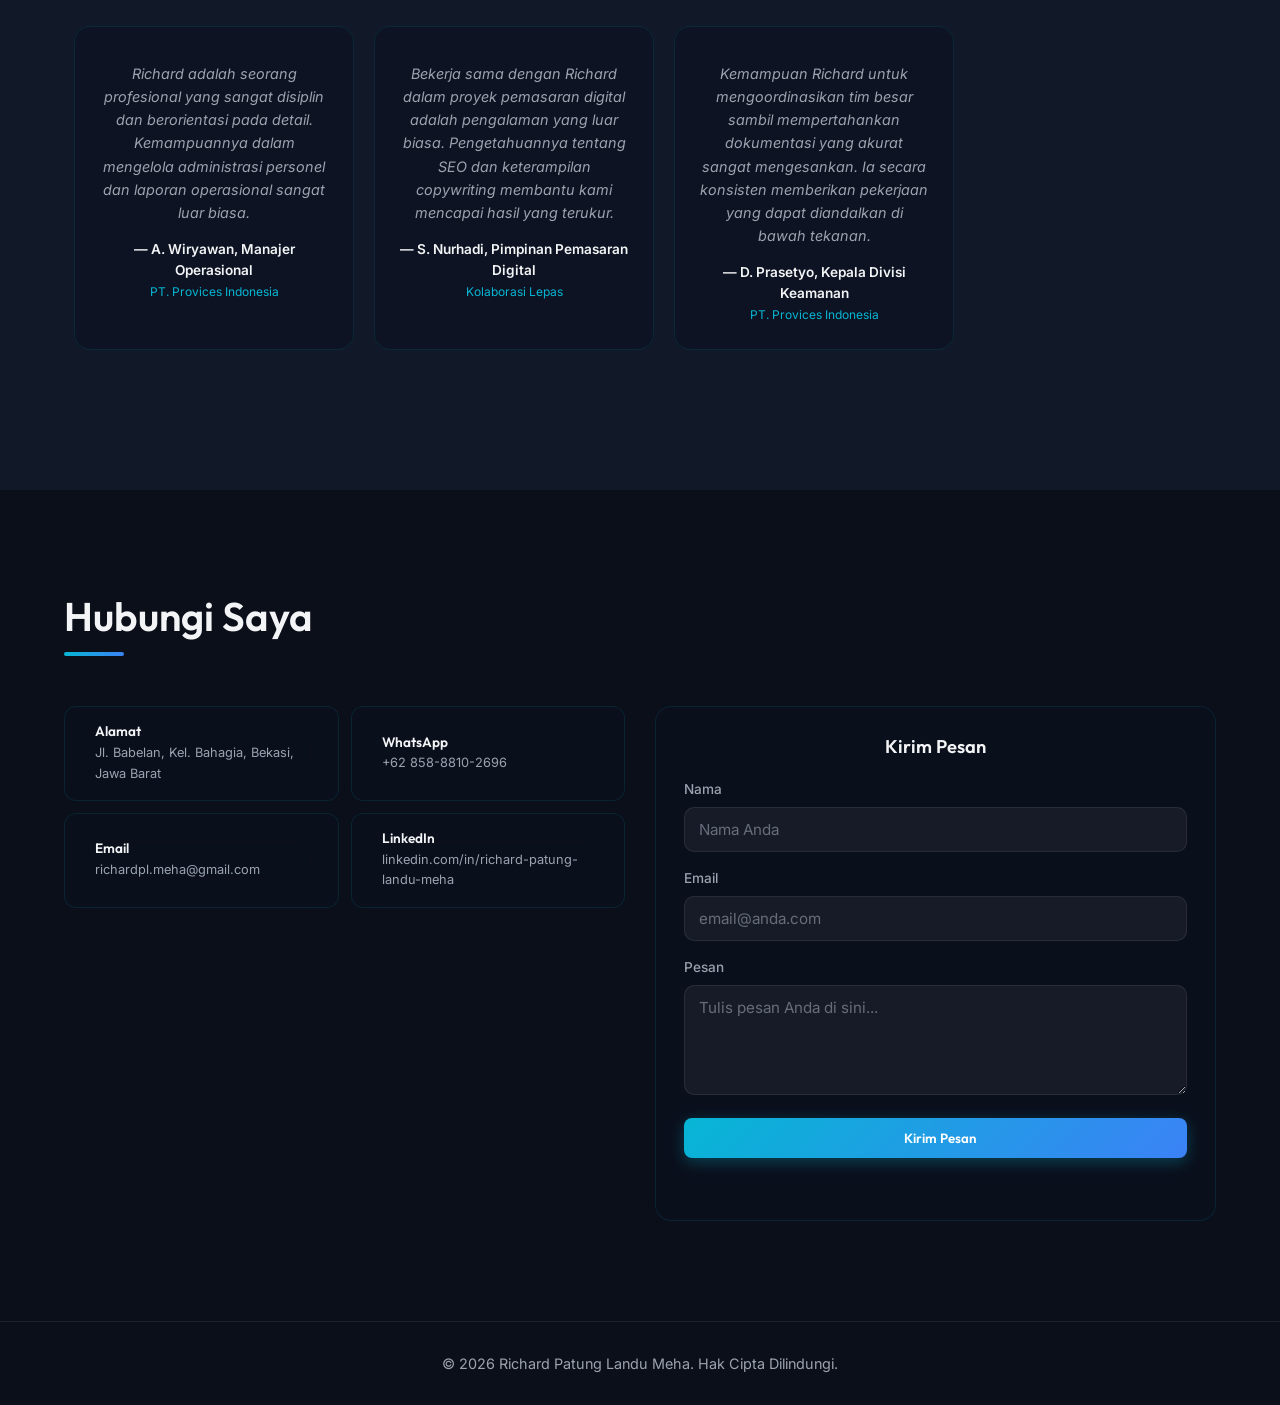
==== commit def11601: "penambahan" ====
--- a/index.html
+++ b/index.html
@@ -746,7 +746,7 @@
                         <div class="web-info">
                             <span class="pill" style="background: rgba(6, 182, 212, 0.1); border-color: var(--accent-primary); color: var(--accent-primary); margin-bottom: 10px;">Proyek Produksi</span>
                             <h3>SMP-JDC: Patroli Barcode, Pelaporan &amp; Komplain QR</h3>
-                            <p>Satu app all-in-one yang dipakai di Jakarta Design Center: patroli barcode scan QR di 26 titik, pelaporan temuan real-time ke dashboard Admin/SPV/Manajemen (pengganti buku mutasi manual), plus komplain QR untuk pengunjung &amp; tenant — cukup scan, langsung lapor tanpa login. React 18, Firebase, Capacitor, GPS anti-fraud, SOS darurat.</p>
+                            <p>Satu aplikasi all-in-one yang digunakan di Jakarta Design Center dengan 3 fungsi utama: (1) Patroli barcode (scan QR di 26 titik); (2) Pelaporan real-time ke dashboard Admin, SPV, dan Manajemen (tanpa buku mutasi manual); (3) Tiket &amp; komplain QR pengunjung, tamu, tenant, dan sorum tanpa login. Dilengkapi GPS anti-fraud, tombol SOS darurat dengan sirine, backup offline, dan build Android native via Capacitor.</p>
                             <a href="https://rihard-cyber.github.io/SMP-JDC/" target="_blank"
                                 rel="noopener noreferrer" class="btn btn-primary"
                                 style="margin-top: 15px; padding: 8px 20px; font-size: 0.9rem;">Lihat Demo</a>
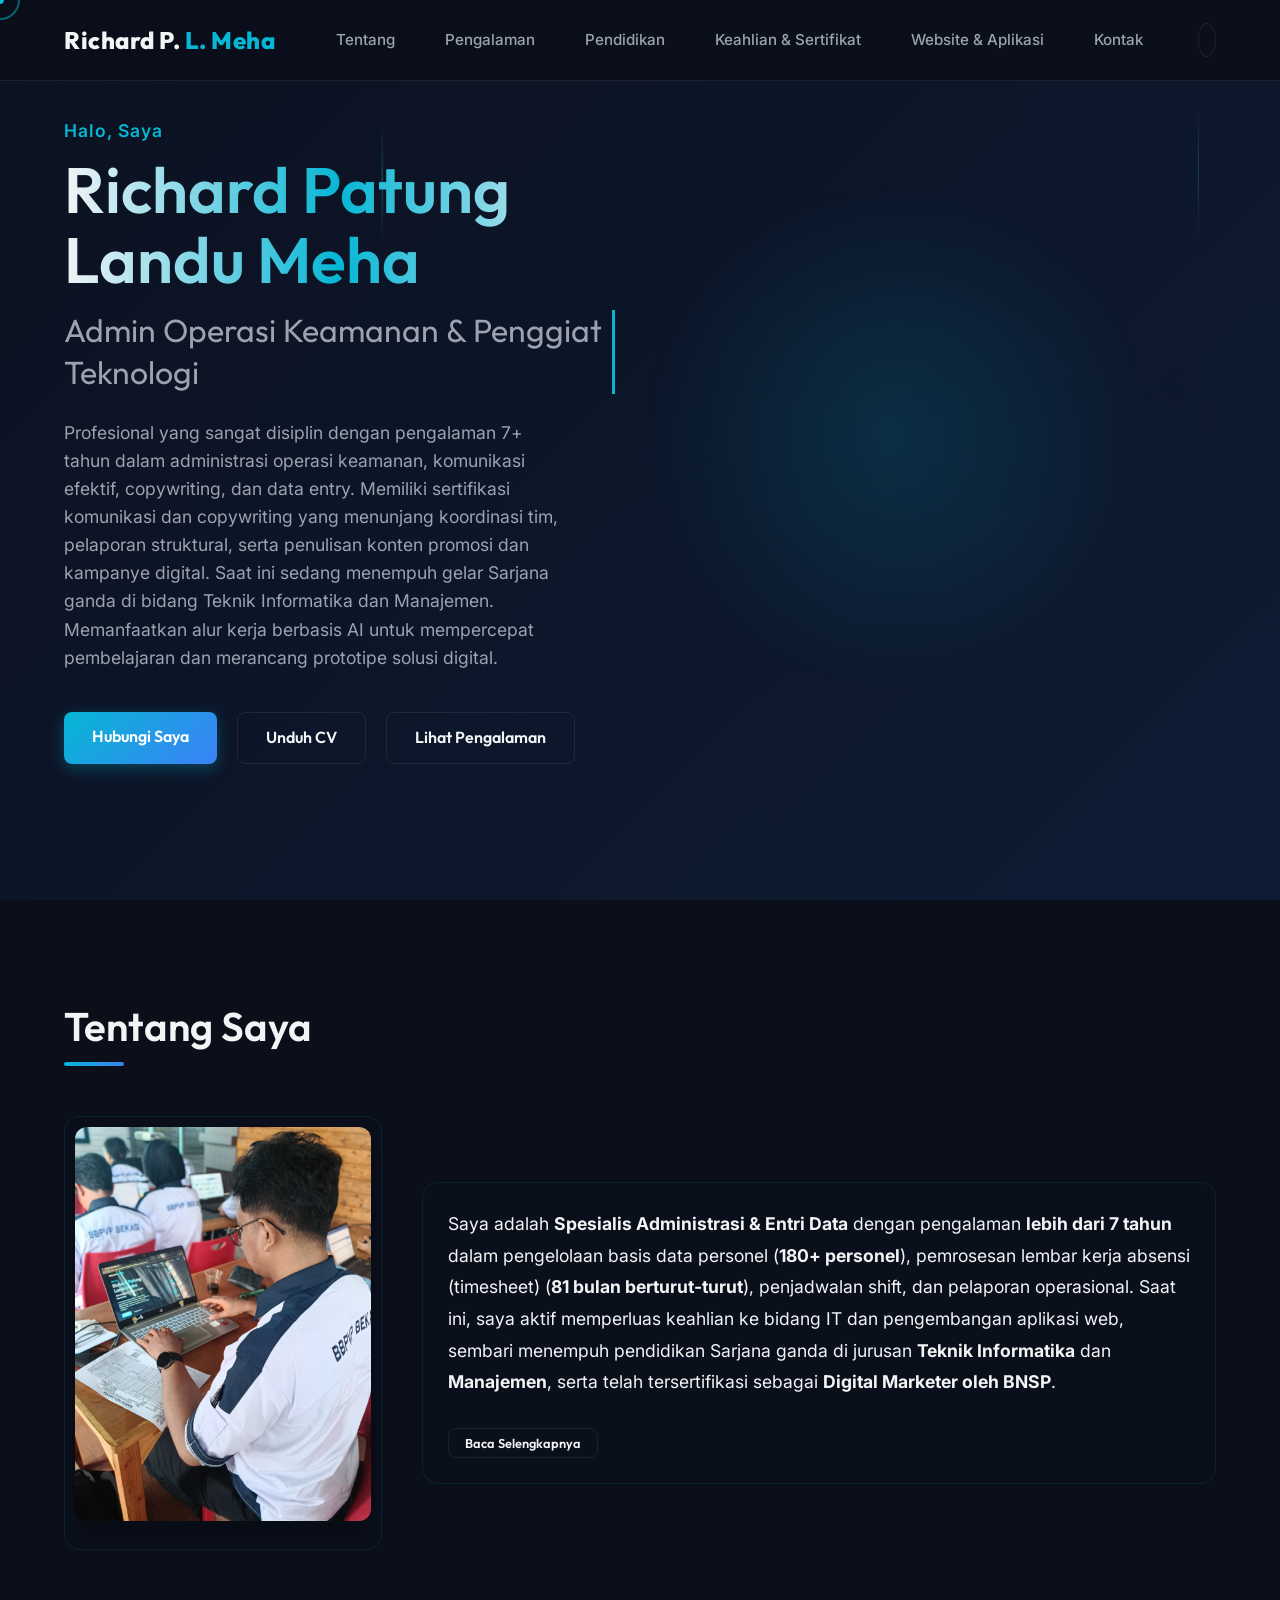
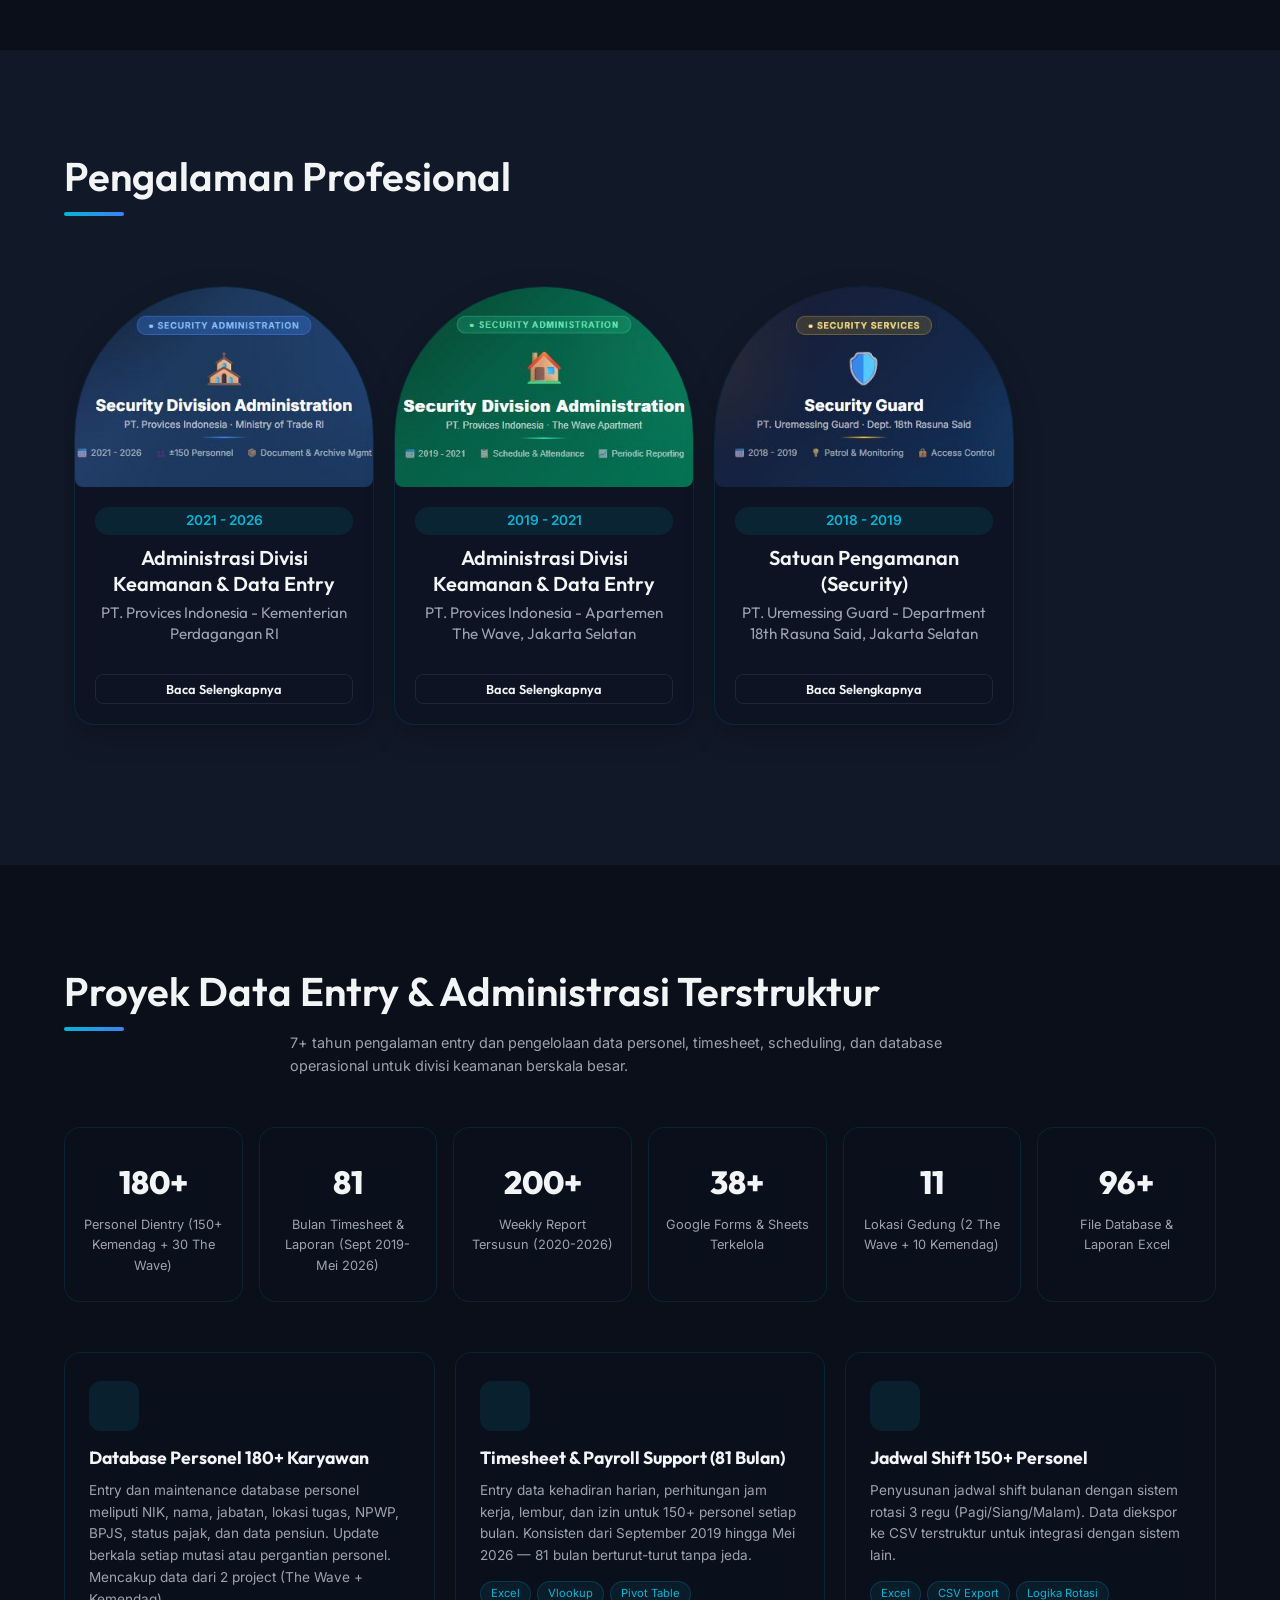
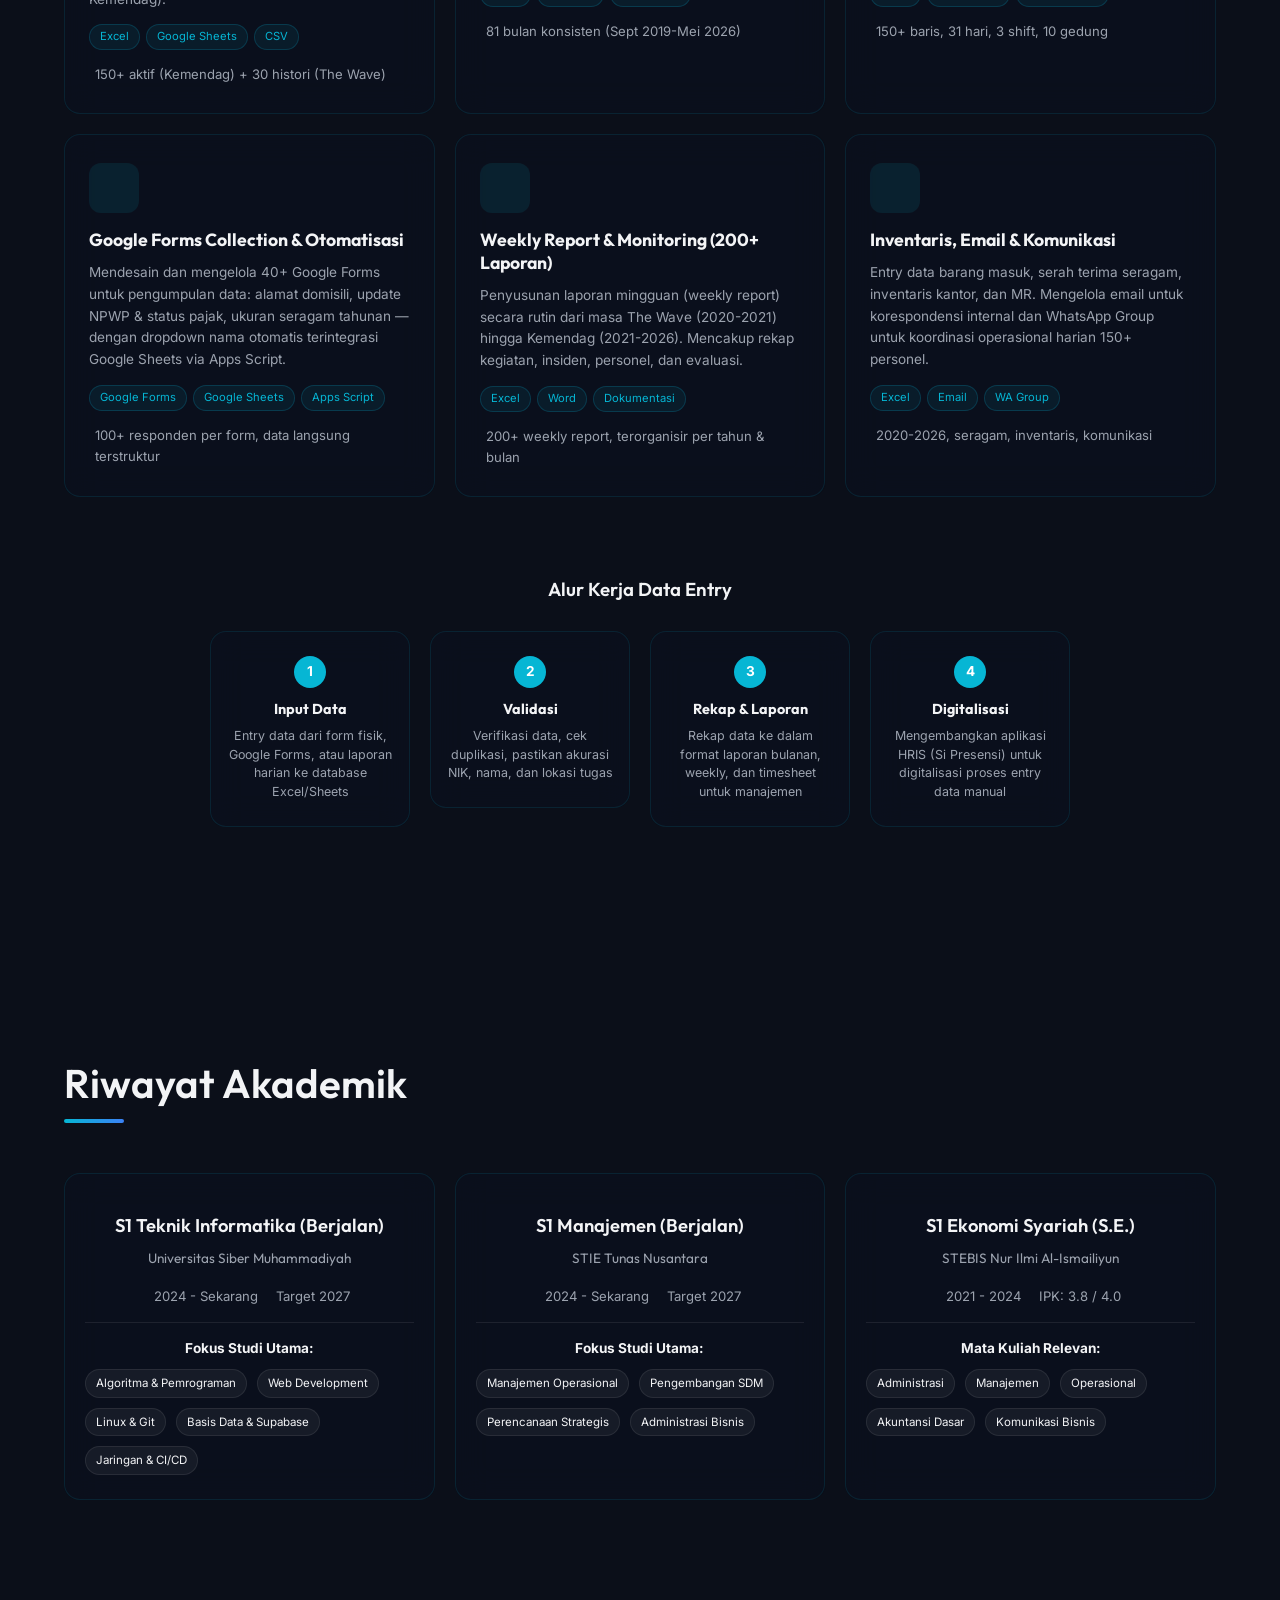
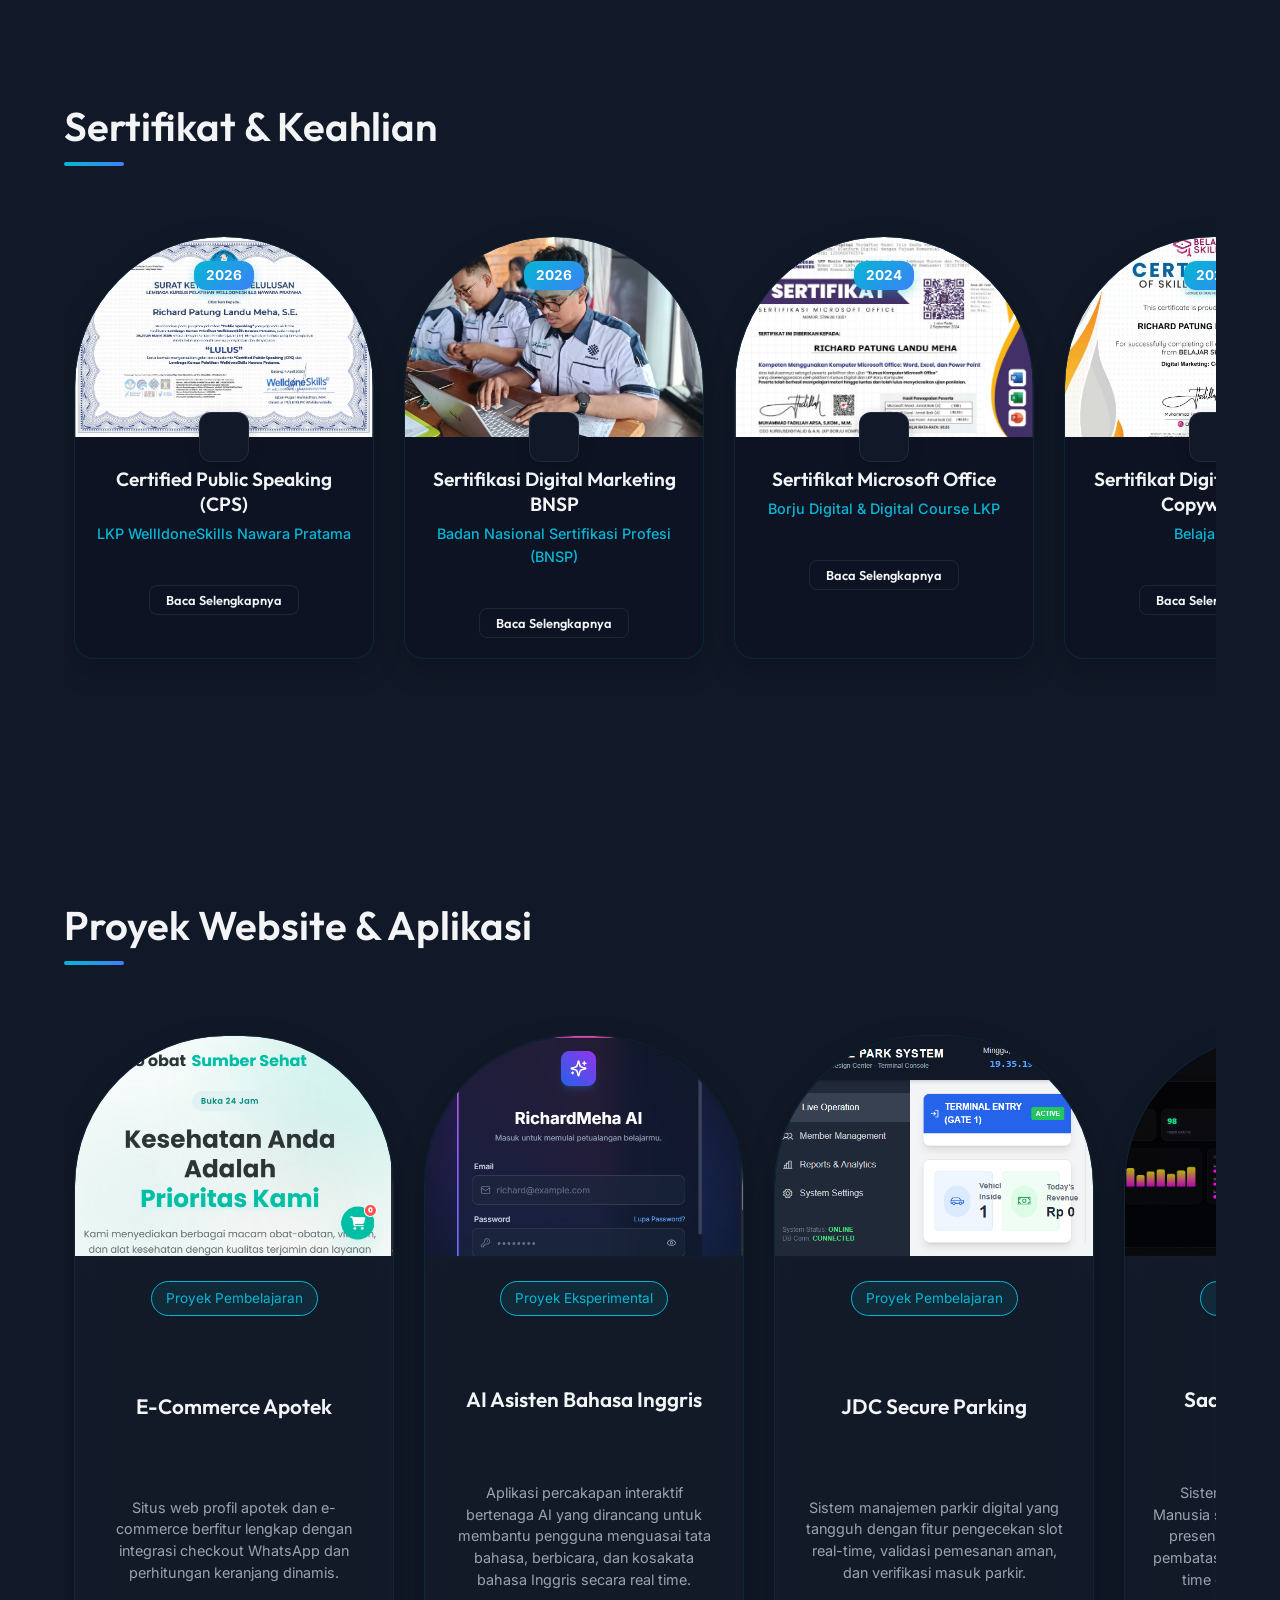
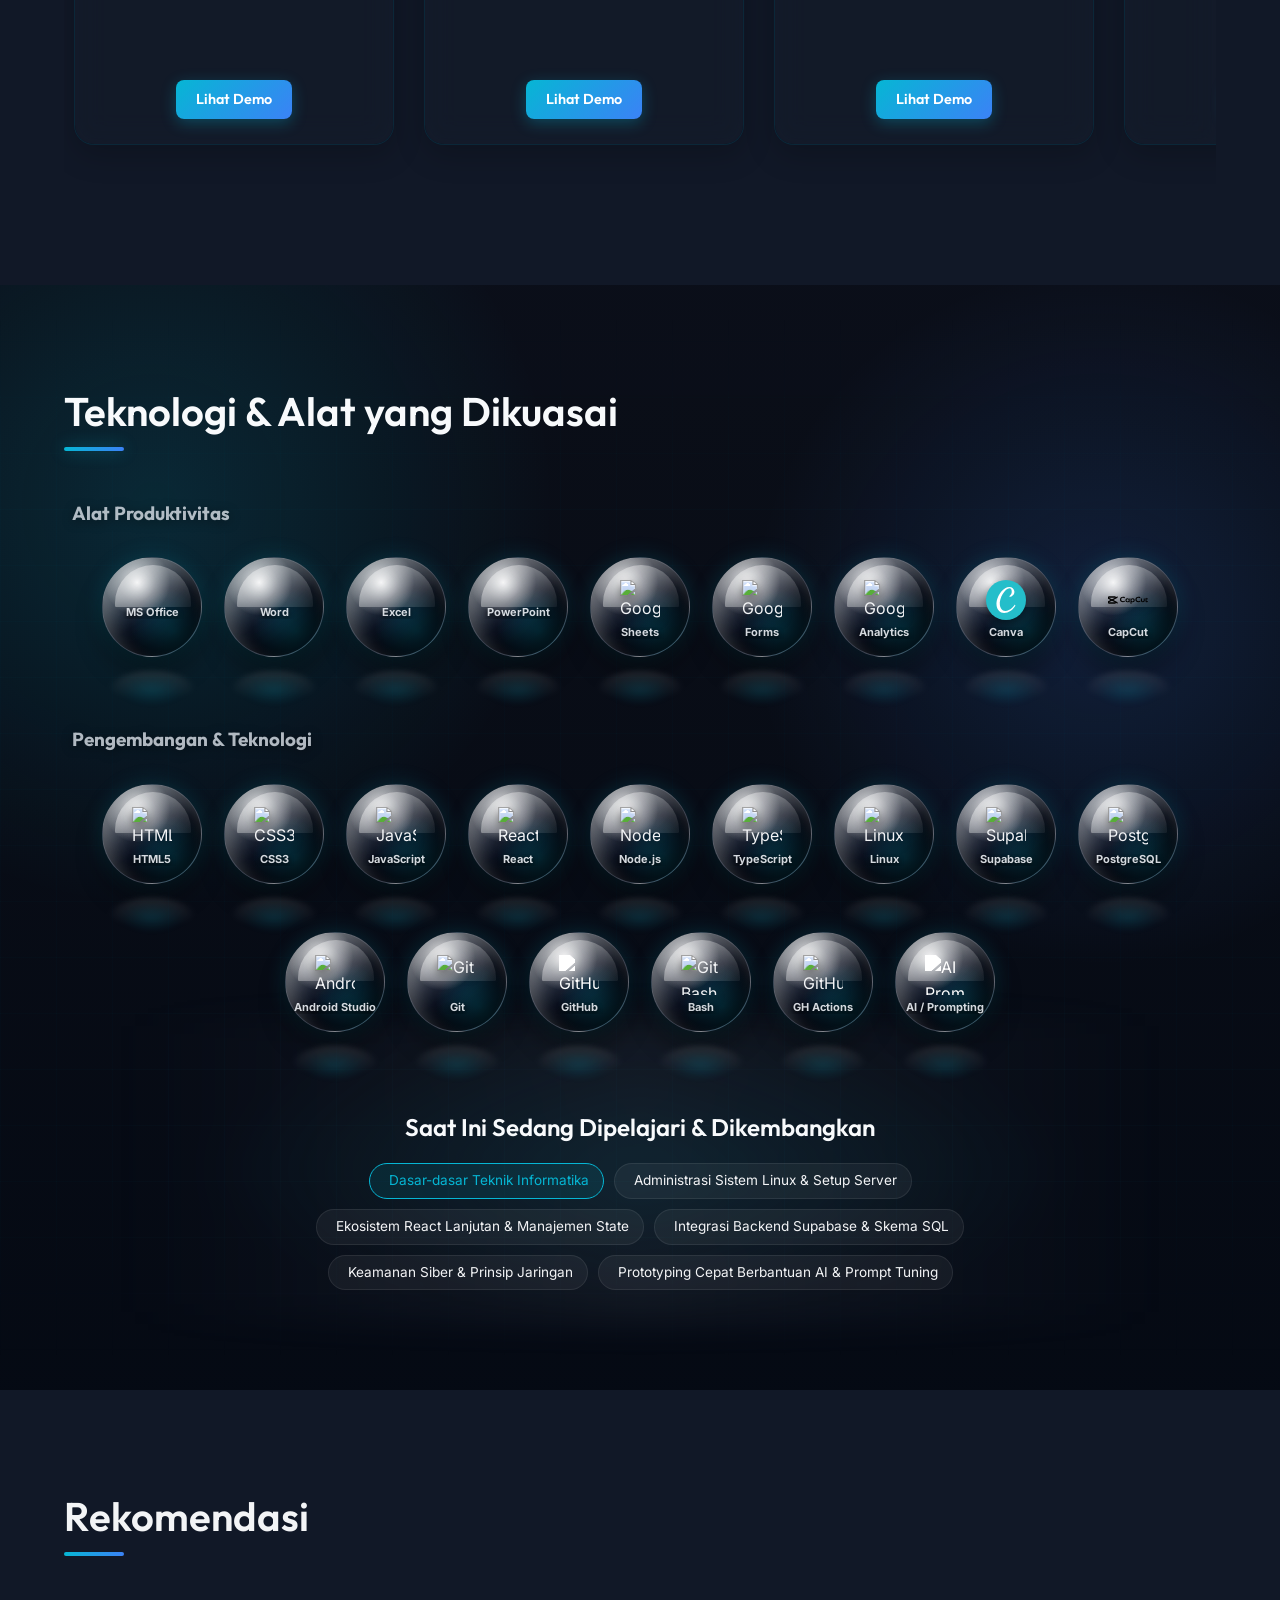
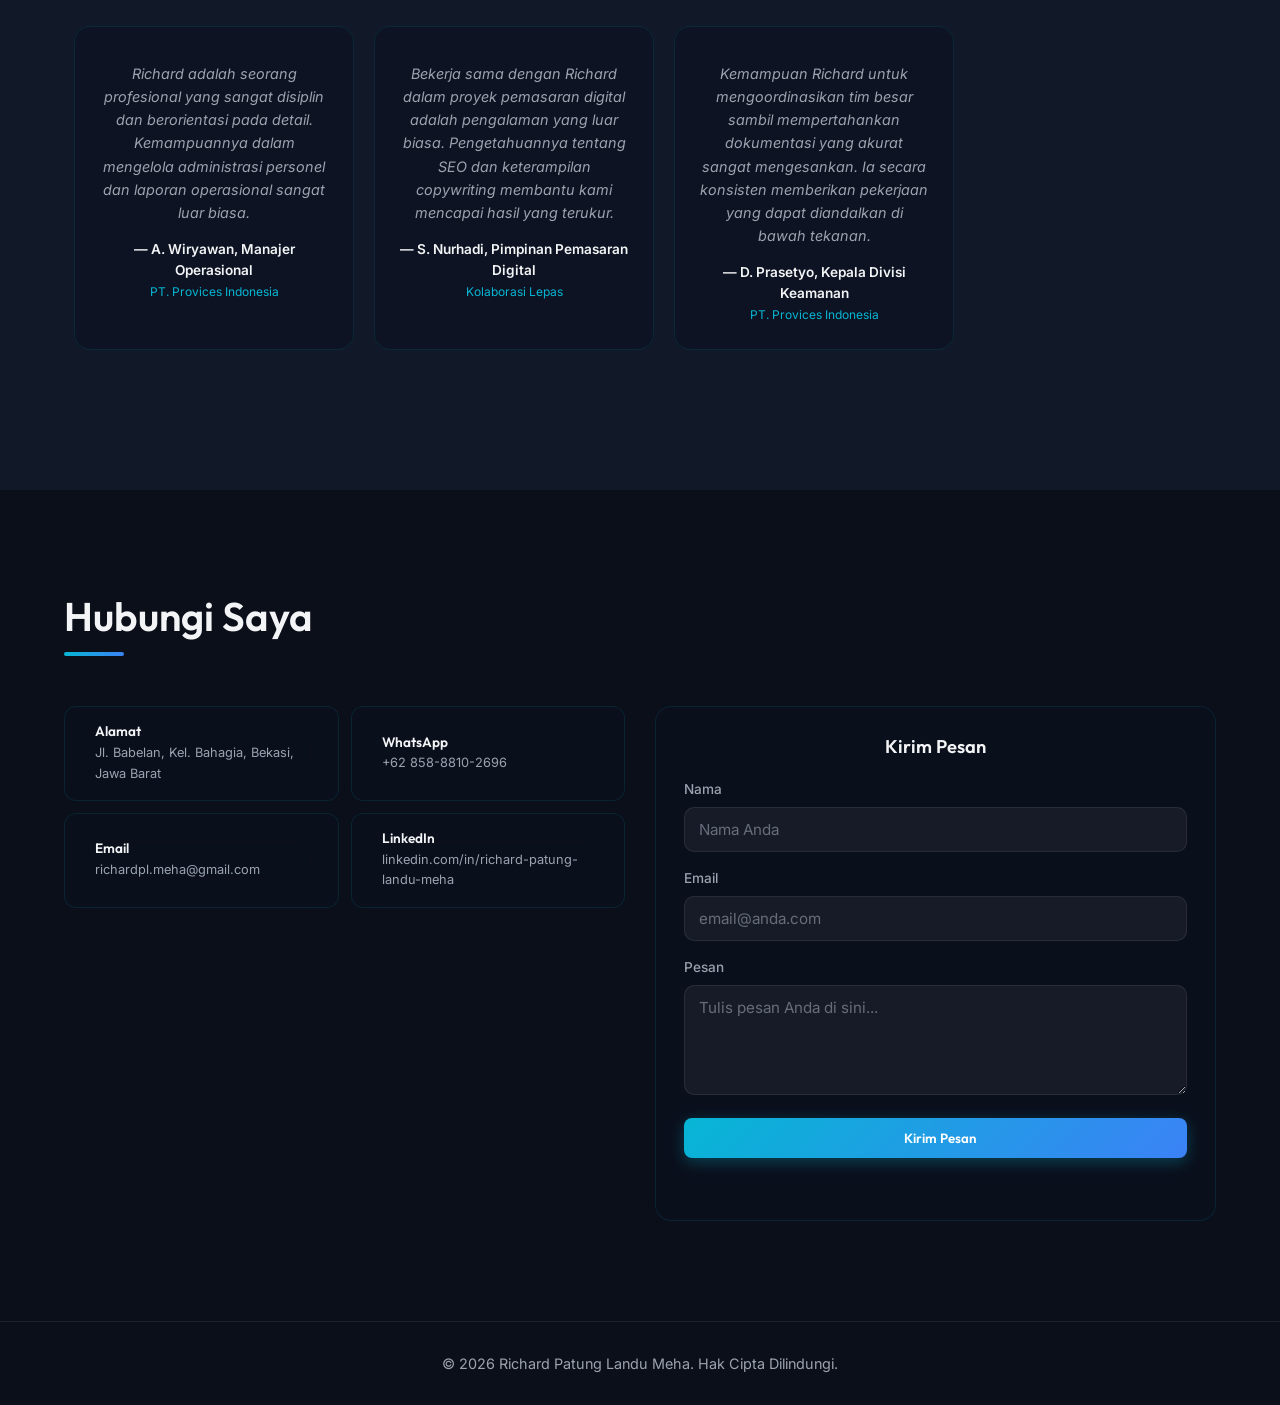
==== commit 4eff81d9: "style: translate and polish copywriting to formal Indonesian/English across portfolio and cv-ats" ====
--- a/index.html
+++ b/index.html
@@ -143,11 +143,11 @@
                     <p style="text-align:center; font-size:0.8rem; margin-top:10px; color:var(--text-secondary);"></p>
                 </div>
                 <div class="about-text glass-panel glow-border-card">
-                    <p><strong>Data Entry &amp; Administrasi Specialist</strong> dengan pengalaman kerja lebih dari <strong>7 tahun</strong> dalam entry dan pengelolaan database <strong>180+ personel</strong>, timesheet <strong>81 bulan</strong> konsisten, scheduling, serta pelaporan operasional. Saat ini sedang aktif bertransisi ke ranah TI dan pengembangan web, mengejar gelar Sarjana ganda di <strong>Teknik Informatika</strong> dan <strong>Manajemen</strong>. Resmi tersertifikasi oleh <strong>BNSP sebagai Digital Marketer</strong>.</p>
+                    <p>Saya adalah <strong>Spesialis Administrasi &amp; Entri Data</strong> dengan pengalaman <strong>lebih dari 7 tahun</strong> dalam pengelolaan basis data personel (<strong>180+ personel</strong>), pemrosesan lembar kerja absensi (timesheet) (<strong>81 bulan berturut-turut</strong>), penjadwalan shift, dan pelaporan operasional. Saat ini, saya aktif memperluas keahlian ke bidang IT dan pengembangan aplikasi web, sembari menempuh pendidikan Sarjana ganda di jurusan <strong>Teknik Informatika</strong> dan <strong>Manajemen</strong>, serta telah tersertifikasi sebagai <strong>Digital Marketer oleh BNSP</strong>.</p>
                     <div class="expandable-content">
-                        <p>Mahir menggunakan <strong>Microsoft Excel</strong> (Vlookup, Pivot Table, Data Validation), <strong>Google Workspace</strong> (Sheets, Forms, Apps Script untuk otomatisasi dropdown), serta menyusun 200+ laporan mingguan dan bulanan. Mengelola koordinasi operasional 150+ personel di 10 gedung melalui email dan WhatsApp Group.</p>
-                        <p>Seorang pembelajar yang sangat disiplin yang menggunakan <strong>alur kerja pengembangan berbasis AI (Vibe Coding)</strong> untuk merancang prototipe perangkat lunak — termasuk aplikasi HRIS digital (Si Presensi) yang mendigitalisasi proses entry data absensi manual. Saya menggabungkan presisi data entry & logistik operasional dengan teknologi modern untuk membangun solusi digital yang praktis sekaligus dapat diandalkan.</p>
-                        <p>Sebagai mahasiswa aktif <strong>Teknik Informatika</strong> (Universitas Siber Muhammadiyah) dan <strong>Manajemen</strong> (STIE Tunas Nusantara), saya mengeksplorasi stack pengembangan modern — termasuk React, Node.js, Supabase, PostgreSQL, dan administrasi sistem Linux — bersama dengan penerapan proyek dunia nyata melalui GitHub Actions.</p>
+                        <p>Saya memiliki keahlian mendalam dalam mengoperasikan <strong>Microsoft Excel</strong> (seperti fungsi Vlookup, Pivot Tables, dan Validasi Data), <strong>Google Workspace</strong> (Docs, Sheets, Forms, serta Apps Script untuk otomatisasi dropdown), dan telah menyusun lebih dari 200 laporan mingguan maupun bulanan. Selain itu, saya berpengalaman mengoordinasikan operasional lebih dari 150 personel yang tersebar di 10 gedung melalui media email dan komunikasi grup.</p>
+                        <p>Sebagai pembelajar yang berdisiplin tinggi, saya memanfaatkan alur kerja pengembangan berbantuan AI (<strong>AI-assisted development / Vibe Coding</strong>) untuk membuat prototipe solusi digital secara cepat—salah satunya adalah aplikasi presensi HRIS (Si Presensi) untuk mendigitalisasi entri data kehadiran manual. Saya menggabungkan ketelitian entri data dan logistik operasional dengan teknologi modern untuk menghadirkan solusi yang praktis dan andal.</p>
+                        <p>Dalam studi akademik di jurusan <strong>Teknik Informatika</strong> (Universitas Siber Muhammadiyah) dan <strong>Manajemen</strong> (STIE Tunas Nusantara), saya aktif mengeksplorasi ekosistem web modern seperti React, Node.js, Supabase, PostgreSQL, administrasi sistem Linux, hingga alur kerja CI/CD menggunakan GitHub Actions.</p>
                     </div>
                     <button class="btn btn-secondary btn-sm read-more-btn"
                         style="margin-top: 15px; font-size: 0.8rem; padding: 6px 16px;">Baca Selengkapnya</button>
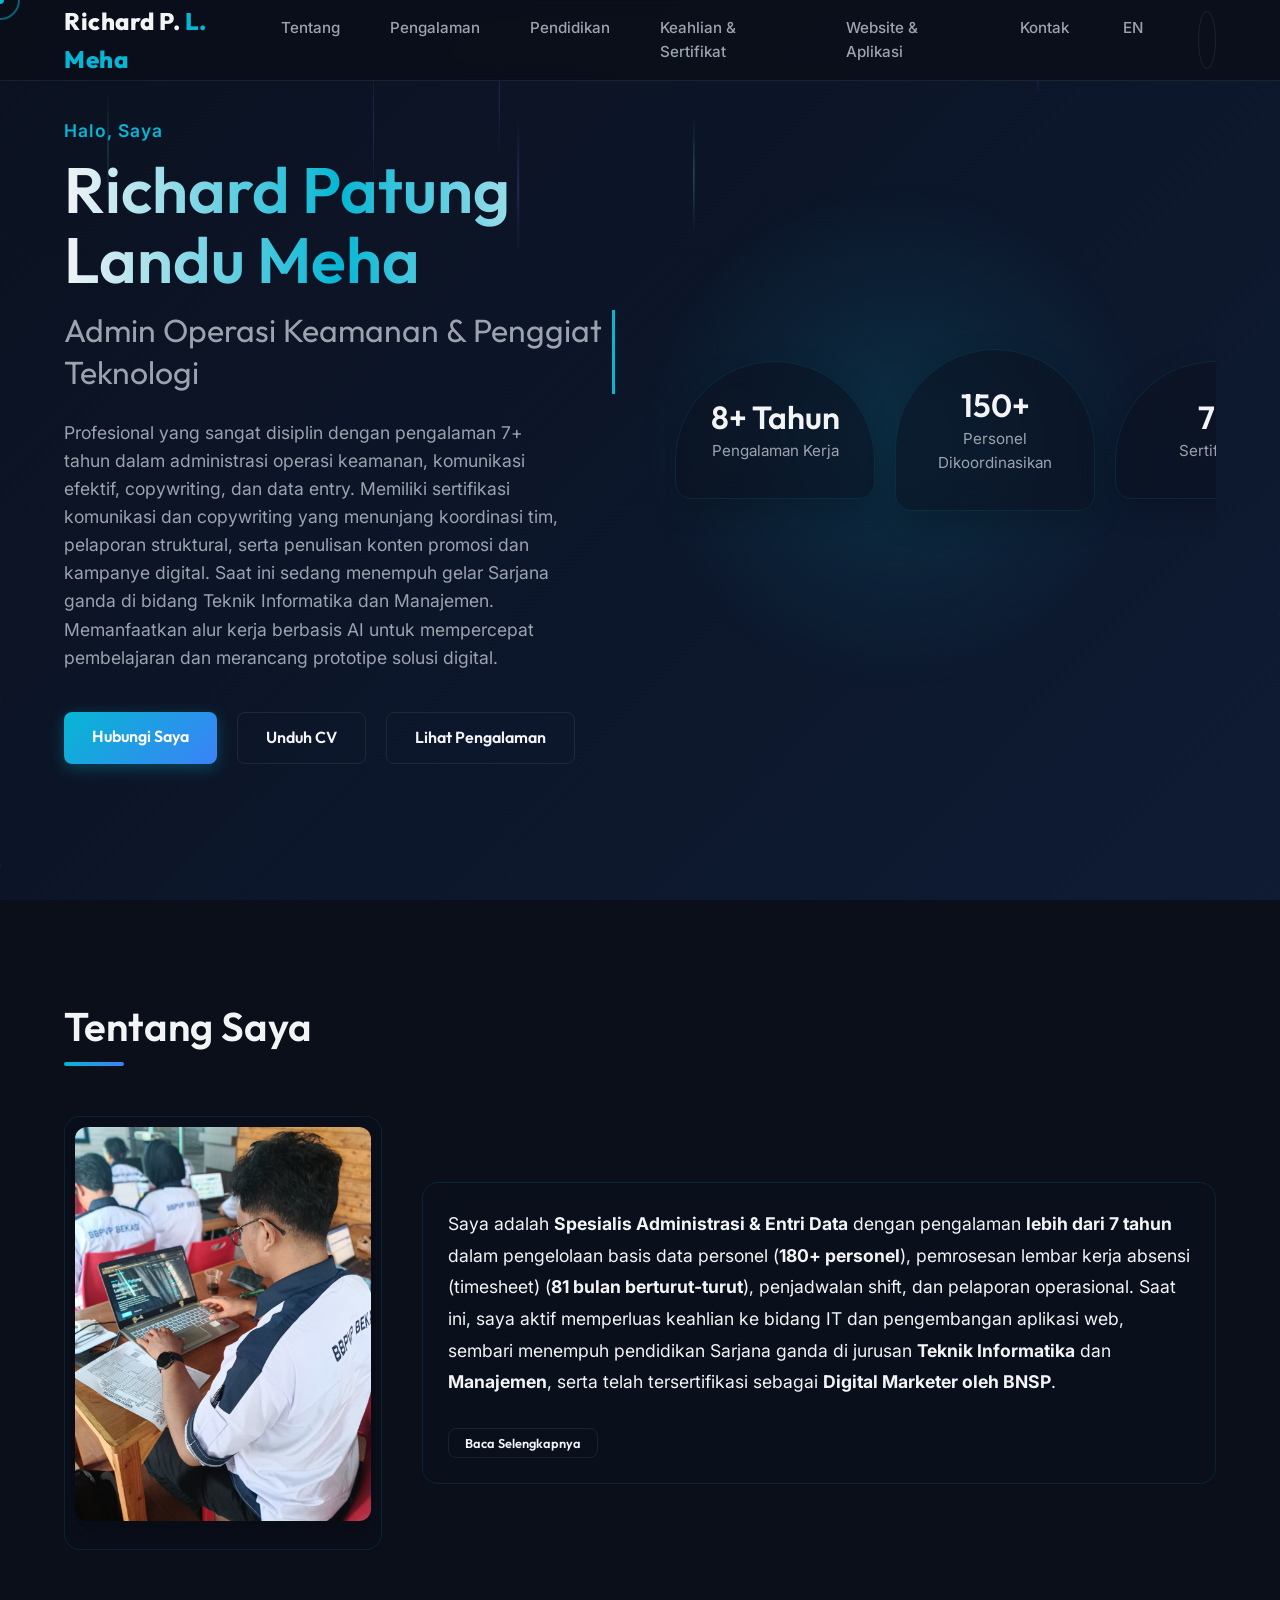
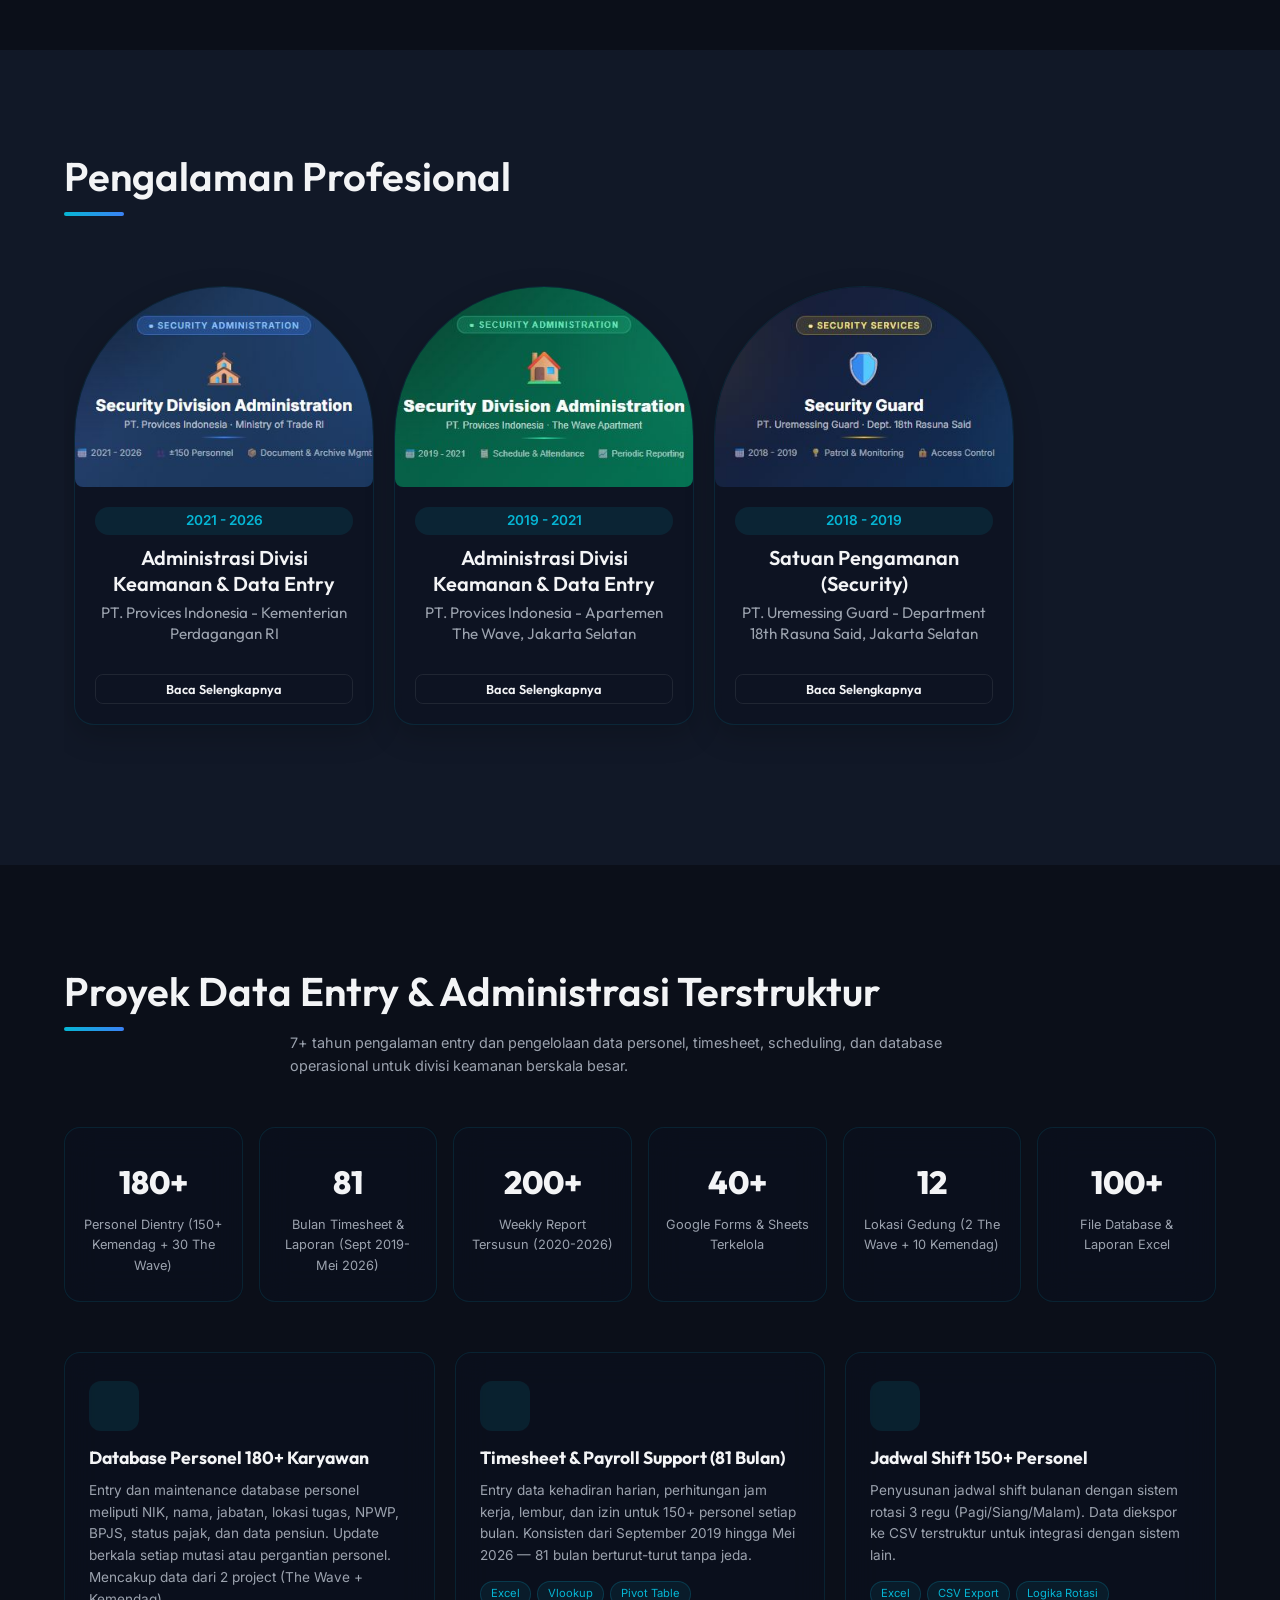
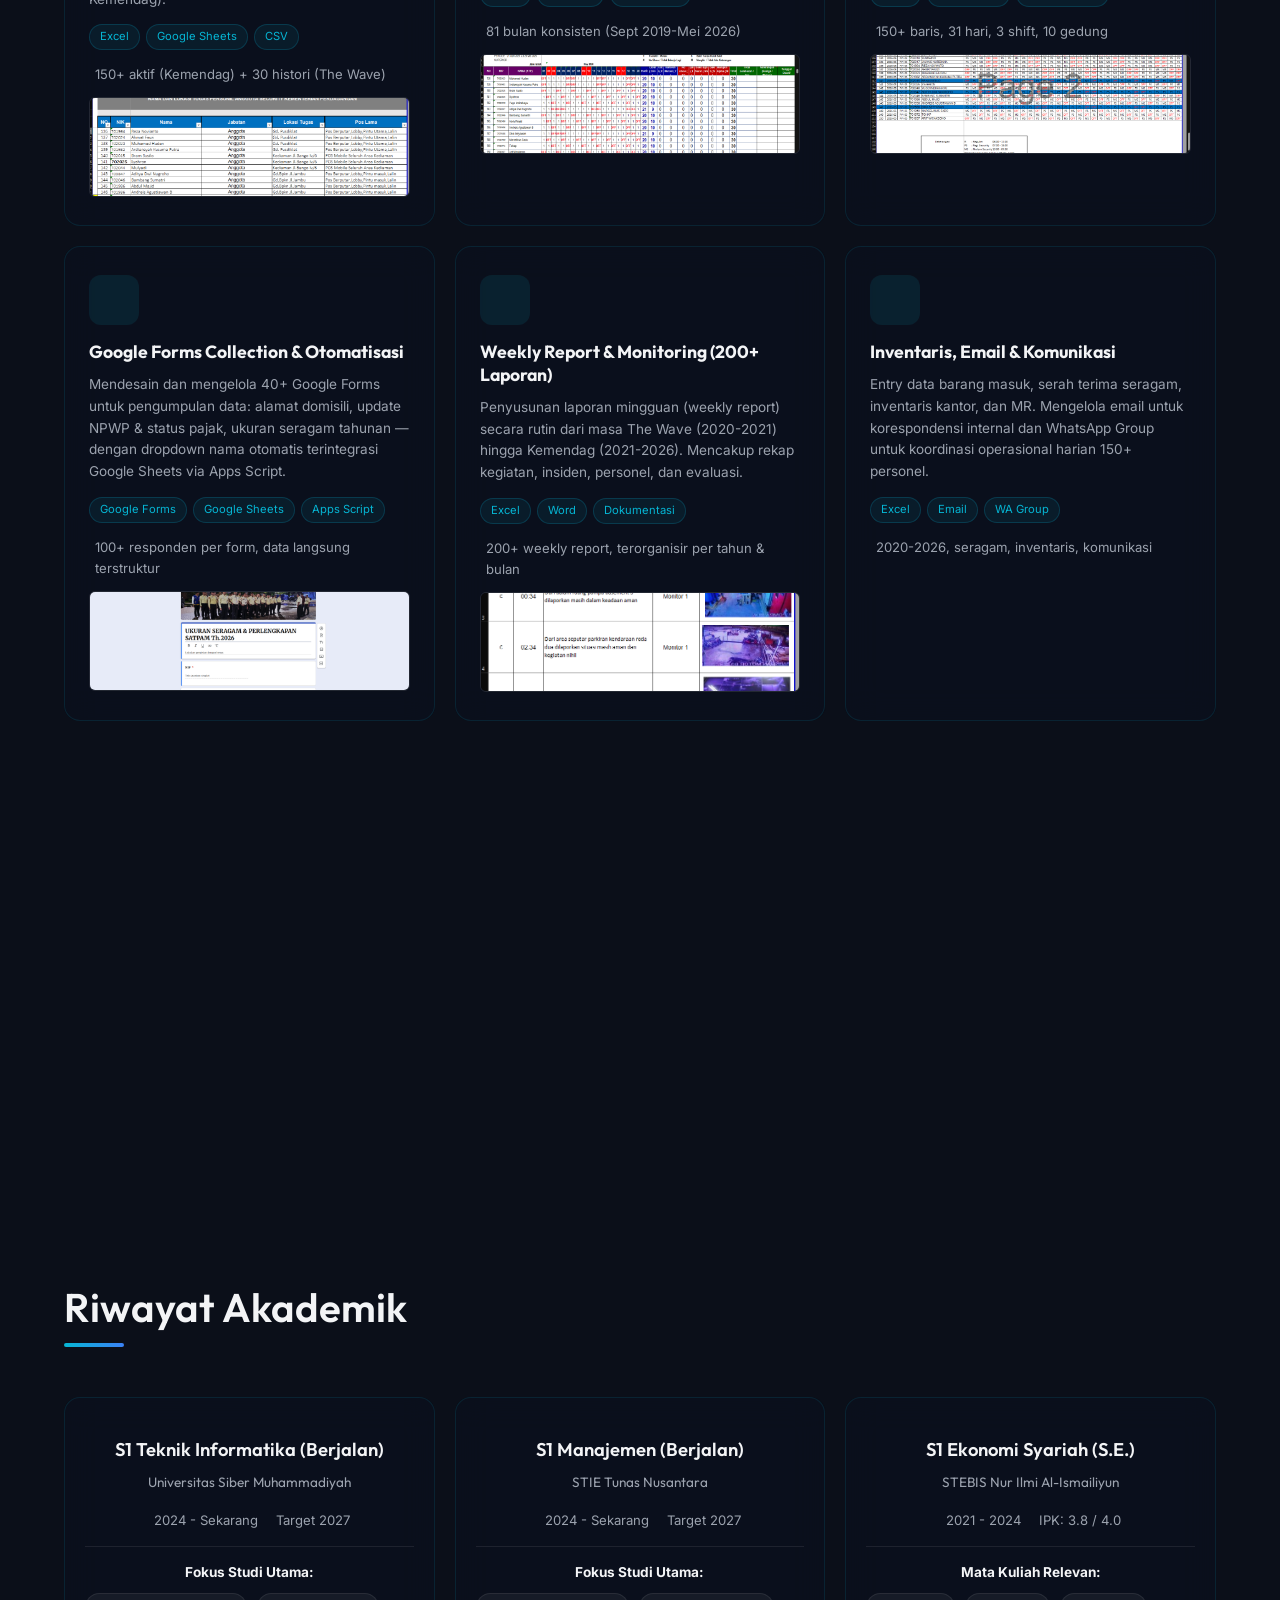
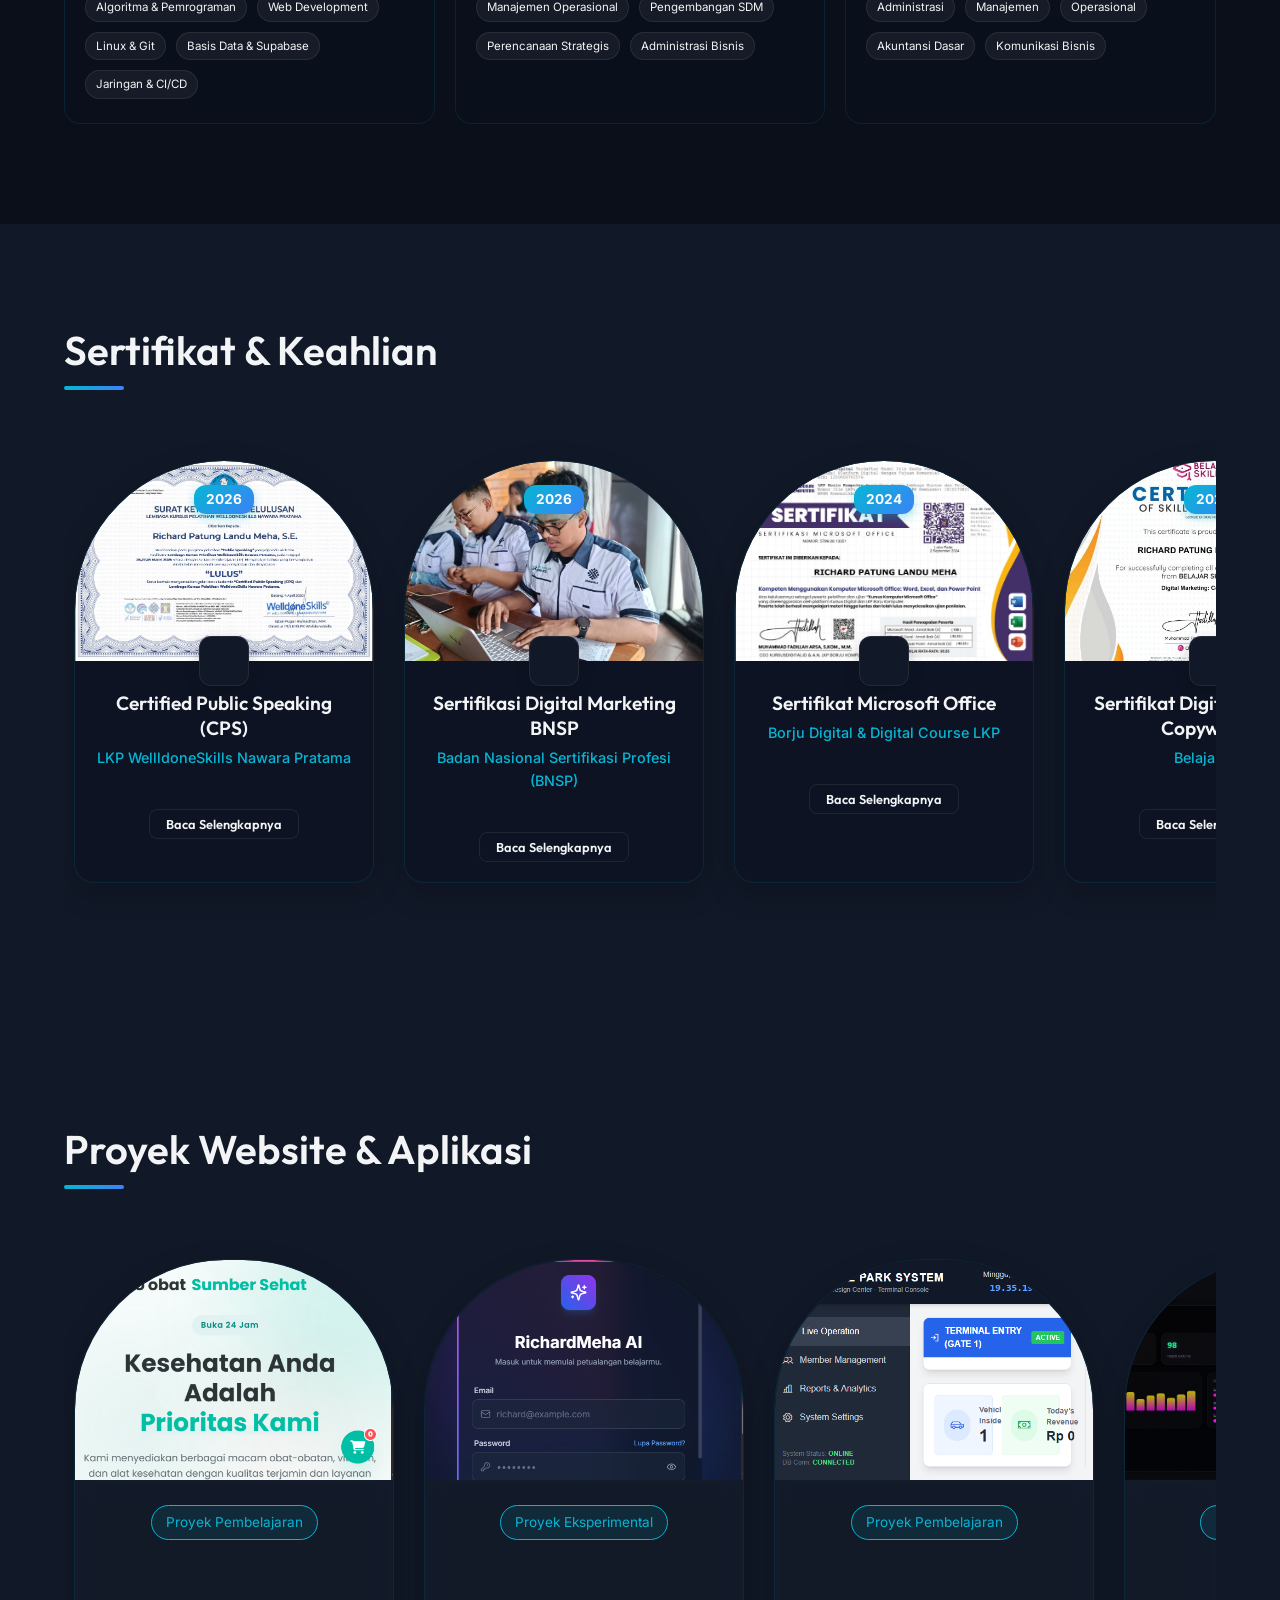
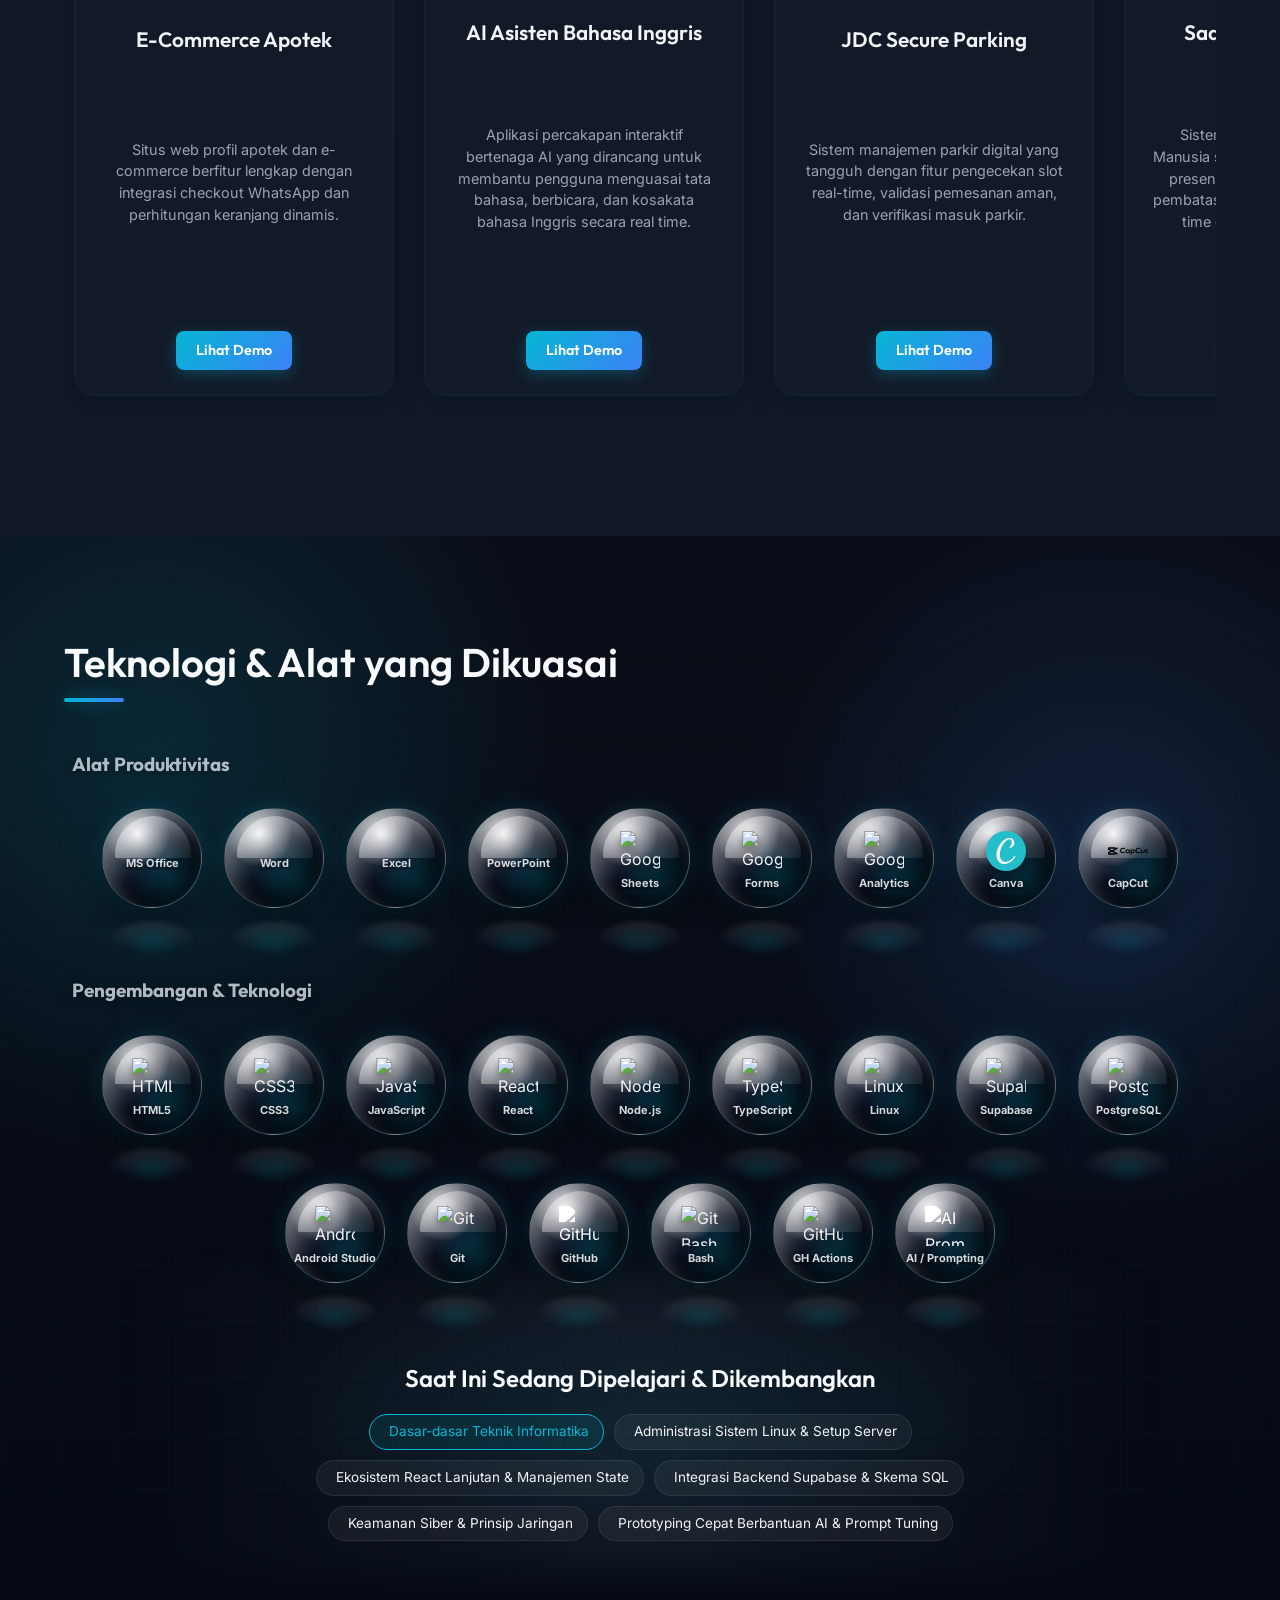
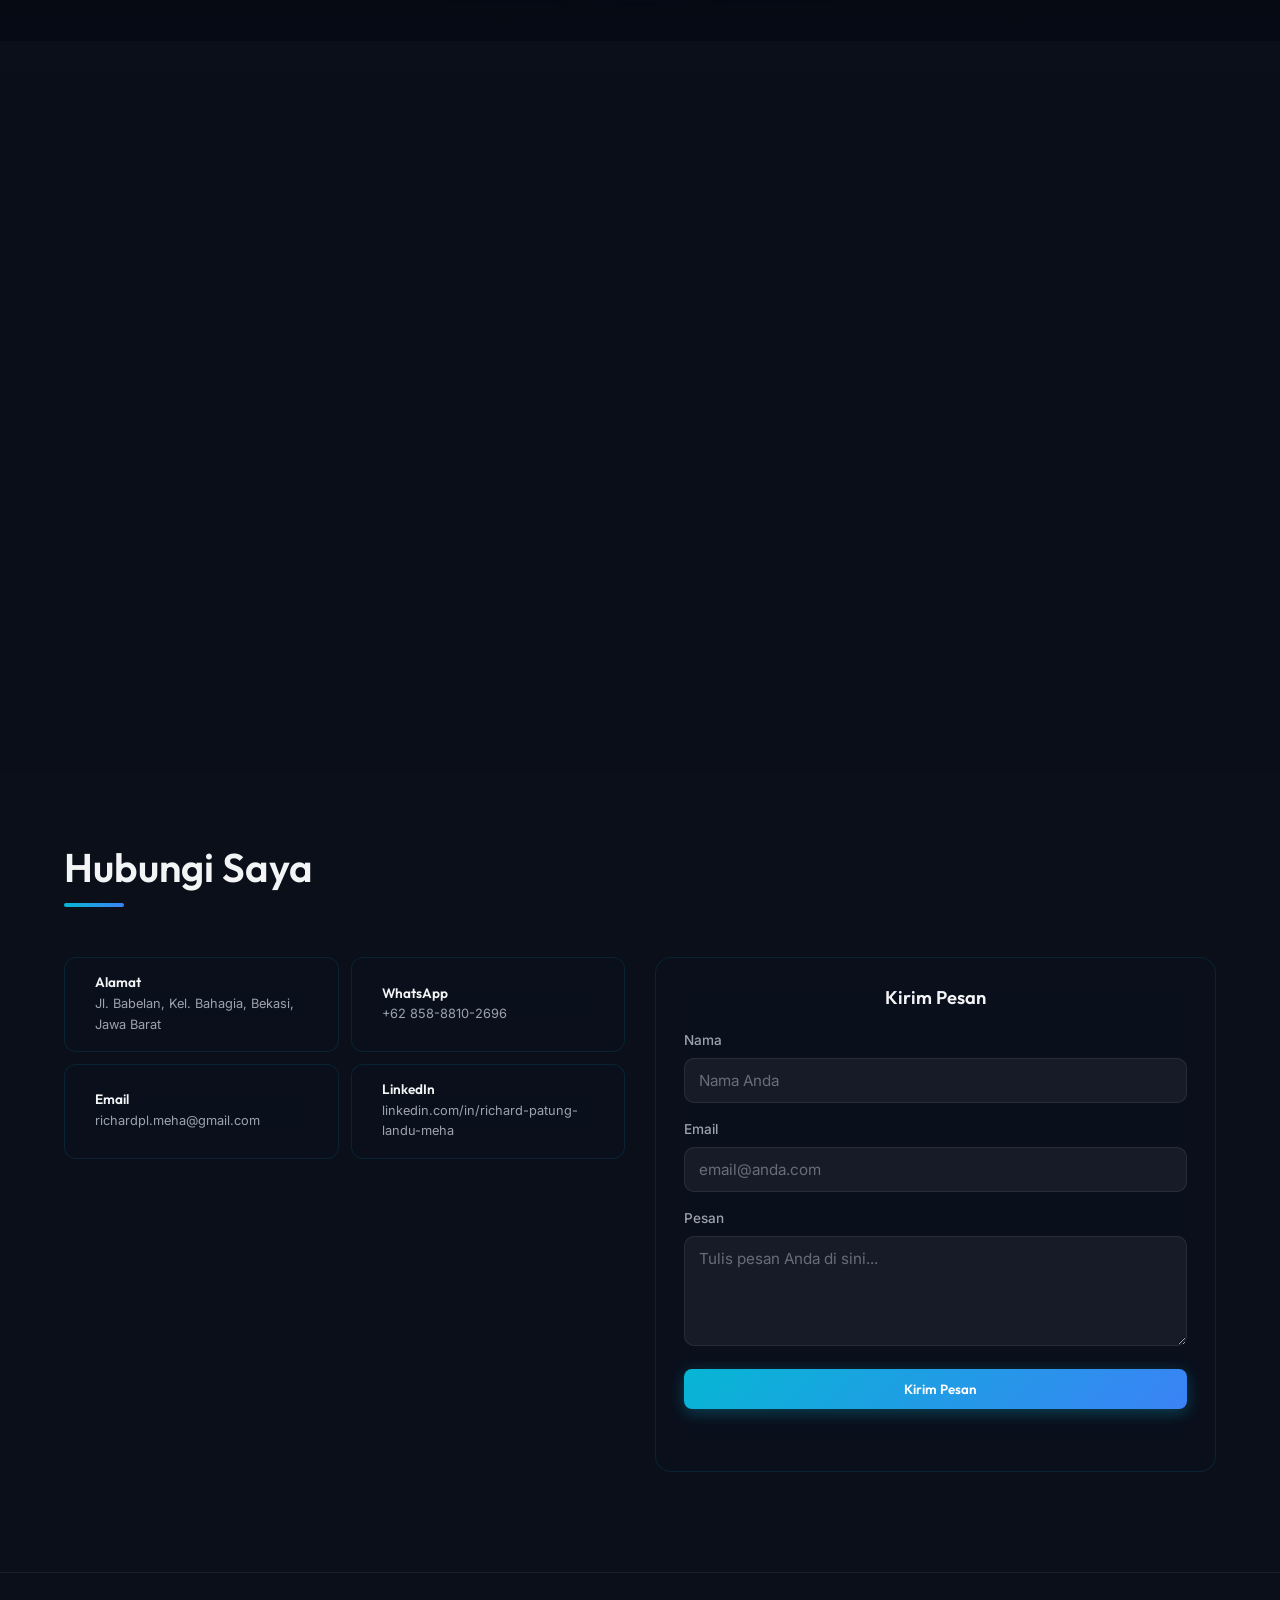
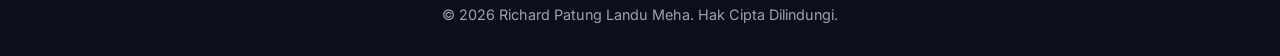
==== commit 6f208dcc: "feat: add project screenshots and update portfolio galleries" ====
--- a/index.html
+++ b/index.html
@@ -72,6 +72,9 @@
                 <a href="#skills" class="nav-link" aria-label="Skills and Certificates section">Keahlian &amp; Sertifikat</a>
                 <a href="#websites" class="nav-link" aria-label="Websites and Apps section">Website &amp; Aplikasi</a>
                 <a href="#contact" class="nav-link" aria-label="Contact section">Kontak</a>
+                <a href="en/index.html" class="nav-link" aria-label="Switch to English" title="Switch to English">
+                    <i class="ph ph-globe" style="margin-right: 4px;"></i>EN
+                </a>
                 <button id="theme-toggle" class="theme-btn" title="Change Theme">
                     <i class="ph ph-moon"></i>
                 </button>
@@ -145,7 +148,8 @@
                 <div class="about-text glass-panel glow-border-card">
                     <p>Saya adalah <strong>Spesialis Administrasi &amp; Entri Data</strong> dengan pengalaman <strong>lebih dari 7 tahun</strong> dalam pengelolaan basis data personel (<strong>180+ personel</strong>), pemrosesan lembar kerja absensi (timesheet) (<strong>81 bulan berturut-turut</strong>), penjadwalan shift, dan pelaporan operasional. Saat ini, saya aktif memperluas keahlian ke bidang IT dan pengembangan aplikasi web, sembari menempuh pendidikan Sarjana ganda di jurusan <strong>Teknik Informatika</strong> dan <strong>Manajemen</strong>, serta telah tersertifikasi sebagai <strong>Digital Marketer oleh BNSP</strong>.</p>
                     <div class="expandable-content">
-                        <p>Saya memiliki keahlian mendalam dalam mengoperasikan <strong>Microsoft Excel</strong> (seperti fungsi Vlookup, Pivot Tables, dan Validasi Data), <strong>Google Workspace</strong> (Docs, Sheets, Forms, serta Apps Script untuk otomatisasi dropdown), dan telah menyusun lebih dari 200 laporan mingguan maupun bulanan. Selain itu, saya berpengalaman mengoordinasikan operasional lebih dari 150 personel yang tersebar di 10 gedung melalui media email dan komunikasi grup.</p>
+                        <p>Saya memiliki keahlian mendalam dalam mengoperasikan <strong>Microsoft Excel</strong> (seperti fungsi Vlookup, Pivot Tables, dan Validasi Data), <strong>Google Workspace</strong> (Docs, Sheets, Forms, serta Apps Script untuk otomatisasi dropdown), dan telah menyusun lebih dari 200 laporan mingguan maupun bulanan. Selain itu, saya berpengalaman mengoordinasikan operasional lebih dari 150 personel yang tersebar di 10 gedung melalui media email dan komunikasi grup. Saya juga terbiasa merumuskan **Rencana Kerja (Master Plan) bulanan &amp; mingguan**, merancang **Struktur Organisasi operasional**, serta menyusun **Laporan Patroli Sapu Jagat**, **Pemantauan CCTV**, hingga **Resume Laporan Bulanan** komprehensif yang mencakup administrasi BPJS, rotasi personel, evaluasi insiden, serta rekomendasi taktis bagi manajemen.</p>
+
                         <p>Sebagai pembelajar yang berdisiplin tinggi, saya memanfaatkan alur kerja pengembangan berbantuan AI (<strong>AI-assisted development / Vibe Coding</strong>) untuk membuat prototipe solusi digital secara cepat—salah satunya adalah aplikasi presensi HRIS (Si Presensi) untuk mendigitalisasi entri data kehadiran manual. Saya menggabungkan ketelitian entri data dan logistik operasional dengan teknologi modern untuk menghadirkan solusi yang praktis dan andal.</p>
                         <p>Dalam studi akademik di jurusan <strong>Teknik Informatika</strong> (Universitas Siber Muhammadiyah) dan <strong>Manajemen</strong> (STIE Tunas Nusantara), saya aktif mengeksplorasi ekosistem web modern seperti React, Node.js, Supabase, PostgreSQL, administrasi sistem Linux, hingga alur kerja CI/CD menggunakan GitHub Actions.</p>
                     </div>
@@ -295,6 +299,9 @@
                         <span class="pill">CSV</span>
                     </div>
                     <p class="dp-highlight"><i class="ph ph-check-circle" style="color: var(--accent-primary);"></i> 150+ aktif (Kemendag) + 30 histori (The Wave)</p>
+                    <div class="dp-preview" style="margin-top: 12px; border-radius: 6px; overflow: hidden; height: 100px; border: 1px solid rgba(255, 255, 255, 0.1);">
+                        <img loading="lazy" src="images/excel-database.png" alt="Screenshot Database Excel" class="web-img" data-gallery="images/excel-database.png,images/struktur-organisasi.png" style="width: 100%; height: 100%; object-fit: cover; cursor: pointer;" onerror="this.parentNode.style.display='none'">
+                    </div>
                 </div>
 
                 <!-- Project 2 -->
@@ -308,6 +315,9 @@
                         <span class="pill">Pivot Table</span>
                     </div>
                     <p class="dp-highlight"><i class="ph ph-check-circle" style="color: var(--accent-primary);"></i> 81 bulan konsisten (Sept 2019-Mei 2026)</p>
+                    <div class="dp-preview" style="margin-top: 12px; border-radius: 6px; overflow: hidden; height: 100px; border: 1px solid rgba(255, 255, 255, 0.1);">
+                        <img loading="lazy" src="images/excel-timesheet.png" alt="Screenshot Timesheet Excel" class="web-img" data-gallery="images/excel-timesheet.png" style="width: 100%; height: 100%; object-fit: cover; cursor: pointer;" onerror="this.parentNode.style.display='none'">
+                    </div>
                 </div>
 
                 <!-- Project 3 -->
@@ -321,6 +331,9 @@
                         <span class="pill">Logika Rotasi</span>
                     </div>
                     <p class="dp-highlight"><i class="ph ph-check-circle" style="color: var(--accent-primary);"></i> 150+ baris, 31 hari, 3 shift, 10 gedung</p>
+                    <div class="dp-preview" style="margin-top: 12px; border-radius: 6px; overflow: hidden; height: 100px; border: 1px solid rgba(255, 255, 255, 0.1);">
+                        <img loading="lazy" src="images/schedule-online.png" alt="Penyusunan Jadwal Shift 150+ Personel" class="web-img" data-gallery="images/schedule-online.png,images/schedule-offline.png,images/master-plan.png" style="width: 100%; height: 100%; object-fit: cover; cursor: pointer;" onerror="this.parentNode.style.display='none'">
+                    </div>
                 </div>
 
                 <!-- Project 4 -->
@@ -334,7 +347,11 @@
                         <span class="pill">Apps Script</span>
                     </div>
                     <p class="dp-highlight"><i class="ph ph-check-circle" style="color: var(--accent-primary);"></i> 100+ responden per form, data langsung terstruktur</p>
-                </div>
+                    <div class="dp-preview" style="margin-top: 12px; border-radius: 6px; overflow: hidden; height: 100px; border: 1px solid rgba(255, 255, 255, 0.1);">
+                        <img loading="lazy" src="images/form-automation-1.png" alt="Otomatisasi Google Forms &amp; Apps Script" class="web-img" data-gallery="images/form-automation-1.png,images/form-automation-2.png,images/form-automation-3.png,images/form-automation-4.png,images/form-automation-5.png" style="width: 100%; height: 100%; object-fit: cover; cursor: pointer;" onerror="this.parentNode.style.display='none'">
+                    </div>
+                </div>
+
 
                 <!-- Project 5 -->
                 <div class="data-project-card glass-panel glow-border-card delay-4">
@@ -347,7 +364,11 @@
                         <span class="pill">Dokumentasi</span>
                     </div>
                     <p class="dp-highlight"><i class="ph ph-check-circle" style="color: var(--accent-primary);"></i> 200+ weekly report, terorganisir per tahun &amp; bulan</p>
-                </div>
+                    <div class="dp-preview" style="margin-top: 12px; border-radius: 6px; overflow: hidden; height: 100px; border: 1px solid rgba(255, 255, 255, 0.1);">
+                        <img loading="lazy" src="images/cctv-report.png" alt="Laporan Pemantauan CCTV &amp; Kegiatan Security" class="web-img" data-gallery="images/cctv-report.png,images/activity-report.png,images/patroli-sapu-jagat.png,images/resume-laporan-1.png,images/resume-laporan-2.png" style="width: 100%; height: 100%; object-fit: cover; cursor: pointer;" onerror="this.parentNode.style.display='none'">
+                    </div>
+                </div>
+
 
                 <!-- Project 6 -->
                 <div class="data-project-card glass-panel glow-border-card delay-5">
@@ -746,8 +767,26 @@
                         <div class="web-info">
                             <span class="pill" style="background: rgba(6, 182, 212, 0.1); border-color: var(--accent-primary); color: var(--accent-primary); margin-bottom: 10px;">Proyek Produksi</span>
                             <h3>SMP-JDC: Patroli Barcode, Pelaporan &amp; Komplain QR</h3>
-                            <p>Satu aplikasi all-in-one yang digunakan di Jakarta Design Center dengan 3 fungsi utama: (1) Patroli barcode (scan QR di 26 titik); (2) Pelaporan real-time ke dashboard Admin, SPV, dan Manajemen (tanpa buku mutasi manual); (3) Tiket &amp; komplain QR pengunjung, tamu, tenant, dan sorum tanpa login. Dilengkapi GPS anti-fraud, tombol SOS darurat dengan sirine, backup offline, dan build Android native via Capacitor.</p>
+                            <p>Satu aplikasi all-in-one yang saat ini <strong>aktif berjalan dengan 21+ pengguna harian (tim security)</strong> di Jakarta Design Center dengan 3 fungsi utama: (1) Patroli barcode (scan QR di 26 titik); (2) Pelaporan real-time ke dashboard Admin, SPV, dan Manajemen (tanpa buku mutasi manual); (3) Tiket &amp; komplain QR pengunjung, tamu, tenant, dan sorum tanpa login. Dilengkapi GPS anti-fraud, tombol SOS darurat dengan sirine, backup offline, dan build Android native via Capacitor.</p>
                             <a href="https://rihard-cyber.github.io/SMP-JDC/" target="_blank"
+                                rel="noopener noreferrer" class="btn btn-primary"
+                                style="margin-top: 15px; padding: 8px 20px; font-size: 0.9rem;">Lihat Demo</a>
+                        </div>
+                    </div>
+                    <!-- Project 8 (PT. Citra Dermaga Perkasa Logistik) -->
+                    <div class="web-card glow-border-card">
+                        <div class="web-image-container">
+                            <img loading="lazy" src="images/citra-dermaga.png"
+                                alt="PT. Citra Dermaga Perkasa Logistik" class="web-img" data-gallery="images/citra-dermaga.png">
+                            <div class="web-img-overlay">
+                                <i class="ph ph-magnifying-glass-plus"></i>
+                            </div>
+                        </div>
+                        <div class="web-info">
+                            <span class="pill" style="background: rgba(6, 182, 212, 0.1); border-color: var(--accent-primary); color: var(--accent-primary); margin-bottom: 10px;">Proyek Produksi</span>
+                            <h3>Website Profil Perusahaan — PT. Citra Dermaga Perkasa Logistik</h3>
+                            <p>Website profil perusahaan resmi untuk bisnis logistik maritim dan pengiriman barang. Struktur A-Z meliputi: Frontend responsif yang dirancang dengan HTML5 &amp; CSS3 modern untuk menampilkan armada dan layanan pengiriman logistik, Vanilla JS untuk navigasi dan galeri interaktif, serta di-deploy menggunakan GitHub Pages. Berguna meningkatkan kehadiran digital dan kredibilitas bisnis logistik perusahaan.</p>
+                            <a href="https://rihard-cyber.github.io/website-PT.-Citra-Dermaga-Perkasa-Logistik/" target="_blank"
                                 rel="noopener noreferrer" class="btn btn-primary"
                                 style="margin-top: 15px; padding: 8px 20px; font-size: 0.9rem;">Lihat Demo</a>
                         </div>
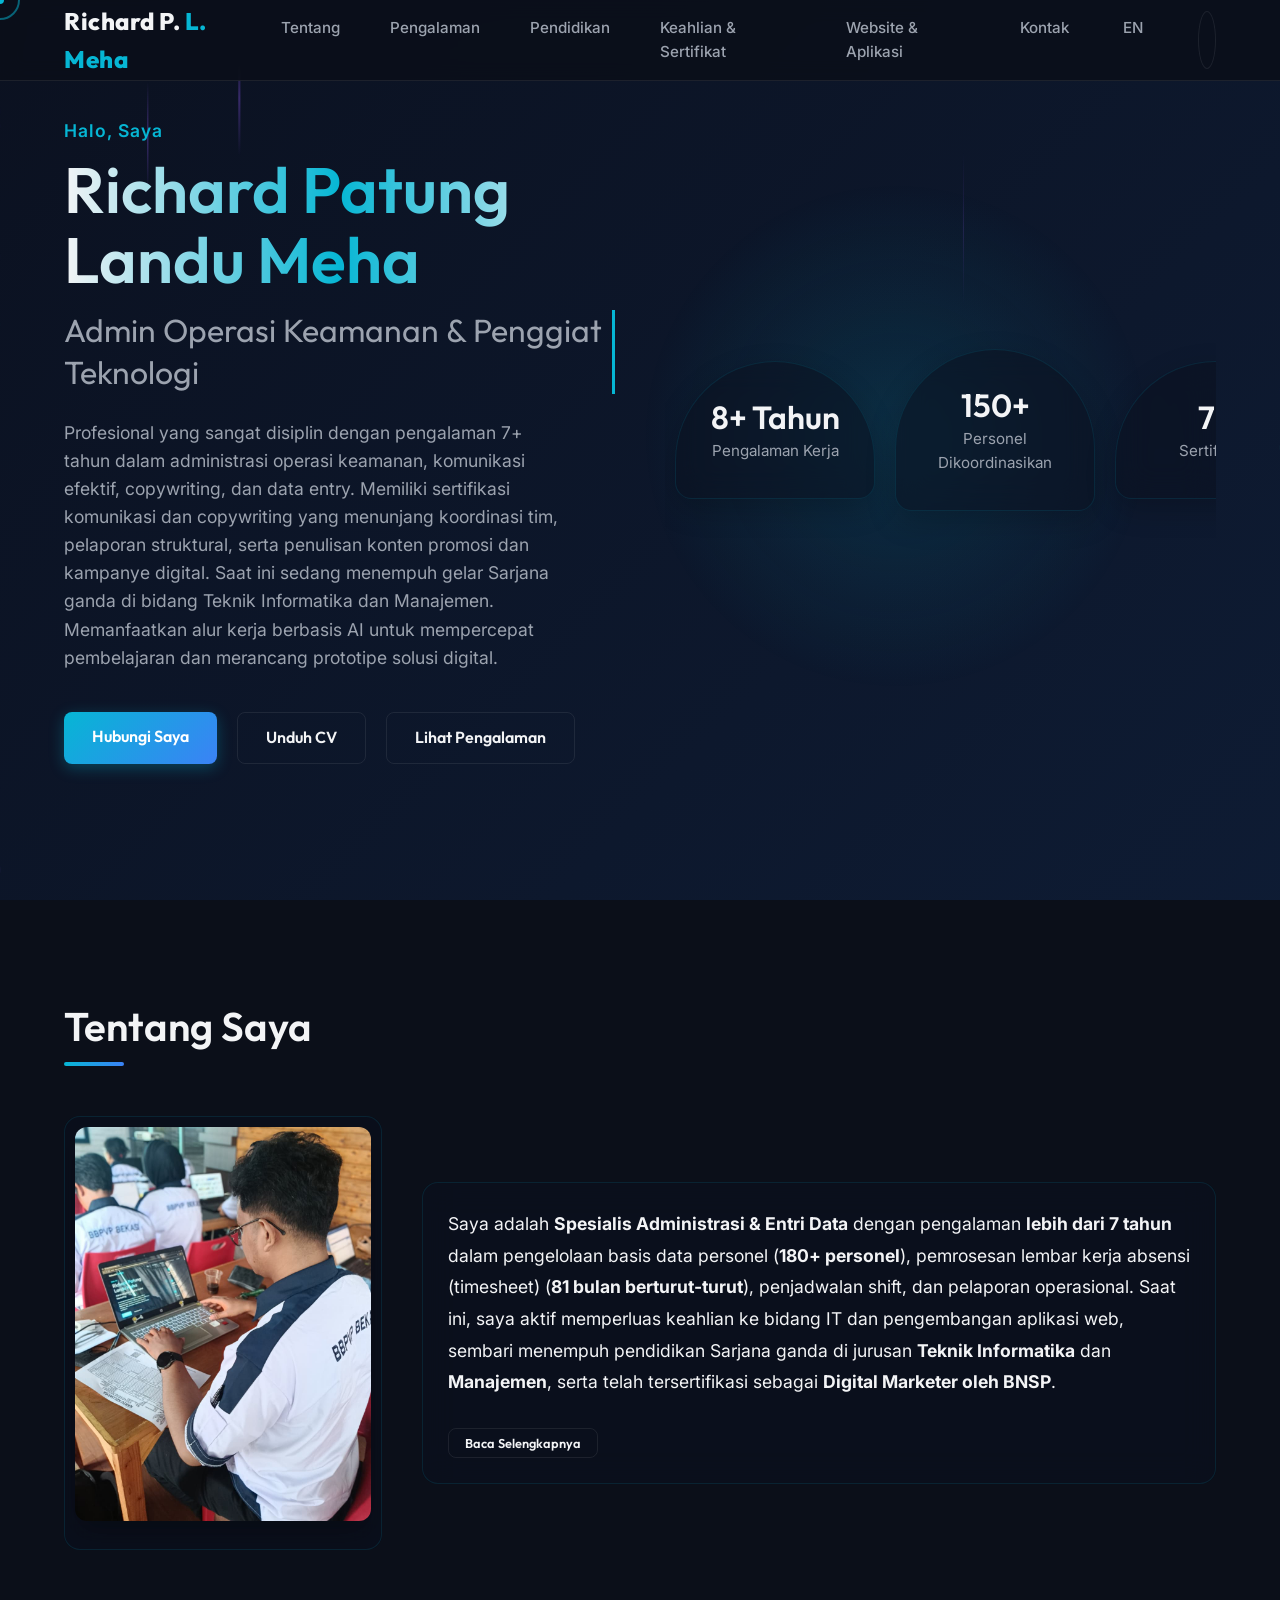
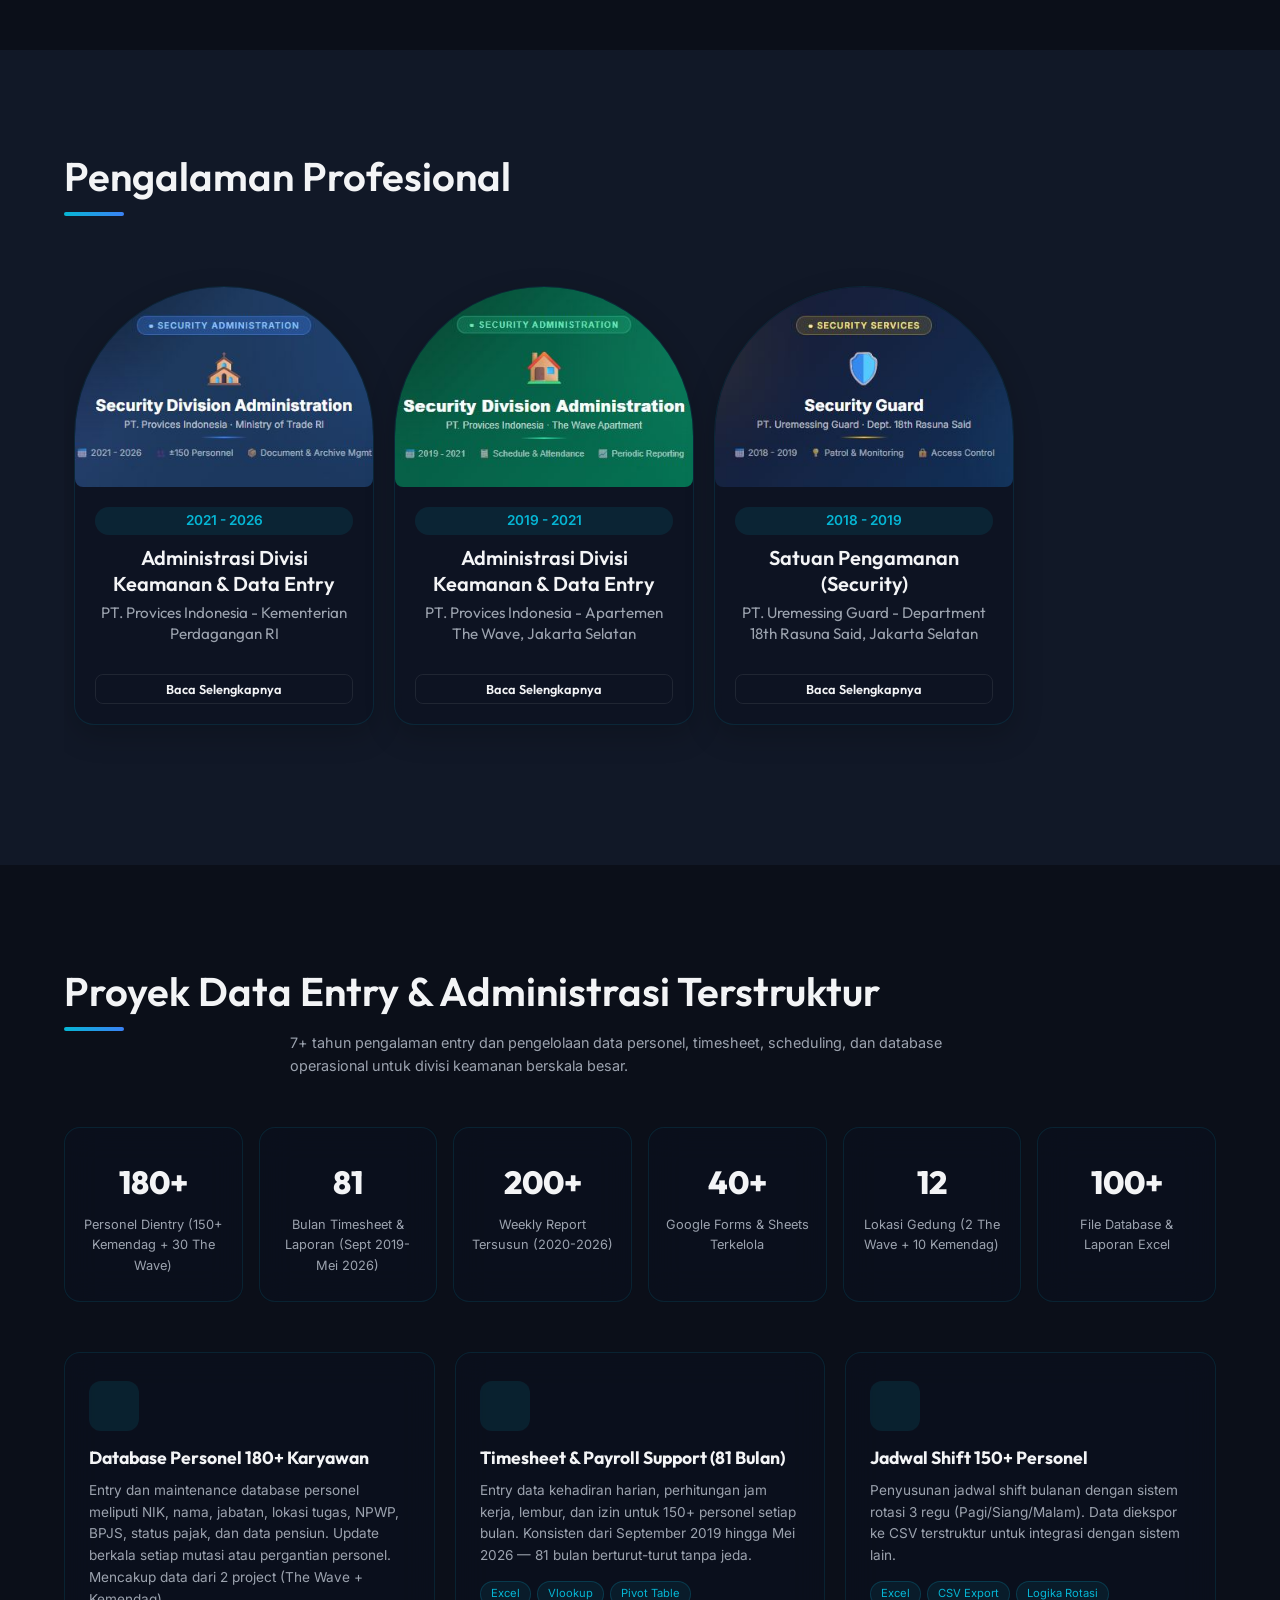
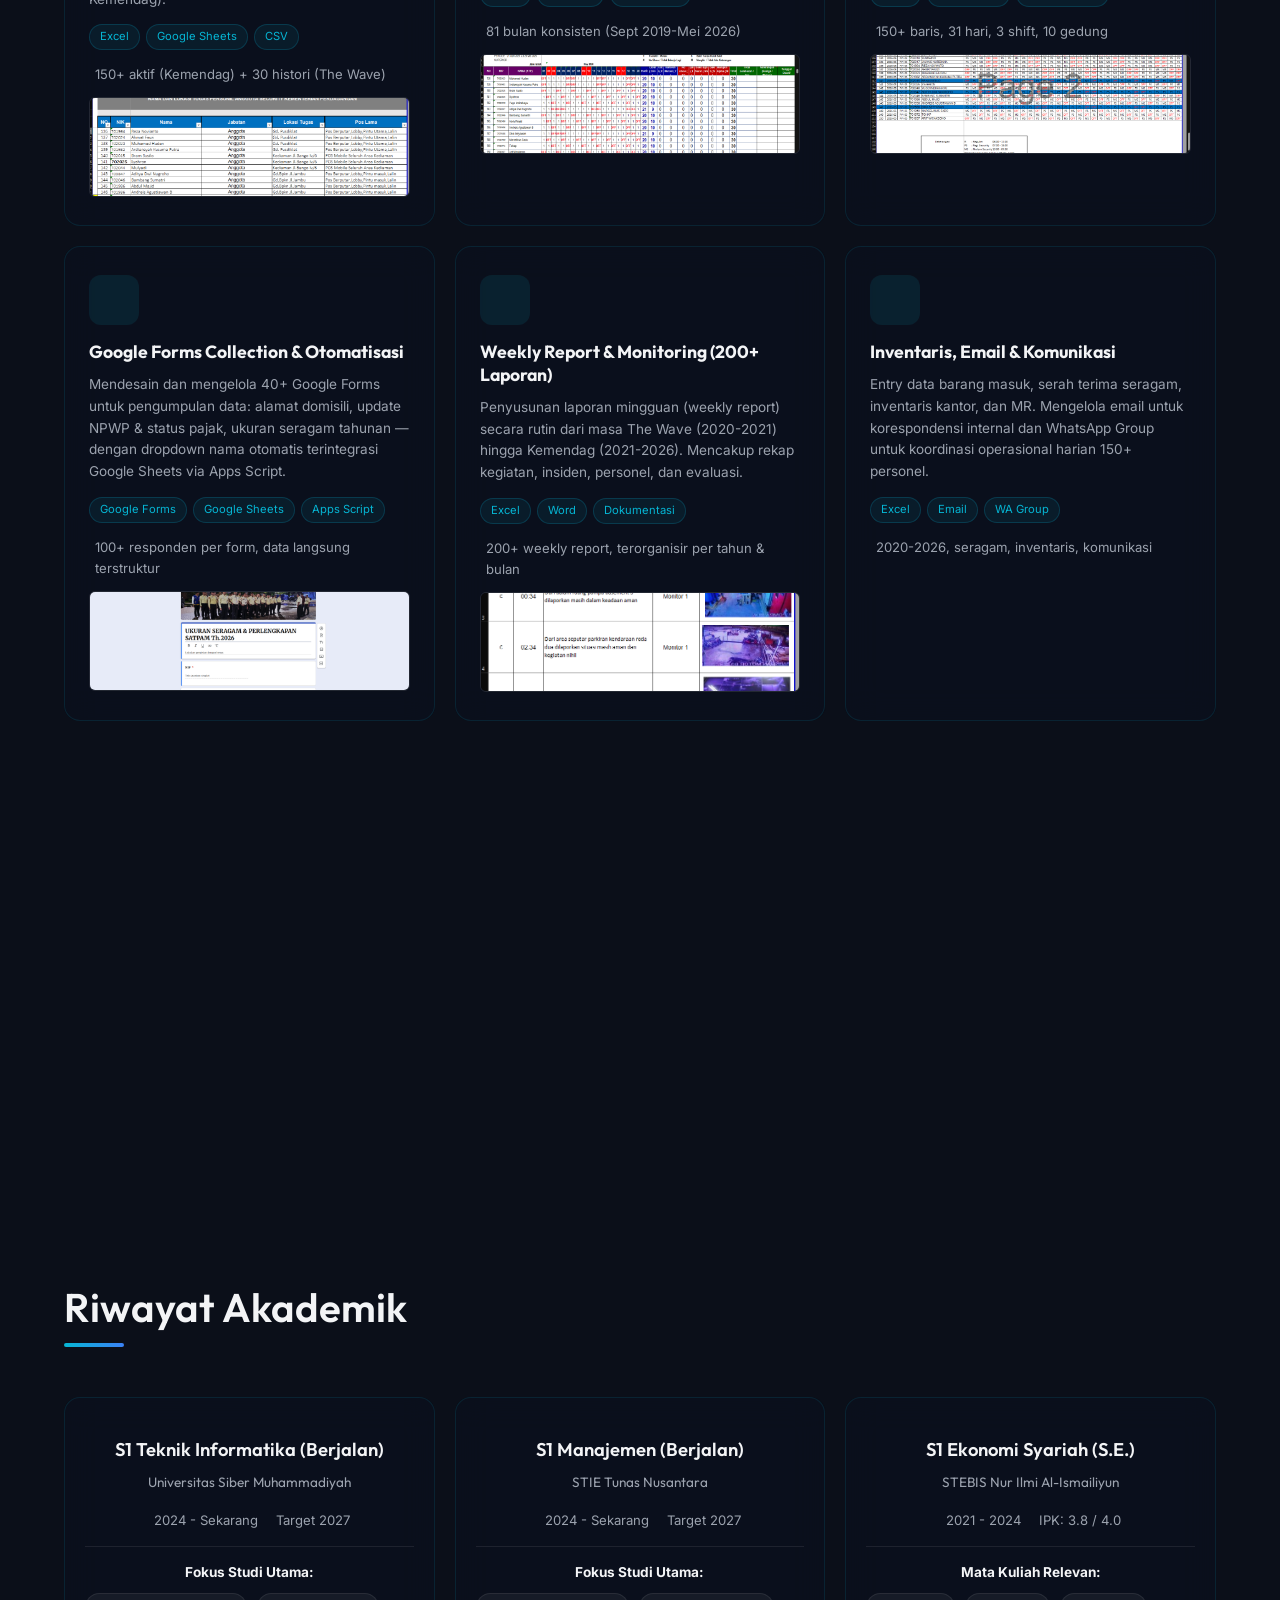
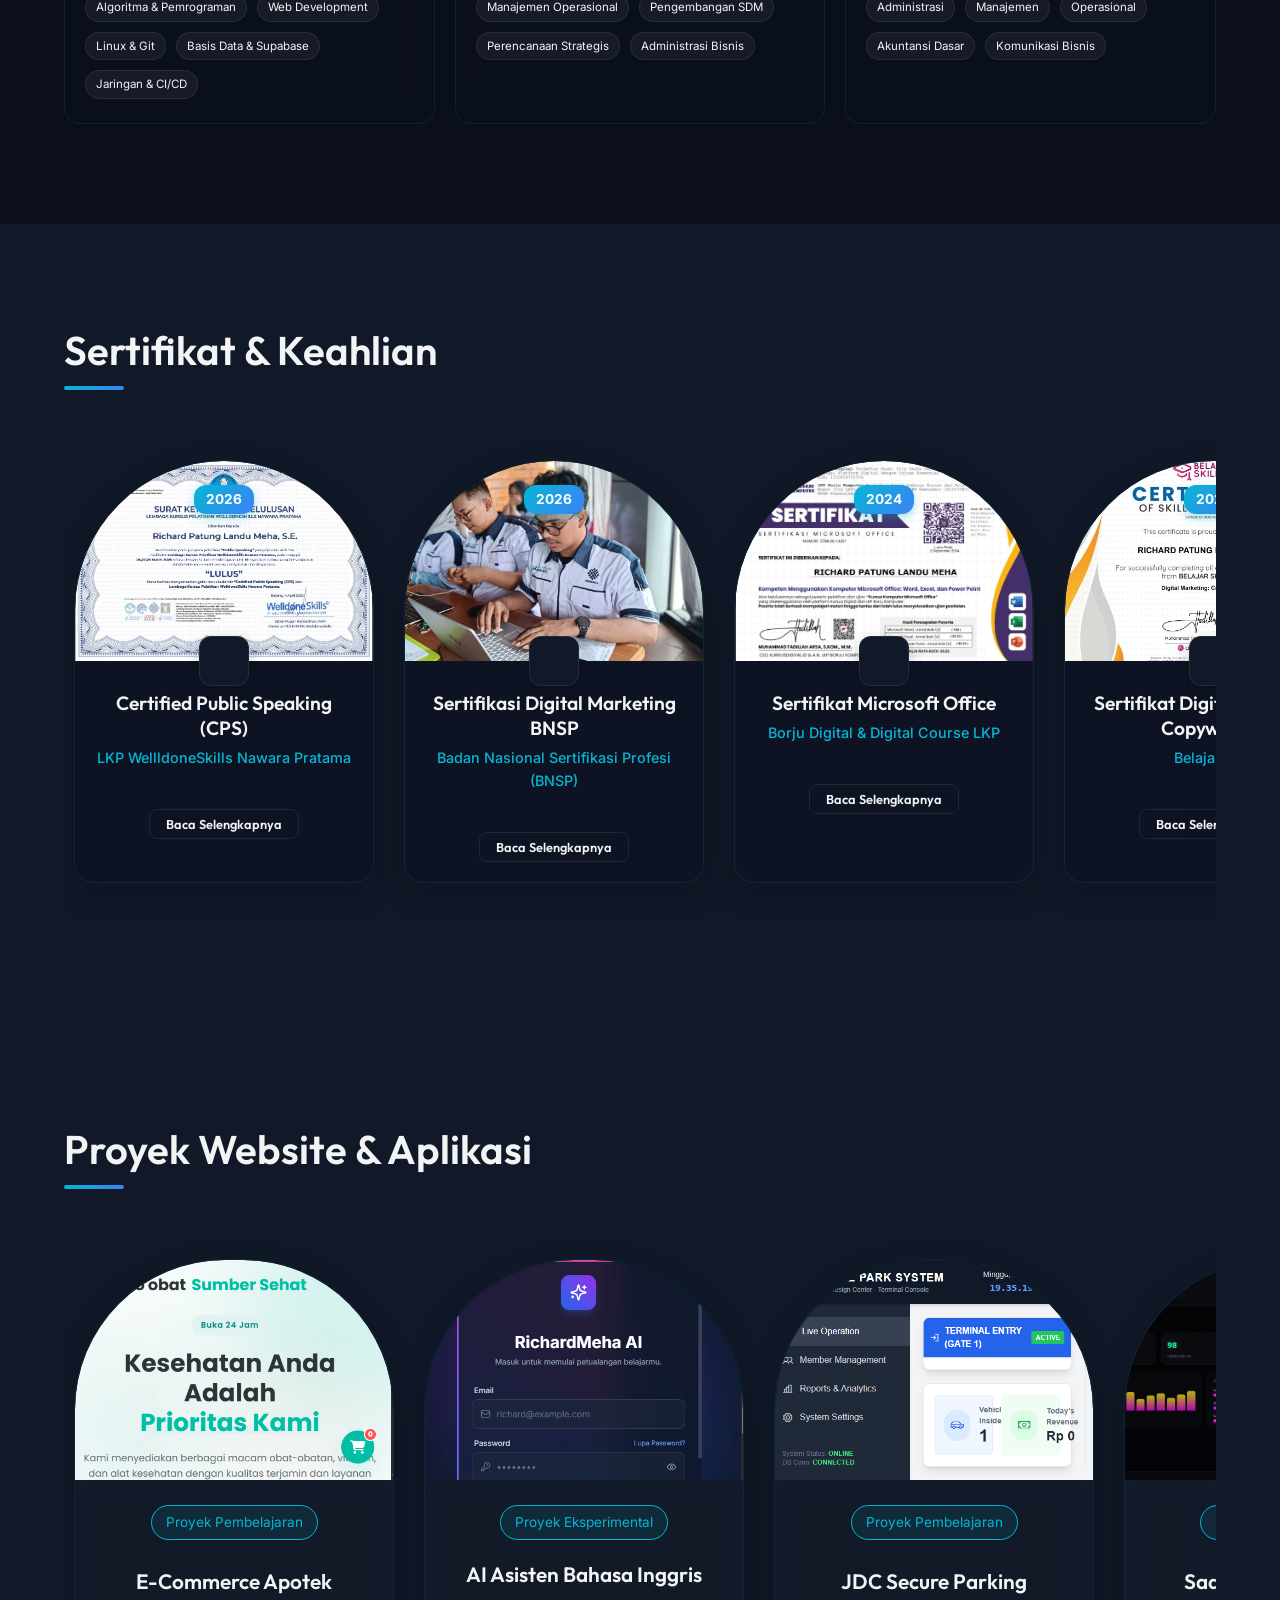
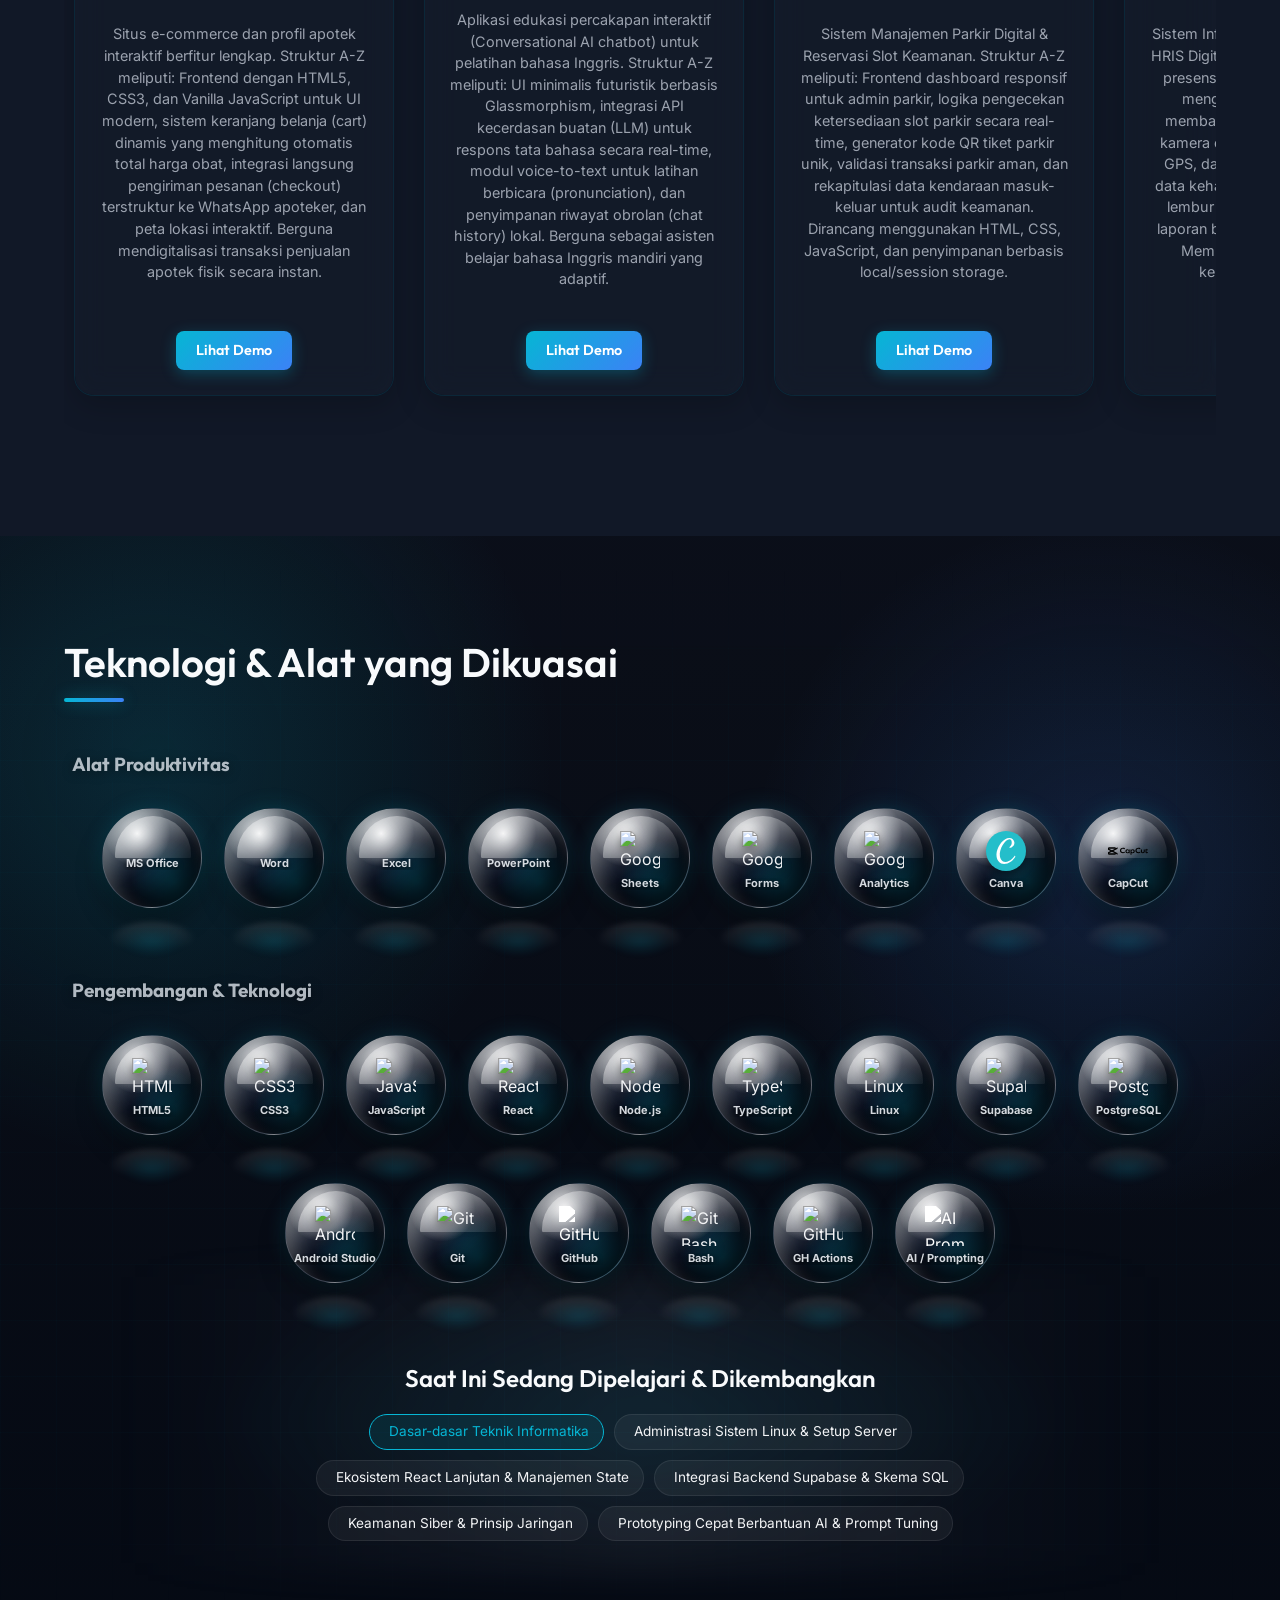
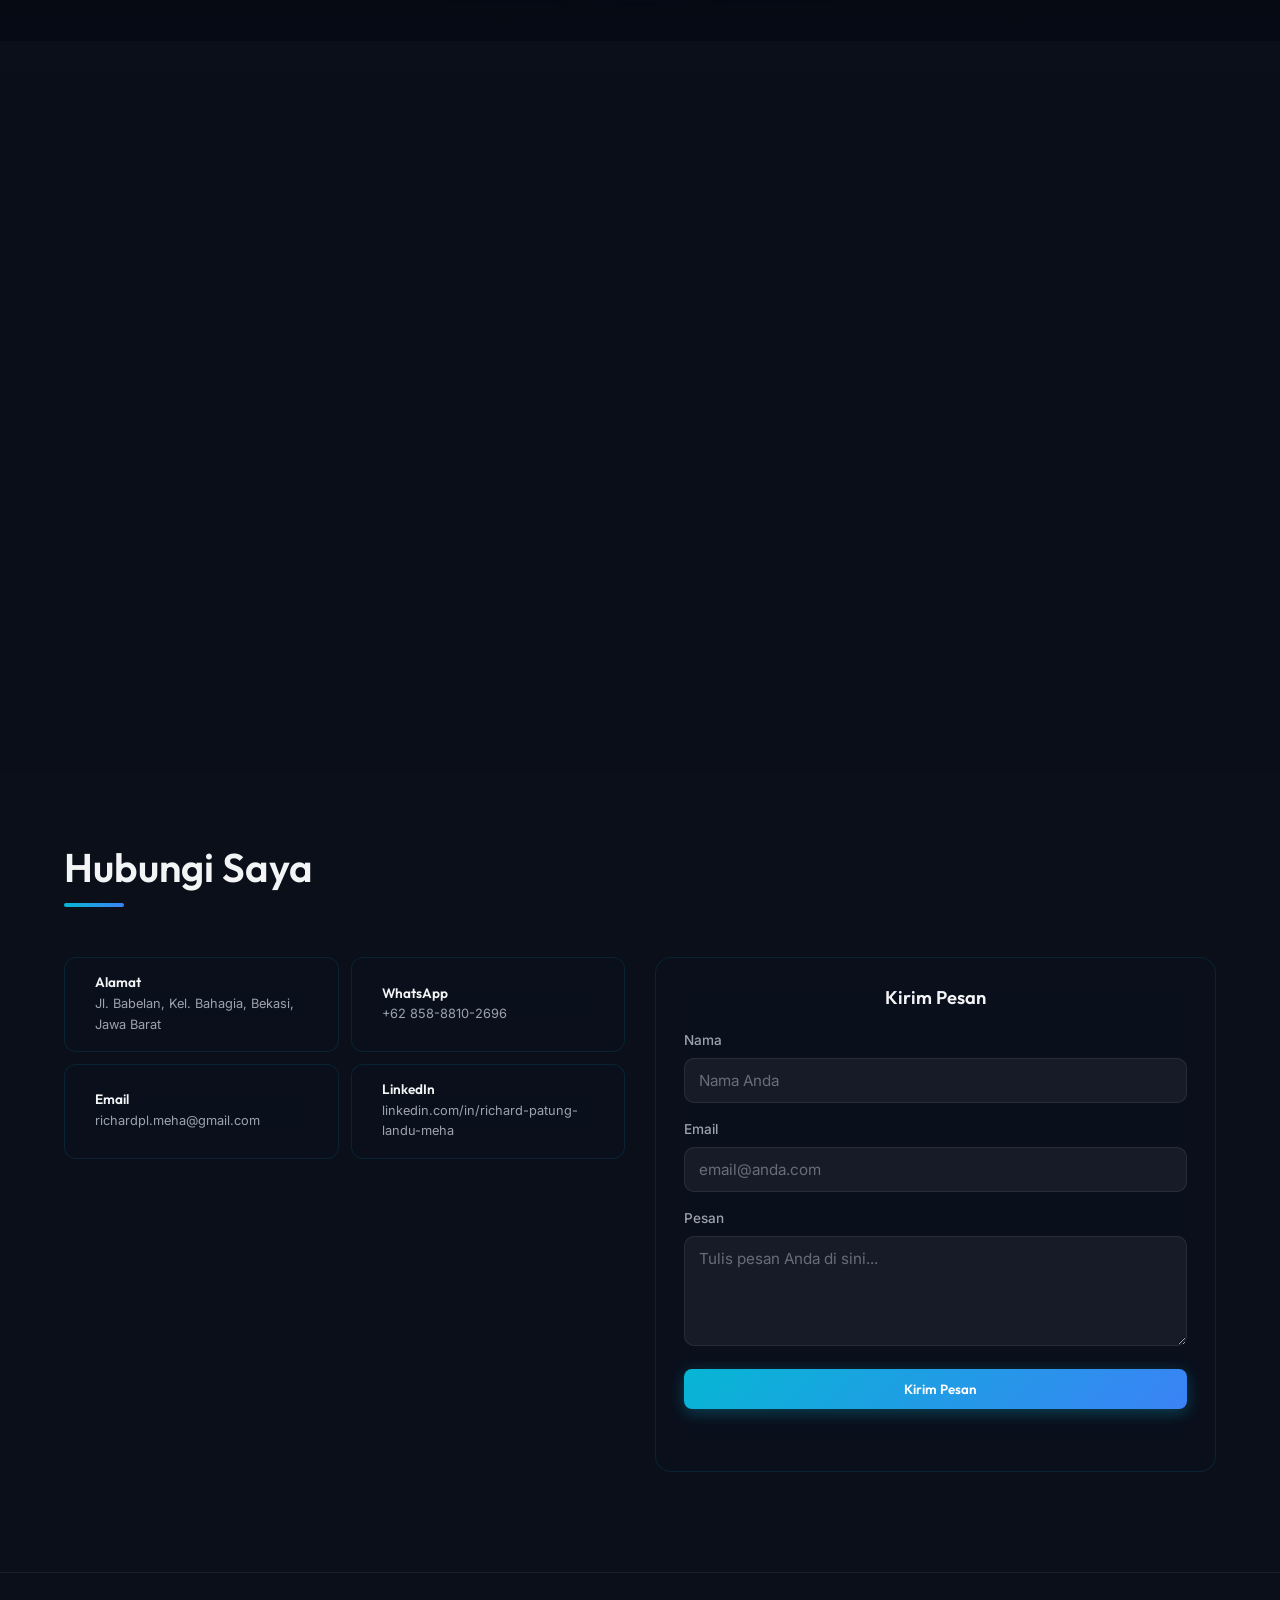
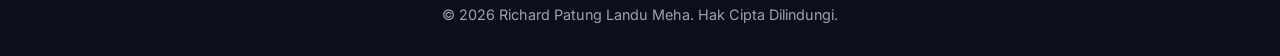
==== commit 54ba2a8f: "feat: add detailed A-Z project descriptions in websites section" ====
--- a/index.html
+++ b/index.html
@@ -658,8 +658,7 @@
                         <div class="web-info">
                             <span class="pill" style="background: rgba(6, 182, 212, 0.1); border-color: var(--accent-primary); color: var(--accent-primary); margin-bottom: 10px;">Proyek Pembelajaran</span>
                             <h3>E-Commerce Apotek</h3>
-                            <p>Situs web profil apotek dan e-commerce berfitur lengkap dengan integrasi checkout WhatsApp
-                                dan perhitungan keranjang dinamis.</p>
+                            <p>Situs e-commerce dan profil apotek interaktif berfitur lengkap. Struktur A-Z meliputi: Frontend dengan HTML5, CSS3, dan Vanilla JavaScript untuk UI modern, sistem keranjang belanja (cart) dinamis yang menghitung otomatis total harga obat, integrasi langsung pengiriman pesanan (checkout) terstruktur ke WhatsApp apoteker, dan peta lokasi interaktif. Berguna mendigitalisasi transaksi penjualan apotek fisik secara instan.</p>
                             <a href="https://rihard-cyber.github.io/toko-obat-sumber-sehat/Apotek/" target="_blank"
                                 rel="noopener noreferrer" class="btn btn-primary"
                                 style="margin-top: 15px; padding: 8px 20px; font-size: 0.9rem;">Lihat Demo</a>
@@ -677,7 +676,7 @@
                         <div class="web-info">
                             <span class="pill" style="background: rgba(6, 182, 212, 0.1); border-color: var(--accent-primary); color: var(--accent-primary); margin-bottom: 10px;">Proyek Eksperimental</span>
                             <h3>AI Asisten Bahasa Inggris</h3>
-                            <p>Aplikasi percakapan interaktif bertenaga AI yang dirancang untuk membantu pengguna menguasai tata bahasa, berbicara, dan kosakata bahasa Inggris secara real time.</p>
+                            <p>Aplikasi edukasi percakapan interaktif (Conversational AI chatbot) untuk pelatihan bahasa Inggris. Struktur A-Z meliputi: UI minimalis futuristik berbasis Glassmorphism, integrasi API kecerdasan buatan (LLM) untuk respons tata bahasa secara real-time, modul voice-to-text untuk latihan berbicara (pronunciation), dan penyimpanan riwayat obrolan (chat history) lokal. Berguna sebagai asisten belajar bahasa Inggris mandiri yang adaptif.</p>
                             <a href="https://rihard-cyber.github.io/app-Ai-RIchard-English/" target="_blank"
                                 rel="noopener noreferrer" class="btn btn-primary"
                                 style="margin-top: 15px; padding: 8px 20px; font-size: 0.9rem;">Lihat Demo</a>
@@ -695,7 +694,7 @@
                         <div class="web-info">
                             <span class="pill" style="background: rgba(6, 182, 212, 0.1); border-color: var(--accent-primary); color: var(--accent-primary); margin-bottom: 10px;">Proyek Pembelajaran</span>
                             <h3>JDC Secure Parking</h3>
-                            <p>Sistem manajemen parkir digital yang tangguh dengan fitur pengecekan slot real-time, validasi pemesanan aman, dan verifikasi masuk parkir.</p>
+                            <p>Sistem Manajemen Parkir Digital &amp; Reservasi Slot Keamanan. Struktur A-Z meliputi: Frontend dashboard responsif untuk admin parkir, logika pengecekan ketersediaan slot parkir secara real-time, generator kode QR tiket parkir unik, validasi transaksi parkir aman, dan rekapitulasi data kendaraan masuk-keluar untuk audit keamanan. Dirancang menggunakan HTML, CSS, JavaScript, dan penyimpanan berbasis local/session storage.</p>
                             <a href="https://rihard-cyber.github.io/jdc-parking/" target="_blank"
                                 rel="noopener noreferrer" class="btn btn-primary"
                                 style="margin-top: 15px; padding: 8px 20px; font-size: 0.9rem;">Lihat Demo</a>
@@ -713,7 +712,7 @@
                         <div class="web-info">
                             <span class="pill" style="background: rgba(6, 182, 212, 0.1); border-color: var(--accent-primary); color: var(--accent-primary); margin-bottom: 10px;">Proyek Eksperimental</span>
                             <h3>SaaS HRIS Si Presensi</h3>
-                            <p>Sistem Informasi Sumber Daya Manusia skala perusahaan dan aplikasi presensi digital yang menampilkan pembatasan wilayah (geofencing) real-time dan pelaporan timesheet.</p>
+                            <p>Sistem Informasi Manajemen Absensi &amp; HRIS Digital. Struktur A-Z meliputi: Peta presensi berbasis GPS (Geofencing) menggunakan LeafletJS untuk membatasi radius absen karyawan, kamera capture kehadiran anti-mock GPS, dashboard admin untuk rekap data kehadiran harian dan perhitungan lembur otomatis, serta fitur ekspor laporan bulanan ke format Excel/CSV. Mempercepat rekonsiliasi data kehadiran 150+ personel.</p>
                             <a href="https://rihard-cyber.github.io/Aplikasi_Absensi/" target="_blank"
                                 rel="noopener noreferrer" class="btn btn-primary"
                                 style="margin-top: 15px; padding: 8px 20px; font-size: 0.9rem;">Lihat Demo</a>
@@ -731,12 +730,13 @@
                         <div class="web-info">
                             <span class="pill" style="background: rgba(6, 182, 212, 0.1); border-color: var(--accent-primary); color: var(--accent-primary); margin-bottom: 10px;">Proyek Pribadi</span>
                             <h3>Landing Page Digital Marketing</h3>
-                            <p>Landing page premium dengan konversi tinggi yang dirancang untuk kampanye profesional, copywriting, dan pemetaan visibilitas mesin pencari.</p>
+                            <p>Landing page promosi premium yang dioptimalkan untuk performa tinggi &amp; konversi leads. Struktur A-Z meliputi: Desain visual interaktif dengan Vanilla CSS, struktur SEO semantik (heading h1-h6) untuk indeks maksimal mesin pencari Google, optimasi kompresi gambar agar loading speed di bawah 1.5 detik, penulisan copy persuasif (copywriting AIDA), dan integrasi form prospek klien. Terbukti meningkatkan visibilitas digital produk.</p>
                             <a href="https://rihard-cyber.github.io/LANDING-PAGE-DIGITAL-MARKETING/" target="_blank"
                                 rel="noopener noreferrer" class="btn btn-primary"
                                 style="margin-top: 15px; padding: 8px 20px; font-size: 0.9rem;">Lihat Demo</a>
                         </div>
                     </div>
+
                     <!-- Project 6 (Modern Portfolio) -->
                     <div class="web-card glow-border-card">
                         <div class="web-image-container">
